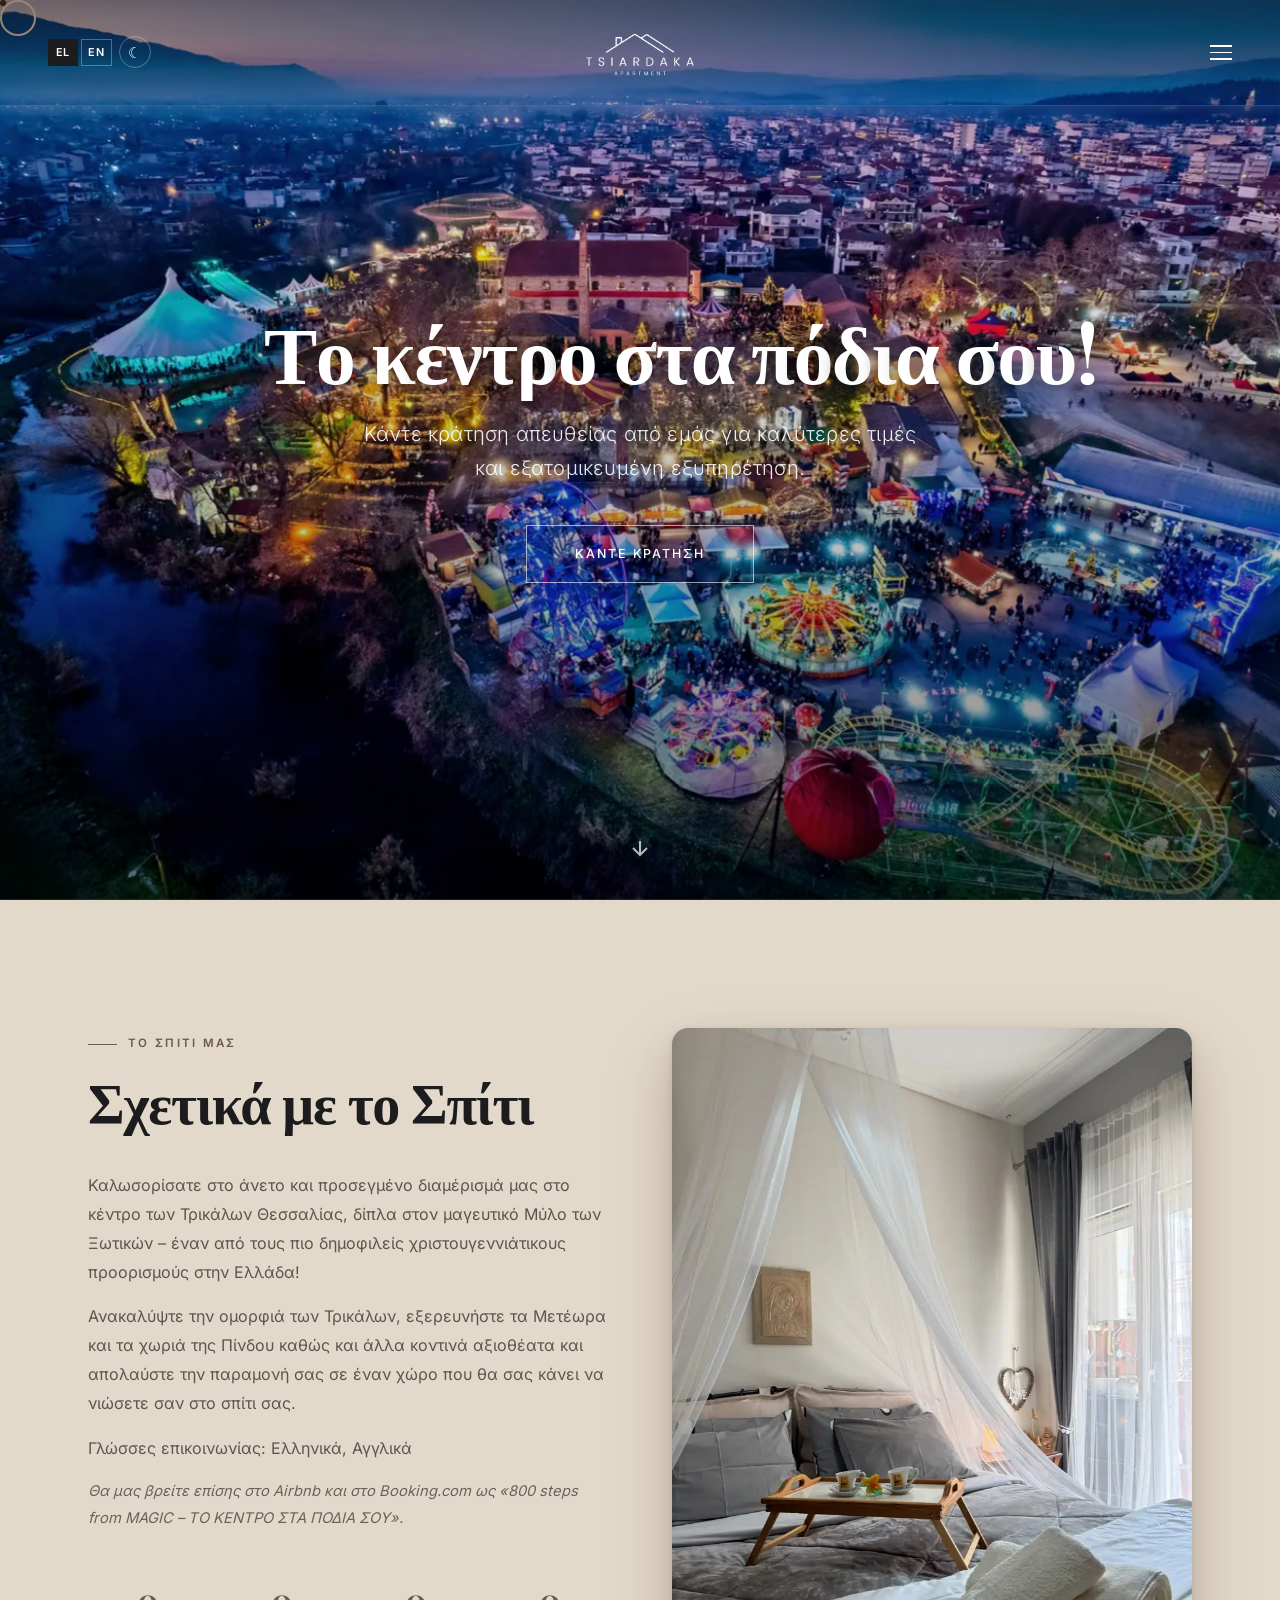
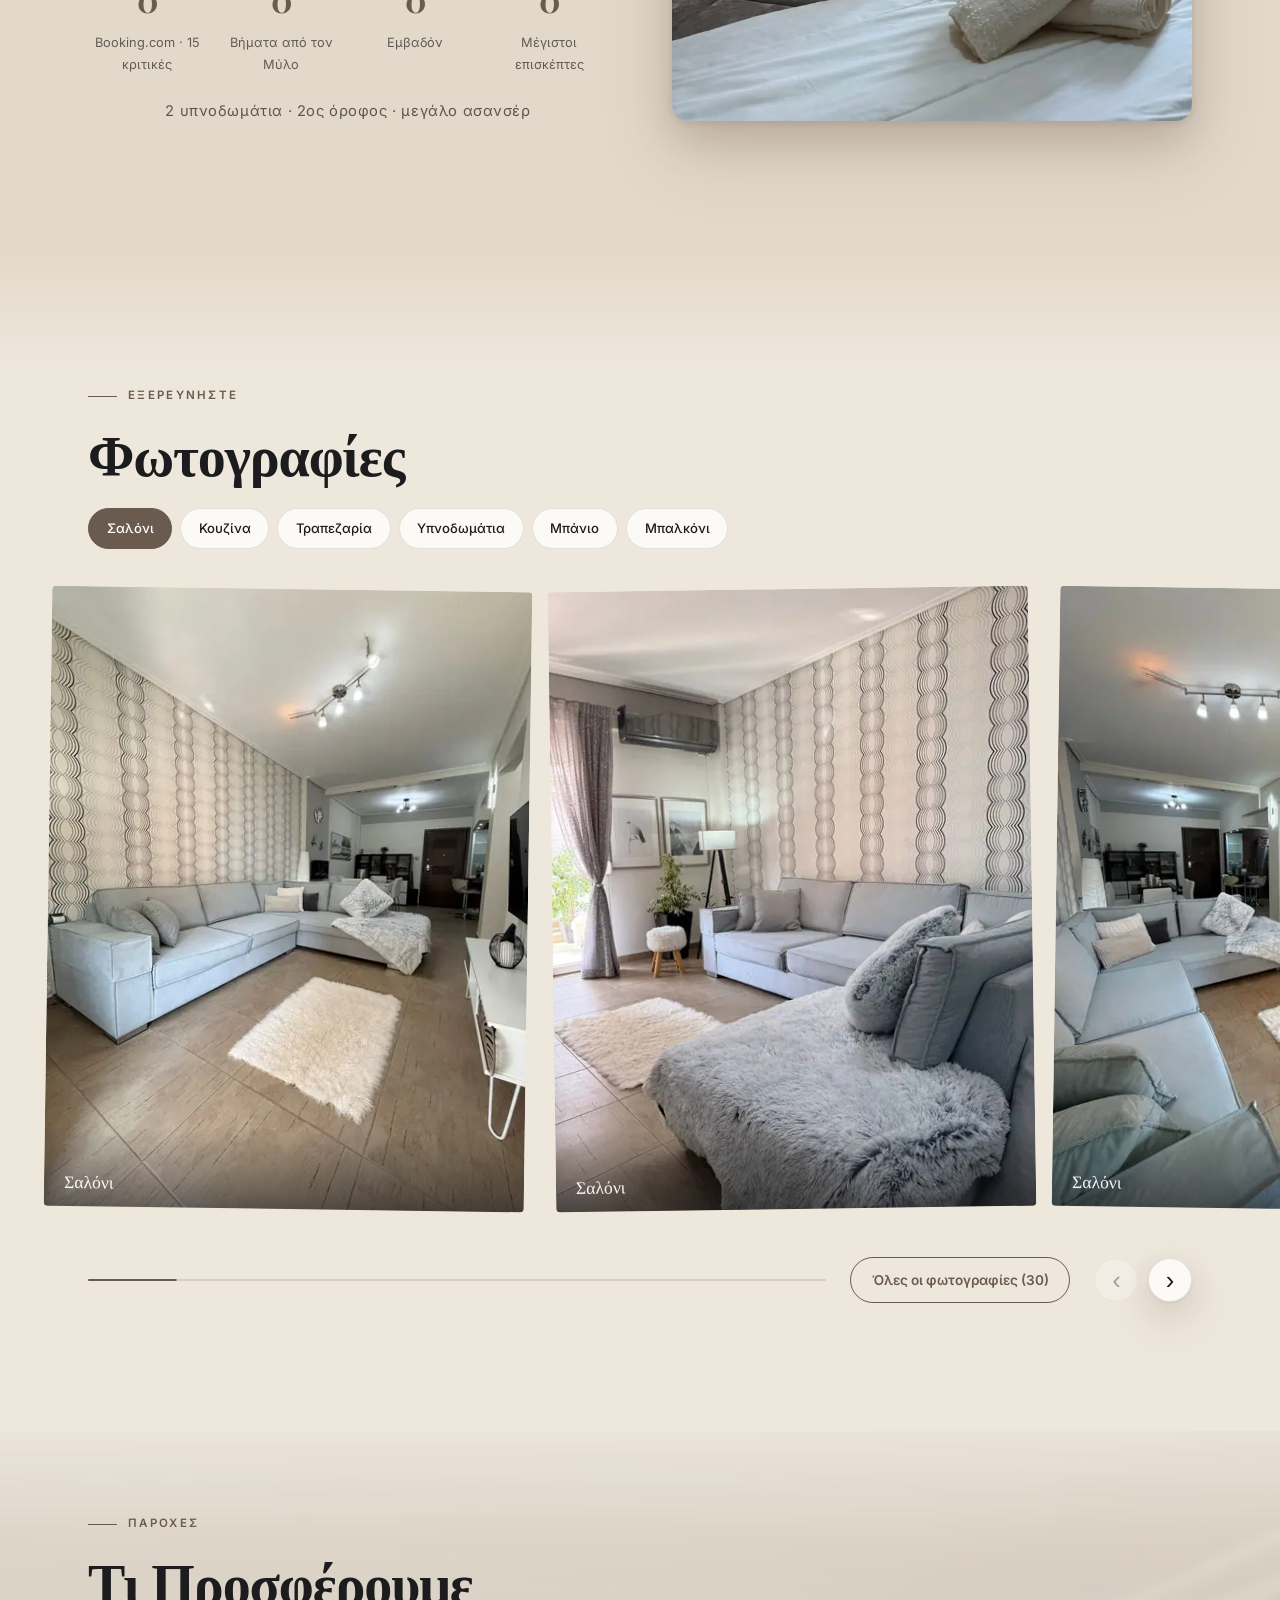
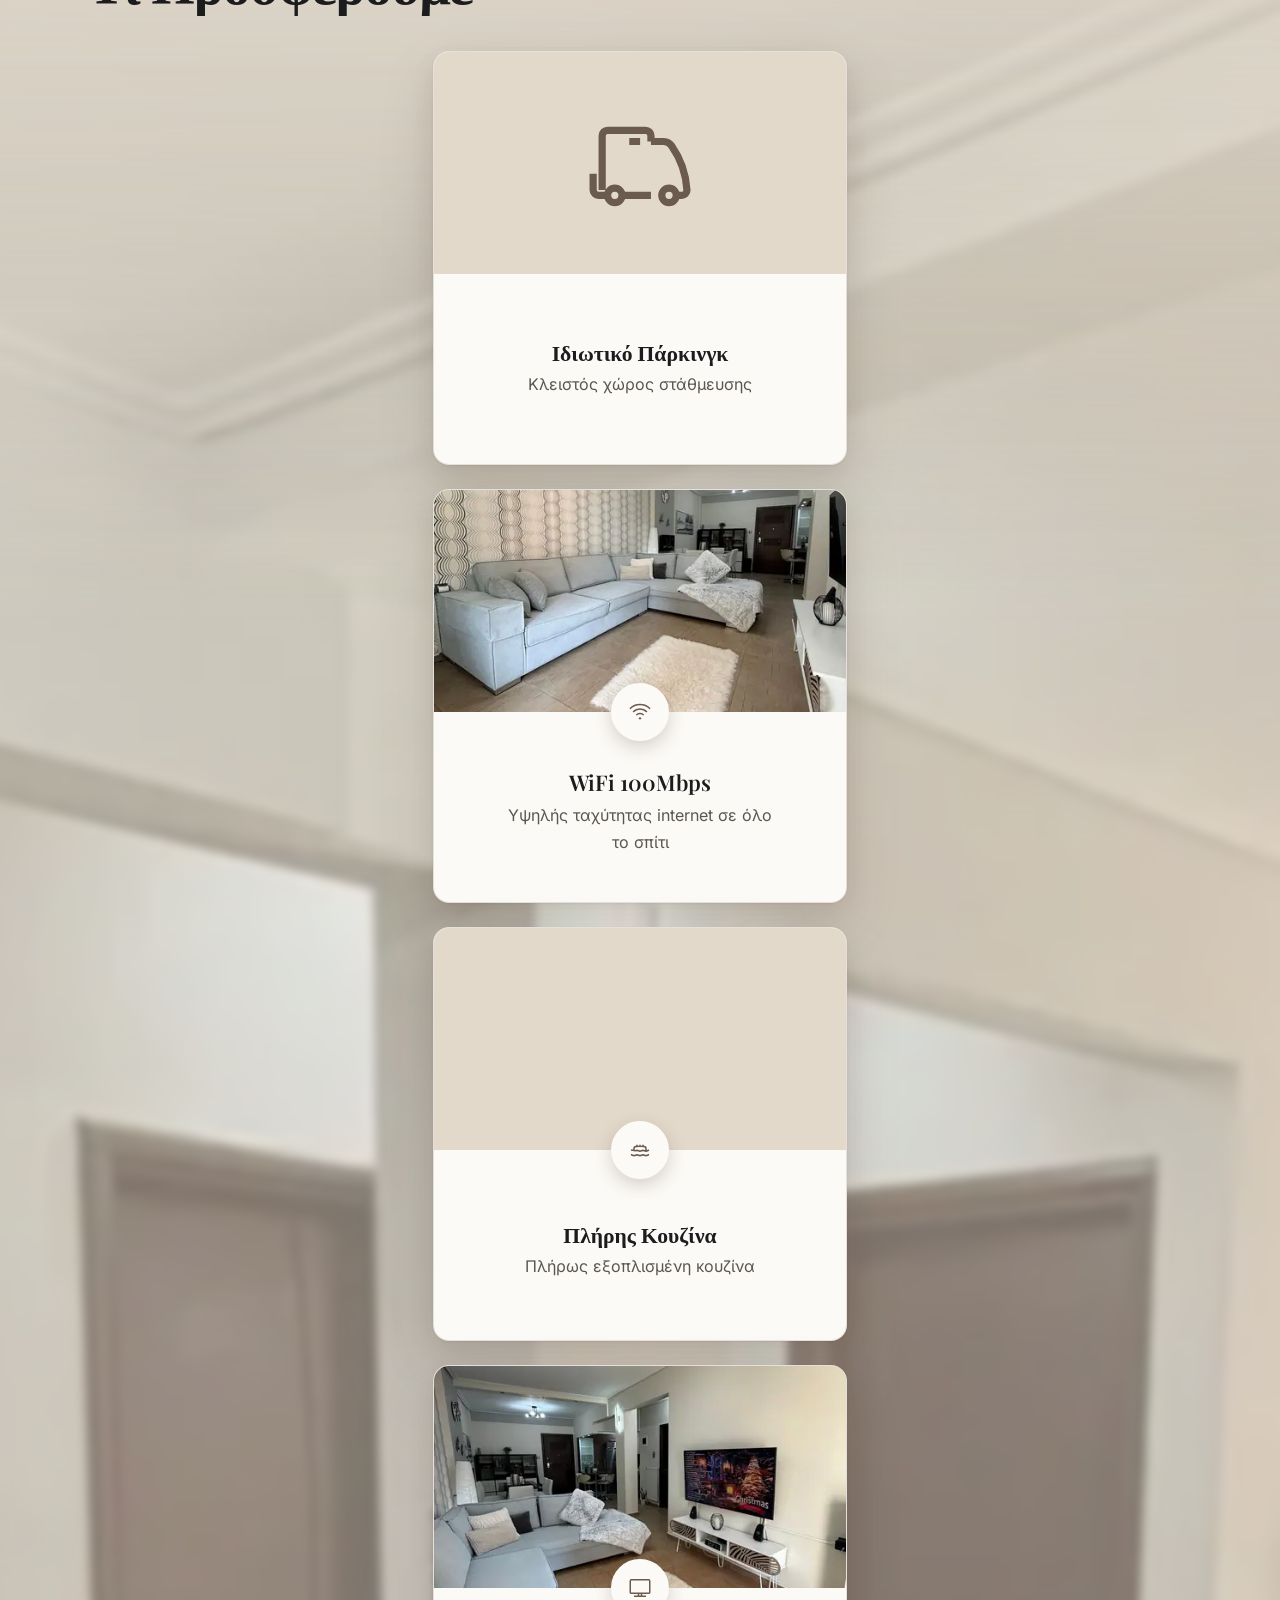
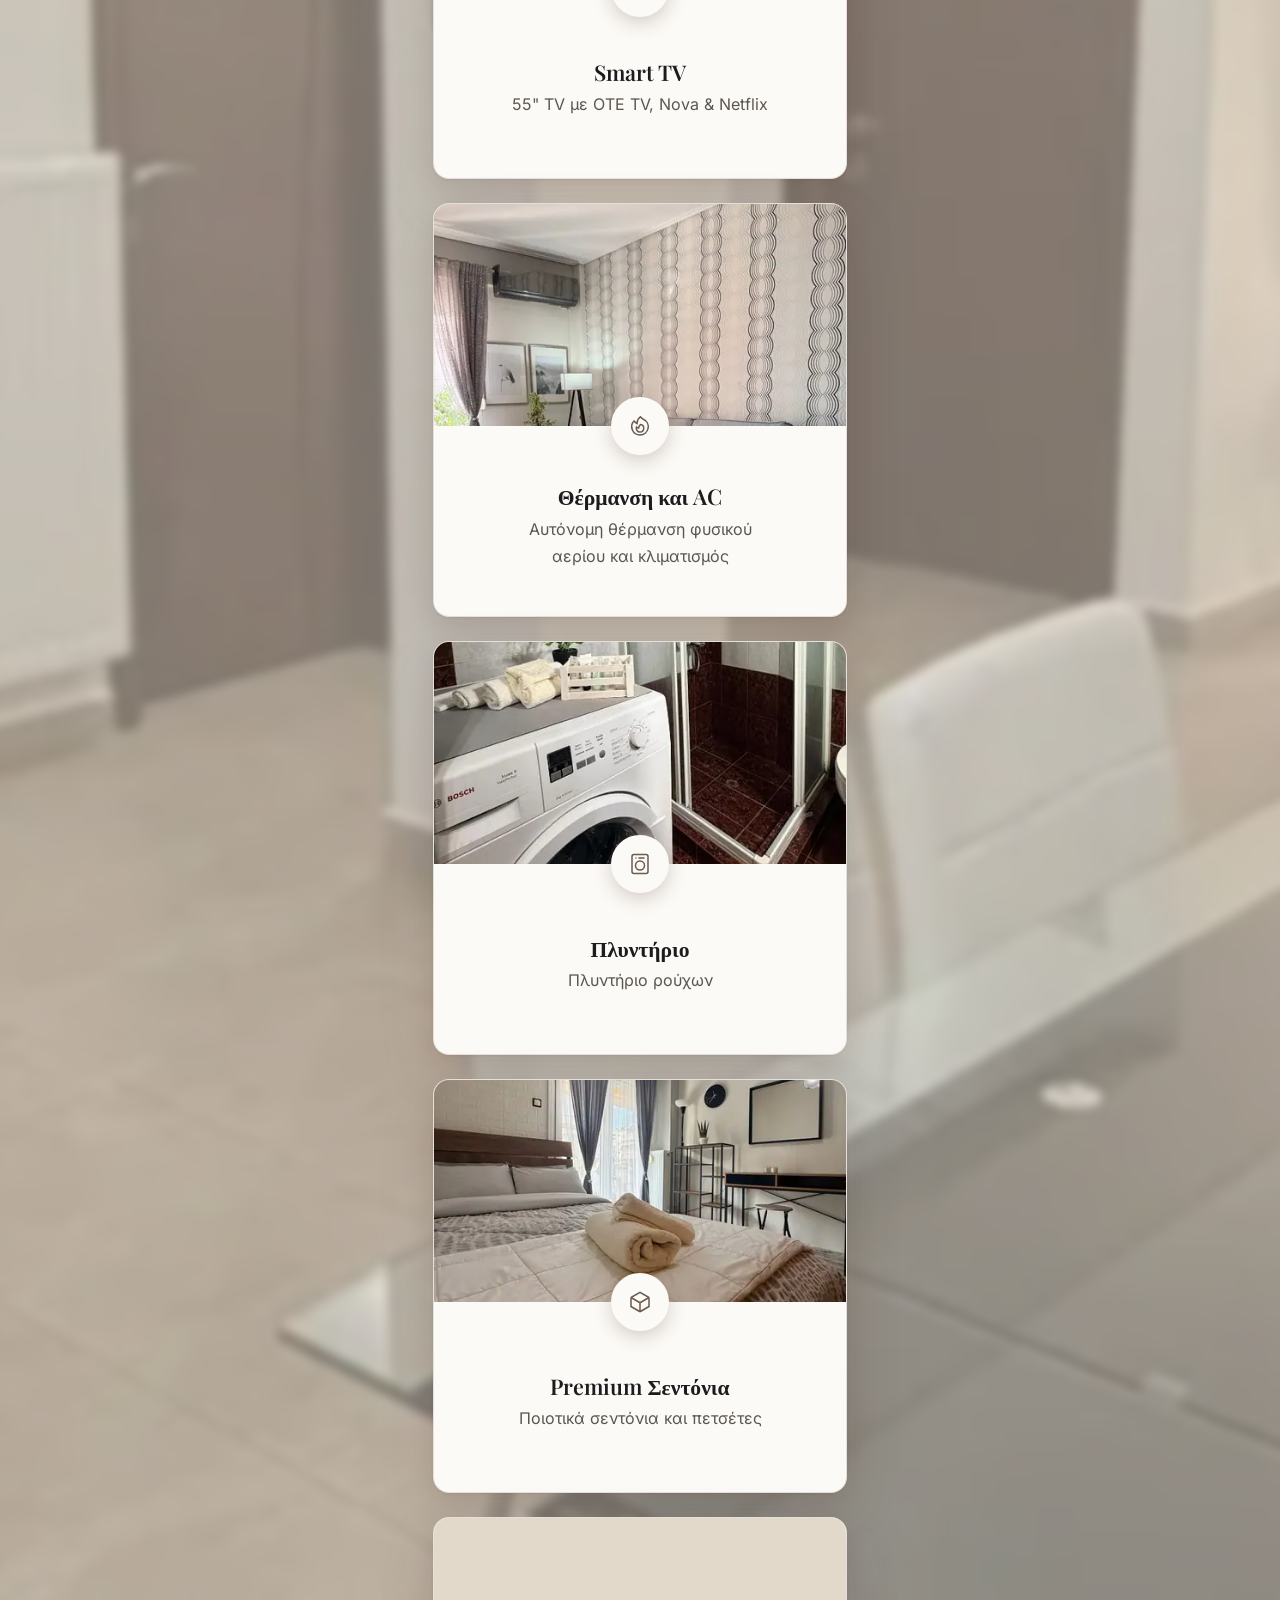
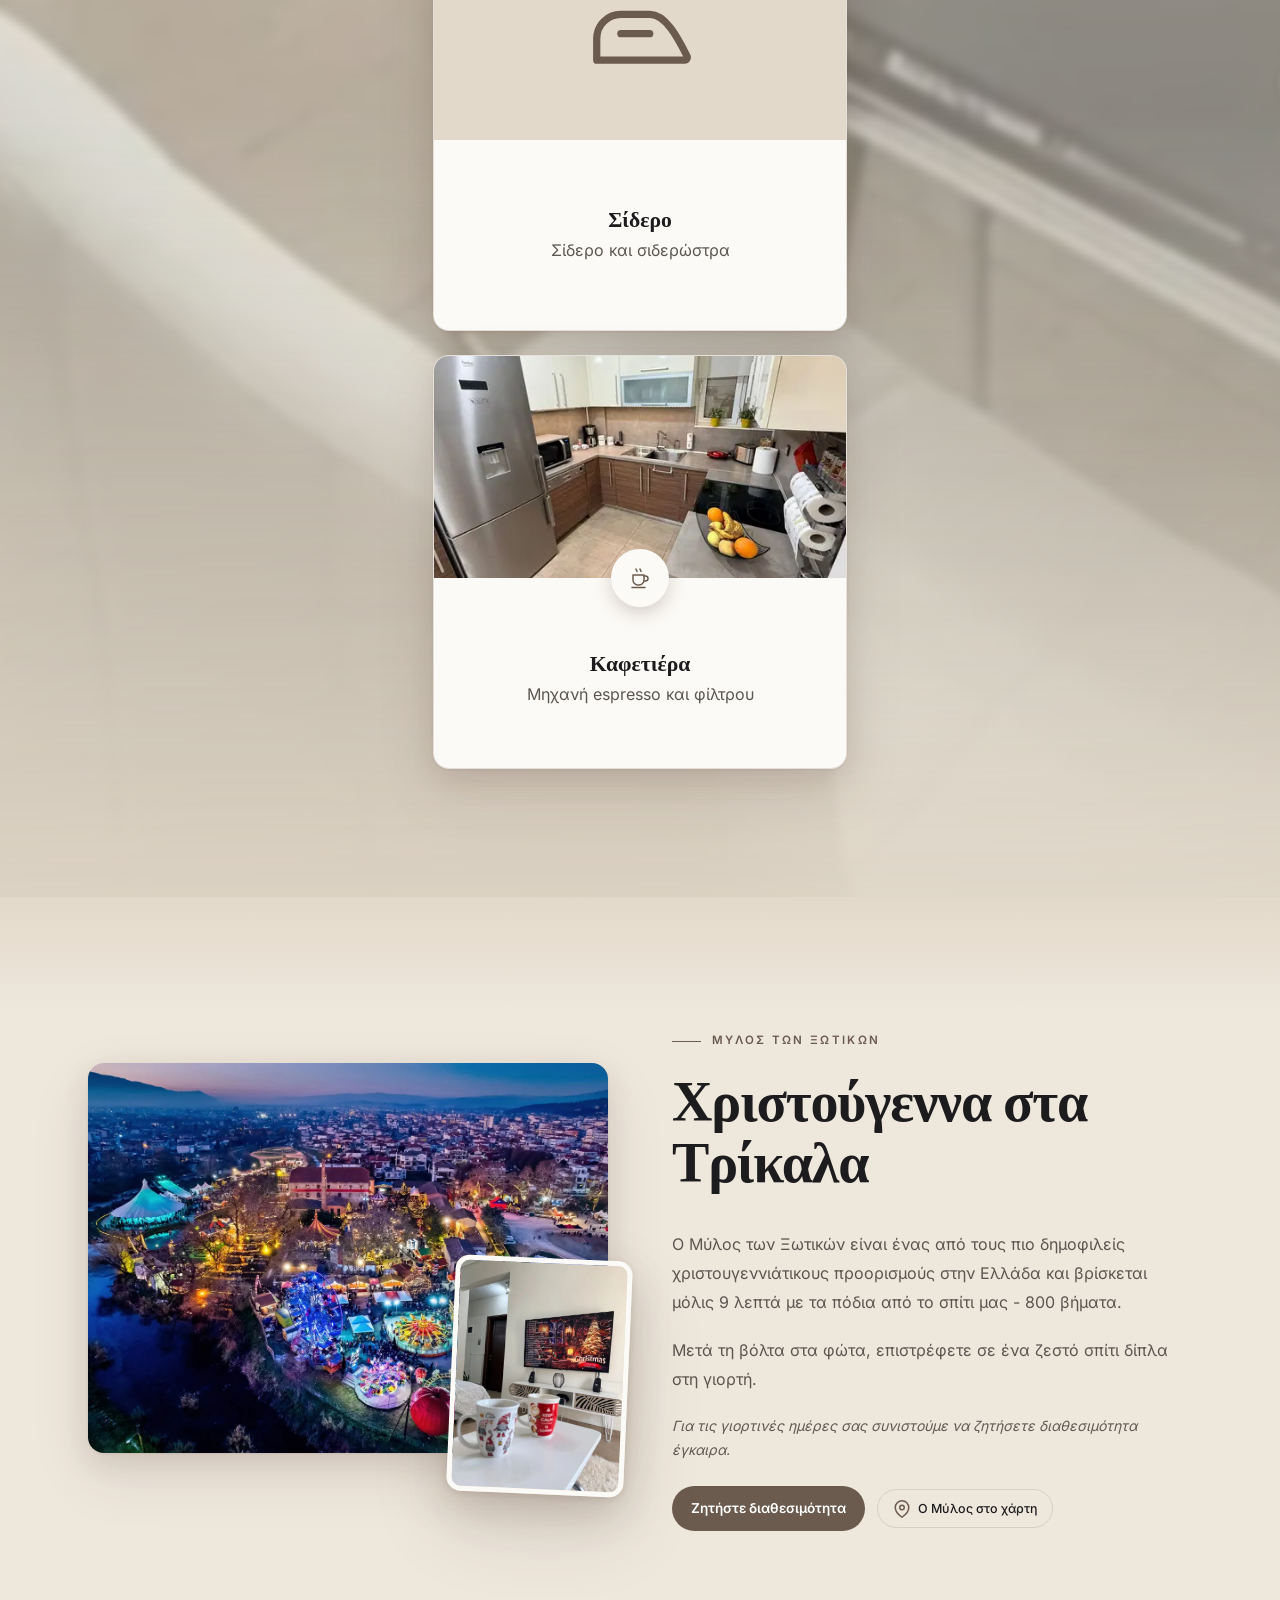
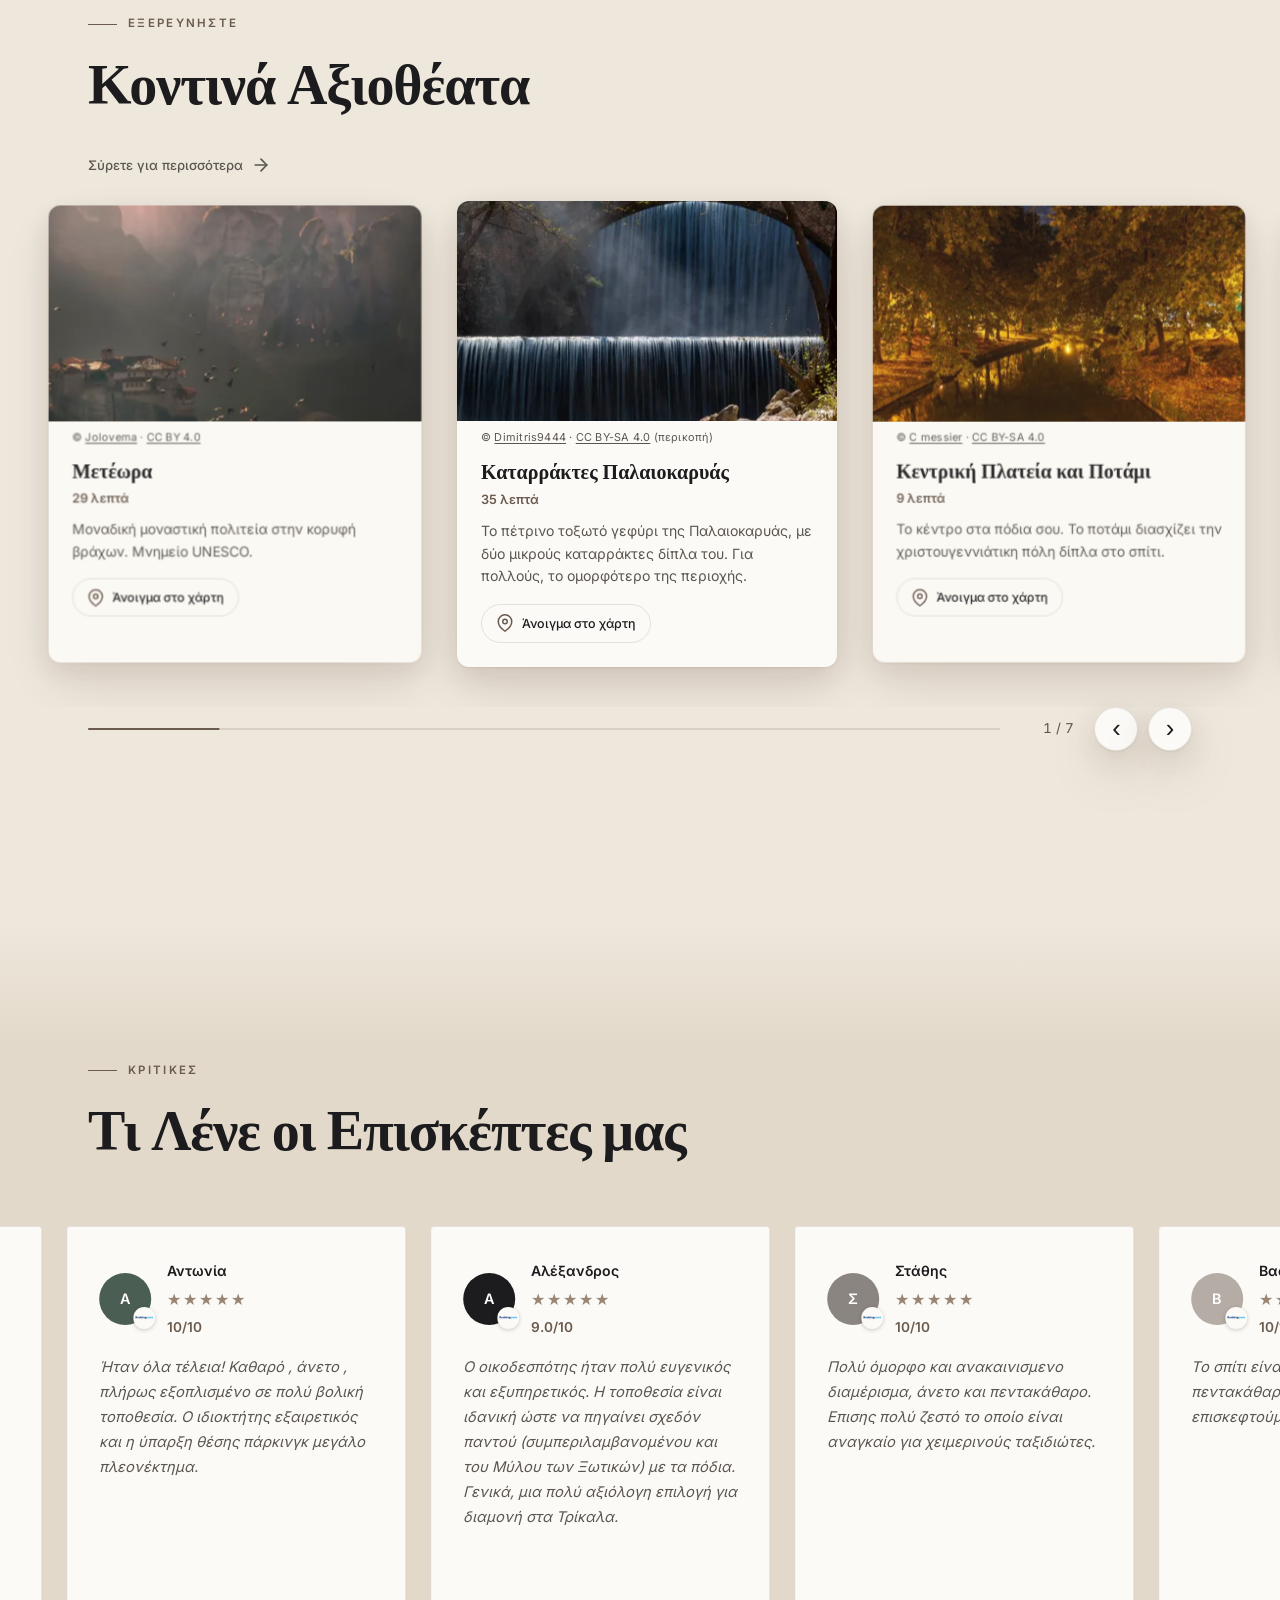
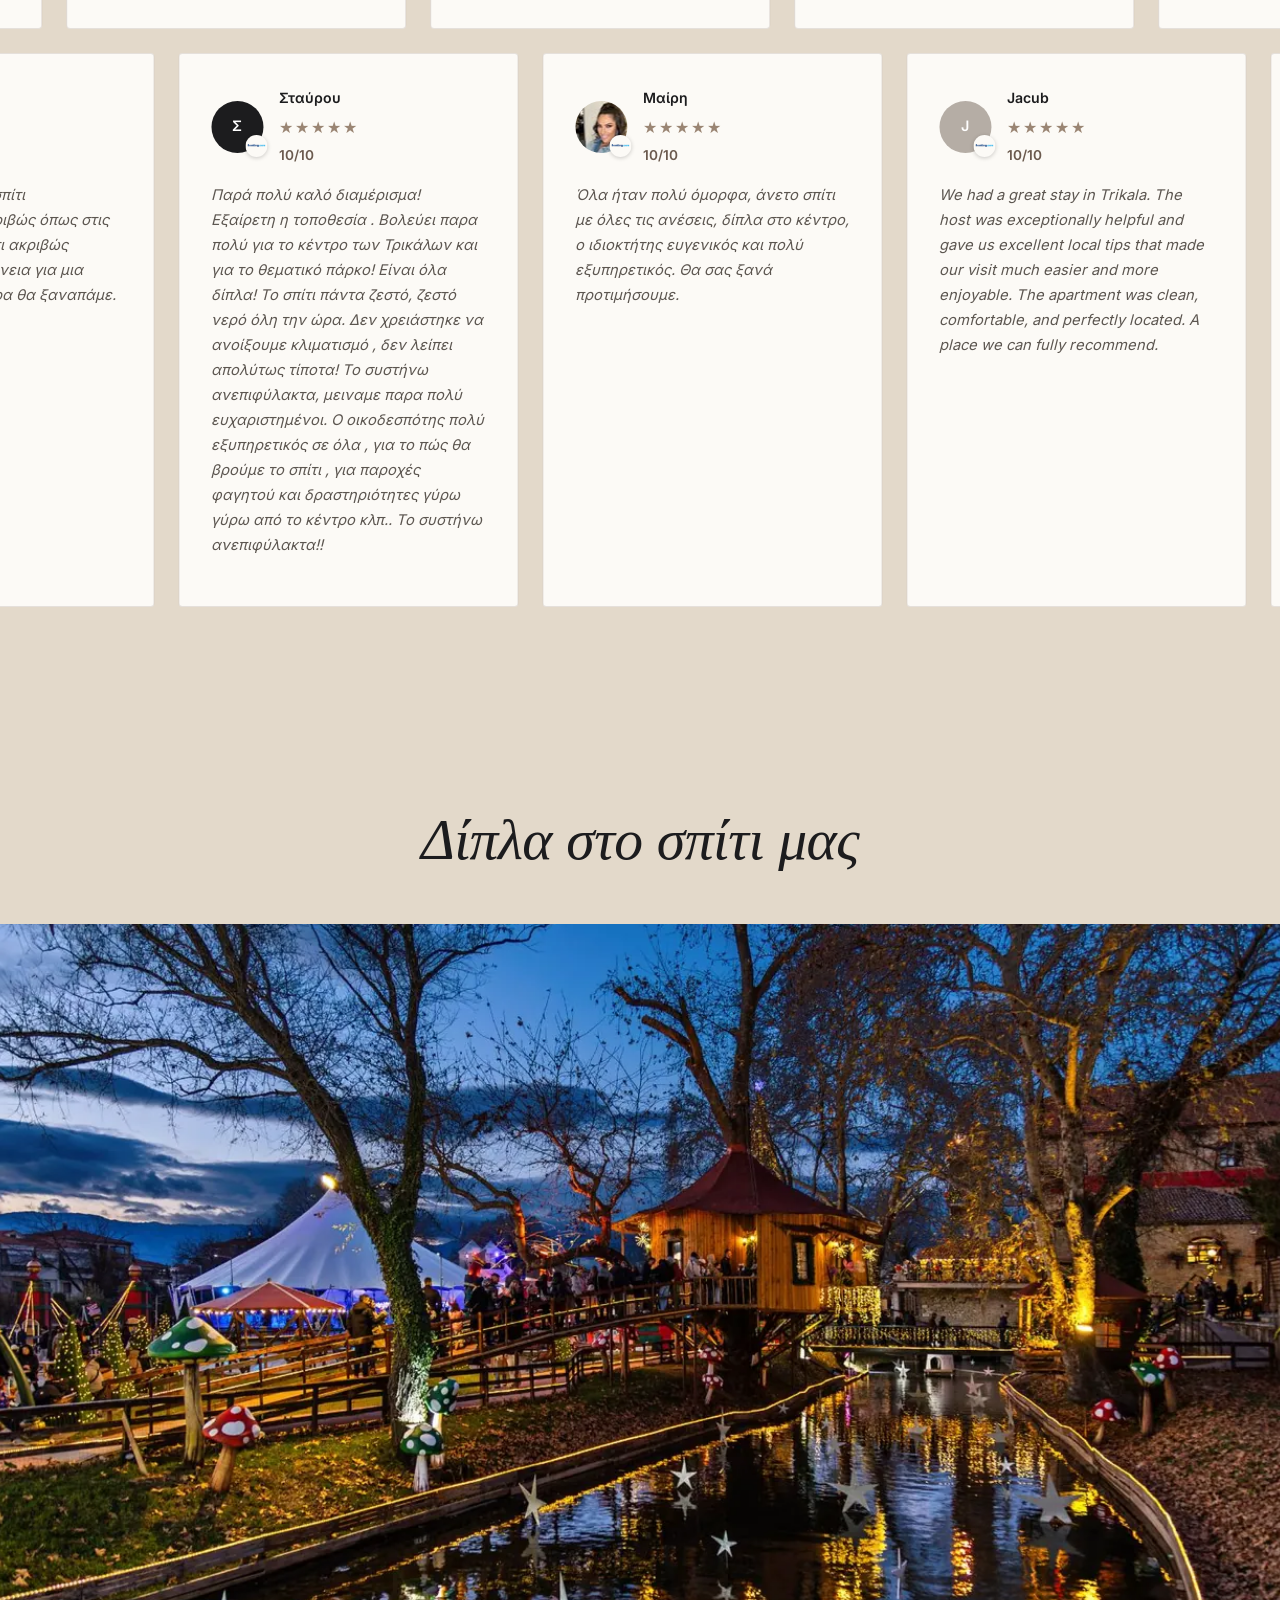
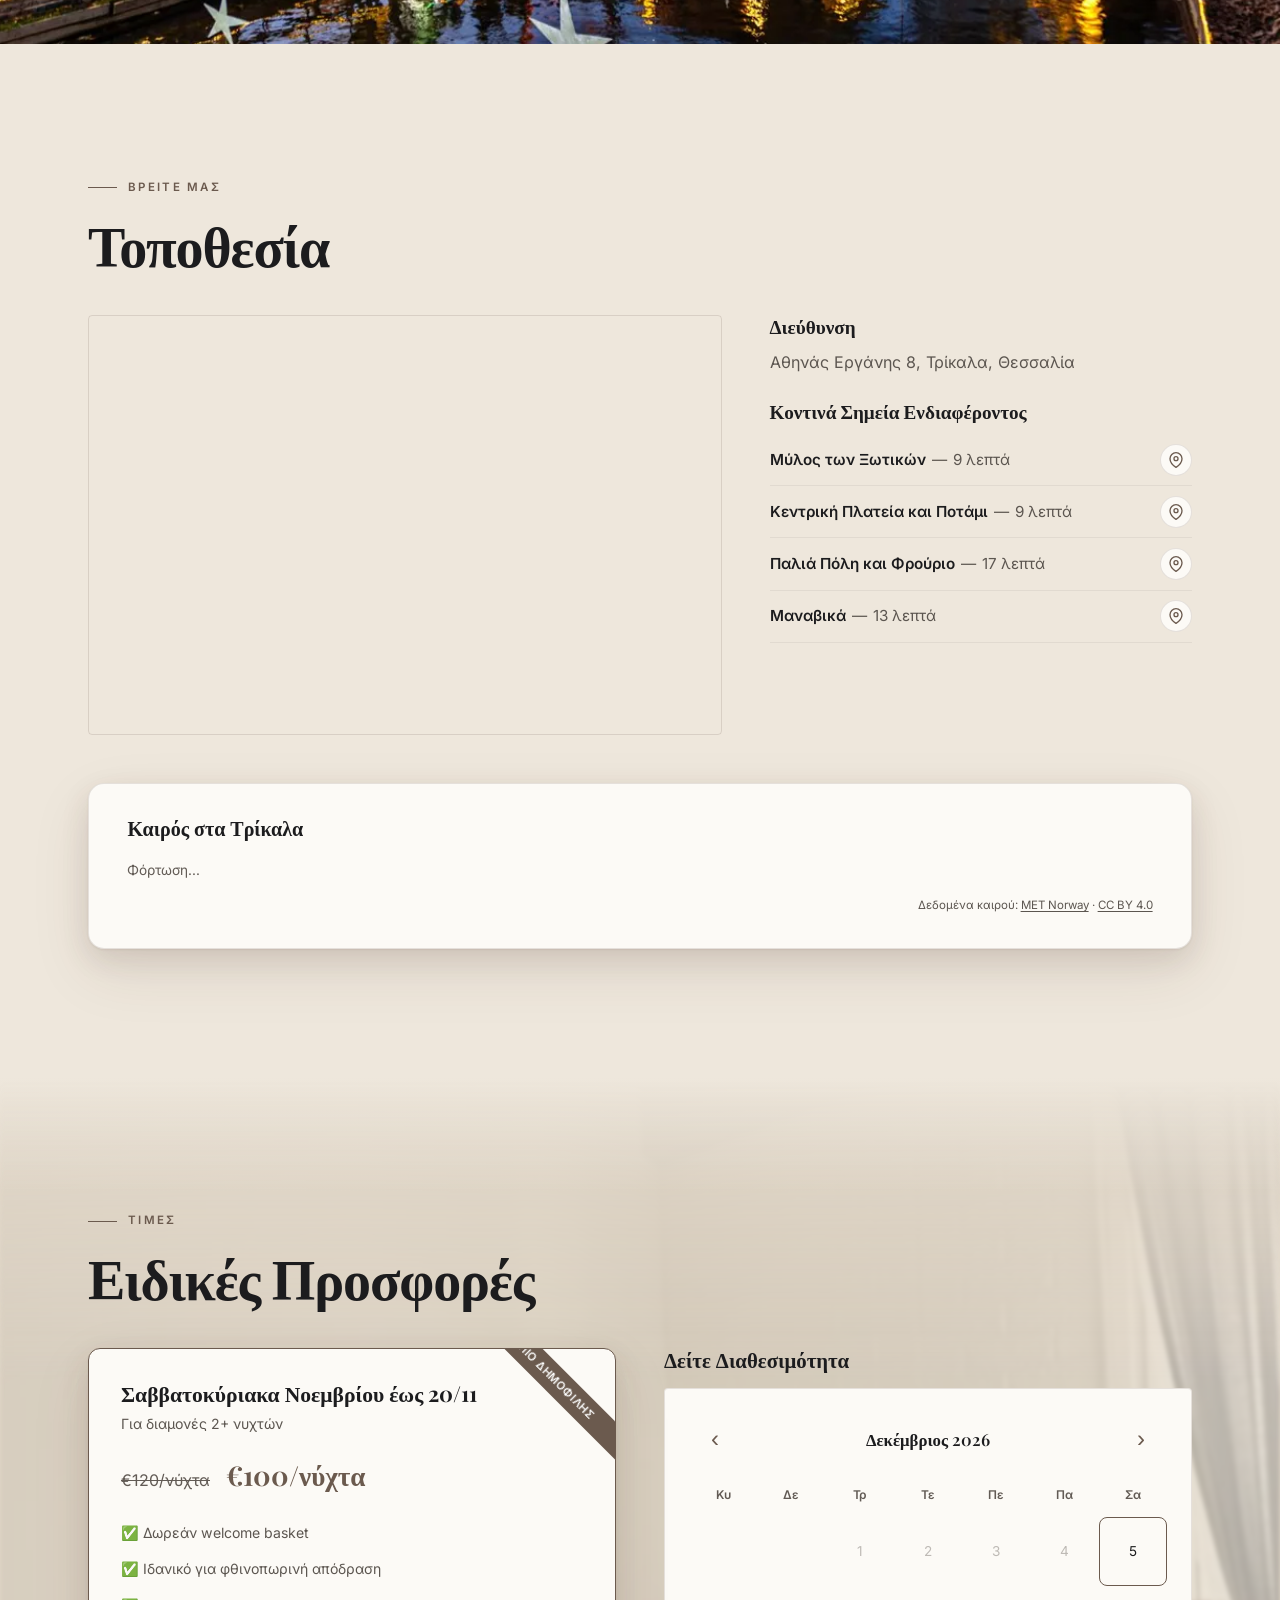
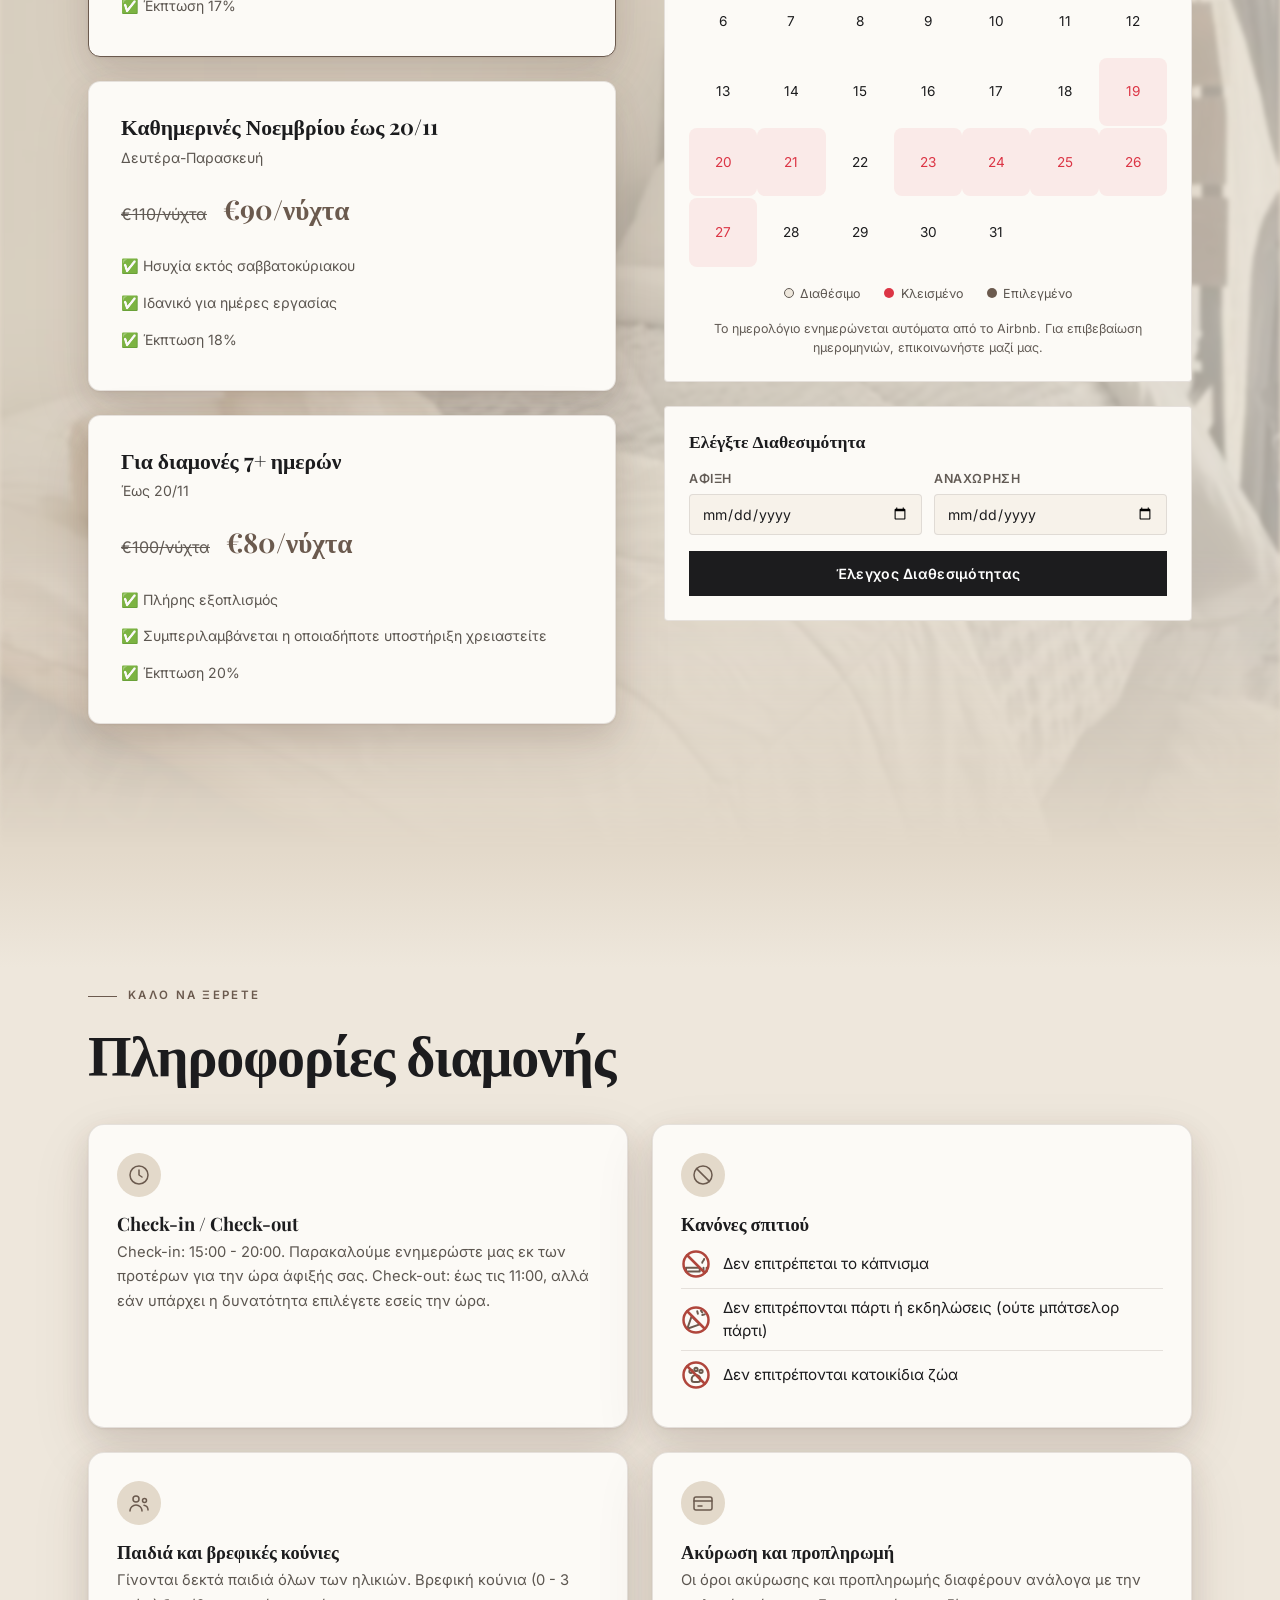
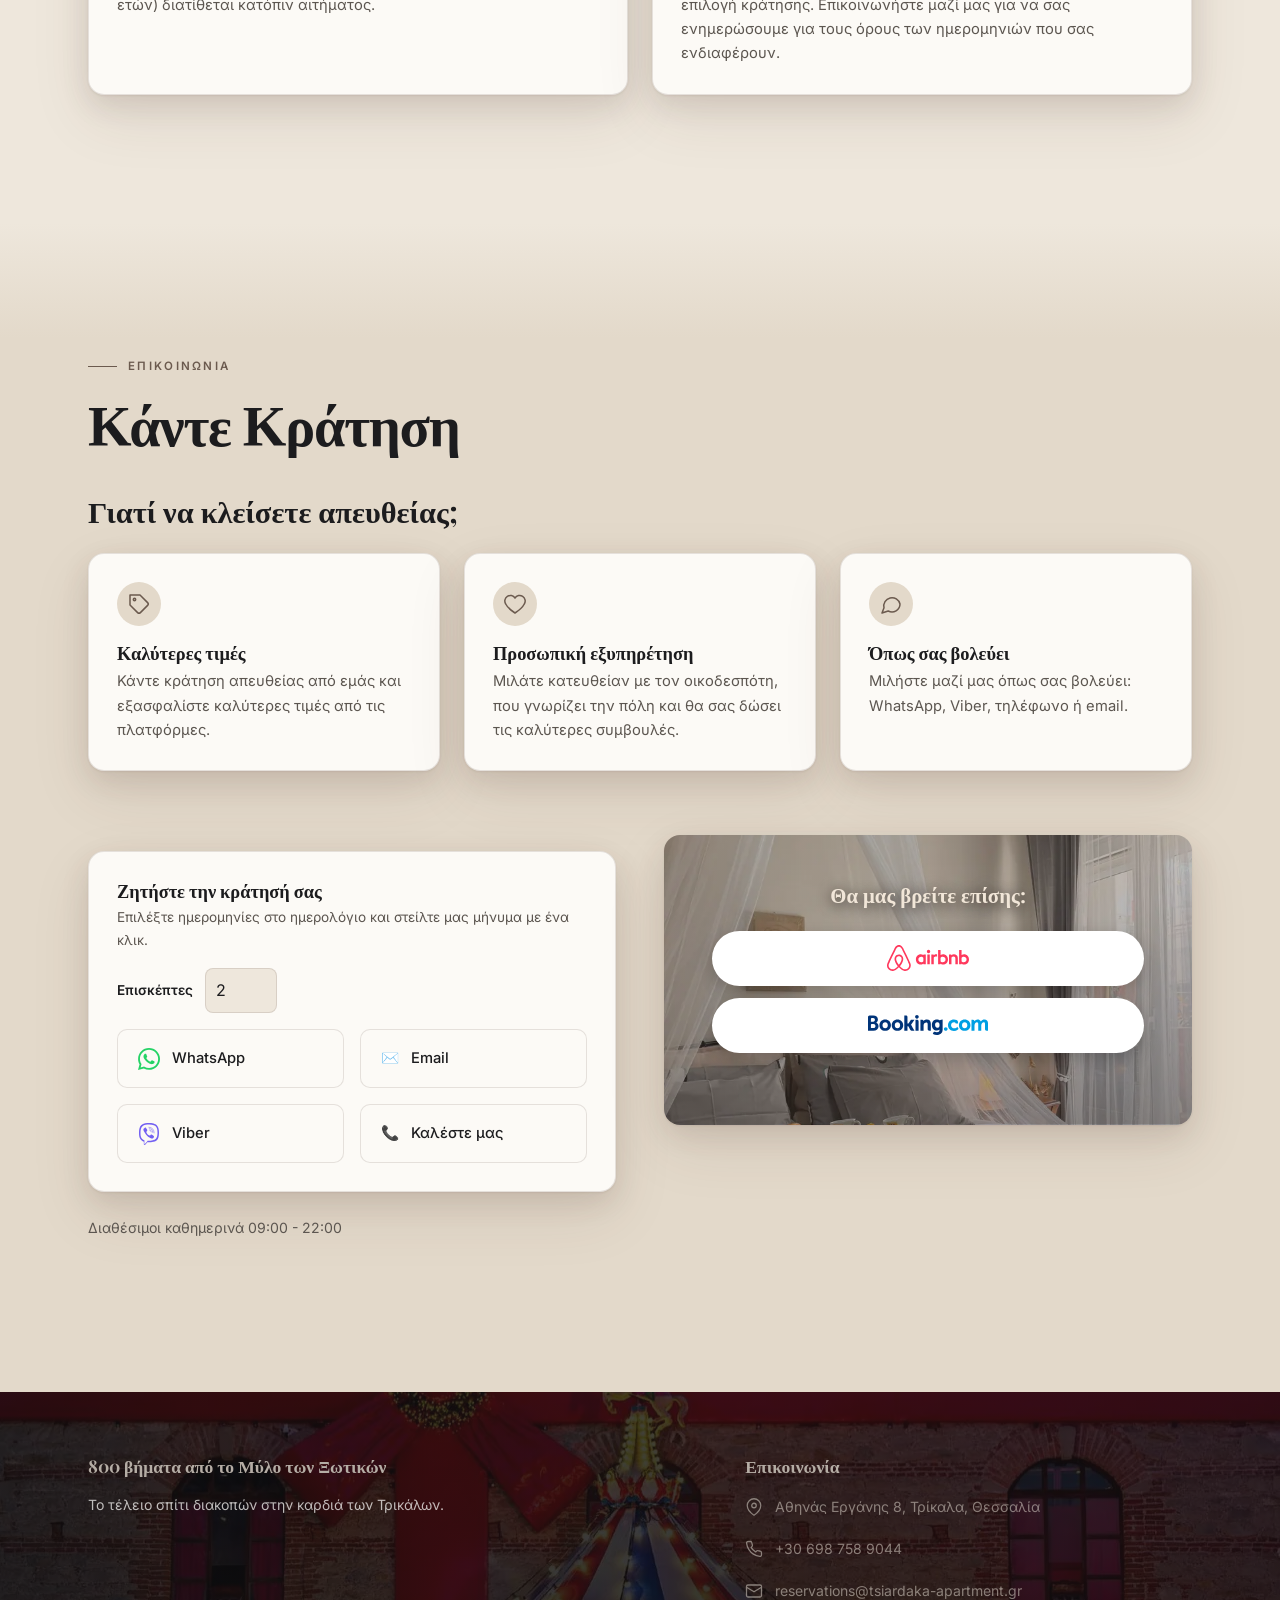
==== index.html @ 7f84bf45 "feat: Page title and site name are exactly '800 steps from MAGIC - ΤΟ ΚΕΝΤΡΟ ΣΤΑ ΠΟΔΙΑ ΣΟΥ' (title, " ====
<!DOCTYPE html>
<html lang="el">
<head>
    <meta charset="UTF-8">
    <meta name="viewport" content="width=device-width, initial-scale=1.0">
    <script>try{if(sessionStorage.getItem('preloader-seen'))document.documentElement.classList.add('no-preloader')}catch(e){}</script>
    <title>800 steps from MAGIC - ΤΟ ΚΕΝΤΡΟ ΣΤΑ ΠΟΔΙΑ ΣΟΥ</title>
    <meta name="description" content="Άνετο διαμέρισμα στο κέντρο των Τρικάλων, 800 βήματα από τον Μύλο των Ξωτικών. Ιδανικό για οικογένειες και ζευγάρια. Κράτηση απευθείας για καλύτερες τιμές!">
    <meta name="author" content="Tsiardaka Apartment">
    <meta name="robots" content="index, follow, max-image-preview:large">
    <link rel="canonical" href="https://tsiardaka-apartment.gr/">
    <link rel="alternate" hreflang="el" href="https://tsiardaka-apartment.gr/">
    <link rel="alternate" hreflang="en" href="https://tsiardaka-apartment.gr/en/">
    <link rel="alternate" hreflang="x-default" href="https://tsiardaka-apartment.gr/">

    <!-- Preconnect -->
    <link rel="preconnect" href="https://cdnjs.cloudflare.com">

    <!-- Preload critical assets -->
    <link rel="preload" as="image" type="image/webp" imagesrcset="images/attractions/mylos/panoramic-480.webp 480w, images/attractions/mylos/panoramic-800.webp 800w, images/attractions/mylos/panoramic-1280.webp 1280w, images/attractions/mylos/panoramic-1920.webp 1920w" imagesizes="100vw" fetchpriority="high">

    <!-- Fonts: self-hosted (see css/style.css) -->
    <link rel="preload" href="fonts/inter-latin-400-normal.woff2" as="font" type="font/woff2" crossorigin>
    <link rel="preload" href="fonts/inter-greek-400-normal.woff2" as="font" type="font/woff2" crossorigin>

    <!-- Favicon -->
    <link rel="apple-touch-icon" sizes="180x180" href="images/favicon/apple-touch-icon.png">
    <link rel="icon" href="images/favicon/favicon.ico" sizes="any">
    <link rel="icon" type="image/svg+xml" href="images/favicon/favicon.svg">
    <link rel="icon" type="image/png" sizes="192x192" href="images/favicon/android-chrome-192x192.png">
    <link rel="icon" type="image/png" sizes="32x32" href="images/favicon/favicon-32x32.png">
    <link rel="icon" type="image/png" sizes="16x16" href="images/favicon/favicon-16x16.png">
    <link rel="manifest" href="images/favicon/site.webmanifest">

    <!-- Open Graph -->
    <meta property="og:title" content="800 steps from MAGIC - ΤΟ ΚΕΝΤΡΟ ΣΤΑ ΠΟΔΙΑ ΣΟΥ">
    <meta property="og:description" content="800 βήματα από τον Μύλο των Ξωτικών. Άνετο διαμέρισμα στο κέντρο των Τρικάλων.">
    <meta property="og:image" content="https://tsiardaka-apartment.gr/images/social-share-v2.jpg">
    <meta property="og:image:width" content="1200">
    <meta property="og:image:height" content="630">
    <meta property="og:image:type" content="image/jpeg">
    <meta property="og:image:alt" content="Tsiardaka Apartment - Trikala / Τρίκαλα: bedroom with breakfast tray">
    <meta property="og:url" content="https://tsiardaka-apartment.gr/">
    <meta property="og:site_name" content="Tsiardaka Apartment">
    <meta property="og:type" content="website">
    <meta property="og:locale" content="el_GR">
    <meta property="og:locale:alternate" content="en_US">

    <!-- Twitter Card -->
    <meta name="twitter:card" content="summary_large_image">
    <meta name="twitter:title" content="800 steps from MAGIC - ΤΟ ΚΕΝΤΡΟ ΣΤΑ ΠΟΔΙΑ ΣΟΥ">
    <meta name="twitter:description" content="800 βήματα από τον Μύλο των Ξωτικών.">
    <meta name="twitter:image" content="https://tsiardaka-apartment.gr/images/social-share-v2.jpg">

    <!-- PWA -->
    <meta name="mobile-web-app-capable" content="yes">
    <meta name="apple-mobile-web-app-capable" content="yes">
    <meta name="apple-mobile-web-app-status-bar-style" content="black-translucent">
    <meta name="theme-color" content="#1C1C1E">

    <!-- Geo -->
    <meta property="place:location:latitude" content="39.551337">
    <meta property="place:location:longitude" content="21.764678">

    <!-- CSS -->
    <link rel="stylesheet" href="css/style.css?v=b0ef88ae">
    <link href="https://unpkg.com/maplibre-gl@3.6.2/dist/maplibre-gl.css" rel="stylesheet">
    <link rel="stylesheet" href="https://cdn.jsdelivr.net/npm/vanilla-cookieconsent@3/dist/cookieconsent.css">

    <!-- JSON-LD Structured Data -->
    <script type="application/ld+json">
    {
        "@context": "https://schema.org",
        "@type": "WebSite",
        "name": "800 steps from MAGIC - ΤΟ ΚΕΝΤΡΟ ΣΤΑ ΠΟΔΙΑ ΣΟΥ",
        "alternateName": ["Tsiardaka Apartment", "tsiardaka-apartment.gr"],
        "url": "https://tsiardaka-apartment.gr/"
    }
    </script>
    <script type="application/ld+json">
    {
        "@context": "https://schema.org",
        "@type": "VacationRental",
        "name": "800 steps from MAGIC - ΤΟ ΚΕΝΤΡΟ ΣΤΑ ΠΟΔΙΑ ΣΟΥ",
        "alternateName": "Tsiardaka Apartment",
        "sameAs": [
            "https://airbnb.gr/h/800steps",
            "https://www.booking.com/Share-zXnN2DO"
        ],
        "description": "Άνετο διαμέρισμα στο κέντρο των Τρικάλων, 800 βήματα από τον Μύλο των Ξωτικών.",
        "url": "https://tsiardaka-apartment.gr/",
        "identifier": "00003570750",
        "image": [
            "https://tsiardaka-apartment.gr/images/gallery/living-sofa.jpg",
            "https://tsiardaka-apartment.gr/images/gallery/living-corner.jpg",
            "https://tsiardaka-apartment.gr/images/gallery/kitchen-overview.jpg",
            "https://tsiardaka-apartment.gr/images/gallery/dining-wide.jpg",
            "https://tsiardaka-apartment.gr/images/about/bedroom.jpg",
            "https://tsiardaka-apartment.gr/images/gallery/bedroom2-bed.jpg",
            "https://tsiardaka-apartment.gr/images/gallery/bathroom-shower.jpg",
            "https://tsiardaka-apartment.gr/images/gallery/balcony-terrace.jpg",
            "https://tsiardaka-apartment.gr/images/attractions/mylos/panoramic.jpg"
        ],
        "latitude": 39.551337,
        "longitude": 21.764678,
        "address": {
            "@type": "PostalAddress",
            "streetAddress": "Αθηνάς Εργάνης 8",
            "addressLocality": "Τρίκαλα",
            "postalCode": "42131",
            "addressCountry": "GR"
        },
        "checkinTime": "15:00",
        "checkoutTime": "11:00",
        "petsAllowed": false,
        "containsPlace": {
            "@type": "Accommodation",
            "additionalType": "EntirePlace",
            "numberOfBedrooms": 2,
            "occupancy": {
                "@type": "QuantitativeValue",
                "value": 5
            },
            "floorSize": {
                "@type": "QuantitativeValue",
                "value": 78,
                "unitCode": "MTK"
            },
            "floorLevel": "2",
            "amenityFeature": [
                {
                    "@type": "LocationFeatureSpecification",
                    "name": "WiFi",
                    "value": true
                },
                {
                    "@type": "LocationFeatureSpecification",
                    "name": "Parking",
                    "value": true
                },
                {
                    "@type": "LocationFeatureSpecification",
                    "name": "Kitchen",
                    "value": true
                },
                {
                    "@type": "LocationFeatureSpecification",
                    "name": "Air Conditioning",
                    "value": true
                },
                {
                    "@type": "LocationFeatureSpecification",
                    "name": "Heating",
                    "value": true
                },
                {
                    "@type": "LocationFeatureSpecification",
                    "name": "Washer",
                    "value": true
                },
                {
                    "@type": "LocationFeatureSpecification",
                    "name": "Netflix",
                    "value": true
                },
                {
                    "@type": "LocationFeatureSpecification",
                    "name": "Elevator",
                    "value": true
                }
            ]
        },
        "aggregateRating": {
            "@type": "AggregateRating",
            "ratingValue": "9.4",
            "bestRating": "10",
            "worstRating": "1",
            "reviewCount": "15"
        }
    }
    </script>
</head>
<body>
    <!-- Preloader -->
    <div id="preloader" class="preloader">
        <div class="preloader-content">
            <div class="preloader-logo-wrap">
                <svg class="preloader-roof" viewBox="0 0 120 50" fill="none" xmlns="http://www.w3.org/2000/svg">
                    <path d="M10 45 L60 8 L110 45" stroke="currentColor" stroke-width="2.5" stroke-linecap="round" stroke-linejoin="round"/>
                    <path d="M25 45 L60 18 L95 45" stroke="currentColor" stroke-width="1.8" stroke-linecap="round" stroke-linejoin="round"/>
                </svg>
                <img src="images/logo-removebg-480.webp" alt="Tsiardaka Apartment" class="preloader-logo" width="249" height="100" decoding="async">
            </div>
            <div class="preloader-tagline">Trikala, Greece</div>
            <div class="preloader-progress"><div class="preloader-bar"></div></div>
        </div>
    </div>

    <!-- Custom Cursor -->
    <div class="cursor-dot"></div>
    <div class="cursor-ring"></div>

    <!-- Scroll Progress -->
    <div id="scroll-progress"></div>

    <!-- Skip Link -->
    <a href="#main-content" class="skip-link">Skip to content</a>

    <!-- Navigation -->
    <nav class="navbar" role="navigation" aria-label="Main navigation">
        <div class="nav-row">
            <div class="nav-left">
                <ul class="nav-links">
                    <li><a href="#hero" data-i18n="nav.home">Αρχική</a></li>
                    <li><a href="#about" data-i18n="nav.about">Σχετικά</a></li>
                    <li><a href="#gallery" data-i18n="nav.gallery">Φωτογραφίες</a></li>
                    <li><a href="#attractions" data-i18n="nav.attractions">Αξιοθέατα</a></li>
                    <li><a href="#reviews" data-i18n="nav.reviews">Κριτικές</a></li>
                    <li><a href="#pricing" data-i18n="nav.offers">Προσφορές</a></li>
                    <li><a href="#contact" data-i18n="nav.contact">Επικοινωνία</a></li>
                </ul>
                <div class="nav-tools">
                    <div class="lang-toggle">
                        <button class="lang-btn active" data-lang="el">EL</button>
                        <button class="lang-btn" data-lang="en">EN</button>
                    </div>
                    <button class="theme-toggle" aria-label="Toggle dark mode">
                        <span class="icon-moon">&#9790;</span>
                        <span class="icon-sun">&#9788;</span>
                    </button>
                </div>
            </div>
            <a href="#hero" class="nav-logo">
                <img src="images/logo-removebg-480.webp" alt="Tsiardaka Apartment" width="187" height="75" decoding="async">
            </a>
            <div class="nav-right">
                <div class="lang-toggle">
                    <button class="lang-btn active" data-lang="el">EL</button>
                    <button class="lang-btn" data-lang="en">EN</button>
                </div>
                <button class="theme-toggle" aria-label="Toggle dark mode">
                    <span class="icon-moon">&#9790;</span>
                    <span class="icon-sun">&#9788;</span>
                </button>
                <a href="#contact" class="nav-book-btn" data-i18n="hero.button">Κάντε Κράτηση</a>
                <button class="hamburger" aria-label="Toggle menu" aria-expanded="false">
                    <span></span><span></span><span></span>
                </button>
            </div>
        </div>
    </nav>

    <!-- Mobile Menu -->
    <div class="mobile-menu" aria-hidden="true">
        <a href="#hero" data-i18n="nav.home">Αρχική</a>
        <a href="#about" data-i18n="nav.about">Σχετικά</a>
        <a href="#gallery" data-i18n="nav.gallery">Φωτογραφίες</a>
        <a href="#attractions" data-i18n="nav.attractions">Αξιοθέατα</a>
        <a href="#reviews" data-i18n="nav.reviews">Κριτικές</a>
        <a href="#pricing" data-i18n="nav.offers">Προσφορές</a>
        <a href="#contact" data-i18n="nav.contact">Επικοινωνία</a>
        <a href="#contact" class="mobile-book-btn" data-i18n="hero.button">Κάντε Κράτηση</a>
        <div class="mobile-lang-toggle">
            <button class="lang-btn active" data-lang="el">EL</button>
            <button class="lang-btn" data-lang="en">EN</button>
            <button class="theme-toggle" aria-label="Toggle dark mode">
                <span class="icon-moon">&#9790;</span>
                <span class="icon-sun">&#9788;</span>
            </button>
        </div>
    </div>

    <main id="main-content">
        <!-- HERO -->
        <section id="hero" class="hero">
            <div class="hero-bg">
                <picture>
                    <source type="image/webp" srcset="images/attractions/mylos/panoramic-480.webp 480w, images/attractions/mylos/panoramic-800.webp 800w, images/attractions/mylos/panoramic-1280.webp 1280w, images/attractions/mylos/panoramic-1920.webp 1920w" sizes="100vw">
                    <img src="images/attractions/mylos/panoramic.jpg" alt="Μύλος των Ξωτικών, Τρίκαλα - Elf Mill, Trikala" width="2370" height="1620" fetchpriority="high" decoding="async">
                </picture>
            </div>
            <div class="hero-overlay"></div>
            <div class="hero-content">
                <h1 class="hero-title" data-i18n="hero.title">Το κέντρο στα πόδια σου!</h1>
                <p class="hero-subtitle" data-i18n="hero.subtitle">Κάντε κράτηση απευθείας από εμάς για καλύτερες τιμές και εξατομικευμένη εξυπηρέτηση.</p>
                <a href="#contact" class="hero-cta"><span data-i18n="hero.button">Κάντε Κράτηση</span></a>
            </div>
            <div class="scroll-indicator" aria-hidden="true">
                <svg width="24" height="24" viewBox="0 0 24 24" fill="none" stroke="currentColor" stroke-width="2"><path d="M12 5v14M5 12l7 7 7-7"/></svg>
            </div>
        </section>

        <!-- ABOUT -->
        <section id="about" class="section-padding">
            <div class="container">
                <div class="about-grid">
                    <div class="about-content">
                        <span class="section-label" data-i18n="about.label">Το Σπίτι Μας</span>
                        <h2 class="section-title" data-i18n="about.title">Σχετικά με το Σπίτι</h2>
                        <div class="about-text">
                            <p data-i18n="about.text1">Καλωσορίσατε στο άνετο και προσεγμένο διαμέρισμά μας στο κέντρο των Τρικάλων Θεσσαλίας, δίπλα στον μαγευτικό Μύλο των Ξωτικών – έναν από τους πιο δημοφιλείς χριστουγεννιάτικους προορισμούς στην Ελλάδα!</p>
                            <p data-i18n="about.text2">Ανακαλύψτε την ομορφιά των Τρικάλων, εξερευνήστε τα Μετέωρα και τα χωριά της Πίνδου καθώς και άλλα κοντινά αξιοθέατα και απολαύστε την παραμονή σας σε έναν χώρο που θα σας κάνει να νιώσετε σαν στο σπίτι σας.</p>
                            <p data-i18n="about.text3">Γλώσσες επικοινωνίας: Ελληνικά, Αγγλικά</p>
                            <p class="about-alias" data-i18n="about.alias">Θα μας βρείτε επίσης στο Airbnb και στο Booking.com ως «800 steps from MAGIC – ΤΟ ΚΕΝΤΡΟ ΣΤΑ ΠΟΔΙΑ ΣΟΥ».</p>
                        </div>
                        <div class="stats-grid">
                            <div class="stat-item">
                                <div class="stat-number" data-target="9.4" data-decimals="1">0</div>
                                <div class="stat-label" data-i18n="about.stat2">Booking.com · 15 κριτικές</div>
                            </div>
                            <div class="stat-item">
                                <div class="stat-number" data-target="800">0</div>
                                <div class="stat-label" data-i18n="about.stat1">Βήματα από τον Μύλο</div>
                            </div>
                            <div class="stat-item">
                                <div class="stat-number" data-target="78" data-suffix=" m²">0</div>
                                <div class="stat-label" data-i18n="about.stat3">Εμβαδόν</div>
                            </div>
                            <div class="stat-item">
                                <div class="stat-number" data-target="5">0</div>
                                <div class="stat-label" data-i18n="about.stat4">Μέγιστοι επισκέπτες</div>
                            </div>
                        </div>
                        <p class="about-facts" data-i18n="about.facts">2 υπνοδωμάτια · 2ος όροφος · μεγάλο ασανσέρ</p>
                    </div>
                    <div class="about-photo">
                        <picture>
                            <source type="image/webp" srcset="images/about/bedroom-480.webp 480w, images/about/bedroom-800.webp 800w, images/about/bedroom-1200.webp 1200w" sizes="(max-width: 768px) 100vw, 540px">
                            <img src="images/about/bedroom.jpg" alt="Υπνοδωμάτιο με κουνουπιέρα - Bedroom with canopy" width="1600" height="2133" loading="lazy" decoding="async">
                        </picture>
                    </div>
                </div>
            </div>
        </section>
        <!-- GALLERY -->
        <section id="gallery" class="section-padding">
            <div class="container">
                <span class="section-label" data-i18n="gallery.label">Εξερευνήστε</span>
                <h2 class="section-title" data-i18n="gallery.title">Φωτογραφίες</h2>
            </div>
            <div class="container">
                <div class="gallery-rooms" role="group" aria-label="Rooms">
                    <button type="button" class="gallery-room" data-room="living" data-i18n="about.room.living">Σαλόνι</button>
                    <button type="button" class="gallery-room" data-room="kitchen" data-i18n="about.room.kitchen">Κουζίνα</button>
                    <button type="button" class="gallery-room" data-room="dining" data-i18n="about.room.dining">Τραπεζαρία</button>
                    <button type="button" class="gallery-room" data-room="bedroom" data-i18n="gallery.bedrooms">Υπνοδωμάτια</button>
                    <button type="button" class="gallery-room" data-room="bathroom" data-i18n="about.room.bathroom">Μπάνιο</button>
                    <button type="button" class="gallery-room" data-room="balcony" data-i18n="about.room.balcony">Μπαλκόνι</button>
                </div>
            </div>
            <div class="gallery-strip" data-cursor="drag">
                <div class="gallery-strip-item" data-index="0" data-room="living" role="button" tabindex="0">
                    <picture><source type="image/webp" srcset="images/gallery/living-sofa-480.webp 480w, images/gallery/living-sofa-800.webp 800w, images/gallery/living-sofa-1200.webp 1200w" sizes="(max-width: 768px) 280px, 480px"><img src="images/gallery/living-sofa.jpg" data-full="images/gallery/living-sofa-1200.webp" alt="Σαλόνι - Living Room" width="1200" height="1600" loading="lazy"></picture>
                    <span class="gallery-caption" data-i18n="about.room.living">Σαλόνι</span>
                </div>
                <div class="gallery-strip-item" data-index="1" data-room="living" role="button" tabindex="0">
                    <picture><source type="image/webp" srcset="images/gallery/living-corner-480.webp 480w, images/gallery/living-corner-800.webp 800w, images/gallery/living-corner-1200.webp 1200w" sizes="(max-width: 768px) 280px, 480px"><img src="images/gallery/living-corner.jpg" data-full="images/gallery/living-corner-1200.webp" alt="Σαλόνι - Living Room" width="1200" height="1600" loading="lazy"></picture>
                    <span class="gallery-caption" data-i18n="about.room.living">Σαλόνι</span>
                </div>
                <div class="gallery-strip-item" data-index="2" data-room="living" role="button" tabindex="0">
                    <picture><source type="image/webp" srcset="images/gallery/living-tv-480.webp 480w, images/gallery/living-tv-800.webp 800w, images/gallery/living-tv-1200.webp 1200w" sizes="(max-width: 768px) 280px, 480px"><img src="images/gallery/living-tv.jpg" data-full="images/gallery/living-tv-1200.webp" alt="Σαλόνι - Living Room" width="1200" height="1600" loading="lazy"></picture>
                    <span class="gallery-caption" data-i18n="about.room.living">Σαλόνι</span>
                </div>
                <div class="gallery-strip-item" data-index="3" data-room="living" role="button" tabindex="0">
                    <picture><source type="image/webp" srcset="images/gallery/living-christmas-480.webp 480w, images/gallery/living-christmas-800.webp 800w, images/gallery/living-christmas-1200.webp 1200w" sizes="(max-width: 768px) 280px, 480px"><img src="images/gallery/living-christmas.jpg" data-full="images/gallery/living-christmas-1200.webp" alt="Σαλόνι - Living Room" width="1200" height="1600" loading="lazy"></picture>
                    <span class="gallery-caption" data-i18n="about.room.living">Σαλόνι</span>
                </div>
                <div class="gallery-strip-item" data-index="4" data-room="living" role="button" tabindex="0">
                    <picture><source type="image/webp" srcset="images/gallery/living-room-480.webp 480w, images/gallery/living-room-576.webp 576w" sizes="(max-width: 768px) 280px, 480px"><img src="images/gallery/living-room.jpg" data-full="images/gallery/living-room-576.webp" alt="Σαλόνι - Living Room" width="500" height="600" loading="lazy"></picture>
                    <span class="gallery-caption" data-i18n="about.room.living">Σαλόνι</span>
                </div>
                <div class="gallery-strip-item" data-index="5" data-room="kitchen" role="button" tabindex="0">
                    <picture><source type="image/webp" srcset="images/gallery/kitchen-table-480.webp 480w, images/gallery/kitchen-table-800.webp 800w, images/gallery/kitchen-table-1200.webp 1200w" sizes="(max-width: 768px) 280px, 480px"><img src="images/gallery/kitchen-table.jpg" data-full="images/gallery/kitchen-table-1200.webp" alt="Κουζίνα - Kitchen" width="1200" height="1600" loading="lazy"></picture>
                    <span class="gallery-caption" data-i18n="about.room.kitchen">Κουζίνα</span>
                </div>
                <div class="gallery-strip-item" data-index="6" data-room="kitchen" role="button" tabindex="0">
                    <picture><source type="image/webp" srcset="images/gallery/kitchen-view-480.webp 480w, images/gallery/kitchen-view-800.webp 800w, images/gallery/kitchen-view-1200.webp 1200w" sizes="(max-width: 768px) 280px, 480px"><img src="images/gallery/kitchen-view.jpg" data-full="images/gallery/kitchen-view-1200.webp" alt="Κουζίνα - Kitchen" width="1200" height="1600" loading="lazy"></picture>
                    <span class="gallery-caption" data-i18n="about.room.kitchen">Κουζίνα</span>
                </div>
                <div class="gallery-strip-item" data-index="7" data-room="kitchen" role="button" tabindex="0">
                    <picture><source type="image/webp" srcset="images/gallery/kitchen-cabinets-480.webp 480w, images/gallery/kitchen-cabinets-800.webp 800w, images/gallery/kitchen-cabinets-1200.webp 1200w" sizes="(max-width: 768px) 280px, 480px"><img src="images/gallery/kitchen-cabinets.jpg" data-full="images/gallery/kitchen-cabinets-1200.webp" alt="Κουζίνα - Kitchen" width="1200" height="1600" loading="lazy"></picture>
                    <span class="gallery-caption" data-i18n="about.room.kitchen">Κουζίνα</span>
                </div>
                <div class="gallery-strip-item" data-index="8" data-room="kitchen" role="button" tabindex="0">
                    <picture><source type="image/webp" srcset="images/gallery/kitchen-appliances-480.webp 480w, images/gallery/kitchen-appliances-800.webp 800w, images/gallery/kitchen-appliances-1200.webp 1200w" sizes="(max-width: 768px) 280px, 480px"><img src="images/gallery/kitchen-appliances.jpg" data-full="images/gallery/kitchen-appliances-1200.webp" alt="Κουζίνα - Kitchen" width="1200" height="900" loading="lazy"></picture>
                    <span class="gallery-caption" data-i18n="about.room.kitchen">Κουζίνα</span>
                </div>
                <div class="gallery-strip-item" data-index="9" data-room="kitchen" role="button" tabindex="0">
                    <picture><source type="image/webp" srcset="images/gallery/kitchen-480.webp 480w, images/gallery/kitchen-576.webp 576w" sizes="(max-width: 768px) 280px, 480px"><img src="images/gallery/kitchen.jpg" data-full="images/gallery/kitchen-576.webp" alt="Κουζίνα - Kitchen" width="500" height="600" loading="lazy"></picture>
                    <span class="gallery-caption" data-i18n="about.room.kitchen">Κουζίνα</span>
                </div>
                <div class="gallery-strip-item" data-index="10" data-room="dining" role="button" tabindex="0">
                    <picture><source type="image/webp" srcset="images/gallery/kitchen-overview-480.webp 480w, images/gallery/kitchen-overview-800.webp 800w, images/gallery/kitchen-overview-1200.webp 1200w" sizes="(max-width: 768px) 280px, 480px"><img src="images/gallery/kitchen-overview.jpg" data-full="images/gallery/kitchen-overview-1200.webp" alt="Τραπεζαρία - Dining area" width="1200" height="900" loading="lazy"></picture>
                    <span class="gallery-caption" data-i18n="about.room.dining">Τραπεζαρία</span>
                </div>
                <div class="gallery-strip-item" data-index="11" data-room="dining" role="button" tabindex="0">
                    <picture><source type="image/webp" srcset="images/gallery/dining-entrance-480.webp 480w, images/gallery/dining-entrance-800.webp 800w, images/gallery/dining-entrance-1200.webp 1200w" sizes="(max-width: 768px) 280px, 480px"><img src="images/gallery/dining-entrance.jpg" data-full="images/gallery/dining-entrance-1200.webp" alt="Τραπεζαρία - Dining Area" width="1200" height="1600" loading="lazy"></picture>
                    <span class="gallery-caption" data-i18n="about.room.dining">Τραπεζαρία</span>
                </div>
                <div class="gallery-strip-item" data-index="12" data-room="dining" role="button" tabindex="0">
                    <picture><source type="image/webp" srcset="images/gallery/dining-wide-480.webp 480w, images/gallery/dining-wide-800.webp 800w, images/gallery/dining-wide-1200.webp 1200w" sizes="(max-width: 768px) 280px, 480px"><img src="images/gallery/dining-wide.jpg" data-full="images/gallery/dining-wide-1200.webp" alt="Τραπεζαρία - Dining Area" width="1200" height="1600" loading="lazy"></picture>
                    <span class="gallery-caption" data-i18n="about.room.dining">Τραπεζαρία</span>
                </div>
                <div class="gallery-strip-item" data-index="13" data-room="dining" role="button" tabindex="0">
                    <picture><source type="image/webp" srcset="images/gallery/dining-painting-480.webp 480w, images/gallery/dining-painting-800.webp 800w, images/gallery/dining-painting-1200.webp 1200w" sizes="(max-width: 768px) 280px, 480px"><img src="images/gallery/dining-painting.jpg" data-full="images/gallery/dining-painting-1200.webp" alt="Τραπεζαρία - Dining Area" width="1200" height="1600" loading="lazy"></picture>
                    <span class="gallery-caption" data-i18n="about.room.dining">Τραπεζαρία</span>
                </div>
                <div class="gallery-strip-item" data-index="14" data-room="dining" role="button" tabindex="0">
                    <picture><source type="image/webp" srcset="images/gallery/dining-fireplace-480.webp 480w, images/gallery/dining-fireplace-800.webp 800w, images/gallery/dining-fireplace-1200.webp 1200w" sizes="(max-width: 768px) 280px, 480px"><img src="images/gallery/dining-fireplace.jpg" data-full="images/gallery/dining-fireplace-1200.webp" alt="Τραπεζαρία - Dining Area" width="1200" height="1600" loading="lazy"></picture>
                    <span class="gallery-caption" data-i18n="about.room.dining">Τραπεζαρία</span>
                </div>
                <div class="gallery-strip-item" data-index="15" data-room="dining" role="button" tabindex="0">
                    <picture><source type="image/webp" srcset="images/gallery/dining-decor-480.webp 480w, images/gallery/dining-decor-800.webp 800w, images/gallery/dining-decor-1200.webp 1200w" sizes="(max-width: 768px) 280px, 480px"><img src="images/gallery/dining-decor.jpg" data-full="images/gallery/dining-decor-1200.webp" alt="Τραπεζαρία - Dining Area" width="1200" height="1600" loading="lazy"></picture>
                    <span class="gallery-caption" data-i18n="about.room.dining">Τραπεζαρία</span>
                </div>
                <div class="gallery-strip-item" data-index="16" data-room="dining" role="button" tabindex="0">
                    <picture><source type="image/webp" srcset="images/gallery/dining-480.webp 480w, images/gallery/dining-800.webp 800w, images/gallery/dining-1024.webp 1024w" sizes="(max-width: 768px) 280px, 480px"><img src="images/gallery/dining.jpg" data-full="images/gallery/dining-1024.webp" alt="Τραπεζαρία - Dining Area" width="500" height="600" loading="lazy"></picture>
                    <span class="gallery-caption" data-i18n="about.room.dining">Τραπεζαρία</span>
                </div>
                <div class="gallery-strip-item" data-index="17" data-room="bedroom" role="button" tabindex="0">
                    <picture><source type="image/webp" srcset="images/gallery/bedroom-480.webp 480w, images/gallery/bedroom-576.webp 576w" sizes="(max-width: 768px) 280px, 480px"><img src="images/gallery/bedroom.jpg" data-full="images/gallery/bedroom-576.webp" alt="Υπνοδωμάτιο - Bedroom" width="500" height="600" loading="lazy"></picture>
                    <span class="gallery-caption" data-i18n="about.room.bedroom1">Κύριο Υπνοδωμάτιο</span>
                </div>
                <div class="gallery-strip-item" data-index="18" data-room="bedroom" role="button" tabindex="0">
                    <picture><source type="image/webp" srcset="images/gallery/bedroom-painting-480.webp 480w, images/gallery/bedroom-painting-800.webp 800w, images/gallery/bedroom-painting-1200.webp 1200w" sizes="(max-width: 768px) 280px, 480px"><img src="images/gallery/bedroom-painting.jpg" data-full="images/gallery/bedroom-painting-1200.webp" alt="Κύριο Υπνοδωμάτιο - Master Bedroom" width="1200" height="1600" loading="lazy"></picture>
                    <span class="gallery-caption" data-i18n="about.room.bedroom1">Κύριο Υπνοδωμάτιο</span>
                </div>
                <div class="gallery-strip-item" data-index="19" data-room="bedroom" role="button" tabindex="0">
                    <picture><source type="image/webp" srcset="images/gallery/bedroom2-entrance-480.webp 480w, images/gallery/bedroom2-entrance-800.webp 800w, images/gallery/bedroom2-entrance-1200.webp 1200w" sizes="(max-width: 768px) 280px, 480px"><img src="images/gallery/bedroom2-entrance.jpg" data-full="images/gallery/bedroom2-entrance-1200.webp" alt="Δεύτερο Υπνοδωμάτιο - Second Bedroom" width="1200" height="1600" loading="lazy"></picture>
                    <span class="gallery-caption" data-i18n="about.room.bedroom2">Δεύτερο Υπνοδωμάτιο</span>
                </div>
                <div class="gallery-strip-item" data-index="20" data-room="bedroom" role="button" tabindex="0">
                    <picture><source type="image/webp" srcset="images/gallery/bedroom2-desk-480.webp 480w, images/gallery/bedroom2-desk-800.webp 800w, images/gallery/bedroom2-desk-1200.webp 1200w" sizes="(max-width: 768px) 280px, 480px"><img src="images/gallery/bedroom2-desk.jpg" data-full="images/gallery/bedroom2-desk-1200.webp" alt="Δεύτερο Υπνοδωμάτιο - Second Bedroom" width="1200" height="1600" loading="lazy"></picture>
                    <span class="gallery-caption" data-i18n="about.room.bedroom2">Δεύτερο Υπνοδωμάτιο</span>
                </div>
                <div class="gallery-strip-item" data-index="21" data-room="bedroom" role="button" tabindex="0">
                    <picture><source type="image/webp" srcset="images/gallery/bedroom2-bed-480.webp 480w, images/gallery/bedroom2-bed-800.webp 800w, images/gallery/bedroom2-bed-1200.webp 1200w" sizes="(max-width: 768px) 280px, 480px"><img src="images/gallery/bedroom2-bed.jpg" data-full="images/gallery/bedroom2-bed-1200.webp" alt="Δεύτερο Υπνοδωμάτιο - Second Bedroom" width="1200" height="1600" loading="lazy"></picture>
                    <span class="gallery-caption" data-i18n="about.room.bedroom2">Δεύτερο Υπνοδωμάτιο</span>
                </div>
                <div class="gallery-strip-item" data-index="22" data-room="bedroom" role="button" tabindex="0">
                    <picture><source type="image/webp" srcset="images/gallery/bedroom2-corner-480.webp 480w, images/gallery/bedroom2-corner-800.webp 800w, images/gallery/bedroom2-corner-1200.webp 1200w" sizes="(max-width: 768px) 280px, 480px"><img src="images/gallery/bedroom2-corner.jpg" data-full="images/gallery/bedroom2-corner-1200.webp" alt="Δεύτερο Υπνοδωμάτιο - Second Bedroom" width="1200" height="1600" loading="lazy"></picture>
                    <span class="gallery-caption" data-i18n="about.room.bedroom2">Δεύτερο Υπνοδωμάτιο</span>
                </div>
                <div class="gallery-strip-item" data-index="23" data-room="bedroom" role="button" tabindex="0">
                    <picture><source type="image/webp" srcset="images/gallery/bedroom2-480.webp 480w, images/gallery/bedroom2-576.webp 576w" sizes="(max-width: 768px) 280px, 480px"><img src="images/gallery/bedroom2.jpg" data-full="images/gallery/bedroom2-576.webp" alt="Δεύτερο Υπνοδωμάτιο - Second Bedroom" width="500" height="600" loading="lazy"></picture>
                    <span class="gallery-caption" data-i18n="about.room.bedroom2">Δεύτερο Υπνοδωμάτιο</span>
                </div>
                <div class="gallery-strip-item" data-index="24" data-room="bathroom" role="button" tabindex="0">
                    <picture><source type="image/webp" srcset="images/gallery/bathroom-480.webp 480w, images/gallery/bathroom-576.webp 576w" sizes="(max-width: 768px) 280px, 480px"><img src="images/gallery/bathroom.jpg" data-full="images/gallery/bathroom-576.webp" alt="Μπάνιο - Bathroom" width="500" height="600" loading="lazy"></picture>
                    <span class="gallery-caption" data-i18n="about.room.bathroom">Μπάνιο</span>
                </div>
                <div class="gallery-strip-item" data-index="25" data-room="bathroom" role="button" tabindex="0">
                    <picture><source type="image/webp" srcset="images/gallery/bathroom-shower-480.webp 480w, images/gallery/bathroom-shower-576.webp 576w" sizes="(max-width: 768px) 280px, 480px"><img src="images/gallery/bathroom-shower.jpg" data-full="images/gallery/bathroom-shower-576.webp" alt="Μπάνιο - Bathroom" width="576" height="768" loading="lazy"></picture>
                    <span class="gallery-caption" data-i18n="about.room.bathroom">Μπάνιο</span>
                </div>
                <div class="gallery-strip-item" data-index="26" data-room="bathroom" role="button" tabindex="0">
                    <picture><source type="image/webp" srcset="images/gallery/bathroom-sink-480.webp 480w, images/gallery/bathroom-sink-576.webp 576w" sizes="(max-width: 768px) 280px, 480px"><img src="images/gallery/bathroom-sink.jpg" data-full="images/gallery/bathroom-sink-576.webp" alt="Μπάνιο - Bathroom" width="576" height="768" loading="lazy"></picture>
                    <span class="gallery-caption" data-i18n="about.room.bathroom">Μπάνιο</span>
                </div>
                <div class="gallery-strip-item" data-index="27" data-room="balcony" role="button" tabindex="0">
                    <picture><source type="image/webp" srcset="images/gallery/balcony-480.webp 480w, images/gallery/balcony-800.webp 800w, images/gallery/balcony-1152.webp 1152w" sizes="(max-width: 768px) 280px, 480px"><img src="images/gallery/balcony.jpeg" data-full="images/gallery/balcony-1152.webp" alt="Μπαλκόνι - Balcony" width="500" height="600" loading="lazy"></picture>
                    <span class="gallery-caption" data-i18n="about.room.balcony">Μπαλκόνι</span>
                </div>
                <div class="gallery-strip-item" data-index="28" data-room="balcony" role="button" tabindex="0">
                    <picture><source type="image/webp" srcset="images/gallery/balcony-terrace-480.webp 480w, images/gallery/balcony-terrace-576.webp 576w" sizes="(max-width: 768px) 280px, 480px"><img src="images/gallery/balcony-terrace.jpg" data-full="images/gallery/balcony-terrace-576.webp" alt="Μπαλκόνι - Balcony" width="576" height="768" loading="lazy"></picture>
                    <span class="gallery-caption" data-i18n="about.room.balcony">Μπαλκόνι</span>
                </div>
                <div class="gallery-strip-item" data-index="29" data-room="balcony" role="button" tabindex="0">
                    <picture><source type="image/webp" srcset="images/gallery/balcony-table-480.webp 480w, images/gallery/balcony-table-576.webp 576w" sizes="(max-width: 768px) 280px, 480px"><img src="images/gallery/balcony-table.jpg" data-full="images/gallery/balcony-table-576.webp" alt="Μπαλκόνι - Balcony" width="576" height="768" loading="lazy"></picture>
                    <span class="gallery-caption" data-i18n="about.room.balcony">Μπαλκόνι</span>
                </div>
            </div>
            <div class="container gallery-controls">
                <div class="gallery-progress" aria-hidden="true"><span class="gallery-progress-bar"></span></div>
                <span class="gallery-count" aria-live="polite"></span>
                <button type="button" class="gallery-viewall"><span data-i18n="gallery.viewAll">Όλες οι φωτογραφίες</span> <span class="gallery-viewall-count"></span></button>
                <div class="gallery-arrows">
                    <button class="gallery-arrow gallery-arrow-prev" aria-label="Previous photos" type="button">&#8249;</button>
                    <button class="gallery-arrow gallery-arrow-next" aria-label="Next photos" type="button">&#8250;</button>
                </div>
            </div>
        </section>
        <!-- EXPERIENCE — hidden until the promotional video is ready. Uncomment to re-enable. -->
        <!--
        <section id="experience">
            <div class="experience-bg" style="background-image:url('images/attractions/mylos/panoramic.jpg')"></div>
            <div class="experience-overlay"></div>
            <div class="experience-content">
                <div class="container">
                    <span class="section-label" style="color:var(--accent)" data-i18n="experience.label">Εμπειρία</span>
                    <h2 class="section-title" style="color:#fff" data-i18n="experience.title">Ζήστε τη Μαγεία των Τρικάλων</h2>
                    <p style="color:rgba(255,255,255,0.8);max-width:600px;margin:0 auto" data-i18n="experience.text">Βίντεο παρουσίαση σύντομα διαθέσιμη</p>
                </div>
            </div>
        </section>
        -->

        <!-- AMENITIES -->
        <section id="amenities" class="section-padding">
            <div class="container">
                <span class="section-label" data-i18n="amenities.label">Παροχές</span>
                <h2 class="section-title" data-i18n="amenities.title">Τι Προσφέρουμε</h2>
                <div class="amenities-grid">
                    <div class="amenity-card">
                        <div class="amenity-media is-icon"><svg viewBox="0 0 24 24" fill="none" stroke="currentColor" stroke-width="1.5"><path d="M8.25 18.75a1.5 1.5 0 01-3 0m3 0a1.5 1.5 0 00-3 0m3 0h6m-9 0H3.375a1.125 1.125 0 01-1.125-1.125V14.25m17.25 4.5a1.5 1.5 0 01-3 0m3 0a1.5 1.5 0 00-3 0m3 0h1.125c.621 0 1.129-.504 1.09-1.124a17.902 17.902 0 00-3.213-9.193 2.056 2.056 0 00-1.58-.86H14.25m-2.25 0h-2.25m4.5 0V6.375c0-.621-.504-1.125-1.125-1.125H5.25c-.621 0-1.125.504-1.125 1.125v11.25"/></svg></div>
                        <div class="amenity-text"><h3 class="amenity-title" data-i18n="amenities.parking.title">Ιδιωτικό Πάρκινγκ</h3>
                        <p class="amenity-desc" data-i18n="amenities.parking.desc">Κλειστός χώρος στάθμευσης</p></div>
                    </div>
                    <div class="amenity-card">
                        <div class="amenity-media"><picture><source type="image/webp" srcset="images/gallery/living-sofa-480.webp 480w, images/gallery/living-sofa-800.webp 800w, images/gallery/living-sofa-1200.webp 1200w" sizes="(max-width: 768px) 76px, 430px"><img src="images/gallery/living-sofa.jpg" alt="" style="object-position:50% 60%" loading="lazy" decoding="async"></picture></div>
                        <div class="amenity-icon"><svg viewBox="0 0 24 24" fill="none" stroke="currentColor" stroke-width="1.5"><path d="M8.288 15.038a5.25 5.25 0 017.424 0M5.106 11.856c3.807-3.808 9.98-3.808 13.788 0M1.924 8.674c5.565-5.565 14.587-5.565 20.152 0M12.53 18.22l-.53.53-.53-.53a.75.75 0 011.06 0z"/></svg></div>
                        <div class="amenity-text"><h3 class="amenity-title" data-i18n="amenities.wifi.title">WiFi 100Mbps</h3>
                        <p class="amenity-desc" data-i18n="amenities.wifi.desc">Υψηλής ταχύτητας internet σε όλο το σπίτι</p></div>
                    </div>
                    <div class="amenity-card">
                        <div class="amenity-media"><picture><source type="image/webp" srcset="images/gallery/kitchen-overview-480.webp 480w, images/gallery/kitchen-overview-800.webp 800w, images/gallery/kitchen-overview-1200.webp 1200w" sizes="(max-width: 768px) 76px, 430px"><img src="images/gallery/kitchen-overview.jpg" alt="" style="object-position:50% 50%" loading="lazy" decoding="async"></picture></div>
                        <div class="amenity-icon"><svg viewBox="0 0 24 24" fill="none" stroke="currentColor" stroke-width="1.5"><path d="M12 8.25v-1.5m0 1.5c-1.355 0-2.697.056-4.024.166C6.845 8.51 6 9.473 6 10.608v2.513m6-4.871c1.355 0 2.697.056 4.024.166C17.155 8.51 18 9.473 18 10.608v2.513M15 8.25v-1.5m-6 1.5v-1.5m12 9.75l-1.5.75a3.354 3.354 0 01-3 0 3.354 3.354 0 00-3 0 3.354 3.354 0 01-3 0 3.354 3.354 0 00-3 0 3.354 3.354 0 01-3 0L3 16.5m18-4.5l-1.5.75a3.354 3.354 0 01-3 0 3.354 3.354 0 00-3 0 3.354 3.354 0 01-3 0 3.354 3.354 0 00-3 0L3 12"/></svg></div>
                        <div class="amenity-text"><h3 class="amenity-title" data-i18n="amenities.kitchen.title">Πλήρης Κουζίνα</h3>
                        <p class="amenity-desc" data-i18n="amenities.kitchen.desc">Πλήρως εξοπλισμένη κουζίνα</p></div>
                    </div>
                    <div class="amenity-card">
                        <div class="amenity-media"><picture><source type="image/webp" srcset="images/gallery/living-tv-480.webp 480w, images/gallery/living-tv-800.webp 800w, images/gallery/living-tv-1200.webp 1200w" sizes="(max-width: 768px) 76px, 430px"><img src="images/gallery/living-tv.jpg" alt="" style="object-position:78% 45%" loading="lazy" decoding="async"></picture></div>
                        <div class="amenity-icon"><svg viewBox="0 0 24 24" fill="none" stroke="currentColor" stroke-width="1.5"><path d="M6 20.25h12m-7.5-3v3m3-3v3m-10.125-3h17.25c.621 0 1.125-.504 1.125-1.125V4.875c0-.621-.504-1.125-1.125-1.125H3.375c-.621 0-1.125.504-1.125 1.125v11.25c0 .621.504 1.125 1.125 1.125z"/></svg></div>
                        <div class="amenity-text"><h3 class="amenity-title" data-i18n="amenities.tv.title">Smart TV</h3>
                        <p class="amenity-desc" data-i18n="amenities.tv.desc">55" TV με OTE TV, Nova &amp; Netflix</p></div>
                    </div>
                    <div class="amenity-card">
                        <div class="amenity-media"><picture><source type="image/webp" srcset="images/gallery/living-corner-480.webp 480w, images/gallery/living-corner-800.webp 800w, images/gallery/living-corner-1200.webp 1200w" sizes="(max-width: 768px) 76px, 430px"><img src="images/gallery/living-corner.jpg" alt="" style="object-position:30% 14%" loading="lazy" decoding="async"></picture></div>
                        <div class="amenity-icon"><svg viewBox="0 0 24 24" fill="none" stroke="currentColor" stroke-width="1.5"><path d="M15.362 5.214A8.252 8.252 0 0112 21 8.25 8.25 0 016.038 7.048 8.287 8.287 0 009 9.6a8.983 8.983 0 013.361-6.867 8.21 8.21 0 003 2.48z"/><path d="M12 18a3.75 3.75 0 00.495-7.467 5.99 5.99 0 00-1.925 3.546 5.974 5.974 0 01-2.133-1.001A3.75 3.75 0 0012 18z"/></svg></div>
                        <div class="amenity-text"><h3 class="amenity-title" data-i18n="amenities.heating.title">Θέρμανση και AC</h3>
                        <p class="amenity-desc" data-i18n="amenities.heating.desc">Αυτόνομη θέρμανση φυσικού αερίου και κλιματισμός</p></div>
                    </div>
                    <div class="amenity-card">
                        <div class="amenity-media"><picture><source type="image/webp" srcset="images/gallery/bathroom-shower-480.webp 480w, images/gallery/bathroom-shower-576.webp 576w" sizes="(max-width: 768px) 76px, 430px"><img src="images/gallery/bathroom-shower.jpg" alt="" style="object-position:40% 88%" loading="lazy" decoding="async"></picture></div>
                        <div class="amenity-icon"><svg viewBox="0 0 24 24" fill="none" stroke="currentColor" stroke-width="1.5" stroke-linecap="round" stroke-linejoin="round"><rect x="4" y="2.5" width="16" height="19" rx="2"/><circle cx="12" cy="13.5" r="4.5"/><path d="M8 6h.01M11 6h5"/></svg></div>
                        <div class="amenity-text"><h3 class="amenity-title" data-i18n="amenities.washer.title">Πλυντήριο</h3>
                        <p class="amenity-desc" data-i18n="amenities.washer.desc">Πλυντήριο ρούχων</p></div>
                    </div>
                    <div class="amenity-card">
                        <div class="amenity-media"><picture><source type="image/webp" srcset="images/gallery/bedroom2-bed-480.webp 480w, images/gallery/bedroom2-bed-800.webp 800w, images/gallery/bedroom2-bed-1200.webp 1200w" sizes="(max-width: 768px) 76px, 430px"><img src="images/gallery/bedroom2-bed.jpg" alt="" style="object-position:50% 55%" loading="lazy" decoding="async"></picture></div>
                        <div class="amenity-icon"><svg viewBox="0 0 24 24" fill="none" stroke="currentColor" stroke-width="1.5"><path d="M21 7.5l-9-5.25L3 7.5m18 0l-9 5.25m9-5.25v9l-9 5.25M3 7.5l9 5.25M3 7.5v9l9 5.25m0-9v9"/></svg></div>
                        <div class="amenity-text"><h3 class="amenity-title" data-i18n="amenities.linens.title">Premium Σεντόνια</h3>
                        <p class="amenity-desc" data-i18n="amenities.linens.desc">Ποιοτικά σεντόνια και πετσέτες</p></div>
                    </div>
                    <div class="amenity-card">
                        <div class="amenity-media is-icon"><svg viewBox="0 0 24 24" fill="none" stroke="currentColor" stroke-width="1.5" stroke-linecap="round" stroke-linejoin="round"><path d="M3 18.5h18.2a.6.6 0 0 0 .5-.9C19.8 13.8 17.3 9 14 9H8a5 5 0 0 0-5 5v4.5z"/><path d="M8 13h6"/></svg></div>
                        <div class="amenity-text"><h3 class="amenity-title" data-i18n="amenities.iron.title">Σίδερο</h3>
                        <p class="amenity-desc" data-i18n="amenities.iron.desc">Σίδερο και σιδερώστρα</p></div>
                    </div>
                    <div class="amenity-card">
                        <div class="amenity-media"><picture><source type="image/webp" srcset="images/gallery/kitchen-appliances-480.webp 480w, images/gallery/kitchen-appliances-800.webp 800w, images/gallery/kitchen-appliances-1200.webp 1200w" sizes="(max-width: 768px) 76px, 430px"><img src="images/gallery/kitchen-appliances.jpg" alt="" style="object-position:35% 55%" loading="lazy" decoding="async"></picture></div>
                        <div class="amenity-icon"><svg viewBox="0 0 24 24" fill="none" stroke="currentColor" stroke-width="1.5" stroke-linecap="round" stroke-linejoin="round"><path d="M5 9h11v5a5 5 0 0 1-5 5h-1a5 5 0 0 1-5-5V9z"/><path d="M16 10h1.5a2.5 2.5 0 0 1 0 5H16"/><path d="M8 3c0 1 1 1.5 1 2.5M12 3c0 1 1 1.5 1 2.5"/><path d="M4 21.5h13"/></svg></div>
                        <div class="amenity-text"><h3 class="amenity-title" data-i18n="amenities.coffee.title">Καφετιέρα</h3>
                        <p class="amenity-desc" data-i18n="amenities.coffee.desc">Μηχανή espresso και φίλτρου</p></div>
                    </div>
                </div>
            </div>
        </section>
        <!-- ATTRACTIONS -->
        <!-- CHRISTMAS + ATTRACTIONS (one section: featured Elf Mill block, then the scrolling sights) -->
        <section id="attractions" class="section-padding">
            <div class="container">
                <div class="xmas-grid">
                    <div class="xmas-media">
                        <div class="xmas-main">
                            <picture>
                            <source type="image/webp" srcset="images/attractions/mylos/panoramic-480.webp 480w, images/attractions/mylos/panoramic-800.webp 800w, images/attractions/mylos/panoramic-1280.webp 1280w, images/attractions/mylos/panoramic-1920.webp 1920w" sizes="(max-width: 900px) 100vw, 560px">
                            <img src="images/attractions/mylos/panoramic.jpg" alt="Μύλος των Ξωτικών, Τρίκαλα - Elf Mill, Trikala" width="2370" height="1620" loading="lazy">
                        </picture>
                        </div>
                        <div class="xmas-inset">
                            <picture>
                                <source type="image/webp" srcset="images/gallery/living-christmas-480.webp 480w, images/gallery/living-christmas-800.webp 800w, images/gallery/living-christmas-1200.webp 1200w" sizes="(max-width: 900px) 40vw, 230px">
                                <img src="images/gallery/living-christmas.jpg" alt="Χριστουγεννιάτικη διάθεση στο σαλόνι - Christmas mood in the living room" width="1200" height="1600" loading="lazy" decoding="async">
                            </picture>
                        </div>
                    </div>
                    <div class="xmas-content">
                        <span class="section-label" data-i18n="xmas.label">Μύλος των Ξωτικών</span>
                        <h2 class="section-title" data-i18n="xmas.title">Χριστούγεννα στα Τρίκαλα</h2>
                        <p class="xmas-text" data-i18n="xmas.text">Ο Μύλος των Ξωτικών είναι ένας από τους πιο δημοφιλείς χριστουγεννιάτικους προορισμούς στην Ελλάδα και βρίσκεται μόλις 9 λεπτά με τα πόδια από το σπίτι μας - 800 βήματα.</p>
                        <p class="xmas-text" data-i18n="xmas.text2">Μετά τη βόλτα στα φώτα, επιστρέφετε σε ένα ζεστό σπίτι δίπλα στη γιορτή.</p>
                        <p class="xmas-tip" data-i18n="xmas.tip">Για τις γιορτινές ημέρες σας συνιστούμε να ζητήσετε διαθεσιμότητα έγκαιρα.</p>
                        <div class="xmas-actions">
                            <a href="#pricing" class="request-btn" data-track="xmas_cta" data-location="christmas"><span data-i18n="xmas.cta">Ζητήστε διαθεσιμότητα</span></a>
                            <a href="https://www.google.com/maps/search/?api=1&query=39.54642843380996,21.75882452615013" target="_blank" rel="noopener" class="attraction-map-pin"><svg width="18" height="18" viewBox="0 0 24 24" fill="none" stroke="currentColor" stroke-width="2" stroke-linecap="round" stroke-linejoin="round"><path d="M21 10c0 7-9 13-9 13s-9-6-9-13a9 9 0 0 1 18 0z"/><circle cx="12" cy="10" r="3"/></svg> <span data-i18n="xmas.map">Ο Μύλος στο χάρτη</span></a>
                        </div>
                    </div>
                </div>
            </div>
            <div class="attractions-stage">
                <div class="container">
                    <span class="section-label" data-i18n="attractions.label">Εξερευνήστε</span>
                    <h2 class="section-title" data-i18n="attractions.title">Κοντινά Αξιοθέατα</h2>
                    <div class="attractions-scroll-hint" aria-hidden="true">
                        <span data-i18n="attractions.scrollHint">Σύρετε για περισσότερα</span>
                        <svg width="20" height="20" viewBox="0 0 24 24" fill="none" stroke="currentColor" stroke-width="2" stroke-linecap="round" stroke-linejoin="round"><path d="M5 12h14"/><path d="m12 5 7 7-7 7"/></svg>
                    </div>
                </div>
                <div class="attractions-wrapper">
                    <div class="attractions-track" role="region" aria-label="Nearby attractions" tabindex="-1">
                        <div class="attraction-card">
                            <div class="attraction-img"><picture><source type="image/webp" srcset="images/attractions/meteora/meteora-commons-480.webp 480w, images/attractions/meteora/meteora-commons-800.webp 800w, images/attractions/meteora/meteora-commons-1280.webp 1280w, images/attractions/meteora/meteora-commons-1920.webp 1920w" sizes="(max-width: 768px) 100vw, 380px"><img style="object-position: 12% 50%" src="images/attractions/meteora/meteora-commons.jpg" alt="Μοναστήρι στα Μετέωρα με πουλιά - Monastery at Meteora with birds" width="2000" height="1333" loading="lazy"></picture></div>
                            <p class="photo-credit">&copy; <a href="https://commons.wikimedia.org/" target="_blank" rel="noopener">Jolovema</a> &middot; <a href="https://creativecommons.org/licenses/by/4.0/" target="_blank" rel="noopener">CC BY 4.0</a></p>
                            <div class="attraction-info">
                                <h3 class="attraction-title" data-i18n="attractions.meteora.title">Μετέωρα</h3>
                                <span class="attraction-distance" data-i18n="attractions.meteora.distance">29 λεπτά</span>
                                <p class="attraction-desc" data-i18n="attractions.meteora.desc">Μοναδική μοναστική πολιτεία στην κορυφή βράχων. Μνημείο UNESCO.</p>
                                <a href="https://www.google.com/maps/search/?api=1&query=Meteora%2C+Greece" target="_blank" rel="noopener" class="attraction-map-pin" aria-label="Άνοιγμα στο Google Maps">
                                    <svg width="18" height="18" viewBox="0 0 24 24" fill="none" stroke="currentColor" stroke-width="2" stroke-linecap="round" stroke-linejoin="round"><path d="M21 10c0 7-9 13-9 13s-9-6-9-13a9 9 0 0 1 18 0z"/><circle cx="12" cy="10" r="3"/></svg>
                                    <span data-i18n="attractions.openMap">Άνοιγμα στο χάρτη</span>
                                </a>
                            </div>
                        </div>
                        <div class="attraction-card">
                            <div class="attraction-img"><picture><source type="image/webp" srcset="images/attractions/palaiokarya/palaiokarya-commons-480.webp 480w, images/attractions/palaiokarya/palaiokarya-commons-800.webp 800w, images/attractions/palaiokarya/palaiokarya-commons-1280.webp 1280w" sizes="(max-width: 768px) 100vw, 380px"><img src="images/attractions/palaiokarya/palaiokarya-commons.jpg" alt="Το πέτρινο γεφύρι και οι καταρράκτες της Παλαιοκαρυάς - The stone bridge and waterfalls of Palaiokarya" width="1333" height="1000" loading="lazy"></picture></div>
                            <p class="photo-credit">&copy; <a href="https://commons.wikimedia.org/wiki/File:Waterfall_in_Palaiokarya_-_Trikala,_Greece.jpg" target="_blank" rel="noopener">Dimitris9444</a> &middot; <a href="https://creativecommons.org/licenses/by-sa/4.0/" target="_blank" rel="noopener">CC BY-SA 4.0</a> <span data-i18n="credit.cropped">(περικοπή)</span></p>
                            <div class="attraction-info">
                                <h3 class="attraction-title" data-i18n="attractions.palaiokarya.title">Καταρράκτες Παλαιοκαρυάς</h3>
                                <span class="attraction-distance" data-i18n="attractions.palaiokarya.distance">35 λεπτά</span>
                                <p class="attraction-desc" data-i18n="attractions.palaiokarya.desc">Το πέτρινο τοξωτό γεφύρι της Παλαιοκαρυάς, με δύο μικρούς καταρράκτες δίπλα του. Για πολλούς, το ομορφότερο της περιοχής.</p>
                                <a href="https://maps.app.goo.gl/FXDYN2ND2Z6tZdi6A" target="_blank" rel="noopener" class="attraction-map-pin" aria-label="Άνοιγμα στο Google Maps">
                                    <svg width="18" height="18" viewBox="0 0 24 24" fill="none" stroke="currentColor" stroke-width="2" stroke-linecap="round" stroke-linejoin="round"><path d="M21 10c0 7-9 13-9 13s-9-6-9-13a9 9 0 0 1 18 0z"/><circle cx="12" cy="10" r="3"/></svg>
                                    <span data-i18n="attractions.openMap">Άνοιγμα στο χάρτη</span>
                                </a>
                            </div>
                        </div>
                        <div class="attraction-card">
                            <div class="attraction-img"><picture><source type="image/webp" srcset="images/attractions/square-river/lithaios-commons-480.webp 480w, images/attractions/square-river/lithaios-commons-800.webp 800w, images/attractions/square-river/lithaios-commons-1280.webp 1280w" sizes="(max-width: 768px) 100vw, 380px"><img src="images/attractions/square-river/lithaios-commons.jpg" alt="Το ποτάμι Ληθαίος τη νύχτα, Τρίκαλα - The Litheos river at night, Trikala" width="2000" height="1500" loading="lazy"></picture></div>
                            <p class="photo-credit">&copy; <a href="https://commons.wikimedia.org/" target="_blank" rel="noopener">C messier</a> &middot; <a href="https://creativecommons.org/licenses/by-sa/4.0/" target="_blank" rel="noopener">CC BY-SA 4.0</a></p>
                            <div class="attraction-info">
                                <h3 class="attraction-title" data-i18n="attractions.square.title">Κεντρική Πλατεία και Ποτάμι</h3>
                                <span class="attraction-distance" data-i18n="attractions.square.distance">9 λεπτά</span>
                                <p class="attraction-desc" data-i18n="attractions.square.desc">Το κέντρο στα πόδια σου. Το ποτάμι διασχίζει την χριστουγεννιάτικη πόλη δίπλα στο σπίτι.</p>
                                <a href="https://www.google.com/maps/search/?api=1&query=39.55615671060874,21.767885668478698" target="_blank" rel="noopener" class="attraction-map-pin" aria-label="Άνοιγμα στο Google Maps">
                                    <svg width="18" height="18" viewBox="0 0 24 24" fill="none" stroke="currentColor" stroke-width="2" stroke-linecap="round" stroke-linejoin="round"><path d="M21 10c0 7-9 13-9 13s-9-6-9-13a9 9 0 0 1 18 0z"/><circle cx="12" cy="10" r="3"/></svg>
                                    <span data-i18n="attractions.openMap">Άνοιγμα στο χάρτη</span>
                                </a>
                            </div>
                        </div>
                        <div class="attraction-card">
                            <div class="attraction-img"><picture><source type="image/webp" srcset="images/attractions/old-town/froureio-commons-480.webp 480w, images/attractions/old-town/froureio-commons-800.webp 800w, images/attractions/old-town/froureio-commons-1280.webp 1280w" sizes="(max-width: 768px) 100vw, 380px"><img style="object-position: 50% 42%" src="images/attractions/old-town/froureio-commons.jpg" alt="Ο πύργος του ρολογιού στο Φρούριο των Τρικάλων - The clock tower of Trikala Fortress" width="1500" height="1125" loading="lazy"></picture></div>
                            <p class="photo-credit">&copy; <a href="https://commons.wikimedia.org/" target="_blank" rel="noopener">Τόμμυ (el.wikipedia)</a> &middot; <a href="https://creativecommons.org/licenses/by-sa/2.5/" target="_blank" rel="noopener">CC BY-SA 2.5</a></p>
                            <div class="attraction-info">
                                <h3 class="attraction-title" data-i18n="attractions.oldtown.title">Παλιά Πόλη και Φρούριο</h3>
                                <span class="attraction-distance" data-i18n="attractions.oldtown.distance">17 λεπτά</span>
                                <p class="attraction-desc" data-i18n="attractions.oldtown.desc">Παραδοσιακά αρχοντικά και γραφικά σοκάκια. Ιδανική για βόλτες και φωτογραφίες.</p>
                                <a href="https://www.google.com/maps/search/?api=1&query=39.55792216516003,21.76285322429936" target="_blank" rel="noopener" class="attraction-map-pin" aria-label="Άνοιγμα στο Google Maps">
                                    <svg width="18" height="18" viewBox="0 0 24 24" fill="none" stroke="currentColor" stroke-width="2" stroke-linecap="round" stroke-linejoin="round"><path d="M21 10c0 7-9 13-9 13s-9-6-9-13a9 9 0 0 1 18 0z"/><circle cx="12" cy="10" r="3"/></svg>
                                    <span data-i18n="attractions.openMap">Άνοιγμα στο χάρτη</span>
                                </a>
                            </div>
                        </div>
                        <div class="attraction-card">
                            <div class="attraction-img"><picture><source type="image/webp" srcset="images/attractions/manavika/tavernes-480.webp 480w, images/attractions/manavika/tavernes-800.webp 800w, images/attractions/manavika/tavernes-960.webp 960w" sizes="(max-width: 768px) 100vw, 380px"><img src="images/attractions/manavika/tavernes.jpg" alt="Μαναβικά" width="400" height="250" loading="lazy"></picture></div>
                            <div class="attraction-info">
                                <h3 class="attraction-title" data-i18n="attractions.manavika.title">Μαναβικά</h3>
                                <span class="attraction-distance" data-i18n="attractions.manavika.distance">13 λεπτά</span>
                                <p class="attraction-desc" data-i18n="attractions.manavika.desc">Ταβέρνες κοντά στην παλιά πόλη με απίστευτες γεύσεις.</p>
                                <a href="https://www.google.com/maps/search/?api=1&query=39.55758069595936,21.766265246459696" target="_blank" rel="noopener" class="attraction-map-pin" aria-label="Άνοιγμα στο Google Maps">
                                    <svg width="18" height="18" viewBox="0 0 24 24" fill="none" stroke="currentColor" stroke-width="2" stroke-linecap="round" stroke-linejoin="round"><path d="M21 10c0 7-9 13-9 13s-9-6-9-13a9 9 0 0 1 18 0z"/><circle cx="12" cy="10" r="3"/></svg>
                                    <span data-i18n="attractions.openMap">Άνοιγμα στο χάρτη</span>
                                </a>
                            </div>
                        </div>
                        <div class="attraction-card">
                            <div class="attraction-img"><picture><source type="image/webp" srcset="images/attractions/pertouli/xionodromiko-480.webp 480w, images/attractions/pertouli/xionodromiko-800.webp 800w, images/attractions/pertouli/xionodromiko-1024.webp 1024w" sizes="(max-width: 768px) 100vw, 380px"><img src="images/attractions/pertouli/xionodromiko.jpg" alt="Πετρούλι" width="400" height="250" loading="lazy"></picture></div>
                            <div class="attraction-info">
                                <h3 class="attraction-title" data-i18n="attractions.pertouli.title">Πετρούλι</h3>
                                <span class="attraction-distance" data-i18n="attractions.pertouli.distance">50 λεπτά</span>
                                <p class="attraction-desc" data-i18n="attractions.pertouli.desc">Ορεινό θέρετρο με πυκνά δάση και χιονοδρομικό κέντρο.</p>
                                <a href="https://www.google.com/maps/search/?api=1&query=Pertouli%2C+Greece" target="_blank" rel="noopener" class="attraction-map-pin" aria-label="Άνοιγμα στο Google Maps">
                                    <svg width="18" height="18" viewBox="0 0 24 24" fill="none" stroke="currentColor" stroke-width="2" stroke-linecap="round" stroke-linejoin="round"><path d="M21 10c0 7-9 13-9 13s-9-6-9-13a9 9 0 0 1 18 0z"/><circle cx="12" cy="10" r="3"/></svg>
                                    <span data-i18n="attractions.openMap">Άνοιγμα στο χάρτη</span>
                                </a>
                            </div>
                        </div>
                        <div class="attraction-card">
                            <div class="attraction-img"><picture><source type="image/webp" srcset="images/attractions/limni-plastira/limni_plastira-480.webp 480w, images/attractions/limni-plastira/limni_plastira-800.webp 800w, images/attractions/limni-plastira/limni_plastira-860.webp 860w" sizes="(max-width: 768px) 100vw, 380px"><img src="images/attractions/limni-plastira/limni_plastira.jpg" alt="Λίμνη Πλαστήρα" width="400" height="250" loading="lazy"></picture></div>
                            <div class="attraction-info">
                                <h3 class="attraction-title" data-i18n="attractions.plastira.title">Λίμνη Πλαστήρα</h3>
                                <span class="attraction-distance" data-i18n="attractions.plastira.distance">1 ώρα</span>
                                <p class="attraction-desc" data-i18n="attractions.plastira.desc">Πανέμορφη τεχνητή λίμνη με κρυστάλλινα νερά.</p>
                                <a href="https://www.google.com/maps/search/?api=1&query=Lake+Plastiras%2C+Greece" target="_blank" rel="noopener" class="attraction-map-pin" aria-label="Άνοιγμα στο Google Maps">
                                    <svg width="18" height="18" viewBox="0 0 24 24" fill="none" stroke="currentColor" stroke-width="2" stroke-linecap="round" stroke-linejoin="round"><path d="M21 10c0 7-9 13-9 13s-9-6-9-13a9 9 0 0 1 18 0z"/><circle cx="12" cy="10" r="3"/></svg>
                                    <span data-i18n="attractions.openMap">Άνοιγμα στο χάρτη</span>
                                </a>
                            </div>
                        </div>
                    </div>
                </div>
                <div class="container attractions-controls">
                    <div class="attractions-progress" aria-hidden="true"><span class="attractions-progress-bar"></span></div>
                    <span class="attractions-count" aria-live="polite"></span>
                    <div class="gallery-arrows">
                        <button class="gallery-arrow attractions-arrow-prev" aria-label="Previous sight" type="button">&#8249;</button>
                        <button class="gallery-arrow attractions-arrow-next" aria-label="Next sight" type="button">&#8250;</button>
                    </div>
                </div>
            </div>
        </section>
        <!-- REVIEWS -->
        <section id="reviews" class="section-padding">
            <div class="container">
                <span class="section-label" data-i18n="reviews.label">Κριτικές</span>
                <h2 class="section-title" data-i18n="reviews.title">Τι Λένε οι Επισκέπτες μας</h2>
            </div>
            <div class="reviews-marquee">
                <div class="reviews-row" data-direction="left">
                    <div class="review-card">
                        <div class="review-header">
                            <div class="review-avatar-wrap">
                                <div class="review-avatar" style="--av-color:#6B5A4E">Χ</div>
                                <img class="review-platform-badge" src="images/icons/booking/Booking.com_Logo_1.png" alt="Booking.com" width="22" height="22" loading="lazy" decoding="async">
                            </div>
                            <div class="review-meta"><div class="review-author">Χαράλαμπος</div><div class="review-stars">★★★★★</div><span class="review-rating">10/10</span></div>
                        </div>
                        <p class="review-text">Εξαιρετική τοποθεσία. Υπέροχο κατάλυμα. Φιλόξενος οικοδεσπότης.</p>
                    </div>
                    <div class="review-card">
                        <div class="review-header">
                            <div class="review-avatar-wrap">
                                <div class="review-avatar" style="--av-color:#4A5E54">Α</div>
                                <img class="review-platform-badge" src="images/icons/booking/Booking.com_Logo_1.png" alt="Booking.com" width="22" height="22" loading="lazy" decoding="async">
                            </div>
                            <div class="review-meta"><div class="review-author">Αντωνία</div><div class="review-stars">★★★★★</div><span class="review-rating">10/10</span></div>
                        </div>
                        <p class="review-text">Ήταν όλα τέλεια! Καθαρό , άνετο , πλήρως εξοπλισμένο σε πολύ βολική τοποθεσία. Ο ιδιοκτήτης εξαιρετικός και η ύπαρξη θέσης πάρκινγκ μεγάλο πλεονέκτημα.</p>
                    </div>
                    <div class="review-card">
                        <div class="review-header">
                            <div class="review-avatar-wrap">
                                <div class="review-avatar" style="--av-color:#1C1C1E">Α</div>
                                <img class="review-platform-badge" src="images/icons/booking/Booking.com_Logo_1.png" alt="Booking.com" width="22" height="22" loading="lazy" decoding="async">
                            </div>
                            <div class="review-meta"><div class="review-author">Αλέξανδρος</div><div class="review-stars">★★★★★</div><span class="review-rating">9.0/10</span></div>
                        </div>
                        <p class="review-text">Ο οικοδεσπότης ήταν πολύ ευγενικός και εξυπηρετικός. Η τοποθεσία είναι ιδανική ώστε να πηγαίνει σχεδόν παντού (συμπεριλαμβανομένου και του Μύλου των Ξωτικών) με τα πόδια. Γενικά, μια πολύ αξιόλογη επιλογή για διαμονή στα Τρίκαλα.</p>
                    </div>
                    <div class="review-card">
                        <div class="review-header">
                            <div class="review-avatar-wrap">
                                <div class="review-avatar" style="--av-color:#8A8580">Σ</div>
                                <img class="review-platform-badge" src="images/icons/booking/Booking.com_Logo_1.png" alt="Booking.com" width="22" height="22" loading="lazy" decoding="async">
                            </div>
                            <div class="review-meta"><div class="review-author">Στάθης</div><div class="review-stars">★★★★★</div><span class="review-rating">10/10</span></div>
                        </div>
                        <p class="review-text">Πολύ όμορφο και ανακαινισμενο διαμέρισμα, άνετο και πεντακάθαρο. Επισης πολύ ζεστό το οποίο είναι αναγκαίο για χειμερινούς ταξιδιώτες.</p>
                    </div>
                    <div class="review-card">
                        <div class="review-header">
                            <div class="review-avatar-wrap">
                                <div class="review-avatar" style="--av-color:#B5ADA5">Β</div>
                                <img class="review-platform-badge" src="images/icons/booking/Booking.com_Logo_1.png" alt="Booking.com" width="22" height="22" loading="lazy" decoding="async">
                            </div>
                            <div class="review-meta"><div class="review-author">Βασίλης</div><div class="review-stars">★★★★★</div><span class="review-rating">10/10</span></div>
                        </div>
                        <p class="review-text">Το σπίτι είναι εξαιρετικό άνετο και πεντακάθαρο!!Σίγουρα θα το ξανά επισκεφτούμε.</p>
                    </div>
                    <div class="review-card">
                        <div class="review-header">
                            <div class="review-avatar-wrap">
                                <div class="review-avatar" style="--av-color:#9A8573">Χ</div>
                                <img class="review-platform-badge" src="images/icons/booking/Booking.com_Logo_1.png" alt="Booking.com" width="22" height="22" loading="lazy" decoding="async">
                            </div>
                            <div class="review-meta"><div class="review-author">Χρυσάνθη</div><div class="review-stars">★★★★★</div><span class="review-rating">10/10</span></div>
                        </div>
                        <p class="review-text">Όλα ήταν υπέροχα!Μας υποδέχτηκαν με ευγένεια κ χαμόγελο!Ο χώρος ήταν μεγάλος,όμορφα διακοσμημένος,με όλα απαραίτητα για μια οικογένεια κ μεγαλύτερο χωράνε άνετα 6 άτομα! Πεντακάθαρο κ πολύ ζεστό!Θα το επισκεφτούμε σίγουρα όταν θα έρθουμε πάλι Τρίκαλα!</p>
                    </div>
                    <!--
                    <div class="review-card">
                        <div class="review-header">
                            <div class="review-avatar-wrap">
                                <div class="review-avatar" style="--av-color:#6B5A4E">ΝΜ</div>
                                <img class="review-platform-badge" src="images/icons/booking/Booking.com_Logo_1.png" alt="Booking.com" width="22" height="22" loading="lazy" decoding="async">
                            </div>
                            <div class="review-meta"><div class="review-author">Νίκος Μ.</div><div class="review-stars">★★★★★</div><span class="review-rating">9.6/10</span></div>
                        </div>
                        <p class="review-text">Η τοποθεσία είναι ιδανική, κοντά σε τα πάντα!</p>
                    </div>
                    <div class="review-card">
                        <div class="review-header">
                            <div class="review-avatar-wrap">
                                <div class="review-avatar" style="--av-color:#4A5E54">MR</div>
                                <img class="review-platform-badge" src="images/icons/airbnb/Airbnb_Logo_1.png" alt="Airbnb" width="22" height="22" loading="lazy" decoding="async">
                            </div>
                            <div class="review-meta"><div class="review-author">Michael R.</div><div class="review-stars">★★★★★</div><span class="review-rating">5/5</span></div>
                        </div>
                        <p class="review-text">Beautiful apartment, very responsive host!</p>
                    </div>
                    -->
                </div>
                <div class="reviews-row" data-direction="right">
                    <div class="review-card">
                        <div class="review-header">
                            <div class="review-avatar-wrap">
                                <div class="review-avatar" style="--av-color:#1C1C1E">Σ</div>
                                <img class="review-platform-badge" src="images/icons/booking/Booking.com_Logo_1.png" alt="Booking.com" width="22" height="22" loading="lazy" decoding="async">
                            </div>
                            <div class="review-meta"><div class="review-author">Σταύρου</div><div class="review-stars">★★★★★</div><span class="review-rating">10/10</span></div>
                        </div>
                        <p class="review-text">Παρά πολύ καλό διαμέρισμα! Εξαίρετη η τοποθεσία . Βολεύει παρα πολύ για το κέντρο των Τρικάλων και για το θεματικό πάρκο! Είναι όλα δίπλα!
Το σπίτι πάντα ζεστό, ζεστό νερό όλη την ώρα. Δεν χρειάστηκε να ανοίξουμε κλιματισμό , δεν λείπει απολύτως τίποτα!
Το συστήνω ανεπιφύλακτα, μειναμε παρα πολύ ευχαριστημένοι.
Ο οικοδεσπότης πολύ εξυπηρετικός σε όλα , για το πώς θα βρούμε το σπίτι , για παροχές φαγητού και δραστηριότητες γύρω γύρω από το κέντρο κλπ..
Το συστήνω ανεπιφύλακτα!!</p>
                    </div>
                    <div class="review-card">
                        <div class="review-header">
                            <div class="review-avatar-wrap">
                                <div class="review-avatar" style="background-image: url(images/reviews/Mairh.jpg);"></div>
                                <img class="review-platform-badge" src="images/icons/booking/Booking.com_Logo_1.png" alt="Booking.com" width="22" height="22" loading="lazy" decoding="async">
                            </div>
                            <div class="review-meta"><div class="review-author">Μαίρη</div><div class="review-stars">★★★★★</div><span class="review-rating">10/10</span></div>
                        </div>
                        <p class="review-text">Όλα ήταν πολύ όμορφα, άνετο σπίτι με όλες τις ανέσεις, δίπλα στο κέντρο, ο ιδιοκτήτης ευγενικός και πολύ εξυπηρετικός. Θα σας ξανά προτιμήσουμε.</p>
                    </div>
                    <div class="review-card">
                        <div class="review-header">
                            <div class="review-avatar-wrap">
                                <div class="review-avatar" style="--av-color:#B5ADA5">J</div>
                                <img class="review-platform-badge" src="images/icons/booking/Booking.com_Logo_1.png" alt="Booking.com" width="22" height="22" loading="lazy" decoding="async">
                            </div>
                            <div class="review-meta"><div class="review-author">Jacub</div><div class="review-stars">★★★★★</div><span class="review-rating">10/10</span></div>
                        </div>
                        <p class="review-text">We had a great stay in Trikala. The host was exceptionally helpful and gave us excellent local tips that made our visit much easier and more enjoyable. The apartment was clean, comfortable, and perfectly located. A place we can fully recommend.</p>
                    </div>
                    <div class="review-card">
                        <div class="review-header">
                            <div class="review-avatar-wrap">
                                <div class="review-avatar" style="background-image: url(images/reviews/Aarwn.avif);"></div>
                                <img class="review-platform-badge" src="images/icons/airbnb/Airbnb_Logo_1.png" alt="Airbnb" width="22" height="22" loading="lazy" decoding="async">
                            </div>
                            <div class="review-meta"><div class="review-author">Ααρών</div><div class="review-stars">★★★★★</div><span class="review-rating">5/5</span></div>
                        </div>
                        <p class="review-text">Όλα ήταν τέλεια το σπίτι πεντακάθαρο και ακριβώς όπως στις φωτογραφίες, είχε ότι ακριβώς χρειάζεται μια οικογένεια για μια καλή διαμονή, σίγουρα θα ξαναπάμε.</p>
                    </div>
                    <!--
                    <div class="review-card">
                        <div class="review-header">
                            <div class="review-avatar-wrap">
                                <div class="review-avatar" style="--av-color:#6B5A4E">ΑΒ</div>
                                <img class="review-platform-badge" src="images/icons/booking/Booking.com_Logo_1.png" alt="Booking.com" width="22" height="22" loading="lazy" decoding="async">
                            </div>
                            <div class="review-meta"><div class="review-author">Αλέξανδρος Β.</div><div class="review-stars">★★★★★</div><span class="review-rating">9.4/10</span></div>
                        </div>
                        <p class="review-text">Πολύ καλή επικοινωνία με τον οικοδεσπότη!</p>
                    </div>
                    <div class="review-card">
                        <div class="review-header">
                            <div class="review-avatar-wrap">
                                <div class="review-avatar" style="--av-color:#4A5E54">LT</div>
                                <img class="review-platform-badge" src="images/icons/airbnb/Airbnb_Logo_1.png" alt="Airbnb" width="22" height="22" loading="lazy" decoding="async">
                            </div>
                            <div class="review-meta"><div class="review-author">Lisa T.</div><div class="review-stars">★★★★★</div><span class="review-rating">4.8/5</span></div>
                        </div>
                        <p class="review-text">Kids loved the Christmas decorations nearby!</p>
                    </div>
                    <div class="review-card">
                        <div class="review-header">
                            <div class="review-avatar-wrap">
                                <div class="review-avatar" style="--av-color:#1C1C1E">ΣΡ</div>
                                <img class="review-platform-badge" src="images/icons/booking/Booking.com_Logo_1.png" alt="Booking.com" width="22" height="22" loading="lazy" decoding="async">
                            </div>
                            <div class="review-meta"><div class="review-author">Σοφία Ρ.</div><div class="review-stars">★★★★★</div><span class="review-rating">10/10</span></div>
                        </div>
                        <p class="review-text">Εξαιρετική καθαριότητα και υπέροχη θέα!</p>
                    </div>
                    <div class="review-card">
                        <div class="review-header">
                            <div class="review-avatar-wrap">
                                <div class="review-avatar" style="--av-color:#8A8580">RC</div>
                                <img class="review-platform-badge" src="images/icons/airbnb/Airbnb_Logo_1.png" alt="Airbnb" width="22" height="22" loading="lazy" decoding="async">
                            </div>
                            <div class="review-meta"><div class="review-author">Robert C.</div><div class="review-stars">★★★★★</div><span class="review-rating">5/5</span></div>
                        </div>
                        <p class="review-text">Spacious rooms and excellent amenities.</p>
                    </div>
                    -->
                </div>
            </div>
        </section>
        <!-- PHOTO BAND -->
        <section class="photo-band" aria-label="The Elf Village at dusk">
            <div class="photo-band-head">
                <p class="photo-band-text" data-i18n="band.text">Δίπλα στο σπίτι μας</p>
            </div>
            <div class="photo-band-frame">
                <div class="photo-band-media">
                <picture><source type="image/webp" srcset="images/band/elf-village-800.webp 800w, images/band/elf-village-1280.webp 1280w, images/band/elf-village-1500.webp 1500w" sizes="100vw"><img src="images/band/elf-village.jpg" alt="Το Χωριό των Ξωτικών στα Τρίκαλα το σούρουπο, με το δεντρόσπιτο και τους φωτισμένους μύκητες - The Elf Village in Trikala at dusk, with the treehouse and glowing mushrooms" width="1500" height="1000" loading="lazy" decoding="async"></picture>
                </div>
            </div>
        </section>
        <!-- LOCATION -->
        <section id="location" class="section-padding">
            <div class="container">
                <span class="section-label" data-i18n="location.label">Βρείτε μας</span>
                <h2 class="section-title" data-i18n="location.title">Τοποθεσία</h2>
                <div class="location-grid">
                    <div class="map-container">
                        <div id="map"></div>
                    </div>
                    <div class="location-info">
                        <h3 data-i18n="location.address">Διεύθυνση</h3>
                        <p><span data-i18n="contact.address">Αθηνάς Εργάνης 8, Τρίκαλα, Θεσσαλία</span></p>
                        <h3 data-i18n="location.nearby">Κοντινά Σημεία Ενδιαφέροντος</h3>
                        <ul class="location-points">
                            <li><strong data-i18n="attractions.mylos.title">Μύλος των Ξωτικών</strong> — <span data-i18n="attractions.mylos.distance">9 λεπτά</span><a href="https://www.google.com/maps/search/?api=1&query=39.54642843380996,21.75882452615013" target="_blank" rel="noopener" class="poi-pin" aria-label="Google Maps"><svg width="16" height="16" viewBox="0 0 24 24" fill="none" stroke="currentColor" stroke-width="2" stroke-linecap="round" stroke-linejoin="round"><path d="M21 10c0 7-9 13-9 13s-9-6-9-13a9 9 0 0 1 18 0z"/><circle cx="12" cy="10" r="3"/></svg></a></li>
                            <li><strong data-i18n="attractions.square.title">Κεντρική Πλατεία και Ποτάμι</strong> — <span data-i18n="attractions.square.distance">9 λεπτά</span><a href="https://www.google.com/maps/search/?api=1&query=39.55615671060874,21.767885668478698" target="_blank" rel="noopener" class="poi-pin" aria-label="Google Maps"><svg width="16" height="16" viewBox="0 0 24 24" fill="none" stroke="currentColor" stroke-width="2" stroke-linecap="round" stroke-linejoin="round"><path d="M21 10c0 7-9 13-9 13s-9-6-9-13a9 9 0 0 1 18 0z"/><circle cx="12" cy="10" r="3"/></svg></a></li>
                            <li><strong data-i18n="attractions.oldtown.title">Παλιά Πόλη και Φρούριο</strong> — <span data-i18n="attractions.oldtown.distance">17 λεπτά</span><a href="https://www.google.com/maps/search/?api=1&query=39.55792216516003,21.76285322429936" target="_blank" rel="noopener" class="poi-pin" aria-label="Google Maps"><svg width="16" height="16" viewBox="0 0 24 24" fill="none" stroke="currentColor" stroke-width="2" stroke-linecap="round" stroke-linejoin="round"><path d="M21 10c0 7-9 13-9 13s-9-6-9-13a9 9 0 0 1 18 0z"/><circle cx="12" cy="10" r="3"/></svg></a></li>
                            <li><strong data-i18n="attractions.manavika.title">Μαναβικά</strong> — <span data-i18n="attractions.manavika.distance">13 λεπτά</span><a href="https://www.google.com/maps/search/?api=1&query=39.55758069595936,21.766265246459696" target="_blank" rel="noopener" class="poi-pin" aria-label="Google Maps"><svg width="16" height="16" viewBox="0 0 24 24" fill="none" stroke="currentColor" stroke-width="2" stroke-linecap="round" stroke-linejoin="round"><path d="M21 10c0 7-9 13-9 13s-9-6-9-13a9 9 0 0 1 18 0z"/><circle cx="12" cy="10" r="3"/></svg></a></li>
                        </ul>
                    </div>
                </div>
                <!-- Weather Widget -->
                <div class="weather-widget" id="weather-widget">
                    <h3 data-i18n="weather.title">Καιρός στα Τρίκαλα</h3>
                    <div class="weather-loading" data-i18n="weather.loading">Φόρτωση...</div>
                    <div class="weather-forecast" id="weather-forecast" style="display:none"></div>
                    <p class="weather-credit"><span data-i18n="weather.credit">Δεδομένα καιρού:</span> <a href="https://www.met.no/en" target="_blank" rel="noopener">MET Norway</a> · <a href="https://api.met.no/doc/License" target="_blank" rel="noopener">CC BY 4.0</a></p>
                </div>
            </div>
        </section>
        <!-- PRICING -->
        <section id="pricing" class="section-padding">
            <div class="container">
                <span class="section-label" data-i18n="pricing.label">Τιμές</span>
                <h2 class="section-title" data-i18n="offers.title">Ειδικές Προσφορές</h2>
                <div class="pricing-grid">
                    <div class="offers-column">
                        <div class="offer-card popular">
                            <div class="offer-badge" data-i18n="offers.offer1.badge">Πιο Δημοφιλής</div>
                            <h3 class="offer-title" data-i18n="offers.offer1.title">Σαββατοκύριακα Νοεμβρίου έως 20/11</h3>
                            <p class="offer-subtitle" data-i18n="offers.offer1.subtitle">Για διαμονές 2+ νυχτών</p>
                            <div class="offer-prices">
                                <span class="price-old" data-i18n="offers.offer1.old_price">€120/νύχτα</span>
                                <span class="price-new" data-i18n="offers.offer1.new_price">€100/νύχτα</span>
                            </div>
                            <ul class="offer-features">
                                <li data-i18n="offers.offer1.feature1">✅ Δωρεάν welcome basket</li>
                                <li data-i18n="offers.offer1.feature2">✅ Ιδανικό για φθινοπωρινή απόδραση</li>
                                <li data-i18n="offers.offer1.feature3">✅ Έκπτωση 27%</li>
                            </ul>
                        </div>
                        <div class="offer-card">
                            <h3 class="offer-title" data-i18n="offers.offer2.title">Καθημερινές Νοεμβρίου έως 20/11</h3>
                            <p class="offer-subtitle" data-i18n="offers.offer2.subtitle">Δευτέρα-Παρασκευή</p>
                            <div class="offer-prices">
                                <span class="price-old" data-i18n="offers.offer2.old_price">€110/νύχτα</span>
                                <span class="price-new" data-i18n="offers.offer2.new_price">€90/νύχτα</span>
                            </div>
                            <ul class="offer-features">
                                <li data-i18n="offers.offer2.feature1">✅ Ησυχία εκτός σαββατοκύριακου</li>
                                <li data-i18n="offers.offer2.feature2">✅ Ιδανικό για ημέρες εργασίας</li>
                                <li data-i18n="offers.offer2.feature3">✅ Έκπτωση 50%</li>
                            </ul>
                        </div>
                        <div class="offer-card">
                            <h3 class="offer-title" data-i18n="offers.offer3.title">Για διαμονές 7+ ημερών</h3>
                            <p class="offer-subtitle" data-i18n="offers.offer3.subtitle">Έως 20/11</p>
                            <div class="offer-prices">
                                <span class="price-old" data-i18n="offers.offer3.old_price">€100/νύχτα</span>
                                <span class="price-new" data-i18n="offers.offer3.new_price">€80/νύχτα</span>
                            </div>
                            <ul class="offer-features">
                                <li data-i18n="offers.offer3.feature1">✅ Πλήρης εξοπλισμός</li>
                                <li data-i18n="offers.offer3.feature2">✅ Συμπεριλαμβάνεται η οποιαδήποτε υποστήριξη χρειαστείτε</li>
                                <li data-i18n="offers.offer3.feature3">✅ Έκπτωση 55%</li>
                            </ul>
                        </div>
                    </div>
                    <div class="calendar-column">
                        <h3 class="calendar-title" data-i18n="offers.button">Δείτε Διαθεσιμότητα</h3>
                        <div class="calendar-container">
                            <div class="calendar-header">
                                <button id="prevMonth" aria-label="Previous month">&#8249;</button>
                                <span id="currentMonth"></span>
                                <button id="nextMonth" aria-label="Next month">&#8250;</button>
                            </div>
                            <div class="calendar-days" id="calendarDays"></div>
                            <div class="calendar-grid" id="calendarGrid"></div>
                            <div class="calendar-legend">
                                <span class="legend-item"><span class="legend-dot available"></span> <span data-i18n="calendar.available">Διαθέσιμο</span></span>
                                <span class="legend-item"><span class="legend-dot booked"></span> <span data-i18n="calendar.booked">Κλεισμένο</span></span>
                                <span class="legend-item"><span class="legend-dot selected"></span> <span data-i18n="calendar.selected">Επιλεγμένο</span></span>
                            </div>
                            <p class="calendar-note" data-i18n="calendar.note">Το ημερολόγιο ενημερώνεται αυτόματα από το Airbnb. Για επιβεβαίωση ημερομηνιών, επικοινωνήστε μαζί μας.</p>
                        </div>
                        <div id="availability-form" class="availability-form">
                            <h4 data-i18n="calendar.checkTitle">Ελέγξτε Διαθεσιμότητα</h4>
                            <div class="availability-dates">
                                <div class="availability-field">
                                    <label for="checkin-date" data-i18n="calendar.checkin">Άφιξη</label>
                                    <input type="date" id="checkin-date">
                                </div>
                                <div class="availability-field">
                                    <label for="checkout-date" data-i18n="calendar.checkout">Αναχώρηση</label>
                                    <input type="date" id="checkout-date">
                                </div>
                            </div>
                            <button class="availability-btn" data-i18n="calendar.checkBtn">Έλεγχος Διαθεσιμότητας</button>
                            <div id="availability-result" class="availability-result" style="display:none;"></div>
                        </div>
                    </div>
                </div>
            </div>
        </section>
        <!-- STAY INFO -->
        <section id="info" class="section-padding">
            <div class="container">
                <span class="section-label" data-i18n="info.label">Καλό να ξέρετε</span>
                <h2 class="section-title" data-i18n="info.title">Πληροφορίες διαμονής</h2>
                <div class="info-grid" id="info-grid">
                    <div class="direct-card">
                        <div class="direct-icon"><svg viewBox="0 0 24 24" fill="none" stroke="currentColor" stroke-width="1.5" stroke-linecap="round" stroke-linejoin="round"><circle cx="12" cy="12" r="9"/><path d="M12 7v5l3 2"/></svg></div>
                        <h3 data-i18n="info.c1.title">Check-in / Check-out</h3>
                        <p data-i18n="info.c1.text">Check-in: 15:00 - 20:00. Παρακαλούμε ενημερώστε μας εκ των προτέρων για την ώρα άφιξής σας. Check-out: έως τις 11:00, αλλά εάν υπάρχει η δυνατότητα επιλέγετε εσείς την ώρα.</p>                    </div>
                    <div class="direct-card">
                        <div class="direct-icon"><svg viewBox="0 0 24 24" fill="none" stroke="currentColor" stroke-width="1.5" stroke-linecap="round" stroke-linejoin="round"><circle cx="12" cy="12" r="9"/><path d="M5.600 5.600l12.800 12.800"/></svg></div>
                        <h3 data-i18n="info.c3.title">Κανόνες σπιτιού</h3>
                        <ul class="rule-list"><li><span class="rule-icon"><svg viewBox="0 0 24 24" fill="none" stroke="currentColor" stroke-width="1.6" stroke-linecap="round" stroke-linejoin="round" aria-hidden="true"><path d="M4 15h11v3H4z"/><path d="M18 15v3M20.500 15v3"/><path d="M17 11c0-1.500 1.500-1.500 1.500-3"/><circle cx="12" cy="12" r="10" class="rule-ring"/><path d="M5 5l14 14" class="rule-slash"/></svg></span><span data-i18n="info.c3.i1">Δεν επιτρέπεται το κάπνισμα</span></li><li><span class="rule-icon"><svg viewBox="0 0 24 24" fill="none" stroke="currentColor" stroke-width="1.6" stroke-linecap="round" stroke-linejoin="round" aria-hidden="true"><path d="M5 19l3.500-10 6.500 6.500z"/><path d="M13 5l.5 2M17 8l2-.500M16 4.500l1 1.500"/><circle cx="12" cy="12" r="10" class="rule-ring"/><path d="M5 5l14 14" class="rule-slash"/></svg></span><span data-i18n="info.c3.i2">Δεν επιτρέπονται πάρτι ή εκδηλώσεις (ούτε μπάτσελορ πάρτι)</span></li><li><span class="rule-icon"><svg viewBox="0 0 24 24" fill="none" stroke="currentColor" stroke-width="1.6" stroke-linecap="round" stroke-linejoin="round" aria-hidden="true"><circle cx="8" cy="9" r="1.300"/><circle cx="12" cy="7.500" r="1.300"/><circle cx="16" cy="9" r="1.300"/><path d="M8.500 15.500c0-2 1.500-3.500 3.500-3.500s3.500 1.500 3.500 3.500c0 1.300-1 2-2 2h-3c-1 0-2-.7-2-2z"/><circle cx="12" cy="12" r="10" class="rule-ring"/><path d="M5 5l14 14" class="rule-slash"/></svg></span><span data-i18n="info.c3.i3">Δεν επιτρέπονται κατοικίδια ζώα</span></li></ul>
                    </div>
                    <div class="direct-card">
                        <div class="direct-icon"><svg viewBox="0 0 24 24" fill="none" stroke="currentColor" stroke-width="1.5" stroke-linecap="round" stroke-linejoin="round"><circle cx="9" cy="8" r="3"/><path d="M3 20c0-3.300 2.700-6 6-6s6 2.700 6 6"/><circle cx="17.500" cy="9.500" r="2"/><path d="M17 14.200c2.200.4 4 2.400 4 4.800"/></svg></div>
                        <h3 data-i18n="info.c2.title">Παιδιά και βρεφικές κούνιες</h3>
                        <p data-i18n="info.c2.text">Γίνονται δεκτά παιδιά όλων των ηλικιών. Βρεφική κούνια (0 - 3 ετών) διατίθεται κατόπιν αιτήματος.</p>
                    </div>
                    <div class="direct-card">
                        <div class="direct-icon"><svg viewBox="0 0 24 24" fill="none" stroke="currentColor" stroke-width="1.5" stroke-linecap="round" stroke-linejoin="round"><rect x="3" y="6" width="18" height="13" rx="2"/><path d="M3 10h18M7 15h4"/></svg></div>
                        <h3 data-i18n="info.c4.title">Ακύρωση και προπληρωμή</h3>
                        <p data-i18n="info.c4.text">Οι όροι ακύρωσης και προπληρωμής διαφέρουν ανάλογα με την επιλογή κράτησης. Επικοινωνήστε μαζί μας για να σας ενημερώσουμε για τους όρους των ημερομηνιών που σας ενδιαφέρουν.</p>
                    </div>
                </div>
                <div class="info-dots" id="info-dots" aria-hidden="true"></div>
            </div>
        </section>
        <!-- CONTACT -->
        <section id="contact" class="section-padding">
            <div class="container">
                <span class="section-label" data-i18n="booking.label">Επικοινωνία</span>
                <h2 class="section-title" data-i18n="booking.title">Κάντε Κράτηση</h2>
                <div class="direct-head">
                    <h3 class="direct-title" data-i18n="direct.title">Γιατί να κλείσετε απευθείας;</h3>
                </div>
                <div class="direct-grid">
                    <div class="direct-card">
                        <div class="direct-icon"><svg viewBox="0 0 24 24" fill="none" stroke="currentColor" stroke-width="1.5" stroke-linecap="round" stroke-linejoin="round"><path d="M20.6 13.4l-7.2 7.2a2 2 0 0 1-2.8 0L3 13V3h10l7.600 7.600a2 2 0 0 1 0 2.800z"/><circle cx="7.500" cy="7.500" r="1.200"/></svg></div>
                        <h3 data-i18n="direct.b1.title">Καλύτερες τιμές</h3>
                        <p data-i18n="direct.b1.desc">Κάντε κράτηση απευθείας από εμάς και εξασφαλίστε καλύτερες τιμές από τις πλατφόρμες.</p>
                    </div>
                    <div class="direct-card">
                        <div class="direct-icon"><svg viewBox="0 0 24 24" fill="none" stroke="currentColor" stroke-width="1.5" stroke-linecap="round" stroke-linejoin="round"><path d="M12 21s-7-4.500-9.300-9A5.500 5.500 0 0 1 12 6a5.500 5.500 0 0 1 9.300 6c-2.300 4.500-9.300 9-9.300 9z"/></svg></div>
                        <h3 data-i18n="direct.b2.title">Προσωπική εξυπηρέτηση</h3>
                        <p data-i18n="direct.b2.desc">Μιλάτε κατευθείαν με τον οικοδεσπότη, που γνωρίζει την πόλη και θα σας δώσει τις καλύτερες συμβουλές.</p>
                    </div>
                    <div class="direct-card">
                        <div class="direct-icon"><svg viewBox="0 0 24 24" fill="none" stroke="currentColor" stroke-width="1.5" stroke-linecap="round" stroke-linejoin="round"><path d="M21 12a8 8 0 0 1-11.800 7L3 21l2-5.200A8 8 0 1 1 21 12z"/></svg></div>
                        <h3 data-i18n="direct.b3.title">Όπως σας βολεύει</h3>
                        <p data-i18n="direct.b3.desc">Μιλήστε μαζί μας όπως σας βολεύει: WhatsApp, Viber, τηλέφωνο ή email.</p>
                    </div>
                </div>
                <div class="contact-grid">
                    <div class="contact-info">
                        <div class="request-box" id="request-box">
                            <h4 data-i18n="request.title">Ζητήστε την κράτησή σας</h4>
                            <p class="request-hint" data-i18n="request.hint">Επιλέξτε ημερομηνίες στο ημερολόγιο και στείλτε μας μήνυμα με ένα κλικ.</p>
                            <div class="request-guests">
                                <label for="request-guests" data-i18n="request.guests">Επισκέπτες</label>
                                <input type="number" id="request-guests" min="1" max="5" value="2" inputmode="numeric">
                            </div>
                            <div class="contact-methods">
                                <a href="https://wa.me/306987589044" target="_blank" rel="noopener" class="contact-btn whatsapp" id="request-whatsapp" data-track="whatsapp" data-location="contact">
                                    <img src="images/icons/whatsapp/01_Glyph/01_Digital/02_SVG/Green/Digital_Glyph_Green.svg" alt="WhatsApp" class="contact-icon"> <span data-i18n="booking.whatsapp">WhatsApp</span>
                                </a>
                                <a href="mailto:reservations@tsiardaka-apartment.gr" class="contact-btn" id="request-email" data-track="email" data-location="contact">
                                    <span>✉️</span> <span data-i18n="booking.email">Email</span>
                                </a>
                                <a href="viber://chat?number=+306987589044" class="contact-btn viber" data-track="viber" data-location="contact">
                                    <img src="images/icons/viber/icon_new-purple.svg" alt="Viber" class="contact-icon"> <span data-i18n="booking.viber">Viber</span>
                                </a>
                                <a href="tel:+306987589044" class="contact-btn" id="request-call" data-track="phone" data-location="contact">
                                    <span>📞</span> <span data-i18n="booking.call">Καλέστε μας</span>
                                </a>
                            </div>
                        </div>
                        <p class="contact-availability" data-i18n="booking.availability">Διαθέσιμοι καθημερινά 09:00 - 22:00</p>
                    </div>
                    <div class="contact-cta">
                        <h3 data-i18n="booking.find_us">Θα μας βρείτε επίσης:</h3>
                        <div class="platform-buttons">
                            <a href="https://airbnb.gr/h/800steps" target="_blank" rel="noopener" class="platform-btn airbnb" data-track="airbnb" data-location="contact">
                                <img src="images/icons/airbnb/Airbnb_Logo_0.svg" alt="Airbnb" class="platform-logo">
                            </a>
                            <a href="https://www.booking.com/Share-zXnN2DO" target="_blank" rel="noopener" class="platform-btn booking-com" data-track="booking" data-location="contact">
                                <img src="images/icons/booking/Booking.com_Logo_0.svg" alt="Booking.com" class="platform-logo">
                            </a>
                        </div>
                    </div>
                </div>
            </div>
        </section>
    </main>

    <!-- Footer -->
    <footer>
        <div class="container">
            <div class="footer-grid">
                <div class="footer-col">
                    <h3 class="footer-title" data-i18n="footer.title">800 βήματα από το Μύλο των Ξωτικών</h3>
                    <p class="footer-text" data-i18n="footer.description">Το τέλειο σπίτι διακοπών στην καρδιά των Τρικάλων.</p>
                </div>
                <div class="footer-col">
                    <h4 class="footer-title" data-i18n="footer.contact_title">Επικοινωνία</h4>
                    <ul class="footer-links">
                        <li><a href="https://www.google.com/maps/search/?api=1&query=39.551336994639726,21.764677512658004" target="_blank" rel="noopener"><svg class="footer-icon" viewBox="0 0 24 24" fill="none" stroke="currentColor" stroke-width="1.7" stroke-linecap="round" stroke-linejoin="round" aria-hidden="true"><path d="M21 10c0 7-9 13-9 13s-9-6-9-13a9 9 0 0 1 18 0z"/><circle cx="12" cy="10" r="3"/></svg><span data-i18n="contact.address">Αθηνάς Εργάνης 8, Τρίκαλα, Θεσσαλία</span></a></li>
                        <li><a href="tel:+306987589044"><svg class="footer-icon" viewBox="0 0 24 24" fill="none" stroke="currentColor" stroke-width="1.7" stroke-linecap="round" stroke-linejoin="round" aria-hidden="true"><path d="M22 16.9v3a2 2 0 0 1-2.2 2 19.8 19.8 0 0 1-8.6-3.1 19.5 19.5 0 0 1-6-6A19.8 19.8 0 0 1 2.100 4.200 2 2 0 0 1 4.100 2h3a2 2 0 0 1 2 1.700c.1 1 .4 1.900.7 2.800a2 2 0 0 1-.5 2.100L8.100 9.900a16 16 0 0 0 6 6l1.300-1.300a2 2 0 0 1 2.100-.4c.9.3 1.800.6 2.800.7a2 2 0 0 1 1.700 2z"/></svg><span>+30 698 758 9044</span></a></li>
                        <li><a href="mailto:reservations@tsiardaka-apartment.gr"><svg class="footer-icon" viewBox="0 0 24 24" fill="none" stroke="currentColor" stroke-width="1.7" stroke-linecap="round" stroke-linejoin="round" aria-hidden="true"><rect x="2" y="4" width="20" height="16" rx="2"/><path d="m22 7-10 6L2 7"/></svg><span>reservations@tsiardaka-apartment.gr</span></a></li>
                    </ul>
                </div>
            </div>
            <div class="footer-bottom">
                <nav class="footer-legal" aria-label="Legal">
                    <a href="privacy.html" data-i18n="footer.privacy">Πολιτική Απορρήτου</a>
                    <a href="#" data-cookie-settings data-i18n="footer.cookies">Ρυθμίσεις cookies</a>
                </nav>
                <p class="footer-host"><span data-i18n="footer.host">Οικοδεσπότης: Τσιαρδάκα Ζωή</span><span class="footer-sep" aria-hidden="true"></span><span data-i18n="footer.ama">ΑΜΑ: 00003570750</span></p>
                <p class="footer-copy" data-i18n="footer.copyright">© 2026 Tsiardaka Apartment. Με επιφύλαξη παντός δικαιώματος.</p>
                <p class="footer-credit" data-i18n="footer.credit">Designed and developed by Ilias Pontikas</p>
            </div>
        </div>
    </footer>

    <!-- Floating action buttons (independent): Book Now (rounded) + Back to top (circle) -->
    <div id="floating-book-btn" class="floating-book-btn">
        <button class="floating-book-toggle" aria-expanded="false" aria-label="Booking options">
            <span data-i18n="floatingBtn.text">Κράτηση</span>
        </button>
        <div class="floating-book-options">
            <a href="tel:+306987589044" data-track="phone" data-location="floating">📞 <span data-i18n="booking.call">Καλέστε μας</span></a>
            <a href="viber://chat?number=%2B306987589044" data-track="viber" data-location="floating"><img src="images/icons/viber/icon_new-purple.svg" alt="Viber" class="floating-icon"> Viber</a>
            <a href="https://wa.me/306987589044" target="_blank" rel="noopener" data-track="whatsapp" data-location="floating"><img src="images/icons/whatsapp/01_Glyph/01_Digital/02_SVG/Green/Digital_Glyph_Green.svg" alt="WhatsApp" class="floating-icon"> WhatsApp</a>
            <a href="https://airbnb.gr/h/800steps" target="_blank" rel="noopener" data-track="airbnb" data-location="floating"><img src="images/icons/airbnb/Airbnb_Logo_0.svg" alt="Airbnb" class="floating-icon"> Airbnb</a>
            <a href="https://www.booking.com/Share-zXnN2DO" target="_blank" rel="noopener" data-track="booking" data-location="floating"><img src="images/icons/booking/Booking.com_Logo_0.svg" alt="Booking.com" class="floating-icon"> Booking</a>
        </div>
    </div>

    <button class="back-to-top" aria-label="Back to top">
        <svg width="20" height="20" viewBox="0 0 24 24" fill="none" stroke="currentColor" stroke-width="2"><path d="M12 19V5M5 12l7-7 7 7"/></svg>
    </button>

    <!-- Gallery: all-photos grid -->
    <div id="gallery-grid" class="gallery-grid-overlay" role="dialog" aria-modal="true" aria-label="All photos">
        <button class="gallery-grid-close" aria-label="Close" type="button">&times;</button>
        <div class="gallery-grid-inner">
            <h3 class="gallery-grid-title"></h3>
            <div class="gallery-grid-list"></div>
        </div>
    </div>

    <!-- Gallery Overlay -->
    <div id="gallery-overlay" class="gallery-overlay" role="dialog" aria-modal="true" aria-label="Image viewer">
        <button class="gallery-close" aria-label="Close gallery">&times;</button>
        <button class="gallery-prev" aria-label="Previous image">&#8249;</button>
        <button class="gallery-next" aria-label="Next image">&#8250;</button>
        <div class="gallery-expanded-container">
            <img id="gallery-expanded-img" src="" alt="">
        </div>
        <div class="gallery-caption-lightbox" id="gallery-caption" aria-live="polite"></div>
        <div class="gallery-thumbs" id="gallery-thumbs"></div>
        <div class="gallery-counter">1/30</div>
    </div>


    <!-- Scripts -->
    <script src="https://cdnjs.cloudflare.com/ajax/libs/gsap/3.12.5/gsap.min.js" defer></script>
    <script src="https://cdnjs.cloudflare.com/ajax/libs/gsap/3.12.5/ScrollTrigger.min.js" defer></script>
    <script src="https://cdnjs.cloudflare.com/ajax/libs/gsap/3.12.5/Flip.min.js" defer></script>
    <script src="https://cdnjs.cloudflare.com/ajax/libs/gsap/3.12.5/Draggable.min.js" defer></script>
    <script src="https://cdnjs.cloudflare.com/ajax/libs/gsap/3.12.5/TextPlugin.min.js" defer></script>
<script src="https://unpkg.com/maplibre-gl@3.6.2/dist/maplibre-gl.js" defer></script>
    <script src="https://cdn.jsdelivr.net/npm/vanilla-cookieconsent@3/dist/cookieconsent.umd.js" defer></script>
    <script src="js/language-switcher.js?v=b0ef88ae" defer></script>
    <!-- Modular entry point -->
    <script type="module" src="js/main.js?v=b0ef88ae"></script>
</body>
</html>
---- css/style.css ----
@import url('fonts.css'); /* self-hosted fonts (no Google Fonts) */

/* ================================================================
   TSIARDAKA APARTMENT - MODERN ELEGANT DESIGN SYSTEM
   Grey · White · Black · Walnut
   ================================================================ */

/* 1. VARIABLES */
:root {
    --primary: #1C1C1E;
    --secondary: #6B5A4E;
    --accent: #B5ADA5;
    --cream: #EEE7DC;
    --warm-white: #F7F2EA;
    --warm-gray: #625B55;
    --gold: #9A8573;
    --deep-green: #4A5E54;
    --text-dark: #1C1C1E;
    --text-light: #5C5650;
    --shadow-warm: 0 8px 32px rgba(28, 28, 30, 0.08);
    --glass-bg: rgba(238, 231, 220, 0.9);
    --glass-border: rgba(28, 28, 30, 0.08);
    --card-bg: #FCFAF6;
    --card-border: rgba(74, 51, 40, 0.13);
    --section-alt: #E3D9CA;
    /* Premium layered shadows (light mode) */
    --card-shadow: 0 1px 2px rgba(74, 51, 40, 0.08), 0 10px 28px rgba(74, 51, 40, 0.12), 0 22px 60px rgba(74, 51, 40, 0.10);
    --card-shadow-hover: 0 2px 6px rgba(74, 51, 40, 0.12), 0 18px 40px rgba(74, 51, 40, 0.18), 0 32px 80px rgba(74, 51, 40, 0.14);
}

/* DARK THEME */
[data-theme="dark"] {
    --primary: #F5F4F2;
    --secondary: #C4A882;
    --accent: #8A8580;
    --cream: #141416;
    --warm-white: #1C1C1E;
    --warm-gray: #7A756F;
    --gold: #C4A882;
    --text-dark: #F5F4F2;
    --text-light: #A09A94;
    --shadow-warm: 0 8px 32px rgba(0, 0, 0, 0.3);
    --glass-bg: rgba(20, 20, 22, 0.92);
    --glass-border: rgba(245, 244, 242, 0.08);
    --card-bg: #1E1E20;
    --card-border: rgba(245, 244, 242, 0.06);
    --section-alt: #1C1C1E;
    --card-shadow: 0 1px 2px rgba(0, 0, 0, 0.3), 0 10px 28px rgba(0, 0, 0, 0.4), 0 22px 60px rgba(0, 0, 0, 0.35);
    --card-shadow-hover: 0 2px 6px rgba(0, 0, 0, 0.4), 0 18px 40px rgba(0, 0, 0, 0.5), 0 32px 80px rgba(0, 0, 0, 0.45);
}
/* Dark mode button overrides — keep dark bg with light text */
[data-theme="dark"] .lang-btn.active { background: #F5F4F2; color: #1C1C1E; border-color: #F5F4F2; }
[data-theme="dark"] .nav-book-btn { color: #F5F4F2; border-color: #F5F4F2; }
[data-theme="dark"] .nav-book-btn:hover { background: #F5F4F2; color: #1C1C1E; }
[data-theme="dark"] .calendar-cell.selected { background: #C4A882; color: #1C1C1E; box-shadow: 0 4px 12px rgba(0,0,0,0.5); }
[data-theme="dark"] .calendar-cell.in-range { background: rgba(196, 168, 130, 0.3); color: #F5F4F2; }
[data-theme="dark"] .availability-btn { background: #F5F4F2; color: #1C1C1E; }
[data-theme="dark"] .availability-btn:hover { background: var(--secondary); color: #fff; }
[data-theme="dark"] .floating-book-toggle { background: #F5F4F2; color: #1C1C1E; }
[data-theme="dark"] .floating-book-toggle:hover { background: var(--secondary); color: #fff; }
[data-theme="dark"] .back-to-top { background: #F5F4F2; color: #1C1C1E; }
[data-theme="dark"] .back-to-top:hover { background: var(--secondary); color: #fff; }
[data-theme="dark"] .nav-logo img { filter: brightness(0) invert(1); }
.navbar.nav-transparent .nav-logo img { filter: brightness(0) invert(1); }
[data-theme="dark"] .footer-links a, [data-theme="dark"] .footer-links span { color: #F5F4F2; }
[data-theme="dark"] .legend-dot.selected { background: #C4A882; }

/* 2. RESET & BASE */
*, *::before, *::after { margin: 0; padding: 0; box-sizing: border-box; }
html { scroll-behavior: auto; -webkit-font-smoothing: antialiased; -moz-osx-font-smoothing: grayscale; }
body {
    font-family: 'Inter', sans-serif;
    color: var(--text-dark);
    background: var(--cream);
    overflow-x: hidden;
    line-height: 1.7;
    text-rendering: optimizeLegibility;
    transition: background 0.4s, color 0.4s;
}
img { max-width: 100%; height: auto; display: block; }
a { text-decoration: none; color: inherit; transition: color 0.3s; }
ul { list-style: none; }
h1, h2, h3, h4, h5, h6 { font-family: 'Playfair Display', serif; line-height: 1.15; }
::selection { background: var(--secondary); color: #fff; }
.container { max-width: 1200px; margin: 0 auto; padding: 0 clamp(1.25rem, 4vw, 3rem); }
.section-padding { padding: clamp(5rem, 10vw, 10rem) 0; }
.section-label {
    display: inline-block;
    text-transform: uppercase;
    letter-spacing: 0.2em;
    color: var(--secondary);
    font-size: 0.72rem;
    font-weight: 600;
    margin-bottom: 1rem;
    position: relative;
    padding-left: 2.5rem;
}
.section-label::before {
    content: '';
    position: absolute;
    left: 0;
    top: 50%;
    width: 1.8rem;
    height: 1px;
    background: var(--secondary);
}
.section-title {
    font-family: 'Playfair Display', serif;
    font-size: clamp(2.2rem, 4.5vw, 3.5rem);
    color: var(--primary);
    margin-bottom: 2.5rem;
    line-height: 1.1;
    letter-spacing: -0.02em;
}

/* 3. PRELOADER */
.preloader {
    position: fixed;
    inset: 0;
    z-index: 9999;
    background: #1C1C1E;
    display: flex;
    align-items: center;
    justify-content: center;
    transition: opacity 0.8s cubic-bezier(0.4, 0, 0.2, 1), visibility 0.8s;
}
.no-preloader .preloader { display: none; }
.preloader.hidden { opacity: 0; visibility: hidden; pointer-events: none; }
/* Last-resort fail-safe, needs no JavaScript: if the scripts never run (a missing file, a blocked script), the loading screen still goes away */
.preloader { animation: preloaderFailsafe 0.6s ease 9s forwards; }
@keyframes preloaderFailsafe { to { opacity: 0; visibility: hidden; pointer-events: none; } }
.preloader-content { text-align: center; }
.preloader-logo-wrap {
    position: relative;
    display: flex;
    flex-direction: column;
    align-items: center;
    margin-bottom: 1.5rem;
}
.preloader-roof {
    width: clamp(100px, 18vw, 160px);
    height: auto;
    color: var(--accent);
    margin-bottom: 1.5rem;
}
.preloader-roof path {
    stroke-dasharray: 200;
    stroke-dashoffset: 200;
    animation: roofDraw 1.6s cubic-bezier(0.65, 0, 0.35, 1) forwards;
}
.preloader-roof path:nth-child(2) {
    animation-delay: 0.3s;
}
@keyframes roofDraw {
    to { stroke-dashoffset: 0; }
}
.preloader-logo {
    height: clamp(100px, 7vw, 72px);
    width: auto;
    filter: brightness(0) invert(1);
    opacity: 0;
    animation: logoFadeIn 0.8s 0.6s cubic-bezier(0.4, 0, 0.2, 1) forwards;
}
@keyframes logoFadeIn {
    from { opacity: 0; transform: translateY(8px); }
    to { opacity: 1; transform: translateY(0); }
}
.preloader-tagline {
    font-family: 'Inter', sans-serif;
    font-size: clamp(0.75rem, 1.2vw, 0.95rem);
    letter-spacing: 0.25em;
    text-transform: uppercase;
    color: var(--warm-gray);
    margin-bottom: 2.5rem;
    opacity: 0;
    animation: logoFadeIn 0.6s 1s ease forwards;
}
.preloader-progress {
    width: 160px;
    height: 1px;
    background: rgba(255, 255, 255, 0.1);
    margin: 0 auto;
    border-radius: 1px;
    overflow: hidden;
}
.preloader-bar {
    width: 0%;
    height: 100%;
    background: linear-gradient(90deg, var(--accent), var(--warm-gray));
    transition: width 0.3s;
}

/* 4. CUSTOM CURSOR */
.cursor-dot {
    width: 6px;
    height: 6px;
    background: var(--gold);
    border-radius: 50%;
    position: fixed;
    top: 0; left: 0;
    z-index: 9998;
    pointer-events: none;
    mix-blend-mode: difference;
}
.cursor-ring {
    width: 36px;
    height: 36px;
    border: 2px solid var(--gold);
    border-radius: 50%;
    position: fixed;
    top: 0; left: 0;
    z-index: 9997;
    pointer-events: none;
    transition: transform 0.15s, border-color 0.3s;
}
.cursor-ring.hover { transform: scale(1.8); border-color: rgba(154, 133, 115, 0.5); }
.cursor-ring.drag::after,
.cursor-ring.view::after {
    content: 'Drag';
    position: absolute;
    top: 50%; left: 50%;
    transform: translate(-50%, -50%);
    font-size: 0.55rem;
    font-weight: 600;
    color: var(--gold);
    text-transform: uppercase;
    letter-spacing: 0.05em;
    white-space: nowrap;
}
.cursor-ring.view::after { content: 'View'; }
@media (hover: none) { .cursor-dot, .cursor-ring { display: none !important; } }

/* 5. SCROLL PROGRESS */
#scroll-progress {
    position: fixed;
    top: 0; left: 0;
    height: 3px;
    background: var(--secondary);
    z-index: 9996;
    width: 0%;
    transform-origin: left;
    transition: width 0.1s linear;
}

/* 6. SKIP LINK */
.skip-link {
    position: absolute;
    top: -100%;
    left: 1rem;
    background: var(--gold);
    color: #fff;
    padding: 0.75rem 1.5rem;
    border-radius: 0 0 8px 8px;
    z-index: 10000;
    font-weight: 600;
    font-size: 0.85rem;
}
.skip-link:focus { top: 0; }

/* 7. NAVIGATION — Single row: logo + links on the left, toggles + book on the right */
.navbar {
    position: fixed;
    top: 0;
    width: 100%;
    z-index: 1000;
    backdrop-filter: blur(20px);
    -webkit-backdrop-filter: blur(20px);
    background: var(--glass-bg);
    border-bottom: 1px solid var(--glass-border);
    transition: background 0.4s, border-color 0.4s, backdrop-filter 0.4s, transform 0.45s cubic-bezier(0.16, 1, 0.3, 1);
    will-change: transform;
}
/* Transparent while hero is in view: soft dark scrim for legibility + a frosted hairline with a blurred glow underneath */
.navbar.nav-transparent {
    background: linear-gradient(to bottom, rgba(14, 14, 16, 0.5), rgba(14, 14, 16, 0));
    border-color: rgba(255, 255, 255, 0.22);
    backdrop-filter: none;
    -webkit-backdrop-filter: none;
}
.navbar::after {
    content: '';
    position: absolute;
    left: 0; right: 0; bottom: -16px;
    height: 16px;
    pointer-events: none;
    opacity: 0;
    background: linear-gradient(to bottom, rgba(255, 255, 255, 0.07), rgba(255, 255, 255, 0));
    -webkit-backdrop-filter: blur(4px);
    backdrop-filter: blur(4px);
    -webkit-mask-image: linear-gradient(to bottom, #000, transparent);
    mask-image: linear-gradient(to bottom, #000, transparent);
    transition: opacity 0.4s;
}
.navbar.nav-transparent::after { opacity: 1; }
.navbar.menu-open::after { opacity: 0; }
.navbar.menu-open, .navbar.menu-open.nav-transparent { background: transparent; border-color: rgba(255, 255, 255, 0.15); backdrop-filter: none; -webkit-backdrop-filter: none; }
/* Auto-hide while scrolling down, show on scroll up */
.navbar.nav-hidden { transform: translateY(calc(-100% - 24px)); }

.nav-row {
    display: grid;
    grid-template-columns: minmax(0, 1fr) auto minmax(0, 1fr); /* equal side columns = logo exactly centred */
    align-items: center;
    gap: 1.5rem;
    padding: clamp(0.9rem, 1.6vw, 1.3rem) clamp(1rem, 4vw, 3rem);
    transition: padding 0.4s cubic-bezier(0.16, 1, 0.3, 1);
}
.nav-left, .nav-right {
    display: flex;
    align-items: center;
    gap: clamp(1rem, 2.5vw, 2.5rem);
}
.nav-left { justify-content: flex-start; }
.nav-right { justify-content: flex-end; }
.nav-logo { flex: 0 0 auto; }
.nav-logo img { height: clamp(60px, 5.4vw, 78px); width: auto; transition: height 0.4s cubic-bezier(0.16, 1, 0.3, 1); }
.nav-tools { display: none; align-items: center; gap: 0.6rem; }

.nav-links {
    display: flex;
    gap: clamp(0.7rem, 1vw, 1.3rem);
    padding: 0;
    list-style: none;
}
.nav-links a {
    color: var(--text-dark);
    font-weight: 500;
    text-transform: uppercase;
    letter-spacing: 0.05em;
    font-size: 0.7rem;
    position: relative;
    padding: 0.25rem 0;
}
.nav-transparent .nav-links a { color: #fff; }
.nav-transparent .hamburger span { background: #fff; }
/* menu open: the overlay is light, so the X and the logo must be dark even over the hero */
.navbar.menu-open .hamburger span { background: #fff; }
.navbar.menu-open .nav-logo img { filter: brightness(0) invert(1); }
.navbar.menu-open .lang-btn, .navbar.menu-open .theme-toggle { color: #fff; border-color: rgba(255, 255, 255, 0.4); }
.navbar.menu-open .lang-btn.active { background: #fff; color: #1C1C1E; border-color: #fff; }

.nav-book-btn {
    font-size: 0.72rem;
    font-weight: 600;
    text-transform: uppercase;
    letter-spacing: 0.1em;
    color: var(--text-dark);
    border: 1px solid var(--text-dark);
    padding: 0.5rem 1.5rem;
    border-radius: 999px;
    transition: all 0.3s;
    white-space: nowrap;
}
.nav-book-btn:hover {
    background: var(--primary);
    color: #fff;
}
.nav-transparent .nav-book-btn {
    color: #fff;
    border-color: #fff;
}
.nav-transparent .nav-book-btn:hover {
    background: var(--card-bg);
    color: var(--primary);
}
.nav-links a::after {
    content: '';
    position: absolute;
    bottom: 0; left: 0;
    width: 100%;
    height: 1px;
    background: var(--secondary);
    transform: scaleX(0);
    transform-origin: right;
    transition: transform 0.3s ease;
}
.nav-links a:hover::after { transform: scaleX(1); transform-origin: left; }
/* Language toggle */
.lang-toggle { display: flex; gap: 0.25rem; }
.lang-btn {
    padding: 0.2rem 0.45rem;
    border-radius: 0;
    border: 1px solid var(--glass-border);
    font-size: 0.65rem;
    font-weight: 600;
    background: transparent;
    color: var(--text-dark);
    cursor: pointer;
    transition: all 0.3s;
    font-family: 'Inter', sans-serif;
    letter-spacing: 0.05em;
}
.nav-transparent .lang-btn { color: #fff; border-color: rgba(255,255,255,0.3); }
.lang-btn.active { background: var(--primary); color: #fff; border-color: var(--primary); }
/* Theme toggle */
.theme-toggle {
    background: none;
    border: 1px solid var(--card-border);
    color: var(--text-dark);
    cursor: pointer;
    width: 32px;
    height: 32px;
    border-radius: 50%;
    display: flex;
    align-items: center;
    justify-content: center;
    font-size: 1rem;
    transition: all 0.3s;
    padding: 0;
    line-height: 1;
}
.theme-toggle:hover { border-color: var(--secondary); }
.nav-transparent .theme-toggle { color: #fff; border-color: rgba(255,255,255,0.3); }
.theme-toggle .icon-sun { display: none; }
.theme-toggle .icon-moon { display: block; }
[data-theme="dark"] .theme-toggle .icon-sun { display: block; }
[data-theme="dark"] .theme-toggle .icon-moon { display: none; }

/* Hamburger */
.hamburger {
    display: none;
    flex-direction: column;
    gap: 5px;
    background: none;
    border: none;
    cursor: pointer;
    padding: 4px;
}
.hamburger span {
    display: block;
    width: 22px;
    height: 1.5px;
    background: var(--text-dark);
    transition: transform 0.3s, opacity 0.3s;
}
.hamburger.active span:nth-child(1) { transform: translateY(6.5px) rotate(45deg); }
.hamburger.active span:nth-child(2) { opacity: 0; }
.hamburger.active span:nth-child(3) { transform: translateY(-6.5px) rotate(-45deg); }

/* TOUCH TARGETS: visible size unchanged, hit area grows to >= 44px */
.nav-links a::before,
.lang-btn::before,
.poi-pin::before,
.footer-links a::before {
    content: '';
    position: absolute;
    inset: -12px -8px;
}
.lang-btn, .poi-pin, .footer-links a { position: relative; }
.lang-btn::before { inset: -13px -6px; }
.theme-toggle { width: 40px; height: 40px; }
.hamburger { padding: 12px; margin-right: -12px; }
.footer-links li { padding: 0.15rem 0; }

/* 8. MOBILE MENU */
.mobile-menu {
    position: fixed;
    inset: 0;
    background-color: #0E0E10;
    z-index: 999;
    display: flex;
    flex-direction: column;
    justify-content: center;
    align-items: center;
    gap: 1.5rem;
    padding: 6rem 1.5rem 3rem;
    overflow-y: auto;
    transform: translateX(100%);
    visibility: hidden;
    transition: transform 0.4s cubic-bezier(0.16, 1, 0.3, 1), visibility 0s 0.4s;
}
/* Photo background (the hero's Elf Mill photo, so it is already cached) is fetched the first time the menu opens */
.mobile-menu.active {
    transform: translateX(0);
    visibility: visible;
    transition: transform 0.4s cubic-bezier(0.16, 1, 0.3, 1), visibility 0s;
    background-image: linear-gradient(to bottom, rgba(14, 14, 16, 0.78), rgba(14, 14, 16, 0.9)), url('../images/attractions/mylos/panoramic-1280.webp');
    background-size: cover;
    background-position: center;
}
.mobile-menu a {
    font-family: 'Playfair Display', serif;
    font-size: 2rem;
    color: #fff;
    transition: color 0.3s;
}
.mobile-menu a:hover { color: var(--accent); }
.mobile-book-btn {
    margin-top: 1rem;
    font-family: 'Inter', sans-serif !important;
    font-size: 0.85rem !important;
    text-transform: uppercase;
    letter-spacing: 0.12em;
    border: 1px solid rgba(255, 255, 255, 0.7);
    border-radius: 999px;
    padding: 0.8rem 2.2rem;
}
.mobile-book-btn:hover { background: #fff; color: #1C1C1E !important; }
/* Language and theme buttons already live in the header: the menu only repeats the theme button on tiny phones where the header has no room for it */
.mobile-lang-toggle { display: none; margin-top: 0.5rem; }
@media (max-width: 380px) {
    .mobile-lang-toggle { display: flex; }
    .mobile-lang-toggle .lang-btn { display: none; }
    .mobile-lang-toggle .theme-toggle { color: #fff; border-color: rgba(255, 255, 255, 0.4); }
}

/* 9. HERO */
.hero {
    min-height: 100vh;
    position: relative;
    display: flex;
    align-items: center;
    justify-content: center;
    overflow: hidden;
}
.hero-bg {
    position: absolute;
    inset: 0;
    background-size: cover;
    background-position: center;
    will-change: transform;
}
.hero-bg img { width: 100%; height: 100%; object-fit: cover; object-position: center; }
.hero-overlay {
    position: absolute;
    inset: 0;
    /* one overlay for both themes: clear photo, a little shade behind the text and at the bottom */
    background: linear-gradient(to top, rgba(0,0,0,0.55) 0%, rgba(0,0,0,0.28) 35%, rgba(0,0,0,0.12) 65%, rgba(0,0,0,0) 100%);
}
.hero-content {
    position: relative;
    z-index: 2;
    text-align: center;
    color: #fff;
    max-width: 800px;
    padding: 0 1.5rem;
}
.hero-title {
    font-size: clamp(1.8rem, 7vw, 5rem);
    font-weight: 700;
    line-height: 1.05;
    margin-bottom: 1.5rem;
    letter-spacing: -0.02em;
    white-space: nowrap;
    max-width: 100%;
}
.hero-title .char { display: inline-block; opacity: 0; }
.hero-title, .hero-subtitle { text-shadow: 0 2px 18px rgba(0,0,0,0.45); }
@media (max-width: 480px) {
    .hero-title { font-size: clamp(1.4rem, 8vw, 2.2rem); }
}
.hero-subtitle {
    font-size: clamp(1rem, 2vw, 1.25rem);
    font-weight: 300;
    opacity: 0.85;
    margin-bottom: 2.5rem;
    font-family: 'Inter', sans-serif;
    letter-spacing: 0.01em;
    max-width: 560px;
    margin-left: auto;
    margin-right: auto;
}
.hero-cta {
    display: inline-block;
    padding: 1.1rem 3rem;
    background: transparent;
    color: #fff;
    border: 1px solid rgba(255,255,255,0.6);
    border-radius: 0;
    font-weight: 500;
    letter-spacing: 0.15em;
    text-transform: uppercase;
    font-size: 0.78rem;
    transition: all 0.4s cubic-bezier(0.16, 1, 0.3, 1);
    font-family: 'Inter', sans-serif;
    position: relative;
    overflow: hidden;
}
.hero-cta::before {
    content: '';
    position: absolute;
    inset: 0;
    background: var(--card-bg);
    transform: translateY(100%);
    transition: transform 0.4s cubic-bezier(0.16, 1, 0.3, 1);
}
.hero-cta span, .hero-cta { position: relative; z-index: 1; }
.hero-cta:hover {
    color: var(--primary);
    border-color: #fff;
}
.hero-cta:hover::before { transform: translateY(0); }
.hero-cta:active { transform: scale(0.98); }
.scroll-indicator {
    position: absolute;
    bottom: 2rem;
    left: 50%;
    transform: translateX(-50%);
    color: #fff;
    animation: bounce 2s infinite;
    opacity: 0.7;
}
@keyframes bounce {
    0%, 100% { transform: translateX(-50%) translateY(0); }
    50% { transform: translateX(-50%) translateY(10px); }
}

/* 10. ABOUT */
#about { background: var(--section-alt); }
.about-grid {
    display: grid;
    grid-template-columns: 1fr 1fr;
    gap: 4rem;
    align-items: start;
}
.about-text p {
    color: var(--text-light);
    line-height: 1.8;
    margin-bottom: 1rem;
    font-size: 1rem;
}
.about-text p.about-alias { font-size: 0.92rem; font-style: italic; opacity: 0.9; }
.stats-grid {
    display: grid;
    grid-template-columns: repeat(4, minmax(0, 1fr));
    gap: 1rem;
    margin-top: 2.5rem;
}
.stat-item { text-align: center; }
.about-facts { margin-top: 1.5rem; font-size: 0.92rem; color: var(--text-light); letter-spacing: 0.04em; text-align: center; }
.stat-number {
    font-size: clamp(1.9rem, 2.6vw, 2.5rem);
    font-weight: 700;
    color: var(--secondary);
    font-family: 'Playfair Display', serif;
}
.stat-label {
    font-size: 0.8rem;
    color: var(--warm-gray);
    margin-top: 0.25rem;
}

/* 11. ABOUT PHOTO */
.about-photo {
    position: sticky;
    top: 7rem;
    border-radius: 16px;
    overflow: hidden;
    box-shadow: var(--card-shadow-hover);
    aspect-ratio: 3 / 4;
    max-height: 80vh;
    justify-self: end;
    width: 100%;
    max-width: 540px;
}
.about-photo img { width: 100%; height: 100%; object-fit: cover; will-change: transform; }


/* 12. GALLERY */
#gallery { background: var(--cream); overflow: hidden; }
.gallery-strip {
    display: flex;
    gap: 1.5rem;
    padding: 2rem 3rem;
    cursor: grab;
    user-select: none;
}
.gallery-strip:active { cursor: grabbing; }
.gallery-strip-item {
    flex-shrink: 0;
    width: clamp(300px, 38vw, 480px);
    height: clamp(380px, 52vw, 620px);
    border-radius: 4px;
    overflow: hidden;
    position: relative;
}
.gallery-strip-item:nth-child(odd) { transform: rotate(0.8deg); }
.gallery-strip-item:nth-child(even) { transform: rotate(-0.8deg); }
.gallery-strip-item img {
    width: 100%;
    height: 100%;
    object-fit: cover;
    transition: transform 0.8s cubic-bezier(0.16, 1, 0.3, 1);
}
.gallery-strip-item:hover img { transform: scale(1.06); }
.gallery-strip-item { cursor: pointer; }
.gallery-strip-item:focus-visible { outline: 3px solid var(--secondary); outline-offset: 4px; }
.gallery-caption {
    position: absolute;
    left: 0; right: 0; bottom: 0;
    padding: 2.5rem 1.25rem 1rem;
    color: #fff;
    font-family: 'Playfair Display', serif;
    font-size: 1.1rem;
    background: linear-gradient(to top, rgba(28,28,30,0.7), transparent);
    pointer-events: none;
    transform: translateY(6px);
    opacity: 0.92;
    transition: transform 0.4s cubic-bezier(0.16, 1, 0.3, 1), opacity 0.4s;
}
.gallery-strip-item:hover .gallery-caption, .gallery-strip-item:focus-visible .gallery-caption { transform: none; opacity: 1; }
.gallery-strip.gallery-native { overflow-x: auto; cursor: auto; scrollbar-width: none; overscroll-behavior-x: contain; }
.gallery-strip.gallery-native::-webkit-scrollbar { display: none; }
.gallery-count { display: none; font-size: 0.85rem; color: var(--text-light); font-variant-numeric: tabular-nums; }
.gallery-rooms { display: flex; flex-wrap: wrap; gap: 0.5rem; margin: -1rem 0 0.5rem; }
.gallery-room {
    padding: 0.55rem 1.1rem; border-radius: 999px; border: 1px solid var(--card-border);
    background: var(--card-bg); color: var(--text-dark); font: inherit; font-size: 0.82rem; font-weight: 500; cursor: pointer;
    transition: background 0.3s, color 0.3s, border-color 0.3s, transform 0.3s;
}
.gallery-room:hover { transform: translateY(-1px); border-color: var(--secondary); }
.gallery-room.active { background: var(--secondary); color: #fff; border-color: var(--secondary); }
@media (max-width: 768px) { .gallery-rooms { flex-wrap: nowrap; overflow-x: auto; scrollbar-width: none; padding-bottom: 0.25rem; } .gallery-rooms::-webkit-scrollbar { display: none; } .gallery-room { flex: 0 0 auto; } }
.gallery-viewall {
    padding: 0.65rem 1.3rem; border-radius: 999px; border: 1px solid var(--secondary);
    background: transparent; color: var(--secondary); font: inherit; font-size: 0.85rem; font-weight: 600; cursor: pointer; white-space: nowrap;
    transition: background 0.3s, color 0.3s;
}
.gallery-viewall:hover { background: var(--secondary); color: #fff; }
.gallery-grid-overlay {
    position: fixed; inset: 0; z-index: 1900; background: var(--cream); overflow-y: auto;
    opacity: 0; pointer-events: none; transition: opacity 0.35s;
}
.gallery-grid-overlay.active { opacity: 1; pointer-events: all; }
.gallery-grid-inner { max-width: 1280px; margin: 0 auto; padding: 5rem clamp(1rem, 4vw, 3rem) 4rem; }
.gallery-grid-title { font-size: clamp(1.8rem, 4vw, 2.6rem); color: var(--primary); margin-bottom: 1rem; }
.gallery-grid-list { columns: 4 220px; column-gap: 1rem; }
.gallery-grid-room {
    column-span: all; margin: 2rem 0 1rem; font-family: 'Playfair Display', serif; font-size: 1.15rem; color: var(--secondary);
    padding-bottom: 0.4rem; border-bottom: 1px solid var(--card-border);
}
.gallery-grid-item {
    display: block; width: 100%; padding: 0; margin: 0 0 1rem; border: 0; border-radius: 10px; overflow: hidden;
    background: var(--section-alt); cursor: pointer; break-inside: avoid; box-shadow: var(--card-shadow);
    transition: transform 0.4s cubic-bezier(0.16, 1, 0.3, 1), box-shadow 0.4s;
}
.gallery-grid-item:hover { transform: translateY(-3px); box-shadow: var(--card-shadow-hover); }
.gallery-grid-item:focus-visible { outline: 3px solid var(--secondary); outline-offset: 3px; }
.gallery-grid-item img { display: block; width: 100%; height: auto; }
.gallery-grid-close {
    position: fixed; top: 1rem; right: 1.25rem; z-index: 1901; width: 46px; height: 46px; border-radius: 50%;
    border: 1px solid var(--card-border); background: var(--card-bg); color: var(--primary); font-size: 1.8rem; line-height: 1; cursor: pointer; box-shadow: var(--card-shadow);
}
@media (max-width: 600px) { .gallery-grid-list { columns: 2 140px; column-gap: 0.6rem; } .gallery-grid-item { margin-bottom: 0.6rem; } }
.gallery-controls { display: flex; align-items: center; gap: 1.5rem; margin-top: 1rem; flex-wrap: wrap; }
@media (max-width: 600px) { .gallery-progress { flex: 1 1 100%; order: -1; } .gallery-viewall { flex: 1; } }
.gallery-progress { flex: 1; height: 2px; background: var(--card-border); border-radius: 2px; overflow: hidden; }
.gallery-progress-bar { display: block; height: 100%; background: var(--secondary); transform-origin: left; transform: scaleX(0.12); transition: transform 0.2s linear; }
.gallery-arrows { display: flex; gap: 0.6rem; }
.gallery-arrow {
    width: 44px; height: 44px; border-radius: 50%;
    border: 1px solid var(--card-border); background: var(--card-bg); color: var(--primary);
    font-size: 1.6rem; line-height: 1; cursor: pointer; box-shadow: var(--card-shadow);
    transition: transform 0.3s, background 0.3s, color 0.3s, opacity 0.3s;
}
.gallery-arrow:hover:not(:disabled) { background: var(--secondary); color: #fff; transform: translateY(-2px); }
.gallery-arrow:disabled { opacity: 0.35; cursor: default; box-shadow: none; }

/* 13. GALLERY OVERLAY */
.gallery-overlay {
    position: fixed;
    inset: 0;
    background: rgba(14,14,16,0.97);
    -webkit-backdrop-filter: blur(8px);
    backdrop-filter: blur(8px);
    z-index: 2000;
    display: flex;
    align-items: center;
    justify-content: center;
    opacity: 0;
    pointer-events: none;
    transition: opacity 0.4s;
}
.gallery-overlay.active { opacity: 1; pointer-events: all; }
.gallery-close {
    position: absolute;
    top: 1.5rem; right: 1.5rem;
    color: #fff;
    font-size: 2.5rem;
    background: none;
    border: none;
    cursor: pointer;
    z-index: 2001;
    width: 44px; height: 44px;
    display: flex; align-items: center; justify-content: center;
}
.gallery-prev, .gallery-next {
    position: absolute;
    top: 50%;
    transform: translateY(-50%);
    color: #fff;
    font-size: 3rem;
    background: none;
    border: none;
    cursor: pointer;
    z-index: 2001;
    width: 44px; height: 44px;
    display: flex; align-items: center; justify-content: center;
}
.gallery-prev { left: 1.5rem; }
.gallery-next { right: 1.5rem; }
.gallery-expanded-container { max-width: 80vw; max-height: 80vh; }
.gallery-expanded-container img { max-width: 100%; max-height: 72vh; object-fit: contain; border-radius: 2px; transition: opacity 0.25s; }
.gallery-expanded-container img.is-loading { opacity: 0; }
.gallery-caption-lightbox {
    position: absolute; left: 50%; bottom: 6.2rem; transform: translateX(-50%);
    color: #fff; font-family: 'Playfair Display', serif; font-size: 1.15rem; text-align: center; white-space: nowrap;
}
.gallery-thumbs {
    position: absolute; left: 50%; bottom: 3rem; transform: translateX(-50%);
    display: flex; gap: 0.5rem; max-width: 92vw; overflow-x: auto; padding: 0.25rem;
    scrollbar-width: none;
}
.gallery-thumbs::-webkit-scrollbar { display: none; }
.gallery-thumb {
    flex: 0 0 auto; width: 56px; height: 40px; padding: 0; border: 2px solid transparent; border-radius: 4px;
    overflow: hidden; background: none; cursor: pointer; opacity: 0.5; transition: opacity 0.3s, border-color 0.3s;
}
.gallery-thumb img { width: 100%; height: 100%; object-fit: cover; }
.gallery-thumb:hover { opacity: 0.85; }
.gallery-thumb.active { opacity: 1; border-color: #fff; }
.gallery-thumb:focus-visible, .gallery-close:focus-visible, .gallery-prev:focus-visible, .gallery-next:focus-visible { outline: 2px solid #fff; outline-offset: 2px; }
.gallery-counter {
    position: absolute;
    bottom: 1.5rem;
    left: 50%;
    transform: translateX(-50%);
    color: #fff;
    font-size: 0.9rem;
    font-weight: 500;
}

/* 14. EXPERIENCE */
#experience {
    min-height: 50vh;
    position: relative;
    overflow: hidden;
    display: flex;
    align-items: center;
    justify-content: center;
}
.experience-bg {
    position: absolute;
    inset: 0;
    background-size: cover;
    background-position: center;
    background-attachment: fixed;
}
.experience-overlay { position: absolute; inset: 0; background: rgba(28,28,30,0.65); }
.experience-content {
    position: relative;
    z-index: 2;
    text-align: center;
    padding: 4rem 0;
}

/* 15. AMENITIES */
#amenities { background: var(--section-alt); }
/* Soft blurred living-room photo behind the amenities (the cards stay on top) */
#amenities::after {
    content: ''; position: absolute; inset: 0; z-index: -1; pointer-events: none;
    background: url('../images/gallery/kitchen-overview-1200.webp') center / cover no-repeat;
    opacity: 0.46; filter: blur(4px); transform: scale(1.05);
    -webkit-mask-image: linear-gradient(to bottom, transparent, #000 20%, #000 80%, transparent);
    mask-image: linear-gradient(to bottom, transparent, #000 20%, #000 80%, transparent);
}
[data-theme="dark"] #amenities::after { opacity: 0.26; }
#amenities { overflow: hidden; }
.amenities-grid {
    display: flex;
    flex-direction: column;
    gap: 1.5rem;
    position: relative;
}
.amenity-card {
    background: var(--card-bg);
    border-radius: 16px;
    padding: 3.5rem 3.5rem;
    min-height: 180px;
    display: grid;
    grid-template-columns: 64px 1fr;
    gap: 2rem;
    align-items: center;
    text-align: left;
    box-shadow: var(--card-shadow);
    border: 1px solid var(--card-border);
    will-change: transform;
    transform-origin: center center;
    transition: box-shadow 0.4s;
}
.amenity-card:hover { box-shadow: var(--card-shadow-hover); }
.amenity-card { overflow: hidden; }
.amenity-media { border-radius: 14px; overflow: hidden; background: var(--section-alt); display: flex; align-items: center; justify-content: center; color: var(--secondary); }
.amenity-media picture, .amenity-media img { display: block; width: 100%; height: 100%; }
.amenity-media img { object-fit: cover; }
.amenity-media.is-icon svg { width: 52%; height: 52%; }
.amenity-icon {
    width: 64px;
    height: 64px;
    color: var(--secondary);
    background: var(--section-alt);
    border-radius: 50%;
    padding: 16px;
}
/* Desktop: square cards - photo on top, icon badge overlapping it, text below (phones keep compact rows) */
@media (min-width: 769px) {
    #amenities.section-padding { padding-top: clamp(3.5rem, 6vw, 5.5rem); }
    .amenity-card {
        position: relative;
        grid-template-columns: 1fr;
        grid-template-rows: 54% 1fr;
        justify-items: center;
        align-items: start;
        text-align: center;
        gap: 0;
        width: min(430px, 46vh);
        min-width: 300px;
        aspect-ratio: 1 / 1;
        min-height: 0;
        margin: 0 auto;
        padding: 0;
    }
    .amenity-media { width: 100%; height: 100%; border-radius: 0; }
    .amenity-icon {
        position: absolute; left: 50%; top: 54%; transform: translate(-50%, -50%);
        width: 58px; height: 58px; padding: 14px; z-index: 2;
        background: var(--card-bg); border: 3px solid var(--card-bg); box-shadow: 0 6px 18px rgba(74, 51, 40, 0.22);
    }
    .amenity-text { padding: 2rem 1.75rem 1.25rem; align-self: center; }
    .amenity-title { font-size: 1.45rem; margin-bottom: 0.35rem; }
    .amenity-desc { font-size: 0.98rem; line-height: 1.55; max-width: 28ch; margin: 0 auto; }
    .amenity-media.is-icon + .amenity-text { padding-top: 1.25rem; }
}
.amenity-icon svg { width: 100%; height: 100%; }
.amenity-text {}
.amenity-title {
    font-family: 'Playfair Display', serif;
    font-weight: 600;
    font-size: 1.35rem;
    margin-bottom: 0.4rem;
    color: var(--primary);
}
.amenity-desc { font-size: 1rem; color: var(--text-light); line-height: 1.7; }

/* 16. ATTRACTIONS */
#attractions { background: var(--cream); }
.attractions-scroll-hint {
    display: inline-flex;
    align-items: center;
    gap: 0.5rem;
    color: var(--text-light);
    font-size: 0.82rem;
    font-weight: 500;
    margin-top: -0.5rem;
    margin-bottom: 0.5rem;
    animation: hintPulse 2s ease-in-out infinite;
    transition: opacity 0.5s;
}
.attractions-scroll-hint.is-hidden { opacity: 0; }
.attractions-scroll-hint svg { animation: hintNudge 2s ease-in-out infinite; }
@keyframes hintPulse { 0%, 100% { opacity: 0.6; } 50% { opacity: 1; } }
@keyframes hintNudge { 0%, 100% { transform: translateX(0); } 50% { transform: translateX(5px); } }
.attractions-stage { background: var(--cream); padding: clamp(3.5rem, 6vw, 5rem) 0 clamp(2rem, 4vw, 3rem); }
#attractions .xmas-grid { position: relative; z-index: 2; }

/* Swipeable carousel (native scroll + snap; JS adds depth, arrows, progress, mouse drag) */
.attractions-wrapper { overflow: hidden; }
.attractions-track {
    display: flex;
    gap: 2rem;
    padding: 1rem 3rem 2.5rem;
    overflow-x: auto;
    scroll-snap-type: x mandatory;
    scroll-padding: 0 3rem;
    overscroll-behavior-x: contain;
    scrollbar-width: none;
    cursor: grab;
}
.attractions-track::-webkit-scrollbar { display: none; }
.attractions-track.is-dragging { cursor: grabbing; scroll-snap-type: none; user-select: none; }
.attractions-track.is-dragging a { pointer-events: none; }
.attractions-track:focus { outline: none; }
.attractions-track img { -webkit-user-drag: none; user-select: none; }
.attraction-card {
    flex: 0 0 clamp(300px, 35vw, 380px);
    scroll-snap-align: start;
    background: var(--card-bg);
    border-radius: 12px;
    overflow: hidden;
    box-shadow: var(--card-shadow);
    transition: translate 0.5s cubic-bezier(0.16, 1, 0.3, 1), box-shadow 0.5s;
    will-change: transform;
}
.attraction-card:hover { translate: 0 -6px; box-shadow: var(--card-shadow-hover); }
.attraction-img { height: 220px; overflow: hidden; }
/* photo credit (licence requirement): a small line under the picture, inside the card */
.photo-credit { margin: 0; padding: 0.55rem 1.5rem 0; font-size: 0.68rem; line-height: 1.4; letter-spacing: 0.02em; color: var(--text-light); }
.photo-credit a { color: inherit; text-decoration: underline; text-underline-offset: 2px; }
.photo-credit a:hover { color: var(--secondary); }
.photo-credit + .attraction-info { padding-top: 0.9rem; }
.attraction-img img { width: 100%; height: 100%; object-fit: cover; transform: scale(1.12); will-change: transform; }
.attractions-controls { display: flex; align-items: center; gap: 1.25rem; }
.attractions-progress { flex: 1; height: 2px; background: var(--card-border); border-radius: 2px; overflow: hidden; }
.attractions-progress-bar { display: block; height: 100%; background: var(--secondary); transform-origin: left; transform: scaleX(0.17); transition: transform 0.2s linear; }
.attractions-count { font-size: 0.85rem; color: var(--text-light); font-variant-numeric: tabular-nums; min-width: 3.4rem; text-align: right; }
@media (prefers-reduced-motion: reduce) { .attraction-img img { transform: none; } }
.attraction-info { padding: 1.5rem; }
.attraction-title {
    font-family: 'Playfair Display', serif;
    font-size: 1.25rem;
    margin-bottom: 0.4rem;
    color: var(--primary);
}
.attraction-distance {
    font-size: 0.8rem;
    color: var(--secondary);
    font-weight: 600;
    margin-bottom: 0.6rem;
    display: block;
}
.attraction-desc { font-size: 0.88rem; color: var(--text-light); line-height: 1.6; }
.attraction-map-pin {
    display: inline-flex;
    align-items: center;
    gap: 0.45rem;
    margin-top: 1rem;
    padding: 0.5rem 0.9rem;
    border: 1px solid var(--card-border);
    border-radius: 999px;
    font-size: 0.78rem;
    font-weight: 500;
    color: var(--primary);
    background: transparent;
    transition: all 0.3s;
}
.attraction-map-pin:hover {
    background: var(--primary);
    color: var(--cream);
    border-color: var(--primary);
    transform: translateY(-1px);
}
.attraction-map-pin svg { flex-shrink: 0; color: var(--secondary); transition: color 0.3s; }
.attraction-map-pin:hover svg { color: currentColor; }


/* 16B. CHRISTMAS / ELF MILL */
picture { display: contents; }
.xmas-grid { display: grid; grid-template-columns: 1fr 1fr; gap: clamp(2rem, 5vw, 4.5rem); align-items: center; }
.xmas-media { position: relative; margin-bottom: 2.5rem; }
.xmas-main { border-radius: 16px; overflow: hidden; box-shadow: var(--card-shadow); aspect-ratio: 4 / 3; }
.xmas-inset {
    position: absolute; right: -1.25rem; bottom: -2.5rem; width: 34%; aspect-ratio: 3 / 4;
    border-radius: 14px; overflow: hidden; border: 5px solid var(--card-bg); box-shadow: var(--card-shadow-hover);
    transform: rotate(2.5deg); transition: transform 0.6s cubic-bezier(0.16, 1, 0.3, 1);
}
.xmas-inset:hover { transform: rotate(0deg) scale(1.03); }
.xmas-inset img { width: 100%; height: 100%; object-fit: cover; }
@media (max-width: 900px) { .xmas-inset { right: 0.5rem; width: 38%; } }
.xmas-main img { width: 100%; height: 100%; object-fit: cover; transition: transform 0.8s cubic-bezier(0.16, 1, 0.3, 1); }
.xmas-media:hover .xmas-main img { transform: scale(1.04); }
.xmas-text { color: var(--text-light); line-height: 1.8; margin-bottom: 1.25rem; }
.xmas-list { margin-bottom: 1.25rem; }
.xmas-list li { position: relative; padding: 0.45rem 0 0.45rem 1.6rem; color: var(--text-dark); font-size: 0.95rem; }
.xmas-list li::before { content: ''; position: absolute; left: 0; top: 0.95rem; width: 0.55rem; height: 0.55rem; border-radius: 50%; background: var(--secondary); }
.xmas-tip { font-size: 0.88rem; color: var(--warm-gray); font-style: italic; margin-bottom: 1.5rem; }
.xmas-actions { display: flex; flex-wrap: wrap; gap: 0.75rem; align-items: center; }
.xmas-actions .attraction-map-pin { margin-top: 0; }
.contact-host { margin-top: 1.25rem; font-size: 0.92rem; color: var(--text-light); font-weight: 500; }
@media (max-width: 900px) { .xmas-grid { grid-template-columns: 1fr; } }

/* 17. LOCATION */
#location { background: var(--cream); }
.location-grid {
    display: grid;
    grid-template-columns: 1.2fr 0.8fr;
    gap: 3rem;
    align-items: start;
}
.map-container {
    height: 420px;
    border-radius: 4px;
    overflow: hidden;
    border: 1px solid var(--card-border);
}
#map { width: 100%; height: 100%; }
.location-info h3 {
    font-family: 'Playfair Display', serif;
    font-size: 1.2rem;
    color: var(--primary);
    margin-bottom: 0.75rem;
    margin-top: 1.5rem;
}
.location-info h3:first-child { margin-top: 0; }
.location-info p { color: var(--text-light); line-height: 1.7; }
.location-points { padding: 0; }
.location-points li {
    padding: 0.6rem 0;
    border-bottom: 1px solid rgba(28,28,30,0.06);
    color: var(--text-light);
    font-size: 0.95rem;
}
.location-points strong { color: var(--primary); }

.location-points li { display: flex; align-items: center; gap: 0.4rem; }
.location-points li .poi-pin { margin-left: auto; }
.poi-pin {
    flex-shrink: 0;
    display: inline-flex;
    align-items: center;
    justify-content: center;
    width: 32px;
    height: 32px;
    border-radius: 50%;
    border: 1px solid var(--card-border);
    background: var(--card-bg);
    color: var(--secondary);
    transition: all 0.3s;
}
.poi-pin:hover { background: var(--secondary); color: #fff; border-color: var(--secondary); transform: translateY(-2px); box-shadow: var(--card-shadow); }

/* WEATHER WIDGET */
.weather-widget {
    margin-top: 3rem;
    background: var(--card-bg);
    border: 1px solid var(--card-border);
    border-radius: 16px;
    box-shadow: var(--card-shadow);
    padding: 2rem clamp(1rem, 3vw, 2.5rem);
}
.weather-widget h3 {
    font-family: 'Playfair Display', serif;
    font-size: 1.25rem;
    color: var(--primary);
    margin: 0 0 1.25rem;
}
.weather-loading { font-size: 0.85rem; color: var(--warm-gray); }
.weather-credit { margin: 0.9rem 0 0; font-size: 0.72rem; color: var(--text-light); text-align: right; }
.weather-credit a { color: inherit; text-decoration: underline; text-underline-offset: 2px; }
.weather-forecast { display: grid; grid-template-columns: repeat(5, 1fr); gap: 0.75rem; }
.weather-day {
    text-align: center;
    padding: 1rem 0.5rem;
    border-radius: 12px;
    background: var(--section-alt);
    transition: transform 0.3s, box-shadow 0.3s;
}
.weather-day:first-child { background: linear-gradient(160deg, rgba(244,185,66,0.28), var(--section-alt)); }
.weather-day:hover { transform: translateY(-4px); box-shadow: var(--card-shadow); }
.weather-day-name {
    display: block;
    font-size: 0.72rem;
    text-transform: uppercase;
    letter-spacing: 0.1em;
    color: var(--text-light);
    margin-bottom: 0.5rem;
    font-weight: 600;
}
.weather-day-icon { display: block; width: 52px; height: 52px; margin: 0 auto 0.6rem; }
.weather-day-icon svg { width: 100%; height: 100%; }
.weather-day-temps { display: flex; justify-content: center; align-items: baseline; gap: 0.5rem; }
.weather-day-high { font-size: 1.05rem; font-weight: 700; color: var(--primary); }
.weather-day-low { font-size: 0.85rem; color: var(--warm-gray); }
@media (max-width: 600px) {
    .weather-forecast { grid-template-columns: repeat(5, minmax(78px, 1fr)); overflow-x: auto; padding-bottom: 0.5rem; }
}
/* Map icon badges */
.map-marker { width: 46px; height: 46px; cursor: pointer; }
.map-marker.is-main { width: 58px; height: 58px; z-index: 2; }
.map-pin {
    display: flex; align-items: center; justify-content: center;
    width: 100%; height: 100%;
    border-radius: 50%;
    background: #6B5A4E;
    color: #fff;
    border: 3px solid #fff;
    box-shadow: 0 4px 14px rgba(0, 0, 0, 0.35);
    transition: transform 0.3s cubic-bezier(0.16, 1, 0.3, 1);
}
.map-marker.is-main .map-pin { background: #1C1C1E; box-shadow: 0 6px 18px rgba(0, 0, 0, 0.45); }
.map-marker:hover .map-pin { transform: scale(1.12); }
.map-pin svg { width: 58%; height: 58%; }
.map-popup-link { color: var(--secondary); font-size: 0.8rem; text-decoration: underline; text-underline-offset: 2px; }
.maplibregl-popup-content {
    border-radius: 4px !important;
    padding: 0.75rem 1rem !important;
    font-family: 'Inter', sans-serif !important;
    font-size: 0.85rem !important;
    box-shadow: var(--shadow-warm) !important;
}

/* 18. REVIEWS */
#reviews { background: var(--section-alt); overflow: hidden; }
.reviews-marquee { overflow: hidden; padding: 1rem 0; }
.reviews-row {
    display: flex;
    gap: 1.5rem;
    padding: 0.75rem 0;
    width: max-content;
}
.review-card {
    flex-shrink: 0;
    width: 340px;
    background: var(--card-bg);
    border-radius: 4px;
    padding: 2rem;
    box-shadow: none;
    border: 1px solid var(--card-border);
}
.review-header {
    display: flex;
    align-items: center;
    gap: 1rem;
    margin-bottom: 1rem;
}
.review-avatar-wrap {
    position: relative;
    flex-shrink: 0;
}
.review-avatar {
    width: 52px;
    height: 52px;
    border-radius: 50%;
    background: var(--av-color, var(--secondary));
    color: #fff;
    font-weight: 700;
    font-size: 0.9rem;
    display: flex;
    align-items: center;
    justify-content: center;
    font-family: 'Inter', sans-serif;
    letter-spacing: 0.05em;
}
.review-platform-badge {
    position: absolute;
    bottom: -4px;
    right: -4px;
    width: 22px;
    height: 22px;
    border-radius: 50%;
    background: var(--card-bg);
    padding: 2px;
    box-shadow: 0 1px 4px rgba(0,0,0,0.2);
    object-fit: contain;
}
.review-meta {
    display: flex;
    flex-direction: column;
    gap: 0.2rem;
}
.review-stars { color: var(--gold); font-size: 1rem; letter-spacing: 2px; }
.review-text {
    font-size: 0.92rem;
    color: var(--text-light);
    line-height: 1.7;
    font-style: italic;
    margin-bottom: 1rem;
}
.review-author { font-weight: 600; color: var(--primary); font-size: 0.88rem; }
.review-rating { font-weight: 700; color: var(--secondary); font-size: 0.85rem; }

/* 19. PRICING */
#pricing { background: var(--section-alt); }
.pricing-grid {
    display: grid;
    grid-template-columns: 1fr 1fr;
    gap: 3rem;
    align-items: start;
}
.offers-column { display: flex; flex-direction: column; gap: 1.5rem; }
.offer-card {
    background: var(--card-bg);
    border-radius: 12px;
    padding: 2rem;
    box-shadow: var(--card-shadow);
    position: relative;
    overflow: hidden;
    border: 1px solid var(--card-border);
    transition: transform 0.5s cubic-bezier(0.16, 1, 0.3, 1), box-shadow 0.5s;
}
.offer-card:hover { transform: translateY(-4px); box-shadow: var(--card-shadow-hover); }
.offer-card.popular { border-color: var(--secondary); }
.offer-badge {
    position: absolute;
    top: 1.2rem; right: -2.5rem;
    background: var(--secondary);
    color: #fff;
    padding: 0.25rem 3rem;
    font-size: 0.7rem;
    font-weight: 600;
    transform: rotate(45deg);
    text-transform: uppercase;
    letter-spacing: 0.05em;
}
.offer-title {
    font-family: 'Playfair Display', serif;
    font-size: 1.35rem;
    color: var(--primary);
    margin-bottom: 0.4rem;
}
.offer-subtitle { font-size: 0.88rem; color: var(--text-light); margin-bottom: 1rem; }
.offer-prices { display: flex; align-items: baseline; gap: 1rem; margin-bottom: 1rem; }
.price-old { text-decoration: line-through; color: var(--warm-gray); font-size: 1rem; }
.price-new {
    font-size: 1.7rem;
    font-weight: 700;
    color: var(--secondary);
    font-family: 'Playfair Display', serif;
}
.offer-features { padding: 0; }
.offer-features li { padding: 0.4rem 0; font-size: 0.88rem; color: var(--text-light); }

/* 20. CALENDAR */
.calendar-column {}
.calendar-title {
    font-family: 'Playfair Display', serif;
    font-size: 1.3rem;
    color: var(--primary);
    margin-bottom: 1rem;
}
.calendar-container {
    background: var(--card-bg);
    border-radius: 4px;
    padding: 1.5rem;
    border: 1px solid var(--card-border);
}
.calendar-header {
    display: flex;
    justify-content: space-between;
    align-items: center;
    margin-bottom: 1rem;
    padding: 0.25rem;
}
.calendar-header button {
    background: none;
    border: none;
    font-size: 1.5rem;
    cursor: pointer;
    color: var(--secondary);
    width: 44px; height: 44px;
    display: flex; align-items: center; justify-content: center;
    border-radius: 8px;
    transition: background 0.2s;
}
.calendar-header button:hover { background: rgba(28,28,30,0.06); }
#currentMonth {
    font-weight: 600;
    font-size: 1.05rem;
    font-family: 'Playfair Display', serif;
    color: var(--primary);
}
.calendar-days {
    display: grid;
    grid-template-columns: repeat(7, 1fr);
    text-align: center;
    font-size: 0.75rem;
    color: var(--warm-gray);
    font-weight: 600;
    margin-bottom: 0.5rem;
    padding: 0.25rem 0;
}
.calendar-grid {
    display: grid;
    grid-template-columns: repeat(7, 1fr);
    gap: 2px;
}
.calendar-cell {
    aspect-ratio: 1;
    display: flex;
    align-items: center;
    justify-content: center;
    border-radius: 4px;
    font-size: 0.85rem;
    cursor: pointer;
    transition: background 0.2s, color 0.2s;
}
.calendar-cell:hover { background: rgba(28,28,30,0.06); }
.calendar-cell.booked { background: rgba(220,53,69,0.08); color: #dc3545; cursor: not-allowed; }
.calendar-cell.booked:hover { background: rgba(220,53,69,0.12); }
.calendar-cell.selected { background: var(--secondary); color: #fff; font-weight: 700; box-shadow: 0 4px 12px rgba(107, 90, 78, 0.35); position: relative; z-index: 1; }
.calendar-cell.range-start { border-radius: 8px 0 0 8px; }
.calendar-cell.range-end { border-radius: 0 8px 8px 0; }
.calendar-cell.in-range { background: rgba(107, 90, 78, 0.24); color: var(--primary); font-weight: 600; border-radius: 0; }
.calendar-grid { gap: 2px 0; }
.calendar-cell { border-radius: 8px; }
.calendar-cell.past { color: var(--warm-gray); opacity: 0.4; cursor: not-allowed; }
.calendar-cell.past:hover { background: transparent; }
.calendar-cell.today { border: 1.5px solid var(--secondary); }
.calendar-legend {
    display: flex;
    gap: 1.5rem;
    margin-top: 1rem;
    justify-content: center;
    flex-wrap: wrap;
}
.calendar-note { margin-top: 1rem; font-size: 0.78rem; color: var(--warm-gray); text-align: center; line-height: 1.5; }
.legend-item { display: flex; align-items: center; gap: 0.4rem; font-size: 0.78rem; color: var(--text-light); }
.legend-dot { display: inline-block; width: 10px; height: 10px; border-radius: 50%; }
.legend-dot.available { background: var(--cream); border: 1px solid var(--warm-gray); }
.legend-dot.booked { background: #dc3545; }
.legend-dot.selected { background: var(--secondary); }

/* 20B. AVAILABILITY CHECKER */
.availability-form {
    margin-top: 1.5rem;
    background: var(--card-bg);
    border-radius: 4px;
    padding: 1.5rem;
    border: 1px solid var(--card-border);
}
.availability-form h4 {
    font-family: 'Playfair Display', serif;
    font-size: 1.1rem;
    color: var(--primary);
    margin-bottom: 1rem;
}
.availability-dates {
    display: grid;
    grid-template-columns: 1fr 1fr;
    gap: 0.75rem;
    margin-bottom: 1rem;
}
.availability-field label {
    display: block;
    font-size: 0.78rem;
    font-weight: 600;
    color: var(--warm-gray);
    margin-bottom: 0.3rem;
    text-transform: uppercase;
    letter-spacing: 0.05em;
}
.availability-field input[type="date"] {
    width: 100%;
    padding: 0.65rem 0.75rem;
    border: 1px solid rgba(28,28,30,0.1);
    border-radius: 4px;
    font-family: 'Inter', sans-serif;
    font-size: 0.88rem;
    color: var(--text-dark);
    background: var(--warm-white);
    transition: border-color 0.3s;
}
.availability-field input[type="date"]:focus {
    outline: none;
    border-color: var(--secondary);
}
.availability-btn {
    width: 100%;
    padding: 0.85rem;
    background: var(--primary);
    color: #fff;
    border: none;
    border-radius: 0;
    font-family: 'Inter', sans-serif;
    font-weight: 600;
    font-size: 0.88rem;
    cursor: pointer;
    transition: background 0.3s, transform 0.2s;
    letter-spacing: 0.02em;
}
.availability-btn:hover {
    background: var(--secondary);
    transform: translateY(-1px);
}
.availability-result {
    margin-top: 1rem;
    padding: 0.85rem 1rem;
    border-radius: 4px;
    font-size: 0.88rem;
    font-weight: 500;
    line-height: 1.5;
    text-align: center;
}
.availability-result.available {
    background: rgba(74, 94, 84, 0.1);
    color: var(--deep-green);
    border: 1px solid rgba(74, 94, 84, 0.2);
}
.availability-result.unavailable {
    background: rgba(220, 53, 69, 0.08);
    color: #b5323e;
    border: 1px solid rgba(220, 53, 69, 0.15);
}
.availability-result.warning {
    background: rgba(154, 133, 115, 0.1);
    color: var(--secondary);
    border: 1px solid rgba(154, 133, 115, 0.2);
}

/* 21. CONTACT */
#contact { background: var(--cream); }
.contact-grid {
    display: grid;
    grid-template-columns: minmax(0, 1fr) minmax(0, 1fr);
    gap: 3rem;
    align-items: start;
}
.contact-info h3 {
    font-family: 'Playfair Display', serif;
    font-size: 1.3rem;
    color: var(--primary);
    margin-bottom: 0.5rem;
}
.contact-info > p { color: var(--text-light); margin-bottom: 1.5rem; }
.contact-methods {
    display: grid;
    grid-template-columns: 1fr 1fr;
    gap: 1rem;
}
.contact-btn {
    display: flex;
    align-items: center;
    gap: 0.75rem;
    padding: 1rem 1.25rem;
    border-radius: 10px;
    background: var(--card-bg);
    border: 1px solid var(--card-border);
    box-shadow: var(--card-shadow);
    transition: all 0.4s cubic-bezier(0.16, 1, 0.3, 1);
    color: var(--text-dark);
    font-weight: 500;
    font-size: 0.92rem;
}
.contact-btn:hover {
    transform: translateY(-3px);
    box-shadow: var(--card-shadow-hover);
    border-color: var(--secondary);
}
.contact-btn.viber:hover { border-color: #665CAC; color: #665CAC; }
.contact-btn.whatsapp:hover { border-color: #25D366; color: #25D366; }
.contact-icon {
    width: 22px;
    height: 22px;
    object-fit: contain;
    flex-shrink: 0;
}
.contact-availability {
    margin-top: 1.5rem;
    font-size: 0.88rem;
    color: var(--warm-gray);
}
.contact-cta {
    min-width: 0;
    background: linear-gradient(145deg, #7A6657 0%, #5A4A3F 55%, #43372F 100%);
    color: #F5F4F2;
    border-radius: 16px;
    padding: 3rem;
    text-align: center;
    box-shadow: var(--card-shadow);
}
/* dark mode keeps the bedroom photo visible too (the old plain gradient was hiding it) */
[data-theme="dark"] .contact-cta { background-image: linear-gradient(160deg, rgba(40, 31, 26, 0.35) 0%, rgba(30, 23, 19, 0.3) 50%, rgba(22, 17, 14, 0.55) 100%), url('../images/about/bedroom-800.webp'); background-size: cover; background-position: center 40%; }
.contact-cta h3 {
    font-family: 'Playfair Display', serif;
    font-size: 1.3rem;
    margin-bottom: 1.5rem;
    color: #F1E6D8;
}
.platform-buttons { display: flex; flex-direction: column; gap: 0.75rem; margin-bottom: 1.5rem; }
.platform-btn {
    display: inline-flex;
    align-items: center;
    justify-content: center;
    gap: 0.9rem;
    padding: 0.9rem 1rem;
    border-radius: 999px;
    background: #fff;
    font-weight: 600;
    font-size: 0.92rem;
    transition: transform 0.4s cubic-bezier(0.16, 1, 0.3, 1), box-shadow 0.4s;
    color: #1C1C1E;
    box-shadow: 0 6px 18px rgba(0,0,0,0.2);
}
.platform-btn:hover { transform: translateY(-3px); box-shadow: 0 14px 32px rgba(0,0,0,0.3); }
.platform-logo { height: 26px; width: auto; max-width: 120px; object-fit: contain; }
.contact-direct { font-size: 0.88rem; color: #F1E6D8; opacity: 0.85; }


/* CONTACT TWEAKS */
.hero-bg picture { position: absolute; inset: 0; display: block; }
#contact { background: var(--section-alt); }
.contact-info .request-box { margin-top: 1rem; }
.contact-info .contact-btn { box-shadow: none; }

/* 21B. BOOK DIRECT + REQUEST HELPER + FAQ */
.direct-head { margin-bottom: 1.5rem; }
.direct-title { font-family: 'Playfair Display', serif; font-size: clamp(1.4rem, 2.6vw, 1.9rem); color: var(--primary); }
.direct-grid { display: grid; grid-template-columns: repeat(3, 1fr); gap: 1.5rem; margin-bottom: 4rem; }
.direct-card {
    background: var(--card-bg);
    border: 1px solid var(--card-border);
    border-radius: 16px;
    padding: 1.75rem;
    box-shadow: var(--card-shadow);
    transition: transform 0.4s cubic-bezier(0.16, 1, 0.3, 1), box-shadow 0.4s;
}
.direct-card:hover { transform: translateY(-4px); box-shadow: var(--card-shadow-hover); }
.direct-icon { width: 44px; height: 44px; padding: 10px; border-radius: 50%; background: var(--section-alt); color: var(--secondary); margin-bottom: 1rem; }
.direct-icon svg { width: 100%; height: 100%; }
.direct-card h3 { font-family: 'Playfair Display', serif; font-size: 1.15rem; color: var(--primary); margin-bottom: 0.4rem; }
.direct-card p { font-size: 0.92rem; color: var(--text-light); line-height: 1.65; }
.rule-list { padding: 0; margin-top: 0.4rem; }
.rule-list li { display: flex; align-items: center; gap: 0.75rem; padding: 0.55rem 0; color: var(--text-dark); font-size: 0.95rem; line-height: 1.45; border-bottom: 1px solid var(--card-border); }
.rule-list li:last-child { border-bottom: 0; }
.rule-icon { display: inline-flex; flex: 0 0 30px; width: 30px; height: 30px; color: var(--secondary); }
.rule-icon svg { width: 100%; height: 100%; }
.rule-ring, .rule-slash { stroke: #B0463C; stroke-width: 2; }

.request-box {
    margin-top: 1.5rem;
    background: var(--card-bg);
    border: 1px solid var(--card-border);
    border-radius: 16px;
    padding: 1.75rem;
    box-shadow: var(--card-shadow);
}
.request-box h4 { font-family: 'Playfair Display', serif; font-size: 1.15rem; color: var(--primary); margin-bottom: 0.3rem; }
.request-hint { font-size: 0.85rem; color: var(--text-light); margin-bottom: 1rem; }
.request-guests { display: flex; align-items: center; gap: 0.75rem; margin-bottom: 1rem; }
.request-guests label { font-size: 0.85rem; font-weight: 600; color: var(--text-dark); }
.request-guests input {
    width: 72px; padding: 0.5rem 0.6rem; border-radius: 8px;
    border: 1px solid var(--card-border); background: var(--cream); color: var(--text-dark); font: inherit;
}
.request-actions { display: flex; flex-wrap: wrap; gap: 0.6rem; }
.request-btn {
    display: inline-flex; align-items: center; gap: 0.5rem;
    padding: 0.7rem 1.2rem; border-radius: 999px;
    background: var(--secondary); color: #fff; font-weight: 600; font-size: 0.85rem;
    transition: transform 0.3s, box-shadow 0.3s;
}
.request-btn:hover { transform: translateY(-2px); box-shadow: var(--card-shadow); }
.request-btn.whatsapp { background: #fff; color: #1C1C1E; border: 1px solid var(--card-border); }
.request-btn .contact-icon { width: 20px; height: 20px; }

#faq { background: var(--section-alt); }
.info-grid { display: grid; grid-template-columns: repeat(2, 1fr); gap: 1.5rem; }
.info-list { padding: 0; }
.info-list li { color: var(--text-light); font-size: 0.92rem; line-height: 1.65; padding-left: 1.1rem; position: relative; margin-bottom: 0.25rem; }
.info-list li::before { content: ""; position: absolute; left: 0; top: 0.65rem; width: 0.4rem; height: 0.4rem; border-radius: 50%; background: var(--secondary); }
@media (max-width: 768px) {
    /* Phones: swipeable cards (peek of the next one), dots below */
    .info-grid {
        display: flex; gap: 1rem; grid-template-columns: none;
        overflow-x: auto; scroll-snap-type: x mandatory; overscroll-behavior-x: contain;
        margin: 0 calc(-1 * clamp(1.25rem, 4vw, 3rem)); padding: 0.5rem clamp(1.25rem, 4vw, 3rem) 1.5rem;
        scroll-padding: 0 clamp(1.25rem, 4vw, 3rem); scrollbar-width: none;
    }
    .info-grid::-webkit-scrollbar { display: none; }
    .info-grid .direct-card { flex: 0 0 84%; scroll-snap-align: start; }
    .info-dots { display: flex; justify-content: center; gap: 0.5rem; }
    .info-dot { width: 8px; height: 8px; border-radius: 50%; background: var(--card-border); border: 0; padding: 0; transition: background 0.3s, transform 0.3s; }
    .info-dot.active { background: var(--secondary); transform: scale(1.25); }
}
.info-dots { display: none; }
@media (max-width: 768px) { .info-dots { display: flex; } }
.faq-list { max-width: 820px; display: flex; flex-direction: column; gap: 0.9rem; }
.faq-item {
    background: var(--card-bg);
    border: 1px solid var(--card-border);
    border-radius: 14px;
    box-shadow: var(--card-shadow);
    overflow: hidden;
}
.faq-item summary {
    cursor: pointer;
    list-style: none;
    padding: 1.2rem 3.2rem 1.2rem 1.5rem;
    font-weight: 600;
    color: var(--primary);
    position: relative;
}
.faq-item summary::-webkit-details-marker { display: none; }
.faq-item summary::after {
    content: '+';
    position: absolute; right: 1.5rem; top: 50%; transform: translateY(-50%);
    font-size: 1.4rem; color: var(--secondary); transition: transform 0.3s;
}
.faq-item[open] summary::after { transform: translateY(-50%) rotate(45deg); }
.faq-item p { padding: 0 1.5rem 1.3rem; color: var(--text-light); line-height: 1.7; }
@media (max-width: 768px) { .direct-grid { grid-template-columns: 1fr; margin-bottom: 3rem; } }

/* 22. FOOTER */
footer { background: #1C1C1E; color: #F5F4F2; padding: 4rem 0 2rem; }
[data-theme="dark"] footer { background: #0E0E10; }
.footer-grid {
    display: grid;
    grid-template-columns: 1.4fr 1fr;
    gap: 2rem;
}
.footer-title {
    font-family: 'Playfair Display', serif;
    font-size: 1.1rem;
    margin-bottom: 1rem;
    color: var(--accent);
}
.footer-text { font-size: 0.88rem; line-height: 1.7; opacity: 0.75; }
.footer-links li { margin-bottom: 0.5rem; }
.footer-links a, .footer-links span {
    color: var(--cream);
    opacity: 0.7;
    font-size: 0.88rem;
    transition: opacity 0.3s, color 0.3s;
}
.footer-links a:hover { opacity: 1; color: var(--secondary); }
.footer-bottom {
    border-top: 1px solid rgba(245,244,242,0.14);
    margin-top: 3rem;
    padding-top: 2rem;
    display: grid;
    justify-items: center;
    gap: 1.1rem;
    text-align: center;
    color: rgba(245,244,242,0.78);
}
.footer-bottom p { margin: 0; }
/* row 1: legal links, with a small dot between them */
.footer-legal { display: flex; flex-wrap: wrap; justify-content: center; align-items: center; gap: 0.4rem 1.6rem; }
.footer-legal a {
    color: #F5F4F2; font-size: 0.82rem; font-weight: 500; letter-spacing: 0.08em; text-transform: uppercase;
    text-decoration: none; padding: 0.35rem 0; border-bottom: 1px solid rgba(245,244,242,0.35);
    transition: color 0.3s, border-color 0.3s;
}
.footer-legal a:hover { color: var(--secondary); border-color: var(--secondary); }
/* row 2: host and registration number */
.footer-host { display: flex; flex-wrap: wrap; justify-content: center; align-items: center; gap: 0.3rem 1rem; font-size: 0.85rem; letter-spacing: 0.02em; }
.footer-sep { width: 4px; height: 4px; border-radius: 50%; background: var(--secondary); opacity: 0.8; }
/* rows 3 and 4: copyright, then the small credit, set apart by a short line */
.footer-copy { font-size: 0.8rem; opacity: 0.8; margin-top: 0.6rem !important; position: relative; padding-top: 1.4rem; }
.footer-copy::before { content: ''; position: absolute; top: 0; left: 50%; width: 44px; height: 1px; background: rgba(245,244,242,0.3); transform: translateX(-50%); }
.footer-credit { font-size: 0.74rem; font-style: italic; letter-spacing: 0.04em; opacity: 0.6; }
@media (max-width: 768px) {
    .footer-bottom { gap: 1rem; padding-top: 1.6rem; }
    .footer-legal { flex-direction: column; gap: 0.2rem; }
    .footer-host { flex-direction: column; gap: 0.5rem; }
    .footer-sep { display: none; }
}

/* 23. BACK TO TOP — standalone circular button, sits below the book button */
.back-to-top {
    position: fixed;
    bottom: 2rem; right: 2rem;
    width: 48px; height: 48px;
    border-radius: 50%;
    background: var(--primary);
    color: #fff;
    border: none;
    cursor: pointer;
    z-index: 1000;
    opacity: 0;
    transform: translateY(20px);
    pointer-events: none;
    transition: opacity 0.45s cubic-bezier(0.16, 1, 0.3, 1), transform 0.45s cubic-bezier(0.16, 1, 0.3, 1), background 0.3s;
    display: flex; align-items: center; justify-content: center;
    box-shadow: 0 8px 24px rgba(28, 28, 30, 0.22), 0 2px 6px rgba(28, 28, 30, 0.12);
}
.back-to-top.visible { opacity: 1; transform: translateY(0); pointer-events: all; }
.back-to-top.hidden   { opacity: 0; transform: translateY(20px); pointer-events: none; }
.back-to-top:hover    { transform: translateY(-3px); background: var(--secondary); }

/* 24. FLOATING BOOK BUTTON — rounded pill, sits above back-to-top */
#floating-book-btn {
    position: fixed;
    bottom: 5.5rem; right: 2rem;
    z-index: 1000;
    opacity: 0;
    transform: translateY(20px);
    pointer-events: none;
    transition: opacity 0.45s cubic-bezier(0.16, 1, 0.3, 1), transform 0.45s cubic-bezier(0.16, 1, 0.3, 1);
}
#floating-book-btn.visible { opacity: 1; transform: translateY(0); pointer-events: all; }
body.menu-is-open #floating-book-btn, body.menu-is-open .back-to-top { opacity: 0; pointer-events: none; } /* the open menu already has its own Book button */
#floating-book-btn.hidden  { opacity: 0; transform: translateY(20px); pointer-events: none; }
.floating-book-toggle {
    background: var(--primary);
    color: #fff;
    border: none;
    padding: 0.95rem 1.9rem;
    border-radius: 999px;
    font-weight: 600;
    font-size: 0.78rem;
    letter-spacing: 0.12em;
    text-transform: uppercase;
    cursor: pointer;
    box-shadow: 0 8px 28px rgba(28, 28, 30, 0.25), 0 2px 8px rgba(28, 28, 30, 0.14);
    transition: all 0.4s cubic-bezier(0.16, 1, 0.3, 1);
    font-family: 'Inter', sans-serif;
}
.floating-book-toggle:hover { background: var(--secondary); transform: translateY(-2px); box-shadow: 0 14px 36px rgba(28, 28, 30, 0.3); }
.floating-book-options {
    position: absolute;
    bottom: calc(100% + 0.75rem);
    right: 0;
    display: flex;
    flex-direction: column;
    gap: 0.5rem;
    opacity: 0;
    pointer-events: none;
    transform: translateY(10px);
    transition: opacity 0.3s, transform 0.3s;
}
.floating-book-btn.expanded .floating-book-options { opacity: 1; pointer-events: all; transform: translateY(0); }
.floating-book-options a {
    display: flex;
    align-items: center;
    gap: 0.5rem;
    padding: 0.75rem 1.25rem;
    background: var(--card-bg);
    border-radius: 4px;
    color: var(--text-dark);
    font-weight: 500;
    font-size: 0.82rem;
    white-space: nowrap;
    box-shadow: 0 4px 20px rgba(28,28,30,0.12);
    transition: transform 0.3s cubic-bezier(0.16, 1, 0.3, 1);
}
.floating-book-options a:hover { transform: translateX(-4px); }
.floating-icon {
    width: 18px;
    height: 18px;
    object-fit: contain;
    flex-shrink: 0;
}



/* 26. FOCUS & ACCESSIBILITY */
*:focus-visible { outline: 2px solid var(--gold); outline-offset: 2px; }
*:focus:not(:focus-visible) { outline: none; }

/* 27. TOAST */
.toast {
    position: fixed;
    bottom: 6rem;
    left: 50%;
    transform: translateX(-50%) translateY(20px);
    background: var(--primary);
    color: var(--cream);
    padding: 0.75rem 1.5rem;
    border-radius: 4px;
    font-size: 0.88rem;
    z-index: 9999;
    opacity: 0;
    transition: opacity 0.3s, transform 0.3s;
    pointer-events: none;
}
.toast.visible { opacity: 1; transform: translateX(-50%) translateY(0); }

/* 28. ANIMATIONS */
.reveal { opacity: 0; transform: translateY(30px); }
.reveal.active { opacity: 1; transform: translateY(0); transition: opacity 0.6s, transform 0.6s; }

/* 29. RESPONSIVE */
@media (max-width: 1200px) {
    .about-grid { gap: 3rem; }
    .footer-grid { grid-template-columns: 1fr 1fr 1fr; }
    .footer-grid .footer-col:first-child { grid-column: 1 / -1; }
}
@media (max-width: 1400px) {
    /* grid stays 1fr auto 1fr: empty left cell keeps the logo centred, hamburger sits on the right */
    .nav-left { display: flex; }
    .nav-tools { display: flex; }
    .nav-row { --side: 104px; gap: 0.4rem; }
    .nav-left { gap: 0.4rem; }
    .nav-tools { gap: 0.4rem; }
    .nav-tools .lang-toggle { gap: 0.2rem; }
    .nav-tools .lang-btn { padding: 0.32rem 0.42rem; font-size: 0.68rem; }
    .nav-tools .theme-toggle { width: 32px; height: 32px; font-size: 0.95rem; }
    .hamburger { display: flex; }
    .nav-links { display: none; }
    .nav-book-btn { display: none; }
    .nav-right .lang-toggle, .nav-right .theme-toggle { display: none; }
    /* biggest logo that still leaves room for the tools on both sides (logo is ~2.49x wider than tall) */
    .nav-logo img { height: min(64px, calc((100vw - 2rem - 2 * var(--side) - 0.8rem) / 2.49)); }
}
@media (max-width: 380px) {
    .availability-dates { grid-template-columns: minmax(0, 1fr); }
    .nav-row { --side: 66px; }
    .nav-tools .theme-toggle { display: none; } /* still available inside the menu */
}
@media (max-width: 768px) {
    .about-grid { grid-template-columns: 1fr; }
    .stats-grid { grid-template-columns: repeat(2, 1fr); gap: 1.25rem; }
    .amenity-card { padding: 1.25rem 1.5rem; grid-template-columns: 76px 1fr; gap: 1.1rem; }
    .amenity-media { width: 76px; height: 76px; border-radius: 14px; }
    .amenity-icon { display: none; }
    .pricing-grid { grid-template-columns: minmax(0, 1fr); }
    .offers-column, .calendar-column { min-width: 0; }
    .availability-dates { grid-template-columns: repeat(2, minmax(0, 1fr)); }
    .availability-field input[type="date"] { min-width: 0; padding: 0.65rem 0.5rem; font-size: 0.82rem; }
    .contact-grid { grid-template-columns: minmax(0, 1fr); }
    .contact-info, .contact-cta { min-width: 0; }
    .contact-btn { min-width: 0; }
    .location-grid { grid-template-columns: 1fr; }
    .location-grid { gap: 2rem; }
    /* Phones: map goes edge to edge and taller */
    .map-container {
        height: min(92vw, 460px);
        width: 100vw;
        margin-left: calc(50% - 50vw);
        border-radius: 0;
        border-left: 0;
        border-right: 0;
    }
    .footer-grid { grid-template-columns: 1fr 1fr; }
    /* Phones: one full-width photo per swipe, edge to edge */
    .gallery-strip { padding: 1rem 0 0; gap: 0; scroll-snap-type: x mandatory; cursor: auto; }
    .gallery-strip-item, .gallery-strip-item:nth-child(odd), .gallery-strip-item:nth-child(even) {
        flex: 0 0 100%;
        width: 100%;
        height: auto;
        aspect-ratio: 3 / 4;
        max-height: 82vh;
        border-radius: 0;
        scroll-snap-align: start;
        transform: none;
    }
    .gallery-strip-item:hover img { transform: none; }
    .gallery-arrows { display: none; }
    .gallery-count { display: block; }
    .gallery-caption { transform: none; opacity: 1; font-size: 1.25rem; padding: 3rem 1.5rem 1.25rem; }
    /* Phones: one full-width card per swipe, edge-to-edge photo */
    .attractions-track { padding: 0 0 1.5rem; gap: 0; scroll-padding: 0; }
    .attraction-card { flex: 0 0 100%; border-radius: 0; box-shadow: none; }
    .attraction-card:hover { translate: none; }
    .attraction-img { height: min(78vw, 400px); }
    .attraction-info { padding: 1.5rem 1.5rem 2rem; }
    .attractions-controls .gallery-arrows { display: none; }
    .attractions-controls { padding-right: 5.5rem; } /* room for the floating booking buttons */
    .attraction-title { font-size: 1.45rem; }
    .attraction-desc { font-size: 0.95rem; }
    .review-card { width: 280px; }
    .contact-methods { grid-template-columns: 1fr; }
    /* Phones: About photo goes edge to edge */
    .about-photo {
        position: static;
        aspect-ratio: 4 / 5;
        max-height: none;
        justify-self: stretch;
        width: 100vw;
        max-width: none;
        margin-left: calc(50% - 50vw);
        border-radius: 0;
        box-shadow: none;
    }
}
@media (max-width: 480px) {
    .amenity-card { padding: 1.1rem 1.25rem; gap: 1rem; grid-template-columns: 64px 1fr; }
    .amenity-media { width: 64px; height: 64px; }
    .footer-grid { grid-template-columns: 1fr; }
    .stats-grid { grid-template-columns: repeat(2, 1fr); gap: 1.25rem 0.5rem; }
    .stat-number { font-size: 2.2rem; }
    .stat-label { font-size: 0.78rem; }
    .review-card { width: 260px; padding: 1.25rem; }
    .offer-card { padding: 1.5rem; }
    #floating-book-btn { bottom: 4.5rem; right: 1rem; }
    .back-to-top { bottom: 1rem; right: 1rem; width: 42px; height: 42px; }
}

/* 30. PRINT */
@media print {
    .navbar, .preloader, .cursor-dot, .cursor-ring, #scroll-progress,
    #floating-book-btn, .back-to-top, .mobile-menu,
    .gallery-overlay, .scroll-indicator { display: none !important; }
    body { background: #fff; }
    .hero { min-height: auto; }
    .hero-overlay { background: rgba(0,0,0,0.3); }
}


/* REDUCED MOTION: respect the visitor's system setting */
@media (prefers-reduced-motion: reduce) {
    *, *::before, *::after {
        animation-duration: 0.01ms !important;
        animation-iteration-count: 1 !important;
        transition-duration: 0.01ms !important;
        scroll-behavior: auto !important;
    }
    .scroll-indicator { animation: none; }
    .cursor-dot, .cursor-ring { display: none !important; }
}
.reviews-marquee.is-static { overflow-x: auto; }


/* SOFT SECTION BLENDS: the top ~100px of each light section fades in from the previous section's colour,
   so the alternating backgrounds melt into each other instead of ending in a hard line */
#gallery, #amenities, #attractions, #location, #reviews, #pricing, #info, #contact { position: relative; isolation: isolate; }
#gallery::before, #amenities::before, #attractions::before, #location::before,
#reviews::before, #pricing::before, #info::before, #contact::before {
    content: '';
    position: absolute;
    top: 0; left: 0; right: 0;
    height: clamp(64px, 9vw, 120px);
    background: linear-gradient(to bottom, var(--blend-from), var(--blend-to));
    z-index: -1;
    pointer-events: none;
}
#info { background: var(--cream); }
#gallery    { --blend-from: var(--section-alt); --blend-to: var(--cream); }
#amenities  { --blend-from: var(--cream);       --blend-to: var(--section-alt); }
#attractions{ --blend-from: var(--section-alt); --blend-to: var(--cream); }
#location   { --blend-from: var(--section-alt); --blend-to: var(--cream); }
#reviews    { --blend-from: var(--cream);       --blend-to: var(--section-alt); }
#pricing    { --blend-from: var(--cream);       --blend-to: var(--section-alt); }
#info       { --blend-from: var(--section-alt); --blend-to: var(--cream); }
#contact    { --blend-from: var(--cream);       --blend-to: var(--section-alt); }


/* PHOTO BAND (between Reviews and Location): headline above, photo below */
.photo-band { background: var(--section-alt); }
.photo-band-head { padding: clamp(0.5rem, 2vw, 1.5rem) 1rem clamp(1.5rem, 3vw, 2.5rem); text-align: center; }
.photo-band-text {
    margin: 0;
    color: var(--primary);
    font-family: 'Playfair Display', serif;
    font-style: italic;
    font-weight: 500;
    letter-spacing: -0.01em;
    white-space: nowrap;                                   /* the whole phrase stays on one line ... */
    font-size: clamp(1.15rem, calc((100vw - 2rem) / 11.6), 3.6rem); /* ... because the size scales with the screen width */
}
.photo-band-frame { position: relative; height: clamp(420px, 82vh, 720px); overflow: hidden; background: #1C1C1E; }
.photo-band-media { position: absolute; inset: 0; }
.photo-band-media picture { position: absolute; inset: 0; display: block; }
.photo-band-media img { position: absolute; left: 0; top: -12%; width: 100%; height: 124%; object-fit: cover; object-position: 50% 50%; will-change: transform; }
.band-word { display: inline-block; white-space: nowrap; }
.band-char { display: inline-block; white-space: pre; }
#location { --blend-from: var(--cream); } /* the band above is a photo, not a colour: no fade */

/* Offer photo on the New Year card */
.offer-photo { margin: -2rem -2rem 1.4rem; height: 150px; overflow: hidden; }
.offer-photo picture, .offer-photo img { display: block; width: 100%; height: 100%; }
.offer-photo img { object-fit: cover; }
.offer-card.popular .offer-badge { z-index: 2; }
@media (max-width: 768px) { .offer-photo { margin: -1.5rem -1.5rem 1.2rem; height: 130px; } }

/* Faint bedroom photo behind the prices section */
#pricing::after {
    content: ''; position: absolute; inset: 0; z-index: -1; pointer-events: none;
    background: url('../images/gallery/bedroom2-corner-800.webp') center / cover no-repeat;
    opacity: 0.24; filter: blur(2px);
    -webkit-mask-image: linear-gradient(to bottom, transparent, #000 22%, #000 78%, transparent);
    mask-image: linear-gradient(to bottom, transparent, #000 22%, #000 78%, transparent);
}
[data-theme="dark"] #pricing::after { opacity: 0.14; }
@media (max-width: 768px) {
    /* phones: the cards cover almost the whole width, so the photo is a band behind the title and the first card that fades out downwards */
    #pricing::after { inset: 0 0 auto 0; height: 760px; opacity: 0.75; filter: none; -webkit-mask-image: linear-gradient(to bottom, #000 55%, transparent); mask-image: linear-gradient(to bottom, #000 55%, transparent); background-position: center 45%; }
    [data-theme="dark"] #pricing::after { opacity: 0.4; }
}

/* Warm bedroom photo inside the "find us" box, under the walnut tint */
.contact-cta {
    /* light tint so the bedroom photo stays clearly visible; the heading gets its own shadow for legibility */
    background-image: linear-gradient(160deg, rgba(122, 102, 87, 0.42) 0%, rgba(90, 74, 63, 0.38) 50%, rgba(67, 55, 47, 0.62) 100%), url('../images/about/bedroom-800.webp');
    background-size: cover; background-position: center 40%;
}
.contact-cta h3, .contact-cta .contact-direct { text-shadow: 0 2px 14px rgba(20, 14, 10, 0.75); }

/* Footer ends the page the way it began: faint Elf Mill night photo */
footer, [data-theme="dark"] footer {
    background-image: linear-gradient(rgba(14, 14, 16, 0.78), rgba(14, 14, 16, 0.9)), url('../images/footer-elf-mill-1280.webp');
    background-size: cover; background-position: center 64%; /* the carousel and the red bow */
}
@media (max-width: 768px) {
    footer, [data-theme="dark"] footer { background-image: linear-gradient(rgba(14, 14, 16, 0.78), rgba(14, 14, 16, 0.9)), url('../images/footer-elf-mill-800.webp'); }
}

/* Slide-in boxes start off to the side: clip them so they can never create sideways scroll */
#contact, #info { overflow-x: clip; }

/* Footer contact icons */
.footer-links a { display: inline-flex; align-items: center; gap: 0.7rem; }
.footer-icon { flex: 0 0 18px; width: 18px; height: 18px; color: var(--accent); }
.footer-links a:hover .footer-icon { color: #fff; }

/* Phones: tall, but not so tall that the train is cropped */
@media (max-width: 768px) {
    .photo-band-frame { height: min(118vw, 520px); }
    .photo-band-media img { object-position: 56% 50%; }
}

/* keep the corner ribbon clear of the first offer's title and subtitle */
.offer-card.popular .offer-title, .offer-card.popular .offer-subtitle { padding-right: 3.2rem; }
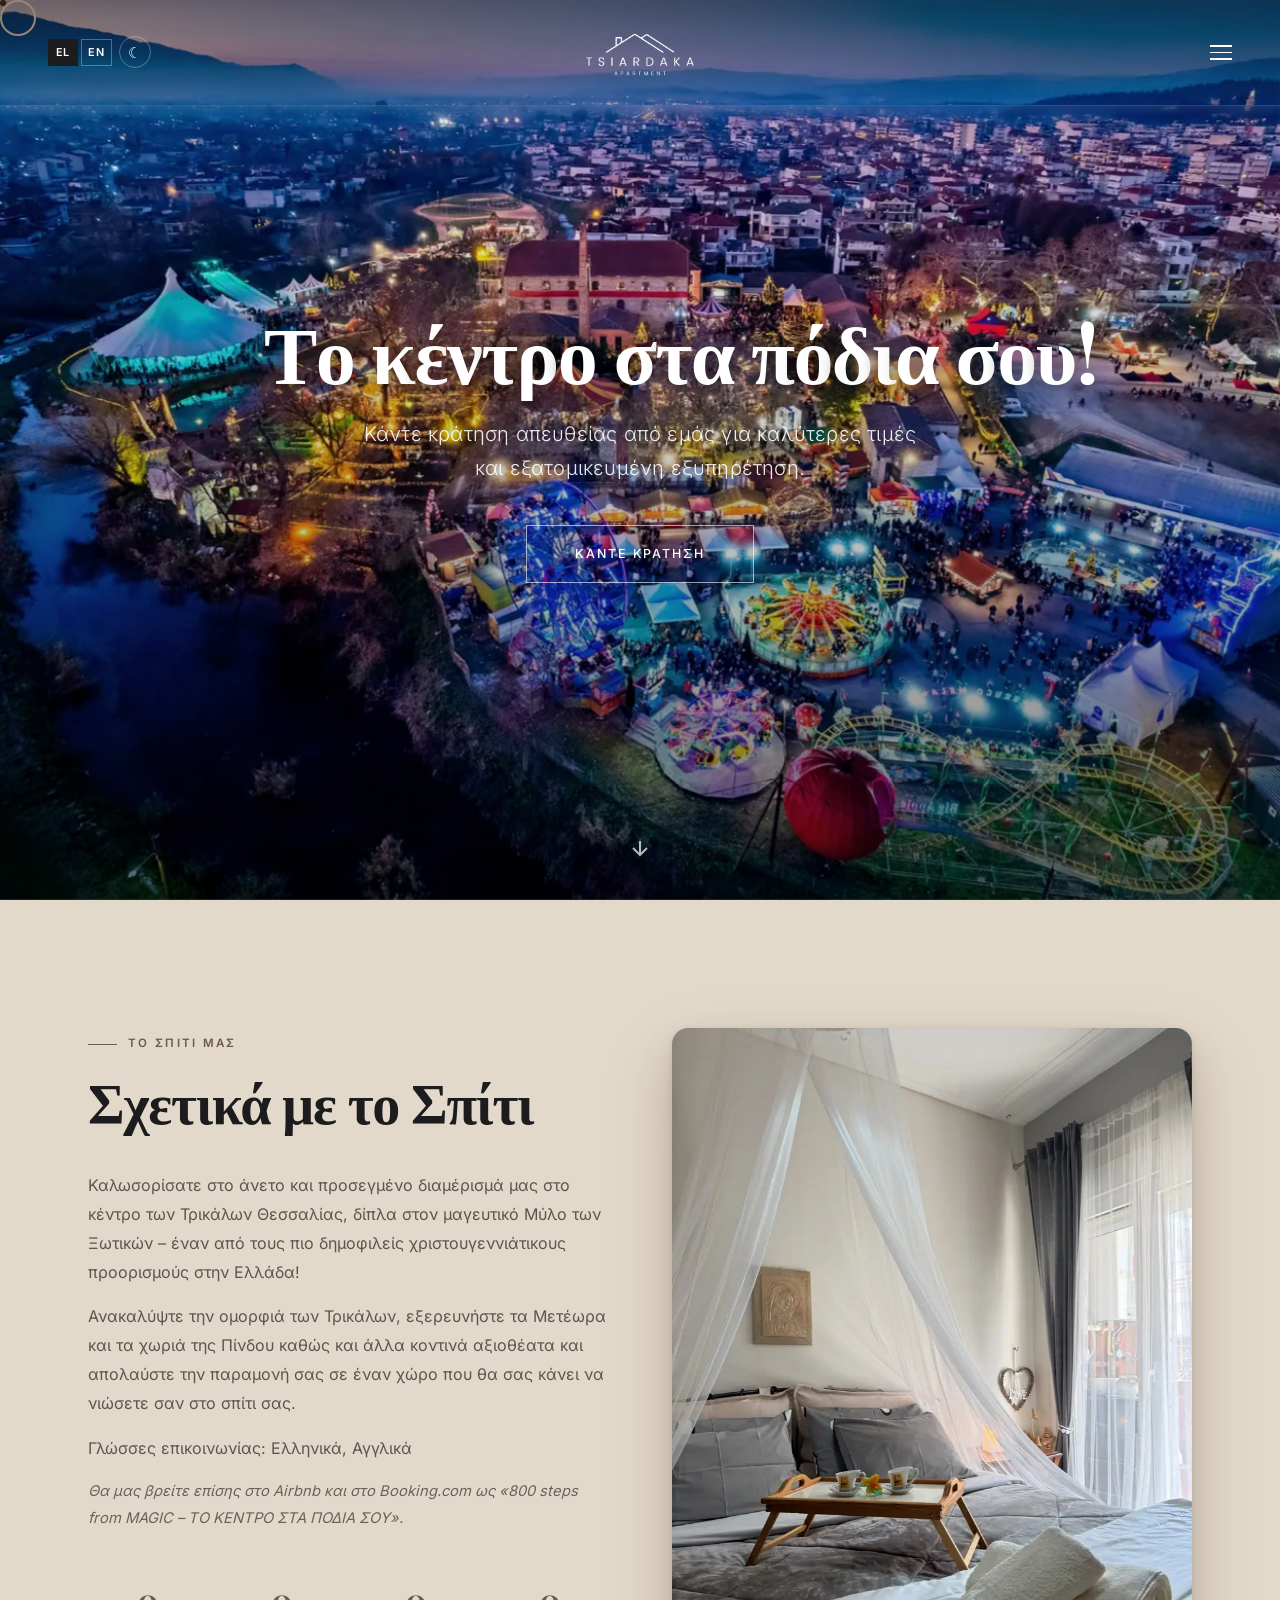
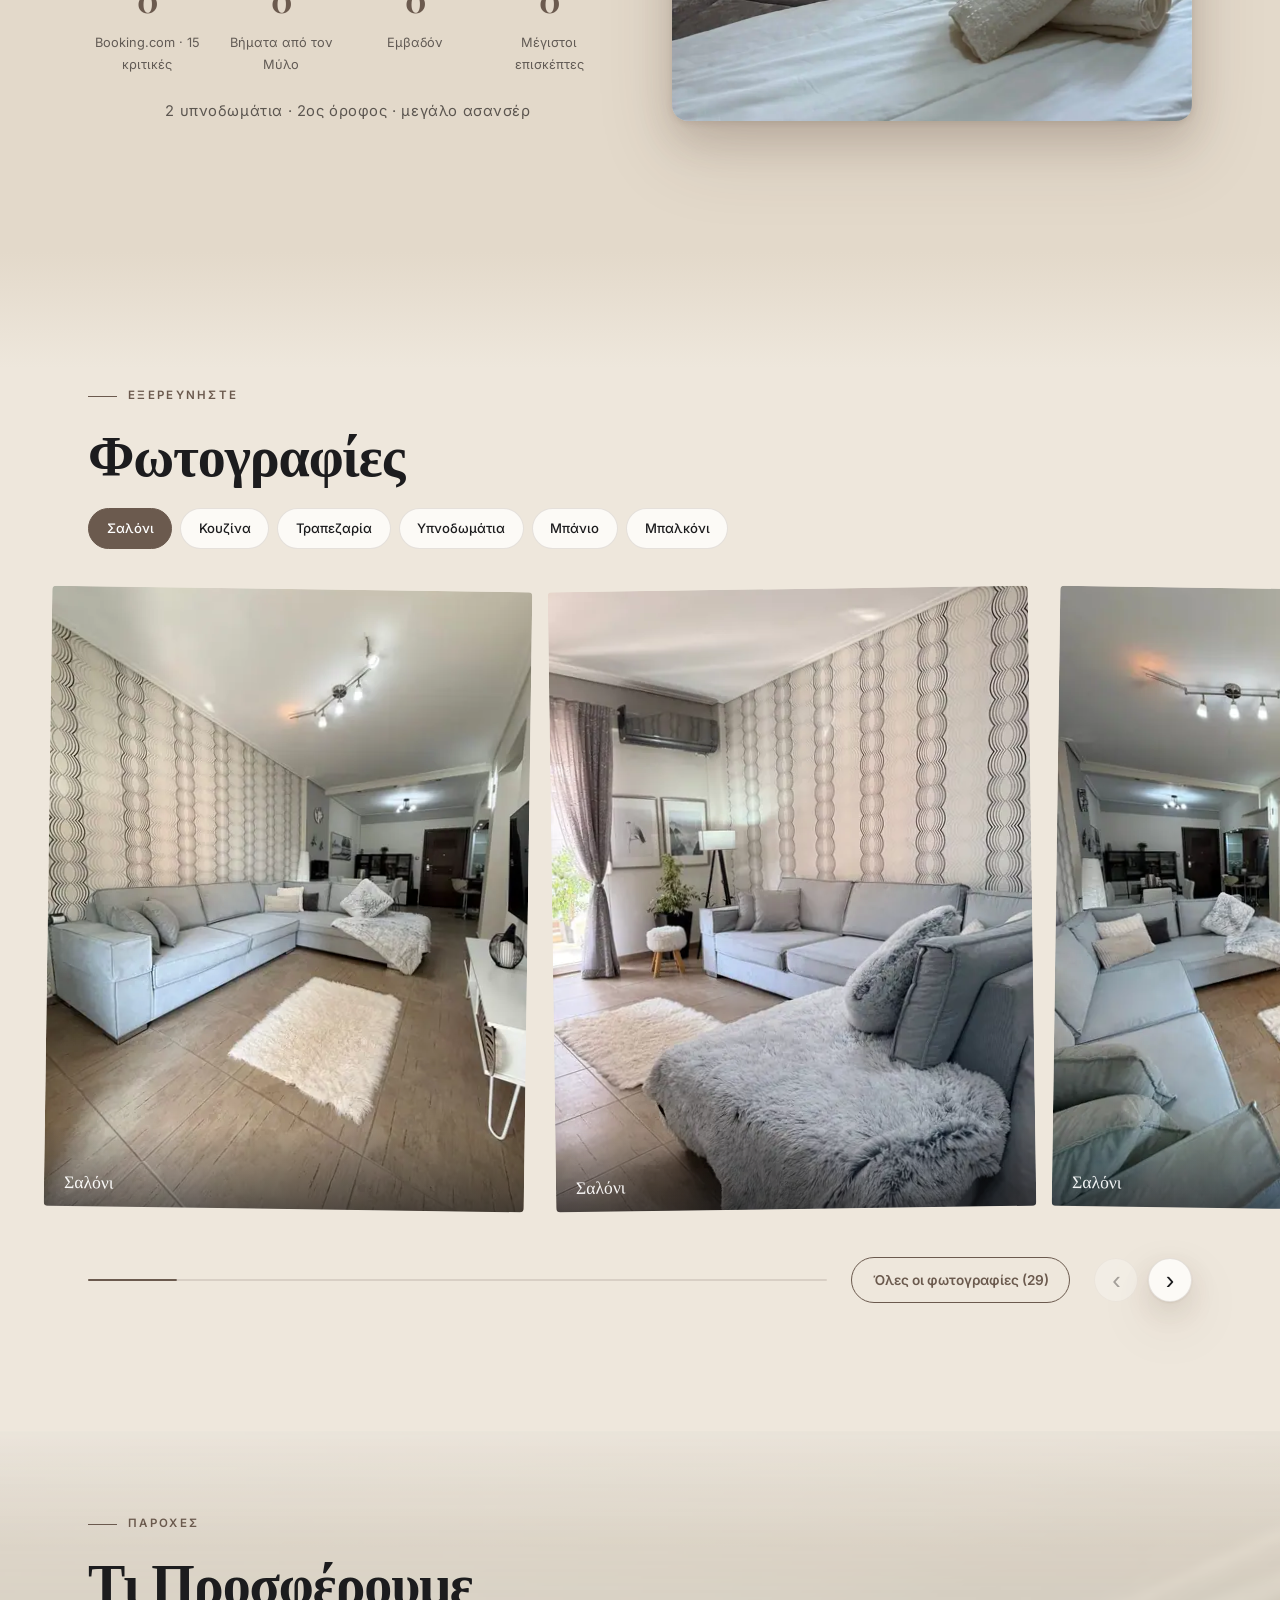
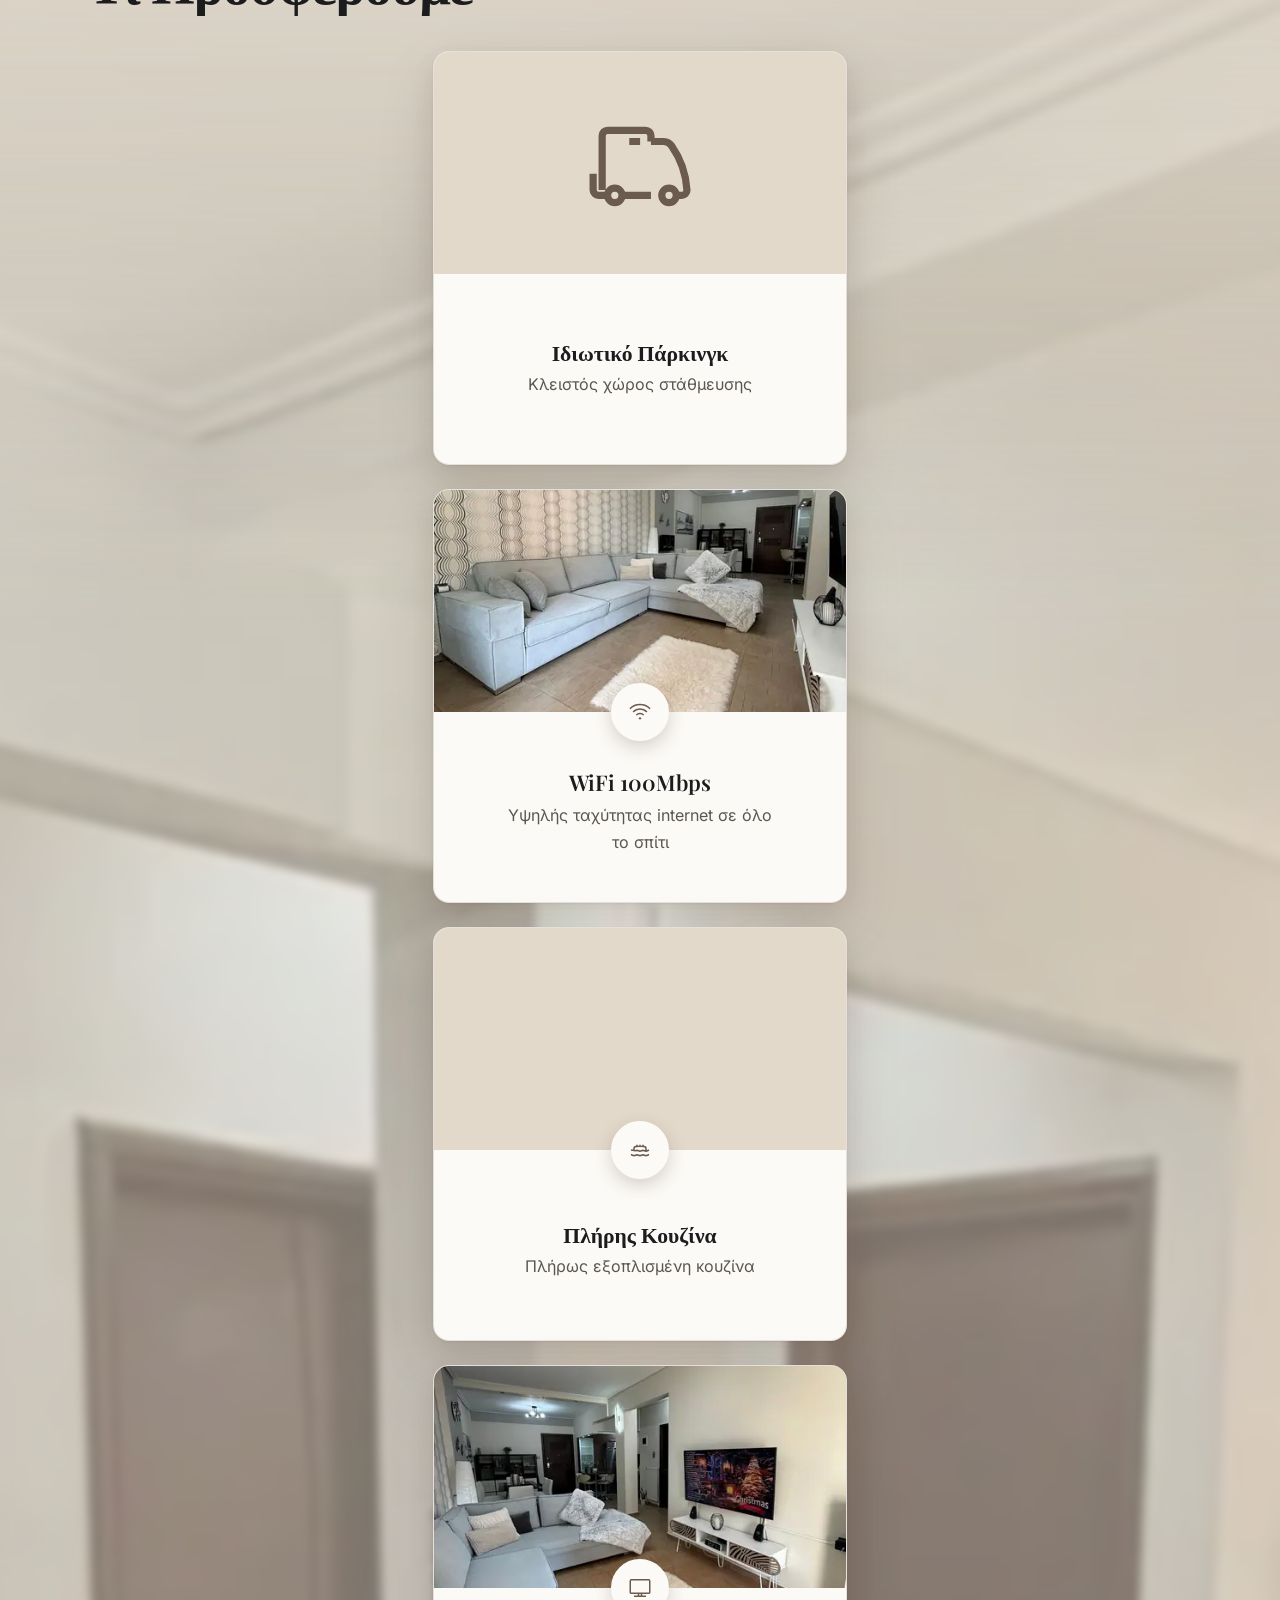
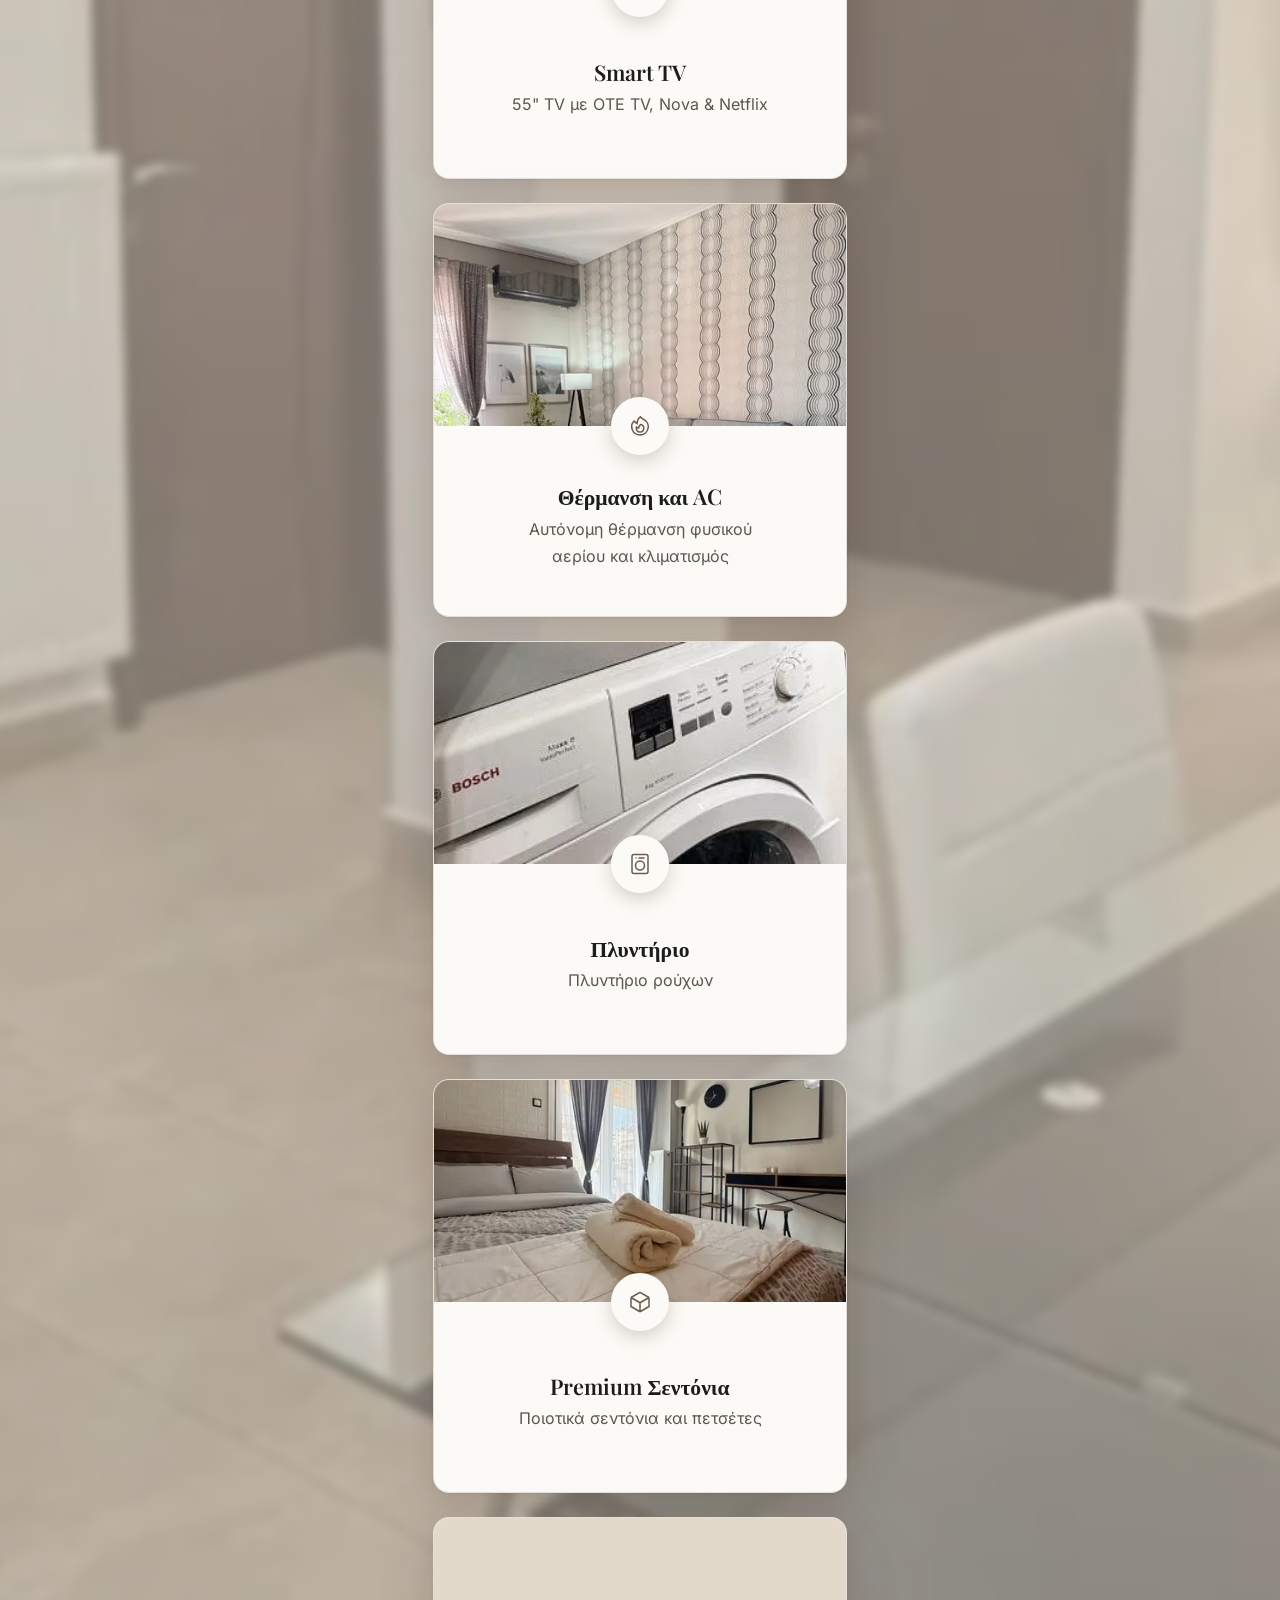
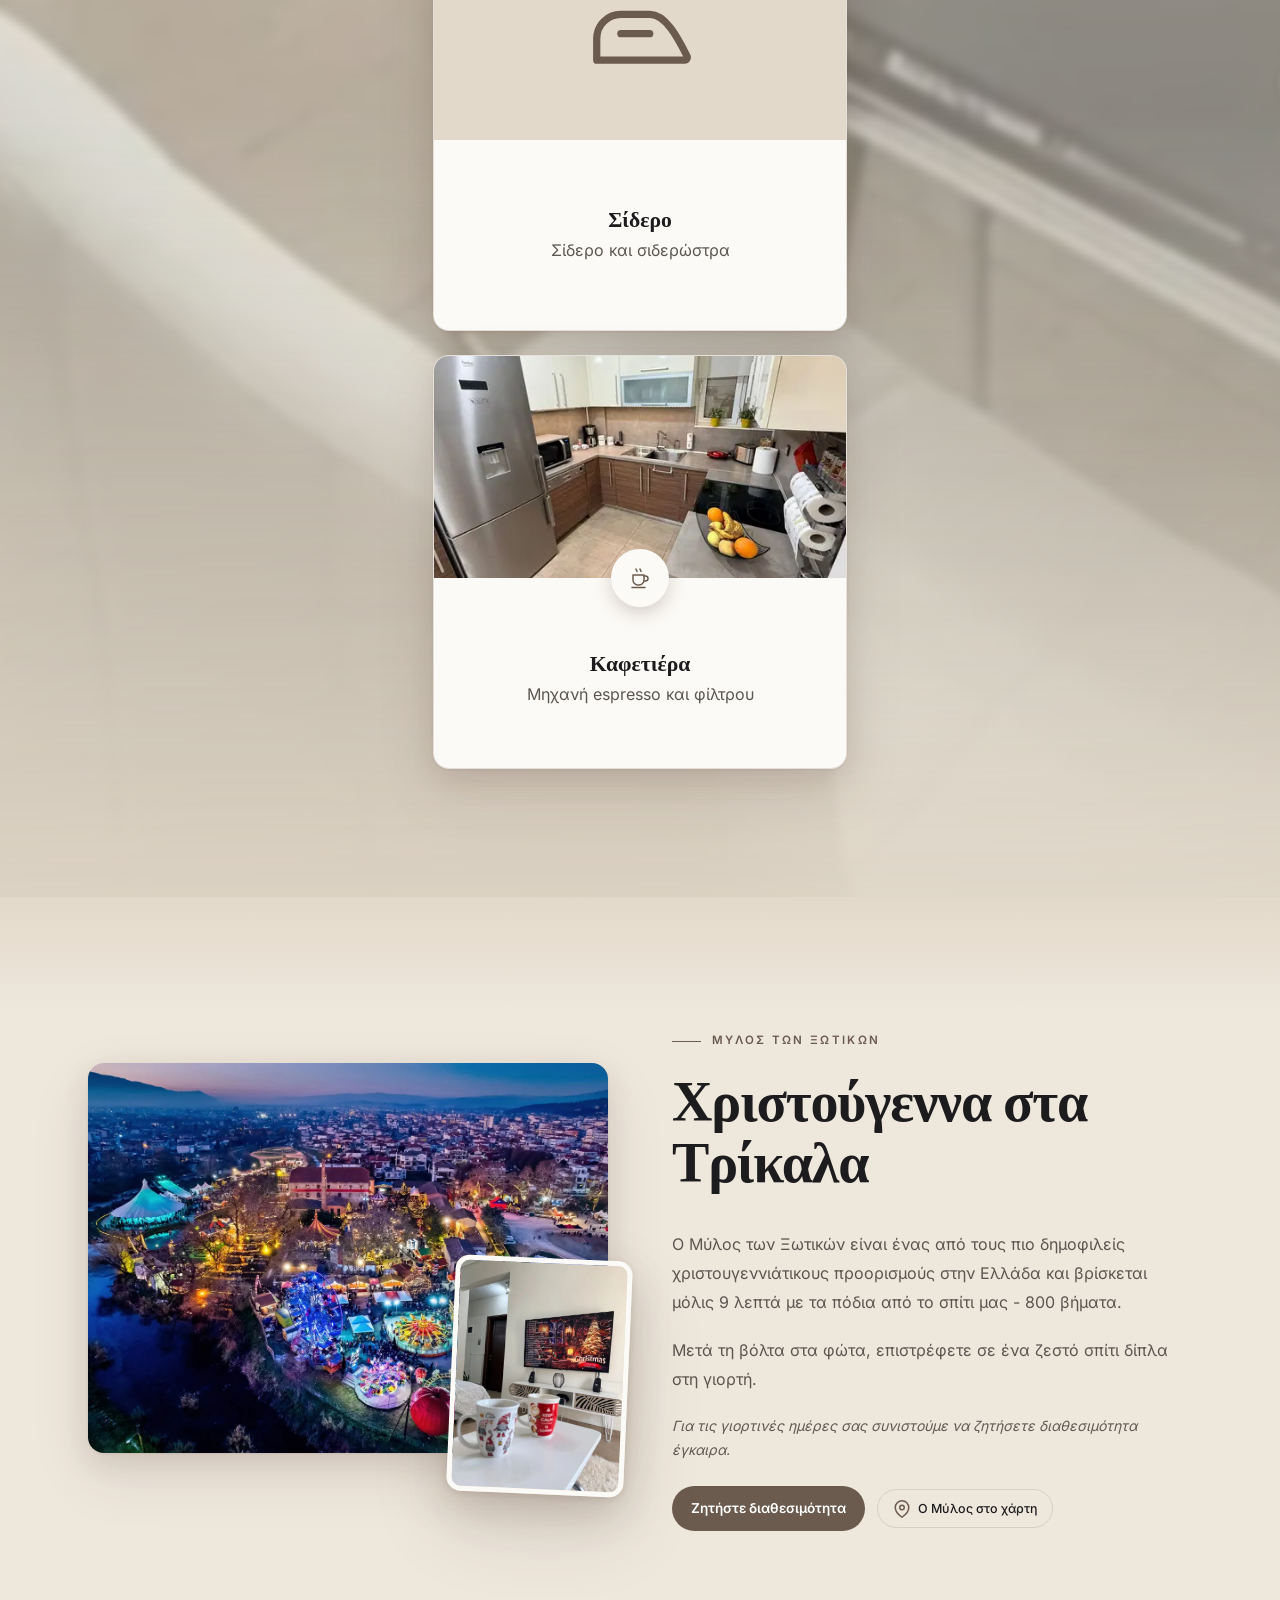
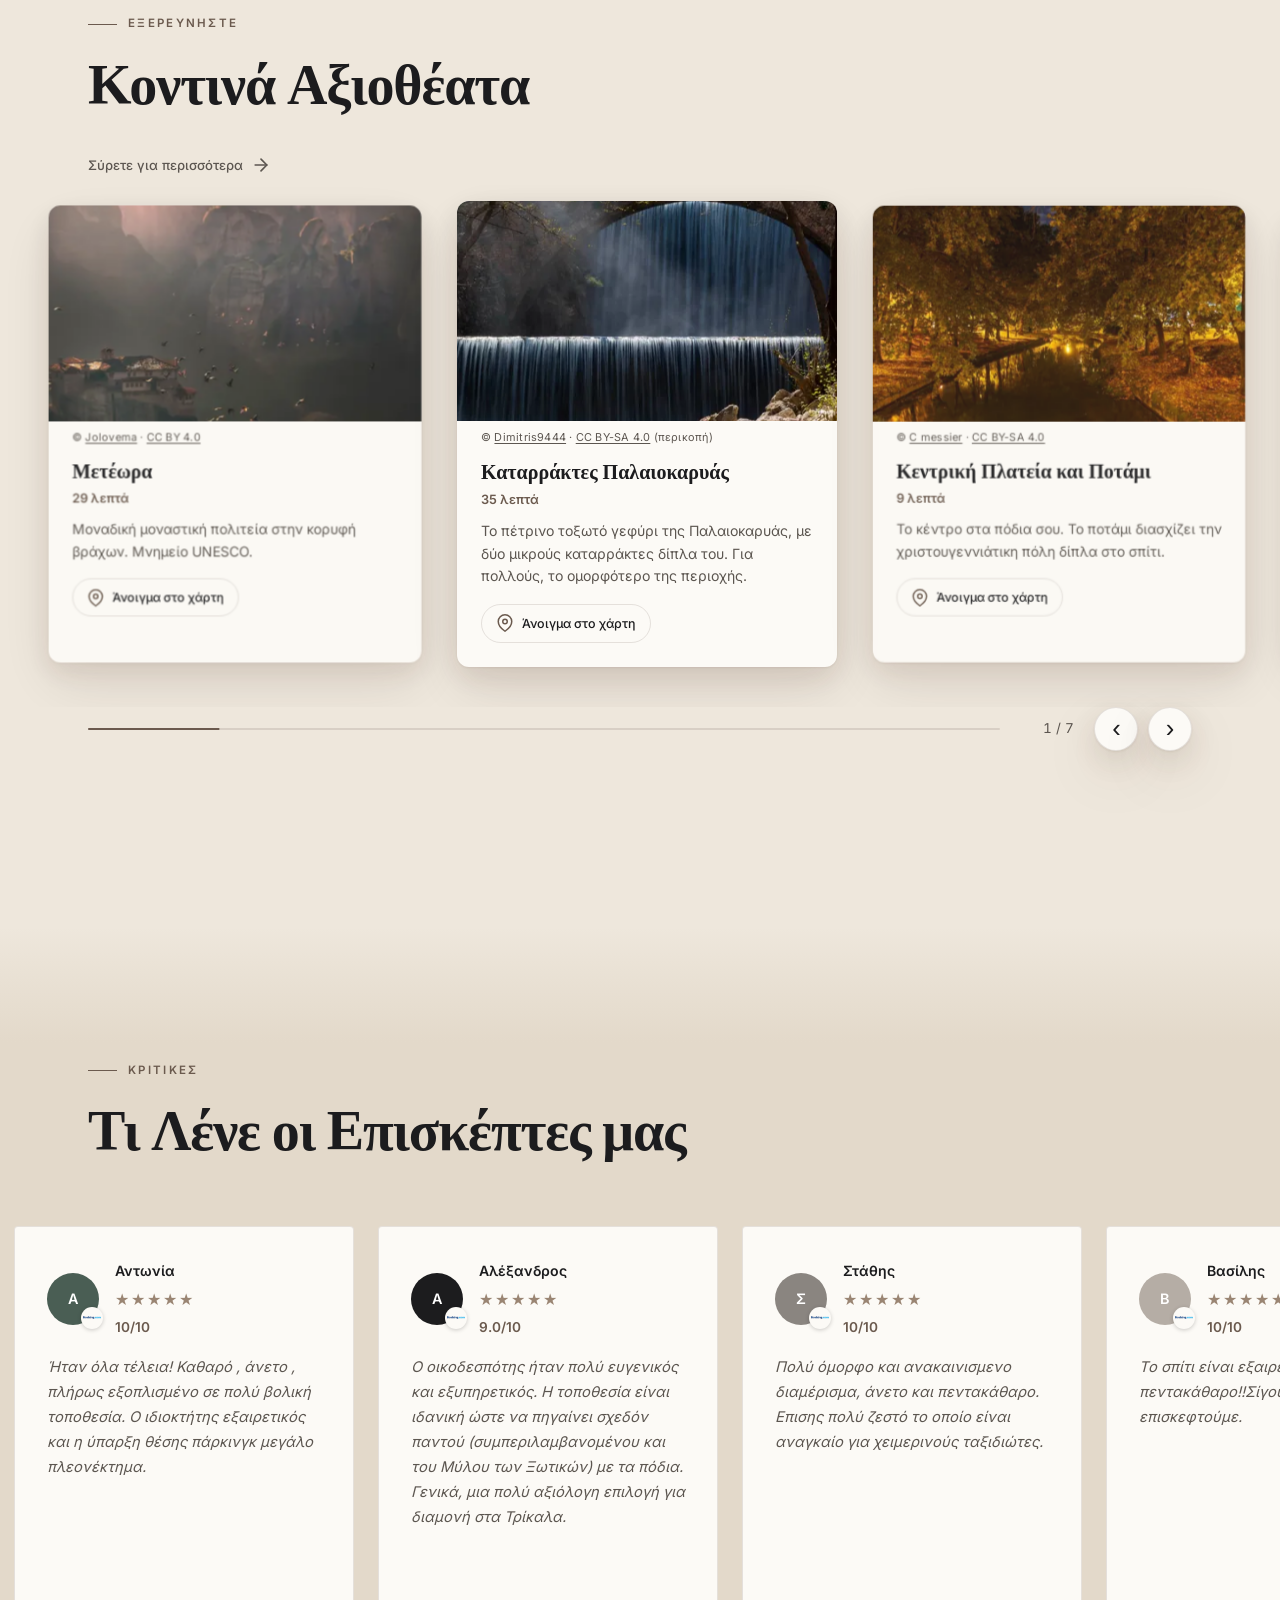
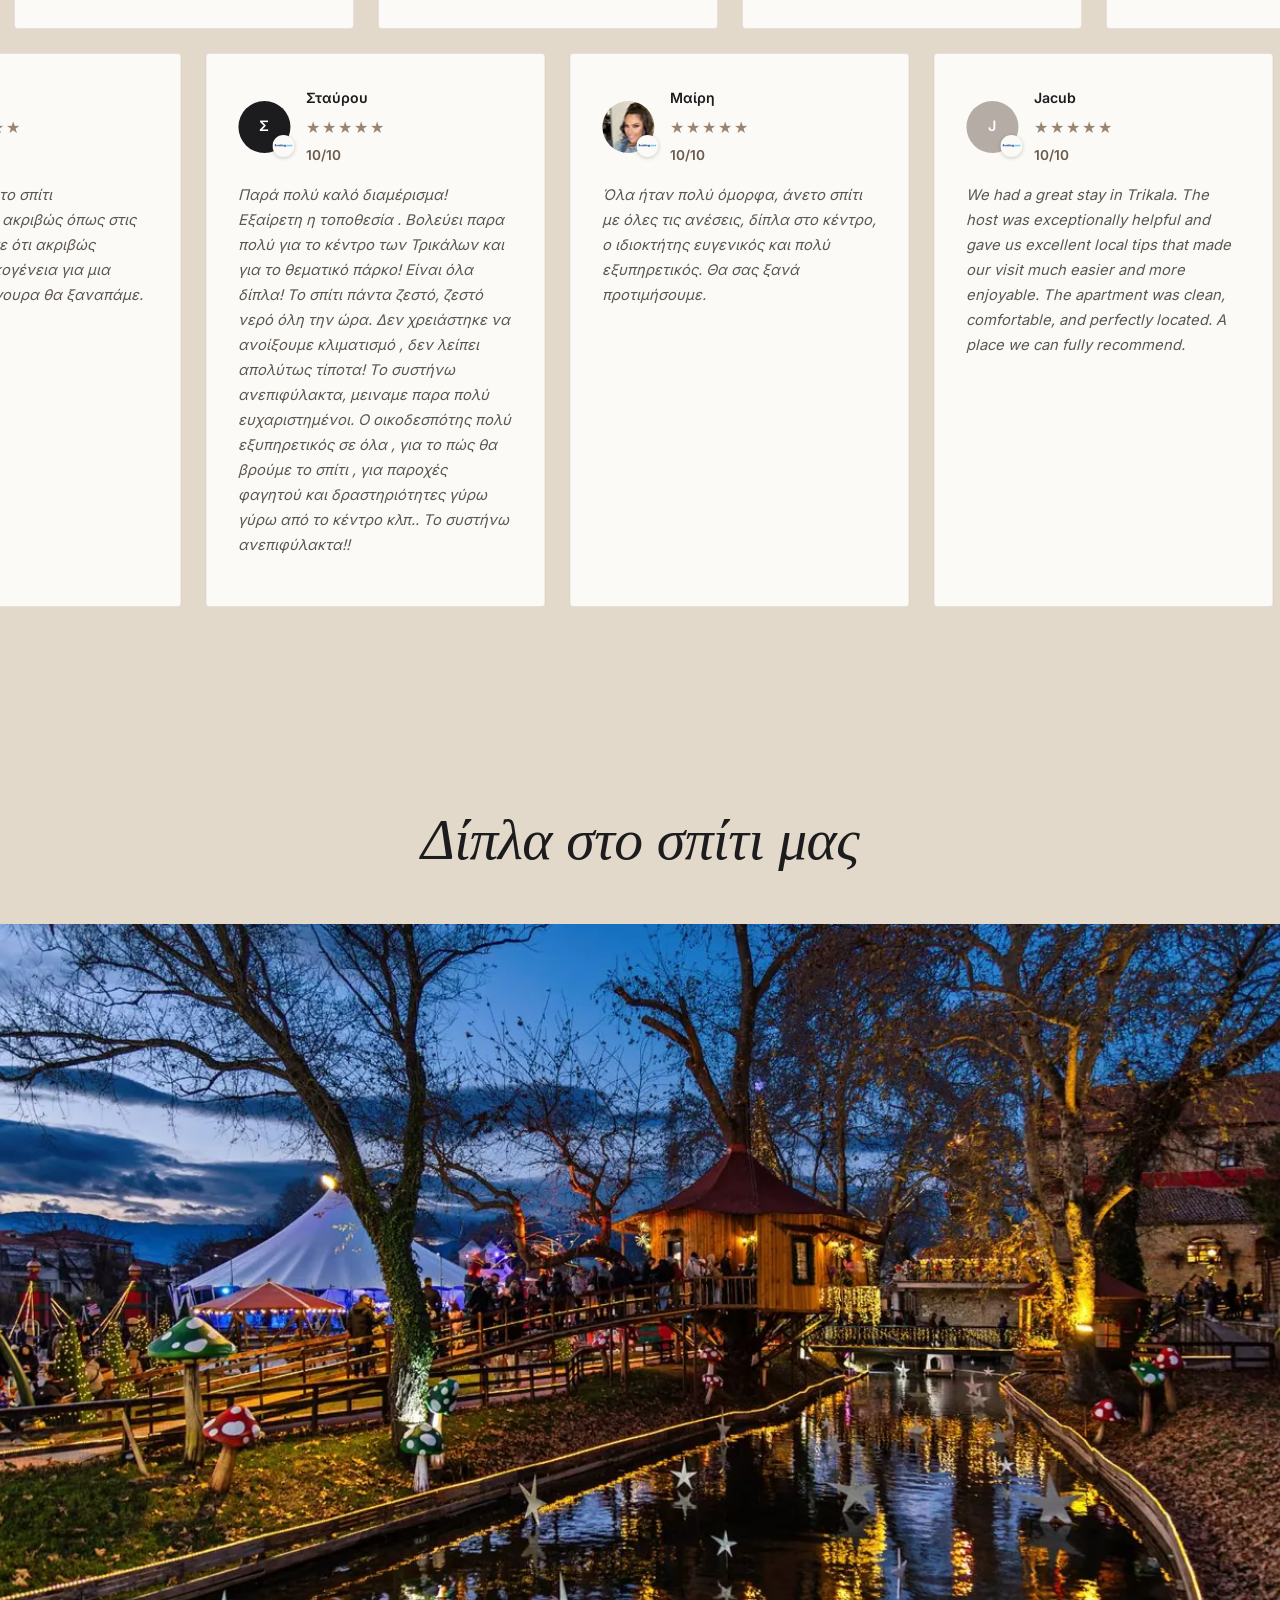
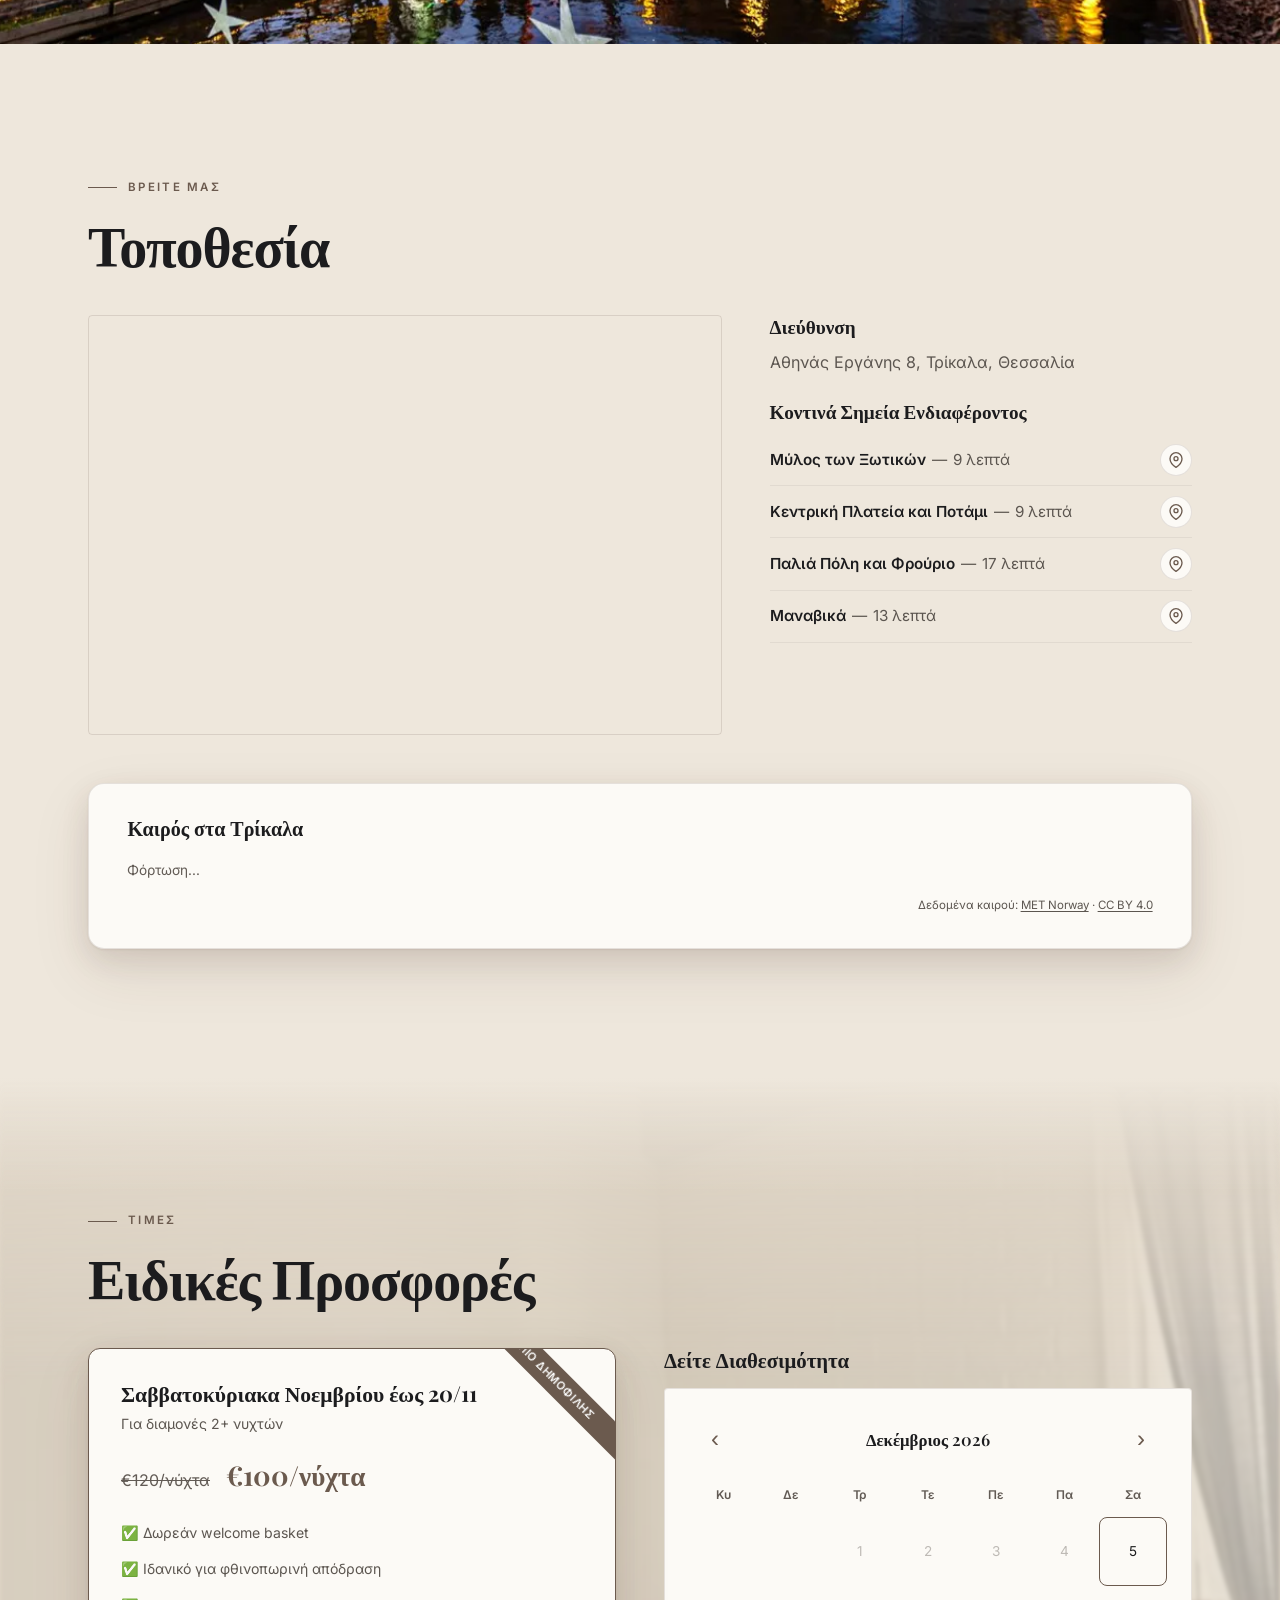
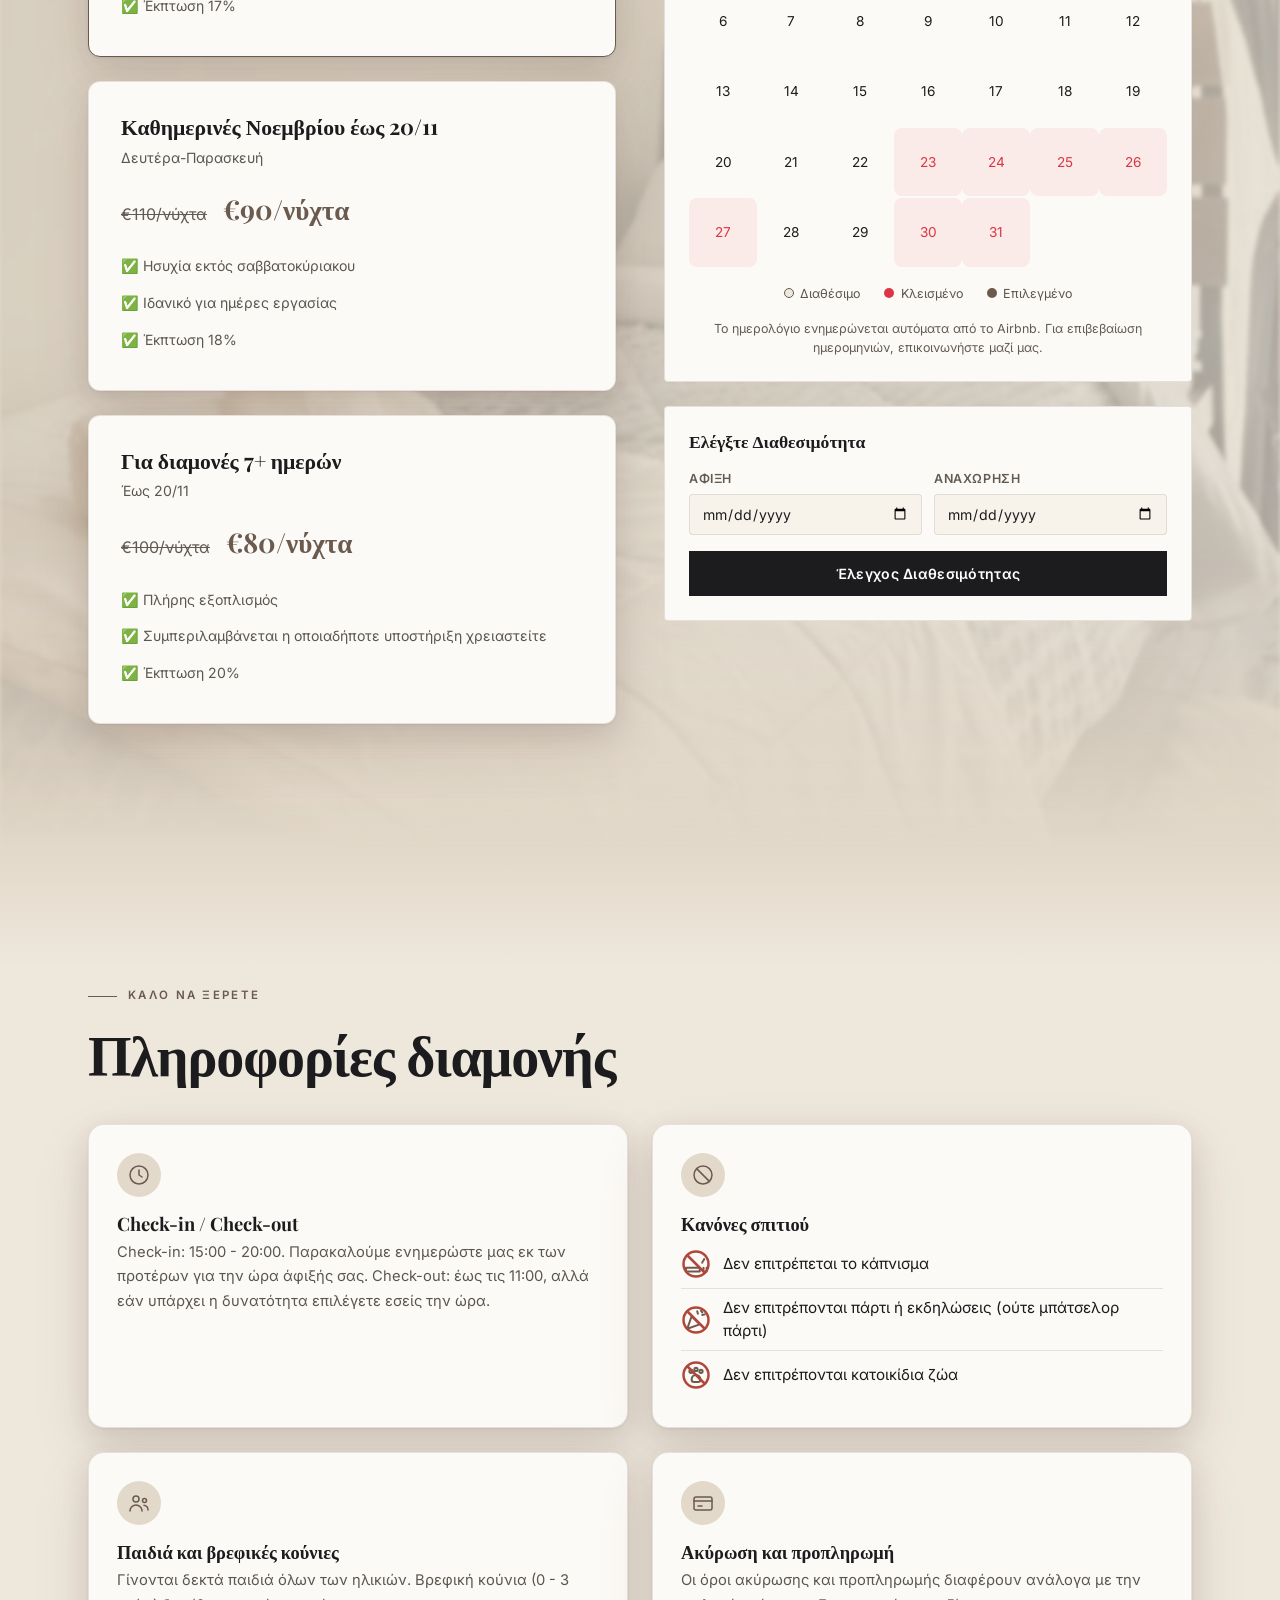
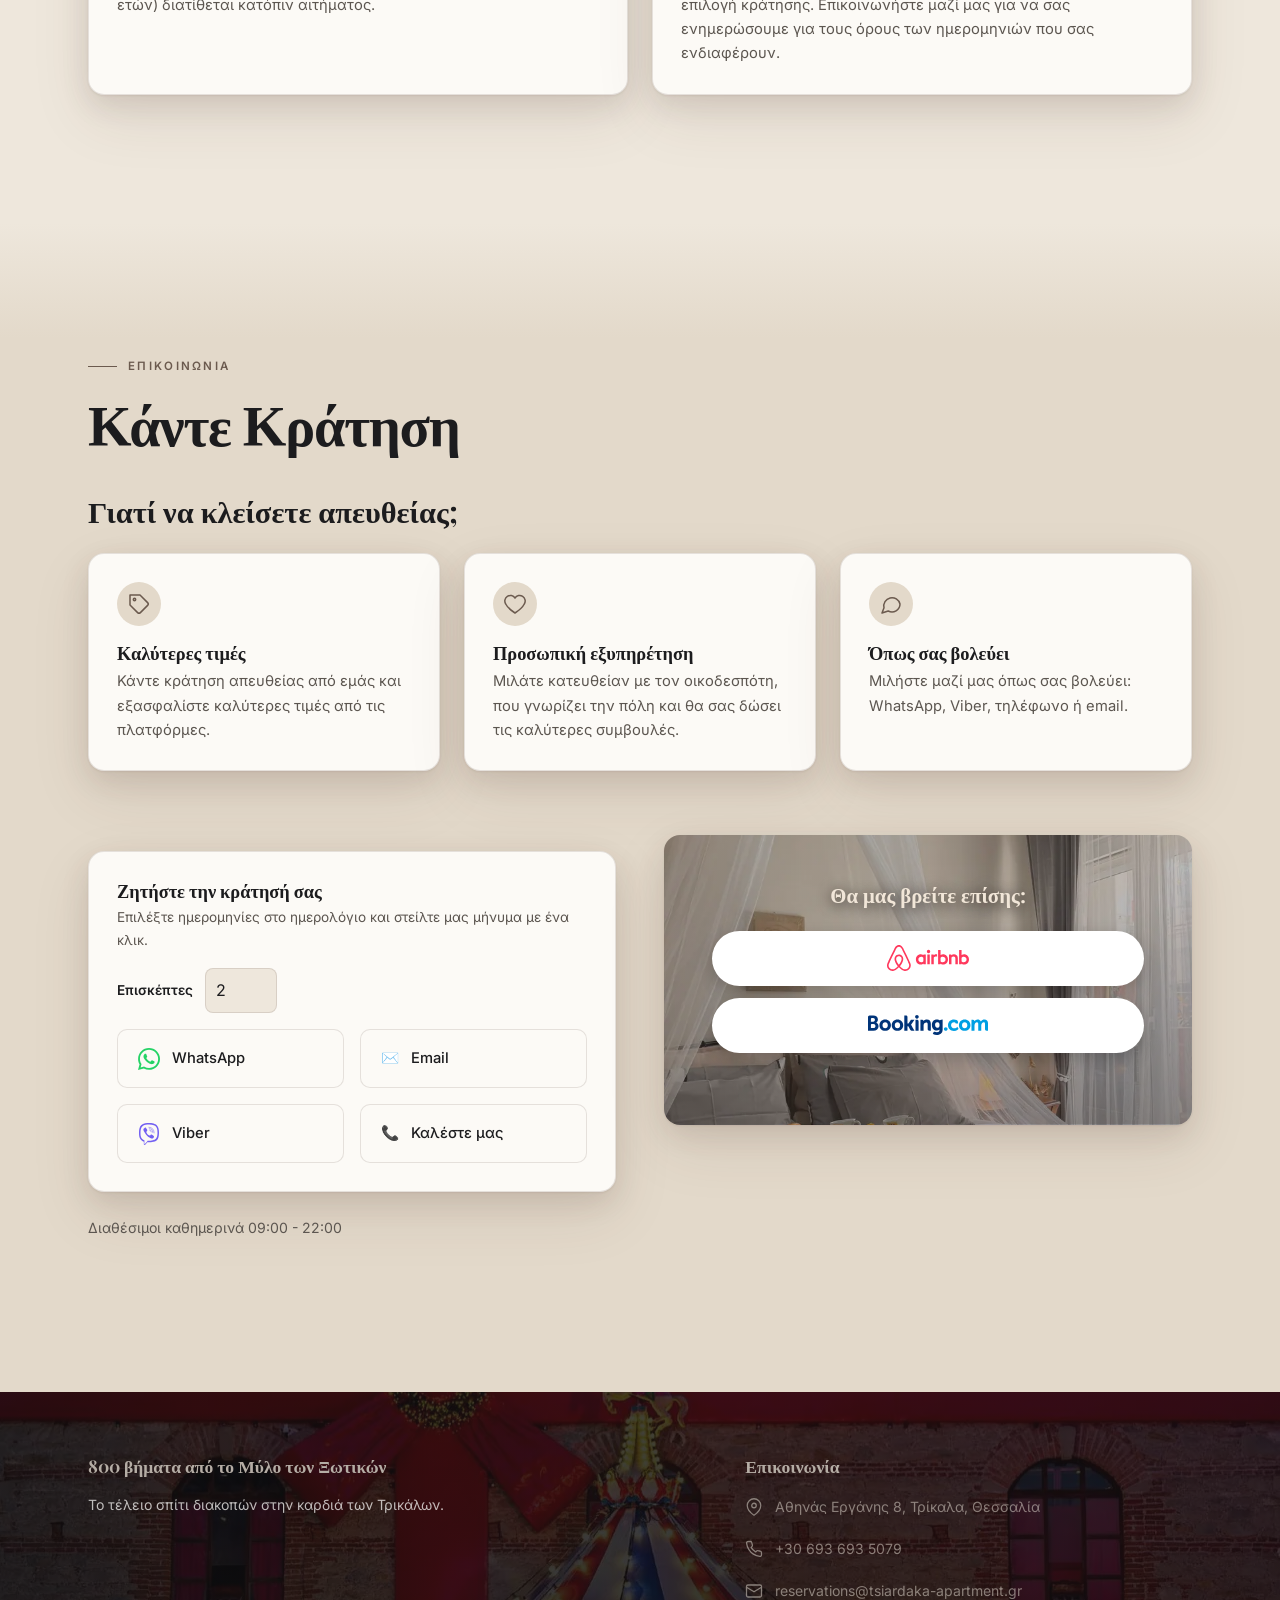
==== commit 0faf5e55: "feat: New phone 6936935079 everywhere; new bathroom photos replace the old bathroom photos; washer c" ====
--- a/index.html
+++ b/index.html
@@ -63,7 +63,7 @@
     <meta property="place:location:longitude" content="21.764678">
 
     <!-- CSS -->
-    <link rel="stylesheet" href="css/style.css?v=b0ef88ae">
+    <link rel="stylesheet" href="css/style.css?v=80906fc4">
     <link href="https://unpkg.com/maplibre-gl@3.6.2/dist/maplibre-gl.css" rel="stylesheet">
     <link rel="stylesheet" href="https://cdn.jsdelivr.net/npm/vanilla-cookieconsent@3/dist/cookieconsent.css">
 
@@ -97,7 +97,7 @@
             "https://tsiardaka-apartment.gr/images/gallery/dining-wide.jpg",
             "https://tsiardaka-apartment.gr/images/about/bedroom.jpg",
             "https://tsiardaka-apartment.gr/images/gallery/bedroom2-bed.jpg",
-            "https://tsiardaka-apartment.gr/images/gallery/bathroom-shower.jpg",
+            "https://tsiardaka-apartment.gr/images/gallery/bathroom-marble-shower.jpg",
             "https://tsiardaka-apartment.gr/images/gallery/balcony-terrace.jpg",
             "https://tsiardaka-apartment.gr/images/attractions/mylos/panoramic.jpg"
         ],
@@ -446,26 +446,22 @@
                     <span class="gallery-caption" data-i18n="about.room.bedroom2">Δεύτερο Υπνοδωμάτιο</span>
                 </div>
                 <div class="gallery-strip-item" data-index="24" data-room="bathroom" role="button" tabindex="0">
-                    <picture><source type="image/webp" srcset="images/gallery/bathroom-480.webp 480w, images/gallery/bathroom-576.webp 576w" sizes="(max-width: 768px) 280px, 480px"><img src="images/gallery/bathroom.jpg" data-full="images/gallery/bathroom-576.webp" alt="Μπάνιο - Bathroom" width="500" height="600" loading="lazy"></picture>
+                    <picture><source type="image/webp" srcset="images/gallery/bathroom-marble-vanity-480.webp 480w, images/gallery/bathroom-marble-vanity-800.webp 800w, images/gallery/bathroom-marble-vanity-1200.webp 1200w" sizes="(max-width: 768px) 280px, 480px"><img src="images/gallery/bathroom-marble-vanity.jpg" data-full="images/gallery/bathroom-marble-vanity-1200.webp" alt="Μπάνιο - Bathroom" width="1200" height="1600" loading="lazy"></picture>
                     <span class="gallery-caption" data-i18n="about.room.bathroom">Μπάνιο</span>
                 </div>
                 <div class="gallery-strip-item" data-index="25" data-room="bathroom" role="button" tabindex="0">
-                    <picture><source type="image/webp" srcset="images/gallery/bathroom-shower-480.webp 480w, images/gallery/bathroom-shower-576.webp 576w" sizes="(max-width: 768px) 280px, 480px"><img src="images/gallery/bathroom-shower.jpg" data-full="images/gallery/bathroom-shower-576.webp" alt="Μπάνιο - Bathroom" width="576" height="768" loading="lazy"></picture>
+                    <picture><source type="image/webp" srcset="images/gallery/bathroom-marble-shower-480.webp 480w, images/gallery/bathroom-marble-shower-800.webp 800w, images/gallery/bathroom-marble-shower-1200.webp 1200w" sizes="(max-width: 768px) 280px, 480px"><img src="images/gallery/bathroom-marble-shower.jpg" data-full="images/gallery/bathroom-marble-shower-1200.webp" alt="Μπάνιο - Bathroom" width="1200" height="1600" loading="lazy"></picture>
                     <span class="gallery-caption" data-i18n="about.room.bathroom">Μπάνιο</span>
                 </div>
-                <div class="gallery-strip-item" data-index="26" data-room="bathroom" role="button" tabindex="0">
-                    <picture><source type="image/webp" srcset="images/gallery/bathroom-sink-480.webp 480w, images/gallery/bathroom-sink-576.webp 576w" sizes="(max-width: 768px) 280px, 480px"><img src="images/gallery/bathroom-sink.jpg" data-full="images/gallery/bathroom-sink-576.webp" alt="Μπάνιο - Bathroom" width="576" height="768" loading="lazy"></picture>
-                    <span class="gallery-caption" data-i18n="about.room.bathroom">Μπάνιο</span>
-                </div>
-                <div class="gallery-strip-item" data-index="27" data-room="balcony" role="button" tabindex="0">
+                <div class="gallery-strip-item" data-index="26" data-room="balcony" role="button" tabindex="0">
                     <picture><source type="image/webp" srcset="images/gallery/balcony-480.webp 480w, images/gallery/balcony-800.webp 800w, images/gallery/balcony-1152.webp 1152w" sizes="(max-width: 768px) 280px, 480px"><img src="images/gallery/balcony.jpeg" data-full="images/gallery/balcony-1152.webp" alt="Μπαλκόνι - Balcony" width="500" height="600" loading="lazy"></picture>
                     <span class="gallery-caption" data-i18n="about.room.balcony">Μπαλκόνι</span>
                 </div>
-                <div class="gallery-strip-item" data-index="28" data-room="balcony" role="button" tabindex="0">
+                <div class="gallery-strip-item" data-index="27" data-room="balcony" role="button" tabindex="0">
                     <picture><source type="image/webp" srcset="images/gallery/balcony-terrace-480.webp 480w, images/gallery/balcony-terrace-576.webp 576w" sizes="(max-width: 768px) 280px, 480px"><img src="images/gallery/balcony-terrace.jpg" data-full="images/gallery/balcony-terrace-576.webp" alt="Μπαλκόνι - Balcony" width="576" height="768" loading="lazy"></picture>
                     <span class="gallery-caption" data-i18n="about.room.balcony">Μπαλκόνι</span>
                 </div>
-                <div class="gallery-strip-item" data-index="29" data-room="balcony" role="button" tabindex="0">
+                <div class="gallery-strip-item" data-index="28" data-room="balcony" role="button" tabindex="0">
                     <picture><source type="image/webp" srcset="images/gallery/balcony-table-480.webp 480w, images/gallery/balcony-table-576.webp 576w" sizes="(max-width: 768px) 280px, 480px"><img src="images/gallery/balcony-table.jpg" data-full="images/gallery/balcony-table-576.webp" alt="Μπαλκόνι - Balcony" width="576" height="768" loading="lazy"></picture>
                     <span class="gallery-caption" data-i18n="about.room.balcony">Μπαλκόνι</span>
                 </div>
@@ -531,7 +527,7 @@
                         <p class="amenity-desc" data-i18n="amenities.heating.desc">Αυτόνομη θέρμανση φυσικού αερίου και κλιματισμός</p></div>
                     </div>
                     <div class="amenity-card">
-                        <div class="amenity-media"><picture><source type="image/webp" srcset="images/gallery/bathroom-shower-480.webp 480w, images/gallery/bathroom-shower-576.webp 576w" sizes="(max-width: 768px) 76px, 430px"><img src="images/gallery/bathroom-shower.jpg" alt="" style="object-position:40% 88%" loading="lazy" decoding="async"></picture></div>
+                        <div class="amenity-media"><picture><source type="image/webp" srcset="images/gallery/washer.webp"><img src="images/gallery/washer.jpg" alt="" style="object-position:50% 50%" loading="lazy" decoding="async"></picture></div>
                         <div class="amenity-icon"><svg viewBox="0 0 24 24" fill="none" stroke="currentColor" stroke-width="1.5" stroke-linecap="round" stroke-linejoin="round"><rect x="4" y="2.5" width="16" height="19" rx="2"/><circle cx="12" cy="13.5" r="4.5"/><path d="M8 6h.01M11 6h5"/></svg></div>
                         <div class="amenity-text"><h3 class="amenity-title" data-i18n="amenities.washer.title">Πλυντήριο</h3>
                         <p class="amenity-desc" data-i18n="amenities.washer.desc">Πλυντήριο ρούχων</p></div>
@@ -1069,16 +1065,16 @@
                                 <input type="number" id="request-guests" min="1" max="5" value="2" inputmode="numeric">
                             </div>
                             <div class="contact-methods">
-                                <a href="https://wa.me/306987589044" target="_blank" rel="noopener" class="contact-btn whatsapp" id="request-whatsapp" data-track="whatsapp" data-location="contact">
+                                <a href="https://wa.me/306936935079" target="_blank" rel="noopener" class="contact-btn whatsapp" id="request-whatsapp" data-track="whatsapp" data-location="contact">
                                     <img src="images/icons/whatsapp/01_Glyph/01_Digital/02_SVG/Green/Digital_Glyph_Green.svg" alt="WhatsApp" class="contact-icon"> <span data-i18n="booking.whatsapp">WhatsApp</span>
                                 </a>
                                 <a href="mailto:reservations@tsiardaka-apartment.gr" class="contact-btn" id="request-email" data-track="email" data-location="contact">
                                     <span>✉️</span> <span data-i18n="booking.email">Email</span>
                                 </a>
-                                <a href="viber://chat?number=+306987589044" class="contact-btn viber" data-track="viber" data-location="contact">
+                                <a href="viber://chat?number=+306936935079" class="contact-btn viber" data-track="viber" data-location="contact">
                                     <img src="images/icons/viber/icon_new-purple.svg" alt="Viber" class="contact-icon"> <span data-i18n="booking.viber">Viber</span>
                                 </a>
-                                <a href="tel:+306987589044" class="contact-btn" id="request-call" data-track="phone" data-location="contact">
+                                <a href="tel:+306936935079" class="contact-btn" id="request-call" data-track="phone" data-location="contact">
                                     <span>📞</span> <span data-i18n="booking.call">Καλέστε μας</span>
                                 </a>
                             </div>
@@ -1113,7 +1109,7 @@
                     <h4 class="footer-title" data-i18n="footer.contact_title">Επικοινωνία</h4>
                     <ul class="footer-links">
                         <li><a href="https://www.google.com/maps/search/?api=1&query=39.551336994639726,21.764677512658004" target="_blank" rel="noopener"><svg class="footer-icon" viewBox="0 0 24 24" fill="none" stroke="currentColor" stroke-width="1.7" stroke-linecap="round" stroke-linejoin="round" aria-hidden="true"><path d="M21 10c0 7-9 13-9 13s-9-6-9-13a9 9 0 0 1 18 0z"/><circle cx="12" cy="10" r="3"/></svg><span data-i18n="contact.address">Αθηνάς Εργάνης 8, Τρίκαλα, Θεσσαλία</span></a></li>
-                        <li><a href="tel:+306987589044"><svg class="footer-icon" viewBox="0 0 24 24" fill="none" stroke="currentColor" stroke-width="1.7" stroke-linecap="round" stroke-linejoin="round" aria-hidden="true"><path d="M22 16.9v3a2 2 0 0 1-2.2 2 19.8 19.8 0 0 1-8.6-3.1 19.5 19.5 0 0 1-6-6A19.8 19.8 0 0 1 2.100 4.200 2 2 0 0 1 4.100 2h3a2 2 0 0 1 2 1.700c.1 1 .4 1.900.7 2.800a2 2 0 0 1-.5 2.100L8.100 9.900a16 16 0 0 0 6 6l1.300-1.300a2 2 0 0 1 2.100-.4c.9.3 1.800.6 2.800.7a2 2 0 0 1 1.700 2z"/></svg><span>+30 698 758 9044</span></a></li>
+                        <li><a href="tel:+306936935079"><svg class="footer-icon" viewBox="0 0 24 24" fill="none" stroke="currentColor" stroke-width="1.7" stroke-linecap="round" stroke-linejoin="round" aria-hidden="true"><path d="M22 16.9v3a2 2 0 0 1-2.2 2 19.8 19.8 0 0 1-8.6-3.1 19.5 19.5 0 0 1-6-6A19.8 19.8 0 0 1 2.100 4.200 2 2 0 0 1 4.100 2h3a2 2 0 0 1 2 1.700c.1 1 .4 1.900.7 2.800a2 2 0 0 1-.5 2.100L8.100 9.900a16 16 0 0 0 6 6l1.300-1.300a2 2 0 0 1 2.100-.4c.9.3 1.800.6 2.800.7a2 2 0 0 1 1.700 2z"/></svg><span>+30 693 693 5079</span></a></li>
                         <li><a href="mailto:reservations@tsiardaka-apartment.gr"><svg class="footer-icon" viewBox="0 0 24 24" fill="none" stroke="currentColor" stroke-width="1.7" stroke-linecap="round" stroke-linejoin="round" aria-hidden="true"><rect x="2" y="4" width="20" height="16" rx="2"/><path d="m22 7-10 6L2 7"/></svg><span>reservations@tsiardaka-apartment.gr</span></a></li>
                     </ul>
                 </div>
@@ -1136,9 +1132,9 @@
             <span data-i18n="floatingBtn.text">Κράτηση</span>
         </button>
         <div class="floating-book-options">
-            <a href="tel:+306987589044" data-track="phone" data-location="floating">📞 <span data-i18n="booking.call">Καλέστε μας</span></a>
-            <a href="viber://chat?number=%2B306987589044" data-track="viber" data-location="floating"><img src="images/icons/viber/icon_new-purple.svg" alt="Viber" class="floating-icon"> Viber</a>
-            <a href="https://wa.me/306987589044" target="_blank" rel="noopener" data-track="whatsapp" data-location="floating"><img src="images/icons/whatsapp/01_Glyph/01_Digital/02_SVG/Green/Digital_Glyph_Green.svg" alt="WhatsApp" class="floating-icon"> WhatsApp</a>
+            <a href="tel:+306936935079" data-track="phone" data-location="floating">📞 <span data-i18n="booking.call">Καλέστε μας</span></a>
+            <a href="viber://chat?number=%2B306936935079" data-track="viber" data-location="floating"><img src="images/icons/viber/icon_new-purple.svg" alt="Viber" class="floating-icon"> Viber</a>
+            <a href="https://wa.me/306936935079" target="_blank" rel="noopener" data-track="whatsapp" data-location="floating"><img src="images/icons/whatsapp/01_Glyph/01_Digital/02_SVG/Green/Digital_Glyph_Green.svg" alt="WhatsApp" class="floating-icon"> WhatsApp</a>
             <a href="https://airbnb.gr/h/800steps" target="_blank" rel="noopener" data-track="airbnb" data-location="floating"><img src="images/icons/airbnb/Airbnb_Logo_0.svg" alt="Airbnb" class="floating-icon"> Airbnb</a>
             <a href="https://www.booking.com/Share-zXnN2DO" target="_blank" rel="noopener" data-track="booking" data-location="floating"><img src="images/icons/booking/Booking.com_Logo_0.svg" alt="Booking.com" class="floating-icon"> Booking</a>
         </div>
@@ -1167,7 +1163,7 @@
         </div>
         <div class="gallery-caption-lightbox" id="gallery-caption" aria-live="polite"></div>
         <div class="gallery-thumbs" id="gallery-thumbs"></div>
-        <div class="gallery-counter">1/30</div>
+        <div class="gallery-counter">1/29</div>
     </div>
 
 
@@ -1179,8 +1175,8 @@
     <script src="https://cdnjs.cloudflare.com/ajax/libs/gsap/3.12.5/TextPlugin.min.js" defer></script>
 <script src="https://unpkg.com/maplibre-gl@3.6.2/dist/maplibre-gl.js" defer></script>
     <script src="https://cdn.jsdelivr.net/npm/vanilla-cookieconsent@3/dist/cookieconsent.umd.js" defer></script>
-    <script src="js/language-switcher.js?v=b0ef88ae" defer></script>
+    <script src="js/language-switcher.js?v=80906fc4" defer></script>
     <!-- Modular entry point -->
-    <script type="module" src="js/main.js?v=b0ef88ae"></script>
+    <script type="module" src="js/main.js?v=80906fc4"></script>
 </body>
 </html>
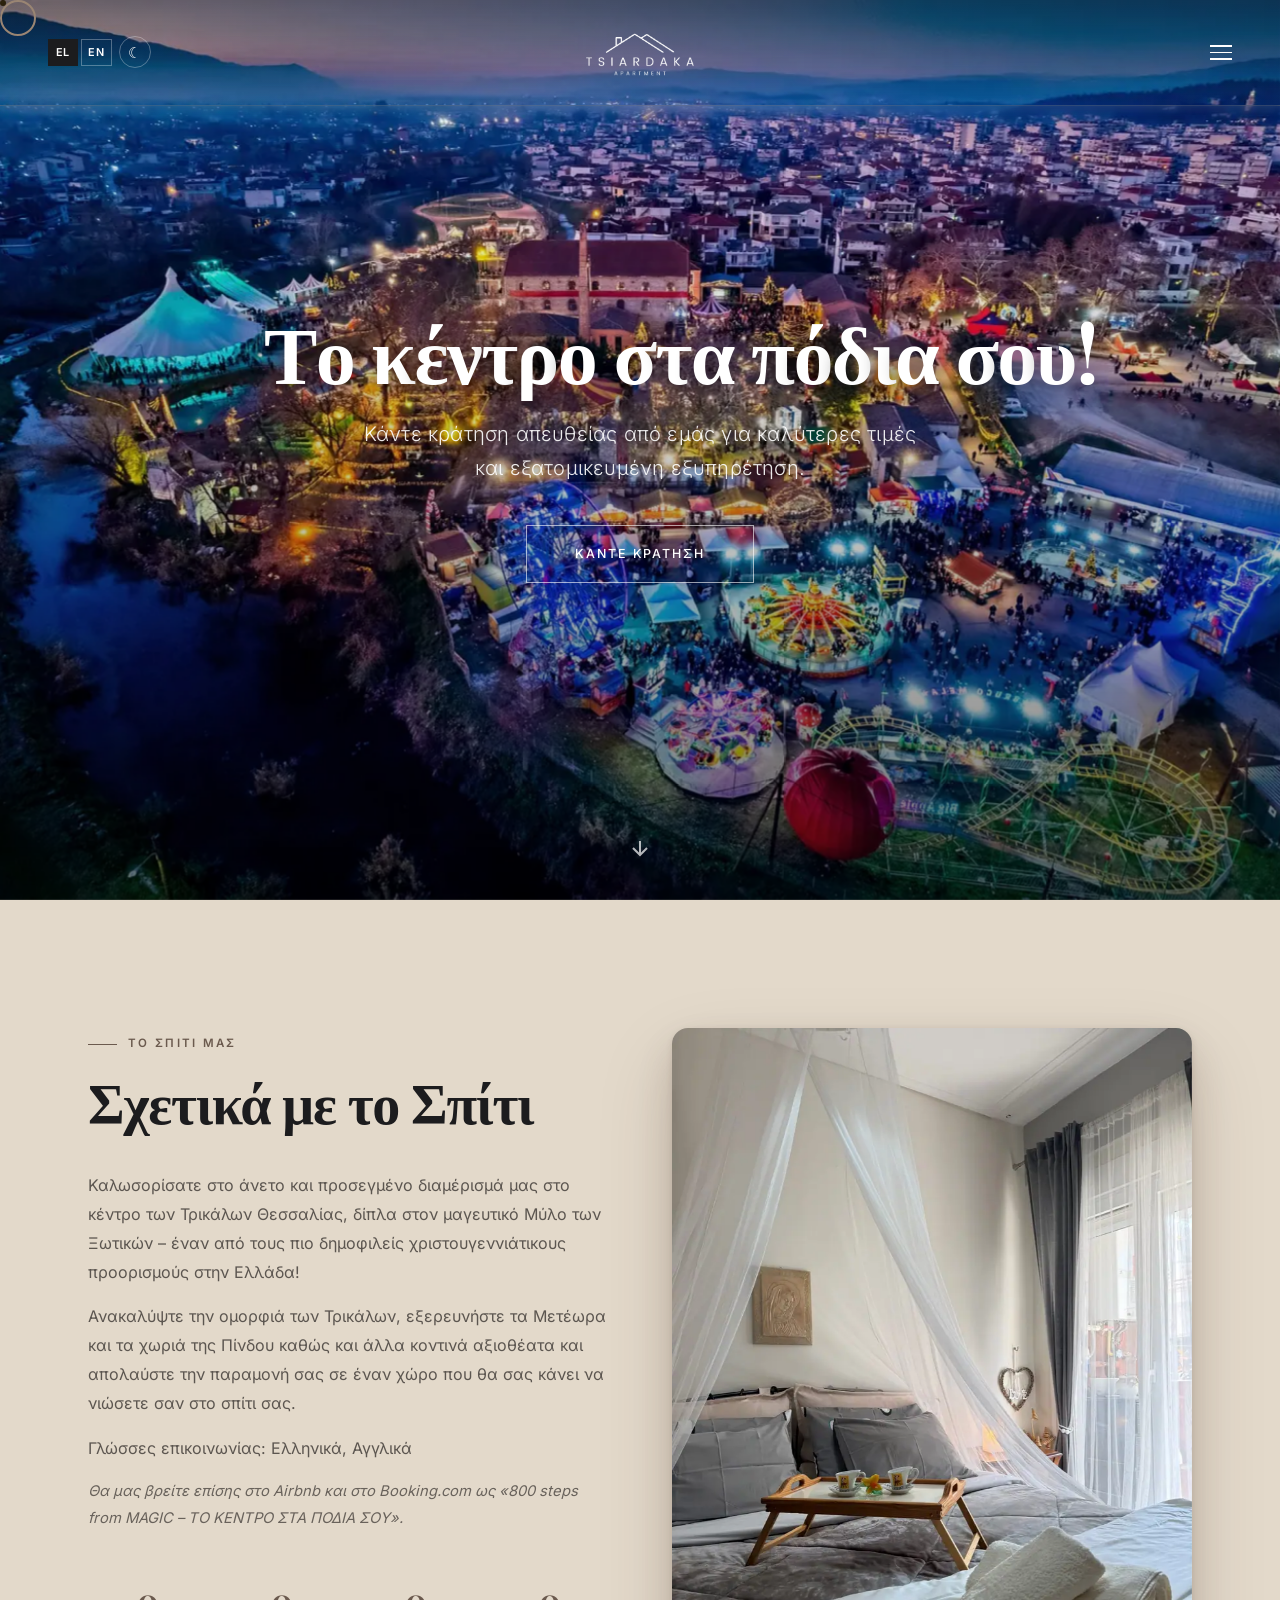
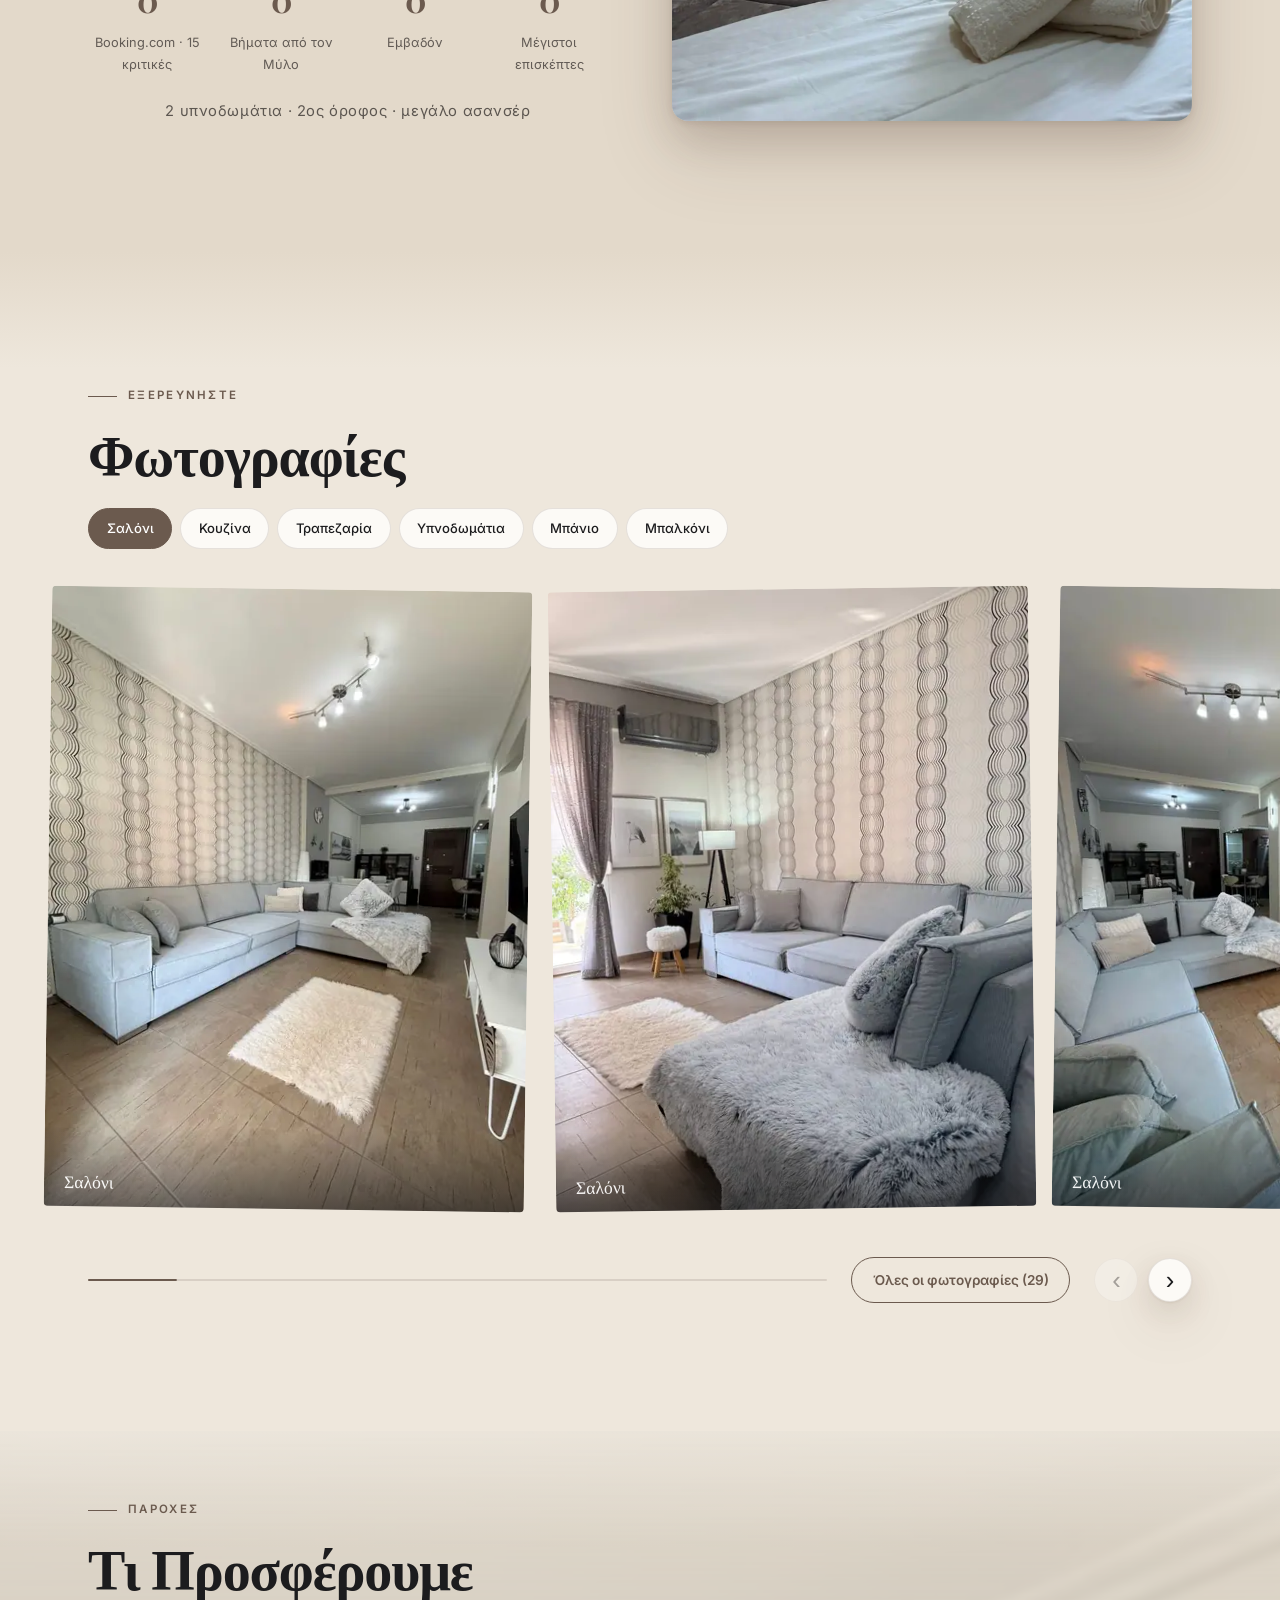
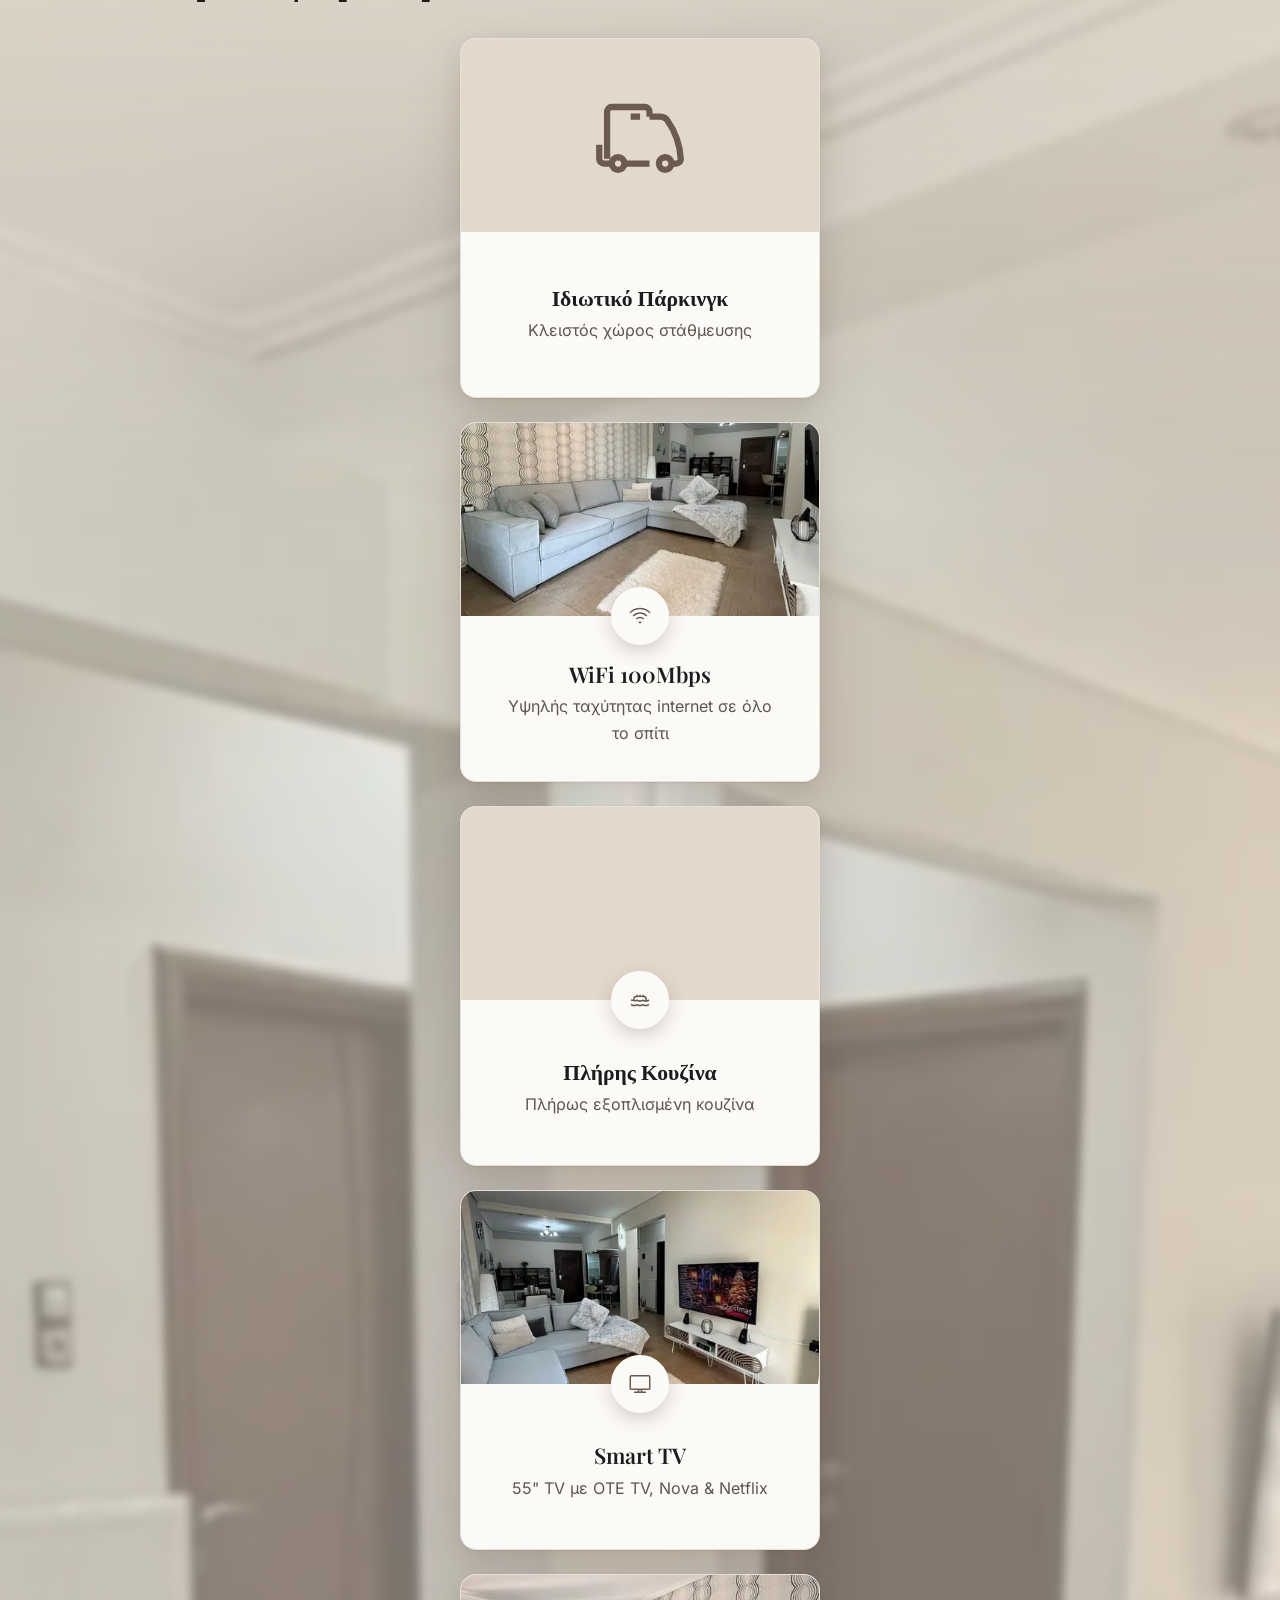
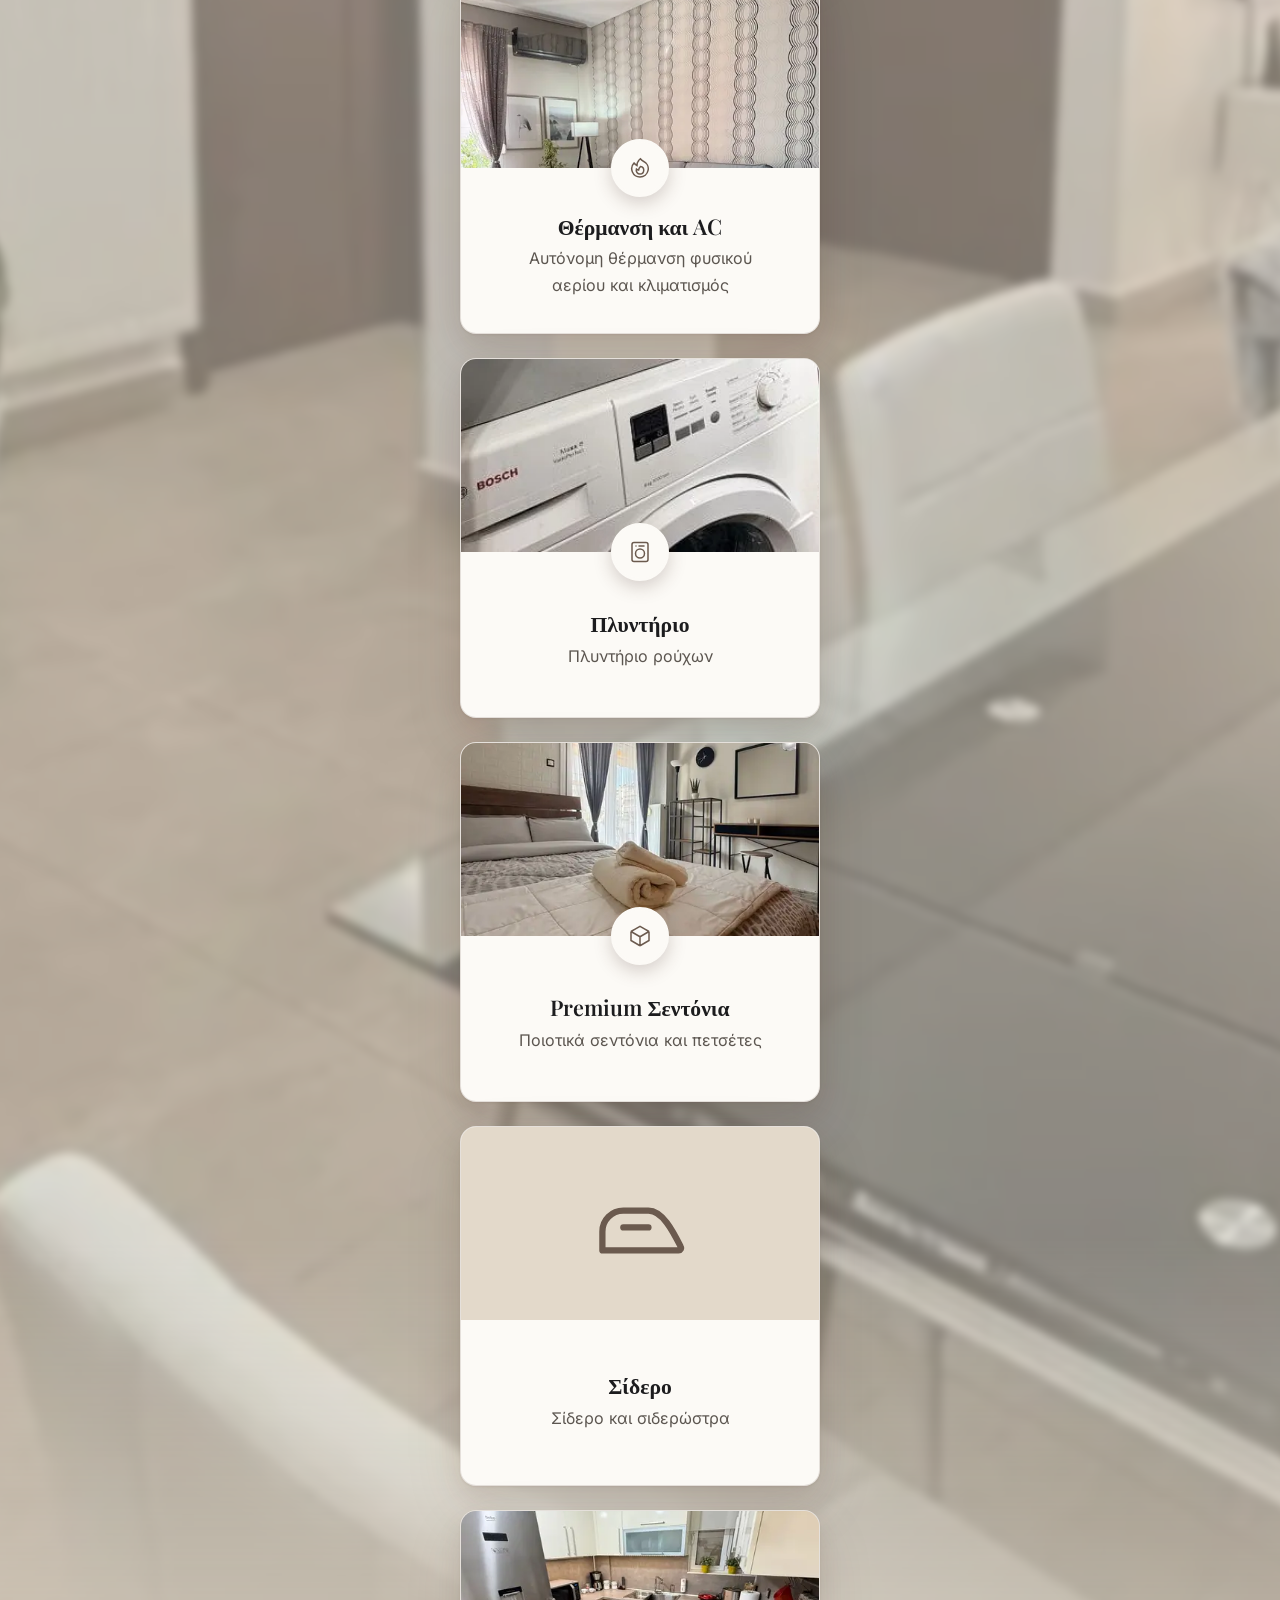
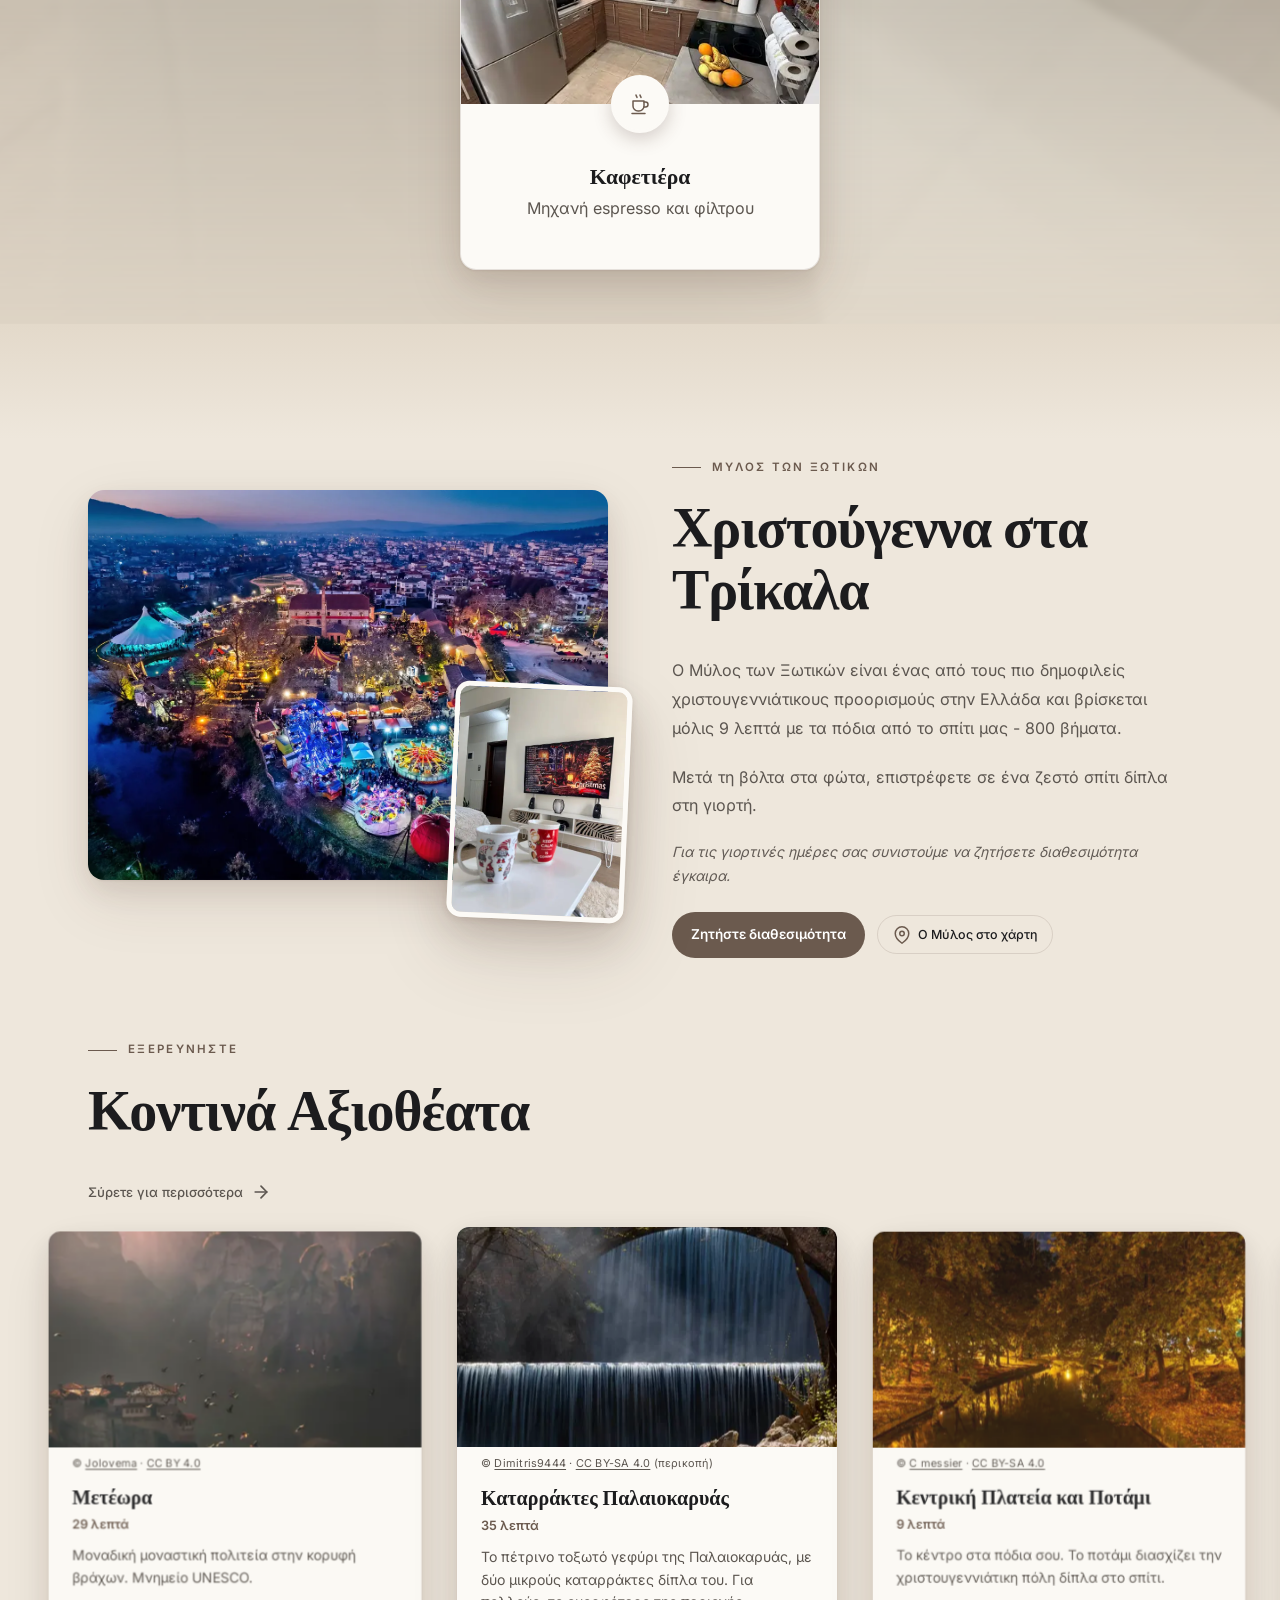
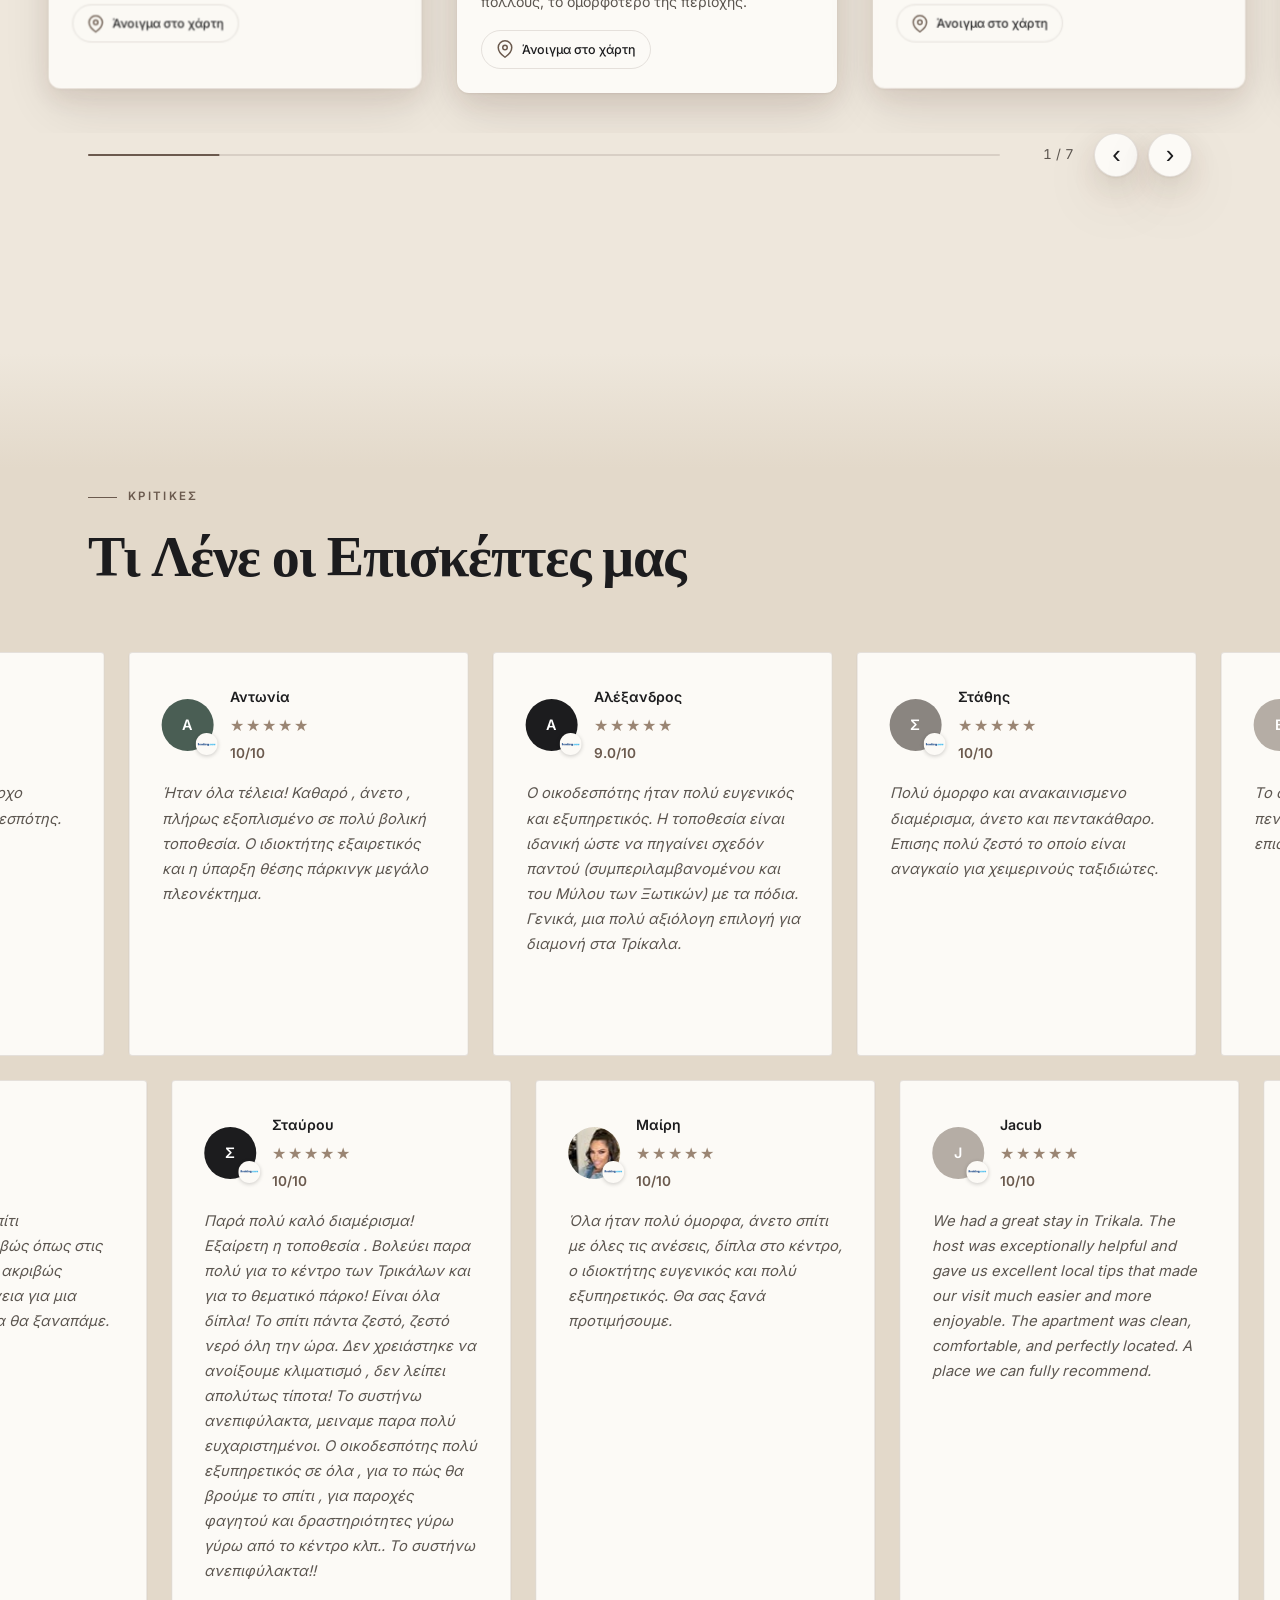
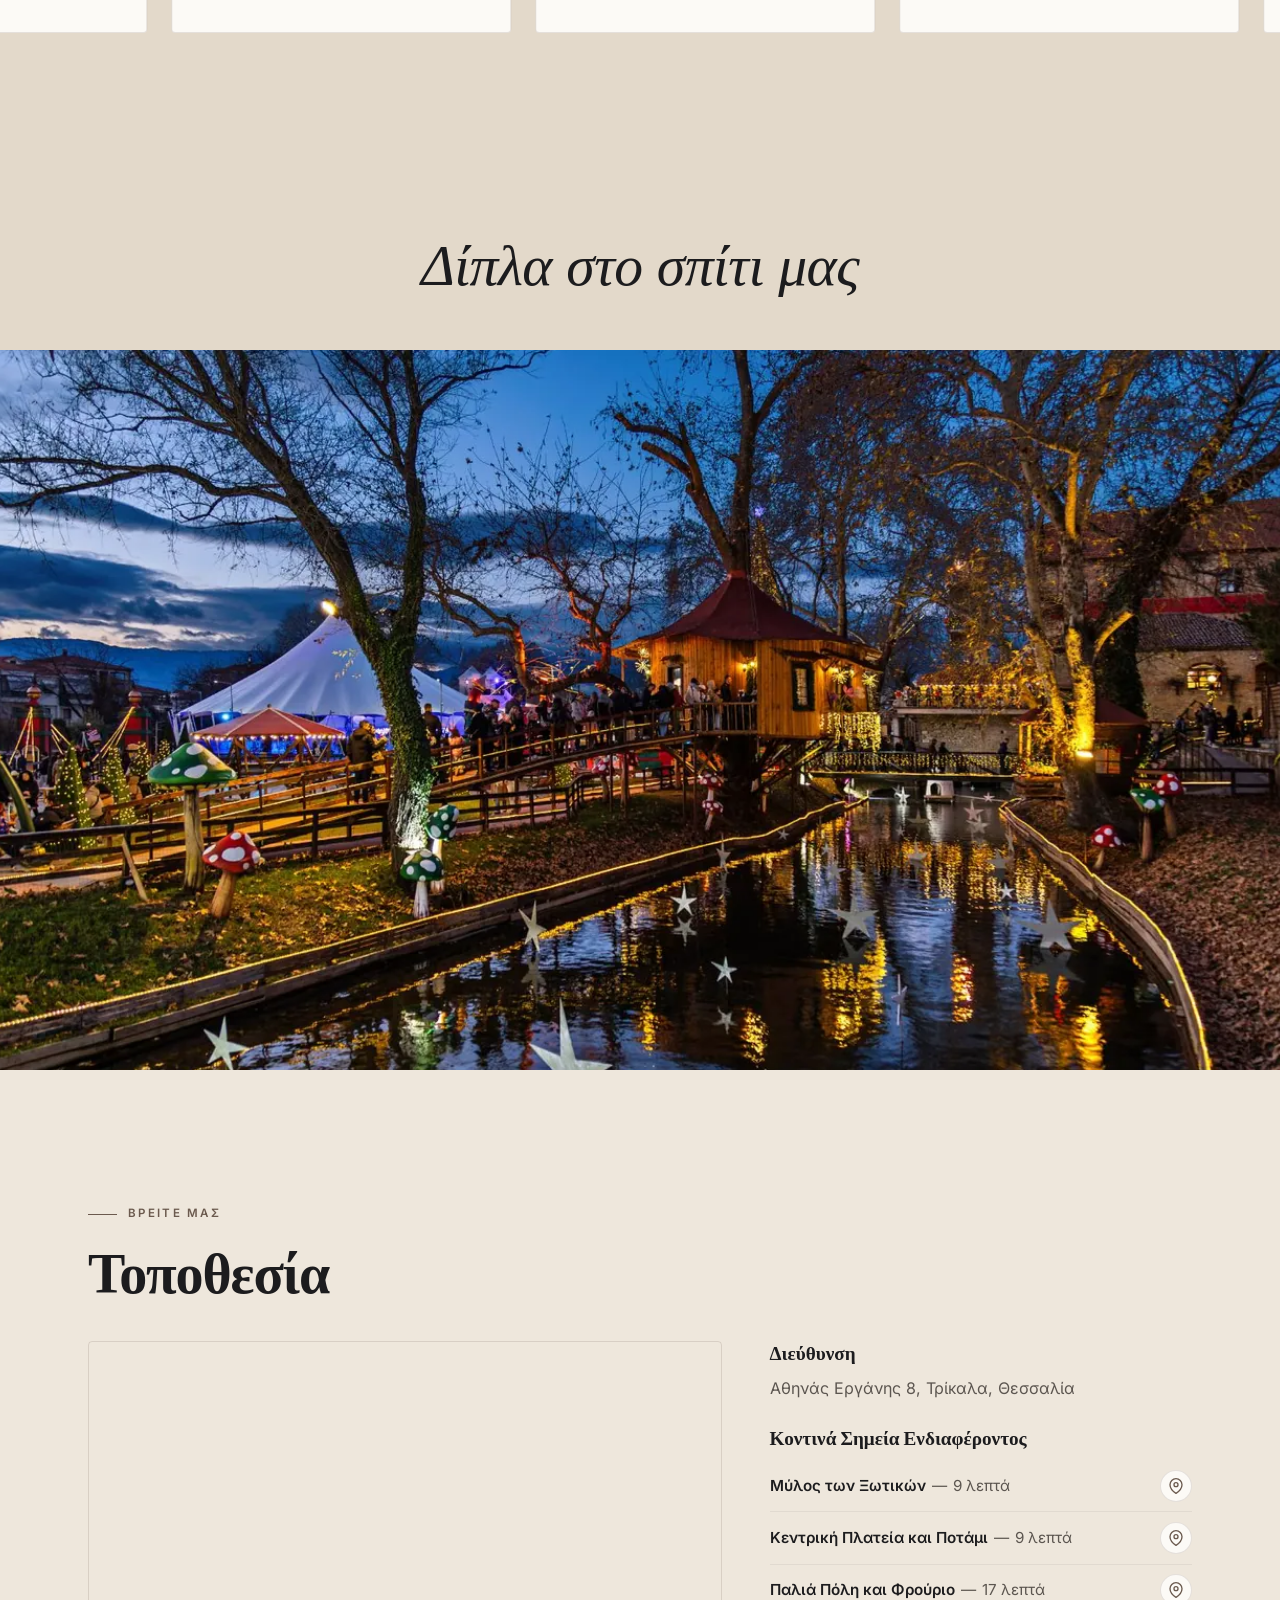
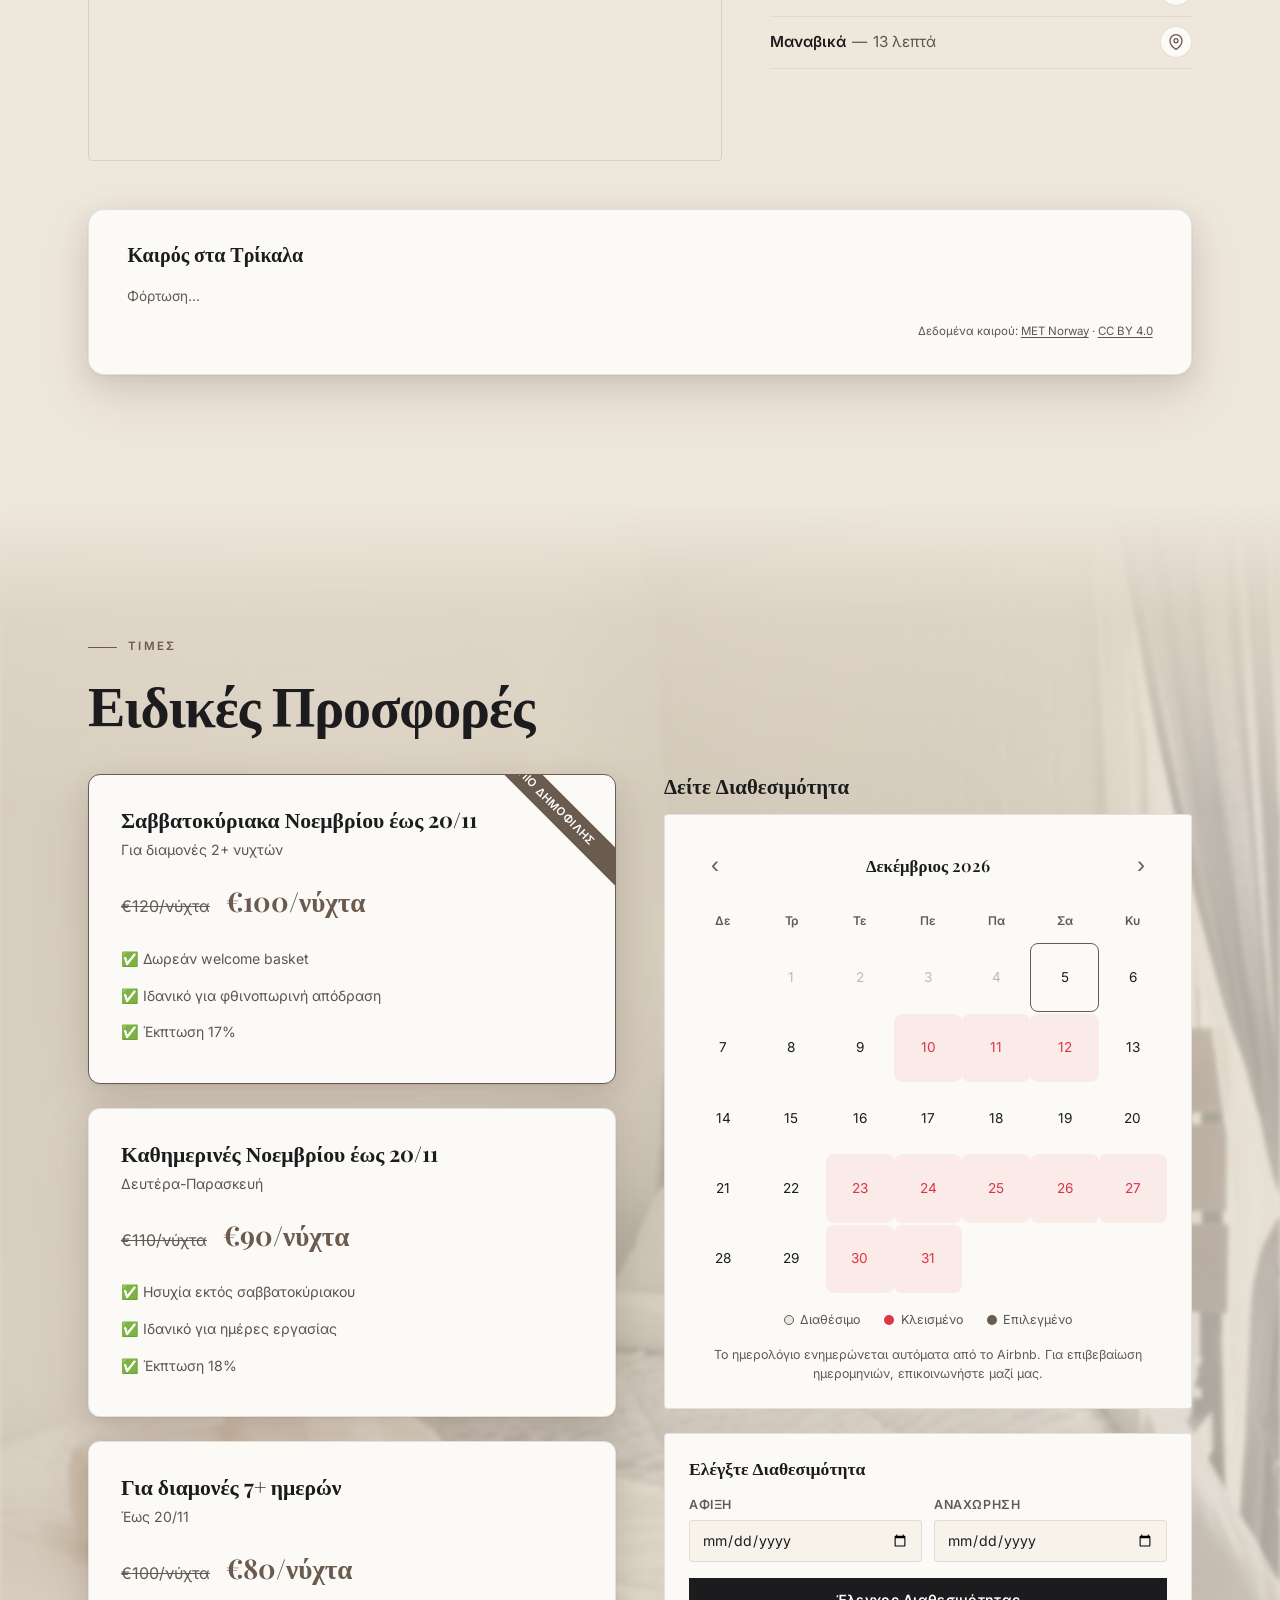
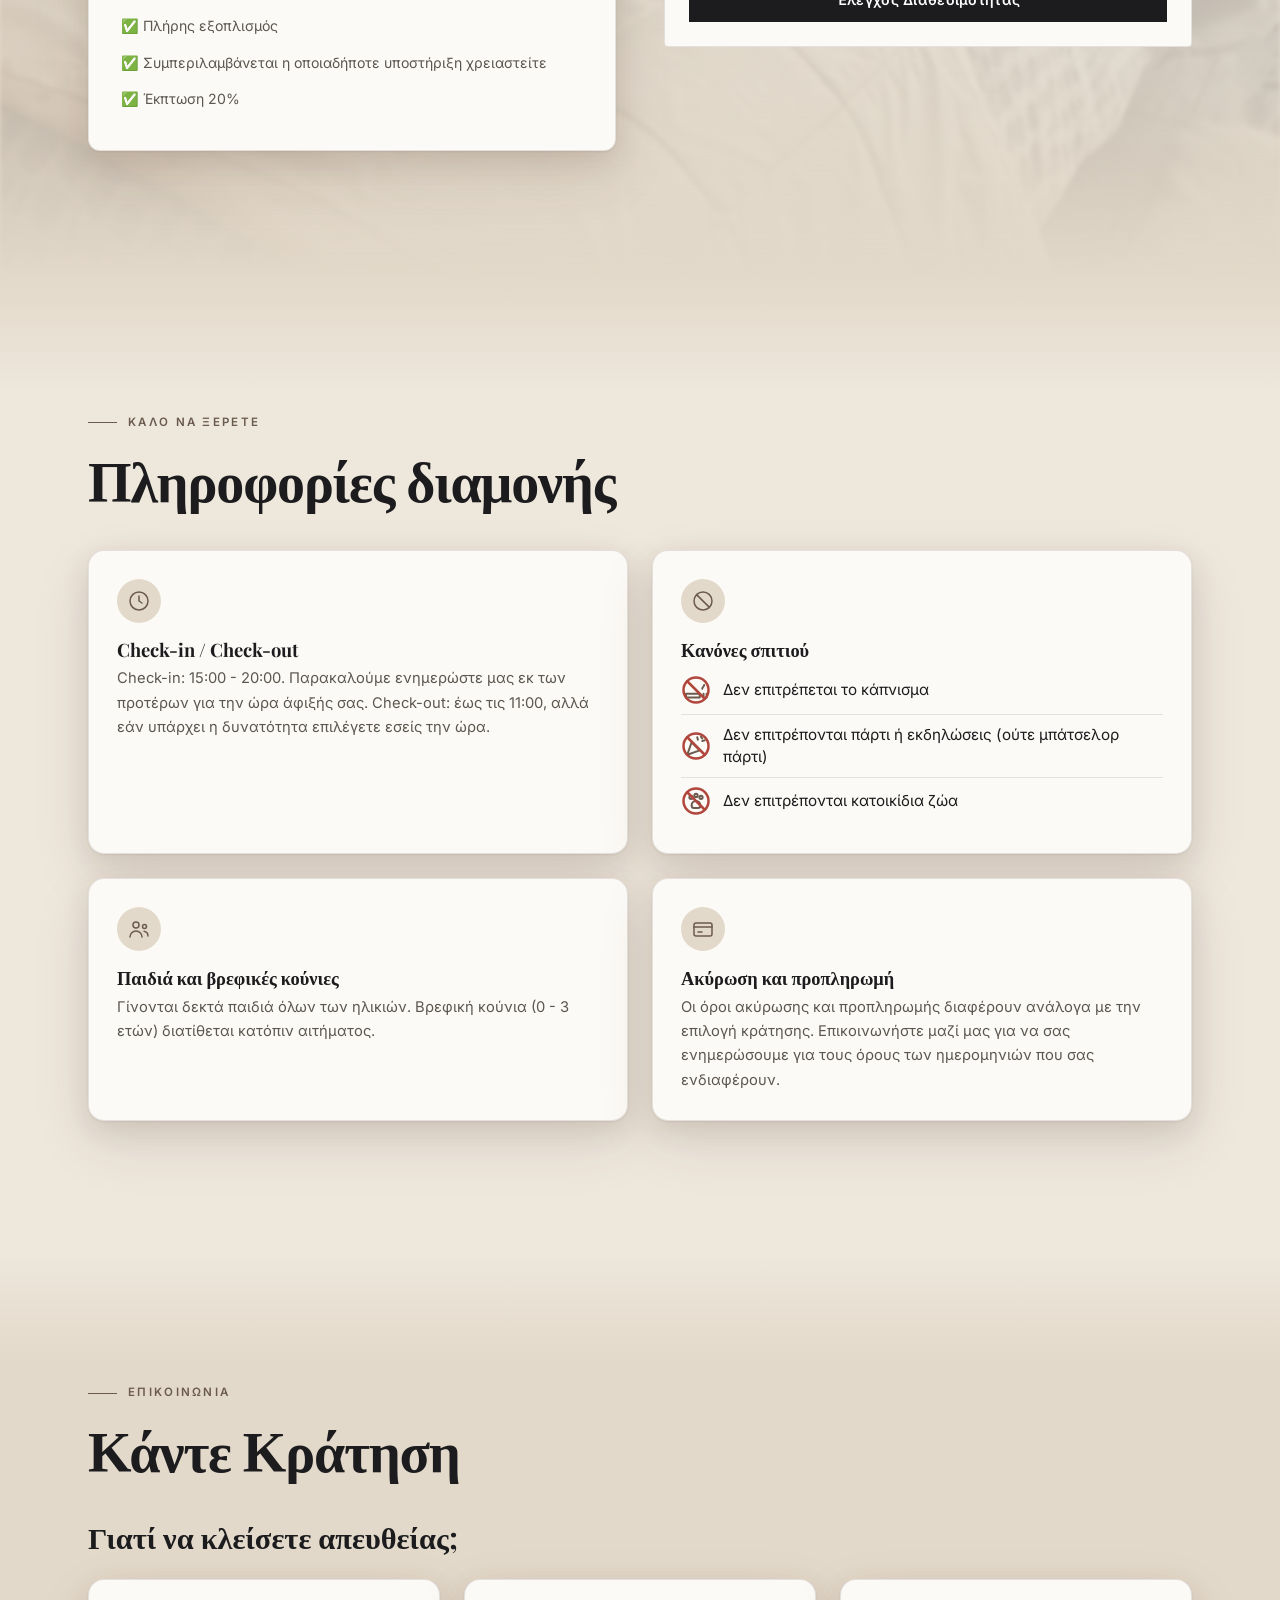
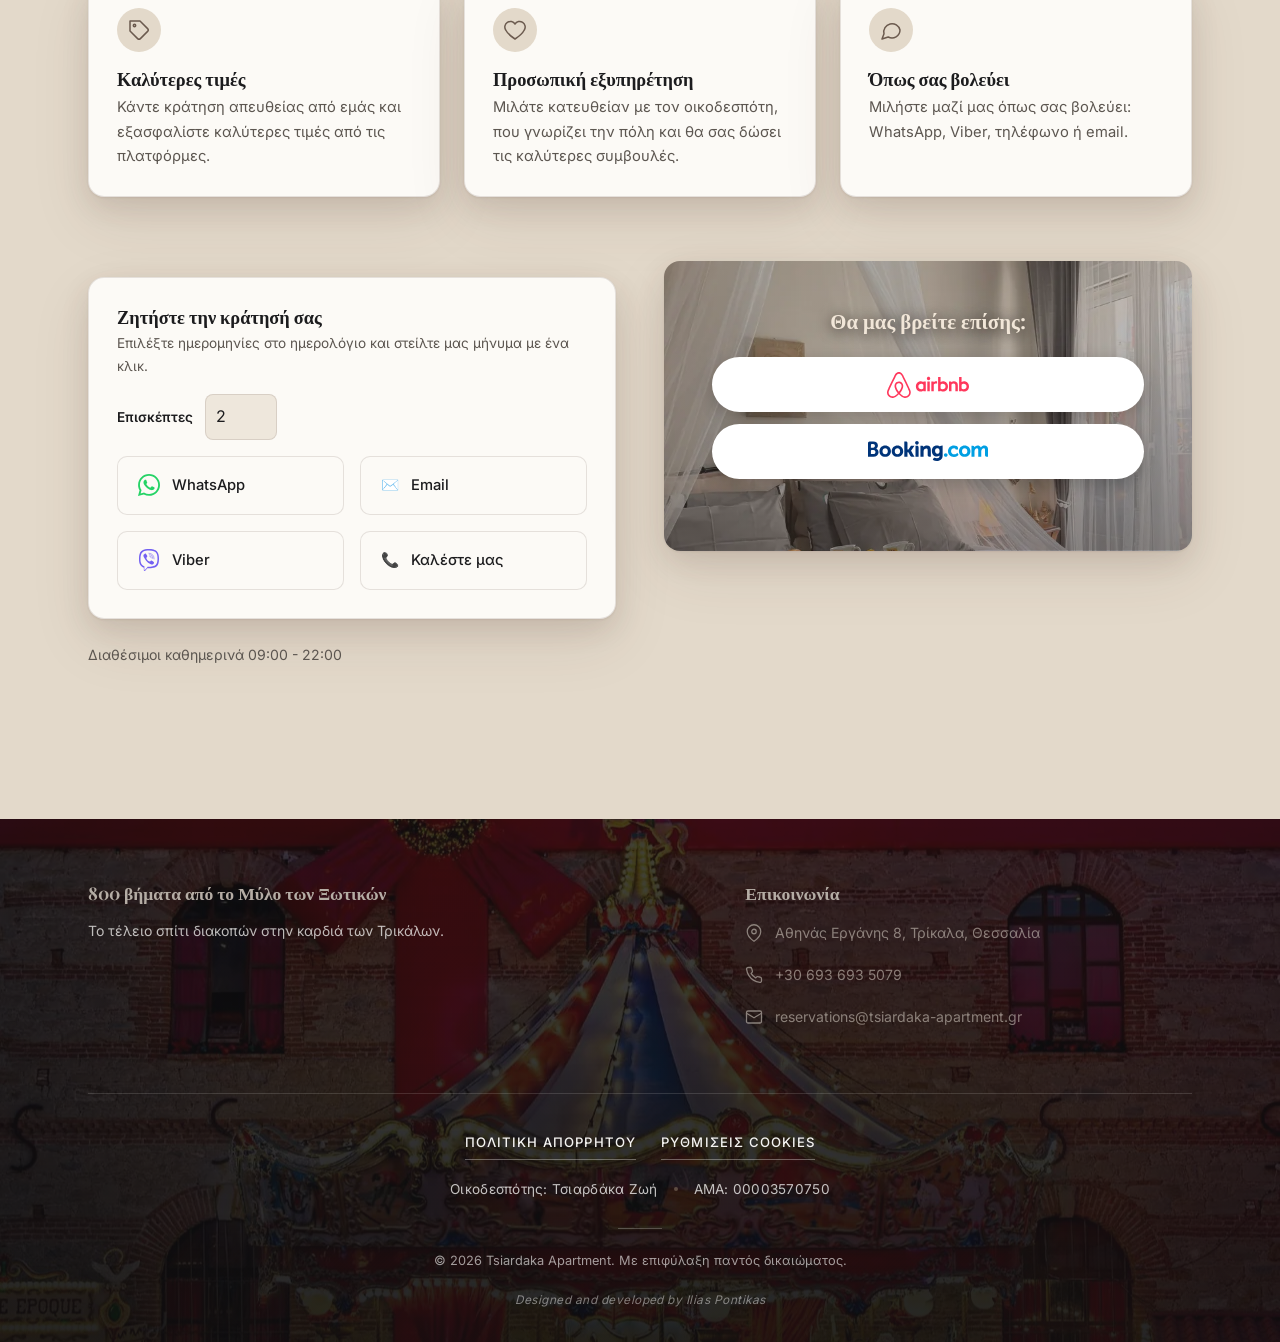
==== commit 86d933a6: "fix: Availability calendar weeks start on Monday (Sunday in the last column) Co-Authored-By: Claude " ====
--- a/index.html
+++ b/index.html
@@ -63,7 +63,7 @@
     <meta property="place:location:longitude" content="21.764678">
 
     <!-- CSS -->
-    <link rel="stylesheet" href="css/style.css?v=80906fc4">
+    <link rel="stylesheet" href="css/style.css?v=e74f0d7f">
     <link href="https://unpkg.com/maplibre-gl@3.6.2/dist/maplibre-gl.css" rel="stylesheet">
     <link rel="stylesheet" href="https://cdn.jsdelivr.net/npm/vanilla-cookieconsent@3/dist/cookieconsent.css">
 
@@ -1175,8 +1175,8 @@
     <script src="https://cdnjs.cloudflare.com/ajax/libs/gsap/3.12.5/TextPlugin.min.js" defer></script>
 <script src="https://unpkg.com/maplibre-gl@3.6.2/dist/maplibre-gl.js" defer></script>
     <script src="https://cdn.jsdelivr.net/npm/vanilla-cookieconsent@3/dist/cookieconsent.umd.js" defer></script>
-    <script src="js/language-switcher.js?v=80906fc4" defer></script>
+    <script src="js/language-switcher.js?v=e74f0d7f" defer></script>
     <!-- Modular entry point -->
-    <script type="module" src="js/main.js?v=80906fc4"></script>
+    <script type="module" src="js/main.js?v=e74f0d7f"></script>
 </body>
 </html>
--- a/css/style.css
+++ b/css/style.css
@@ -904,7 +904,8 @@
 }
 /* Desktop: square cards - photo on top, icon badge overlapping it, text below (phones keep compact rows) */
 @media (min-width: 769px) {
-    #amenities.section-padding { padding-top: clamp(3.5rem, 6vw, 5.5rem); }
+    /* the section is pinned while the cards stack, so it has to fit inside the window: padding and card size follow the window HEIGHT */
+    #amenities.section-padding { padding-top: clamp(2.5rem, 7vh, 5.5rem); padding-bottom: clamp(2rem, 6vh, 5rem); }
     .amenity-card {
         position: relative;
         grid-template-columns: 1fr;
@@ -913,8 +914,8 @@
         align-items: start;
         text-align: center;
         gap: 0;
-        width: min(430px, 46vh);
-        min-width: 300px;
+        width: min(430px, 40vh);
+        min-width: 280px;
         aspect-ratio: 1 / 1;
         min-height: 0;
         margin: 0 auto;
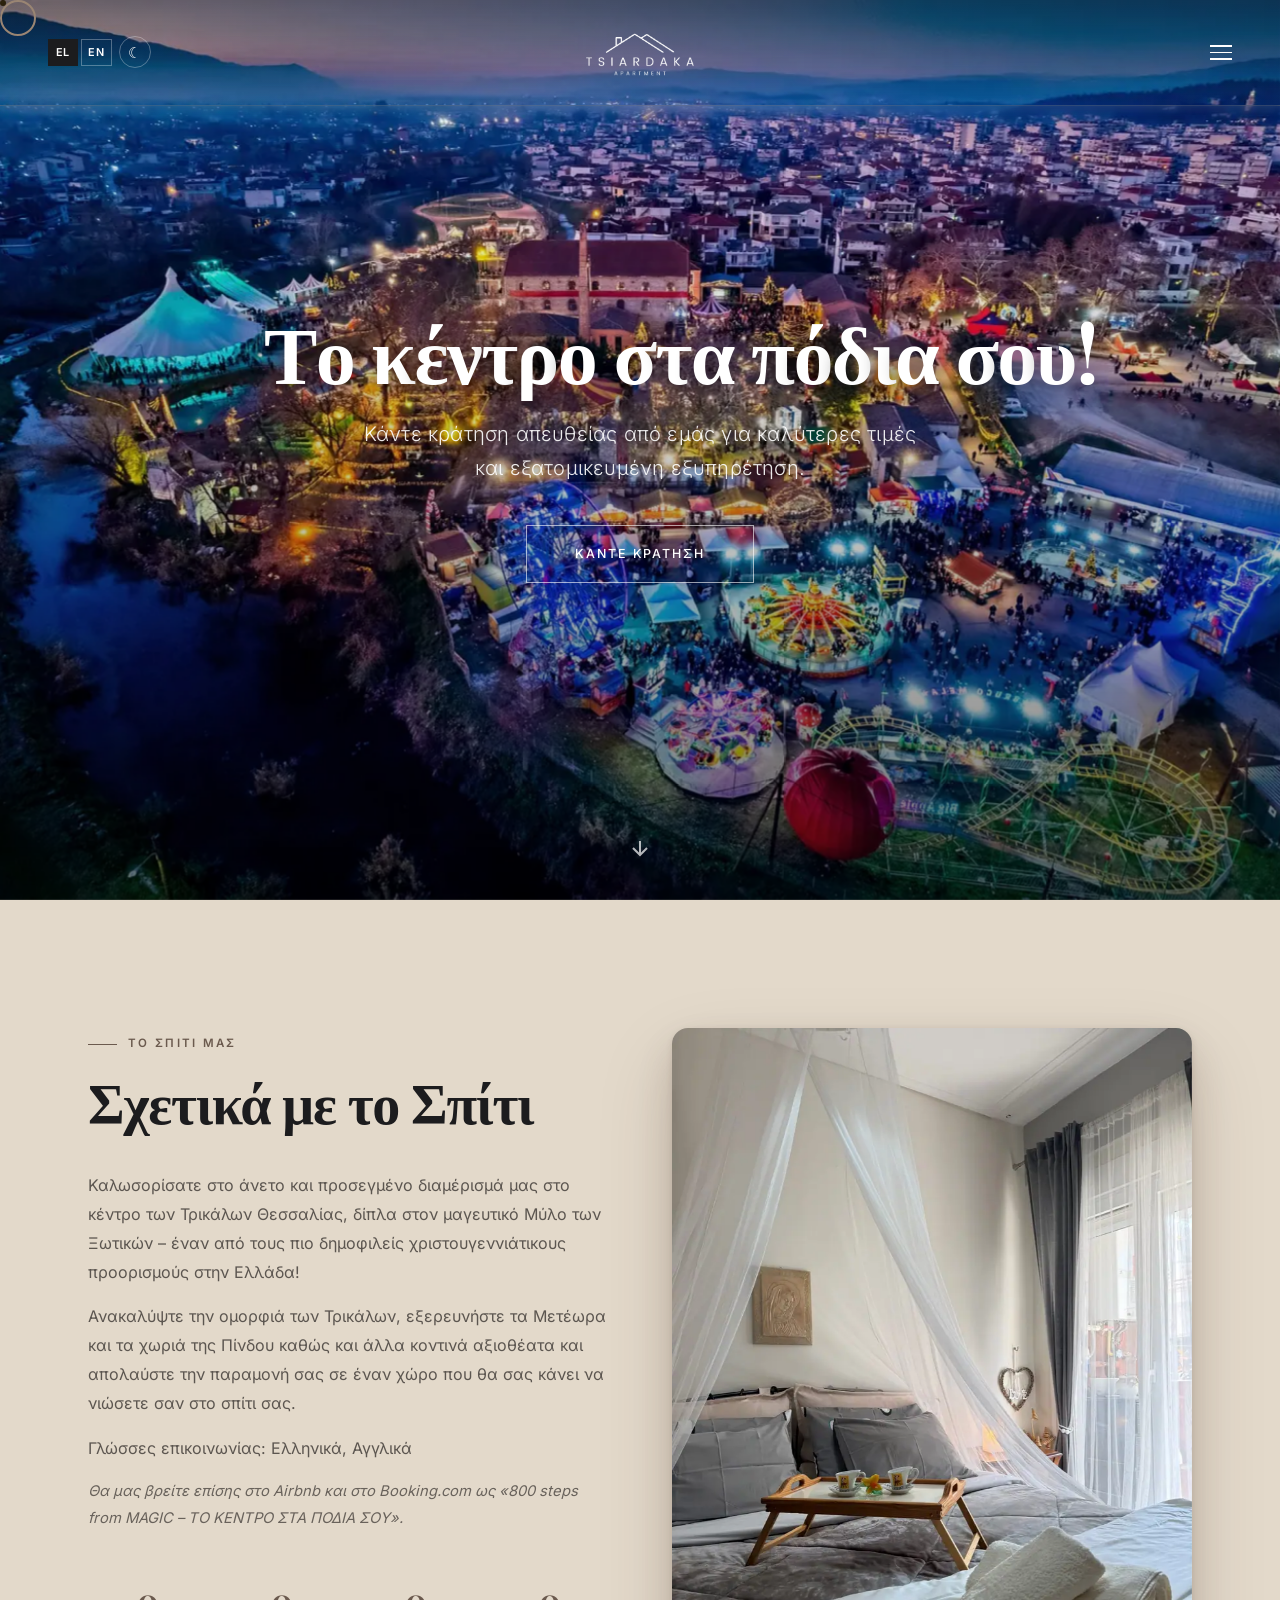
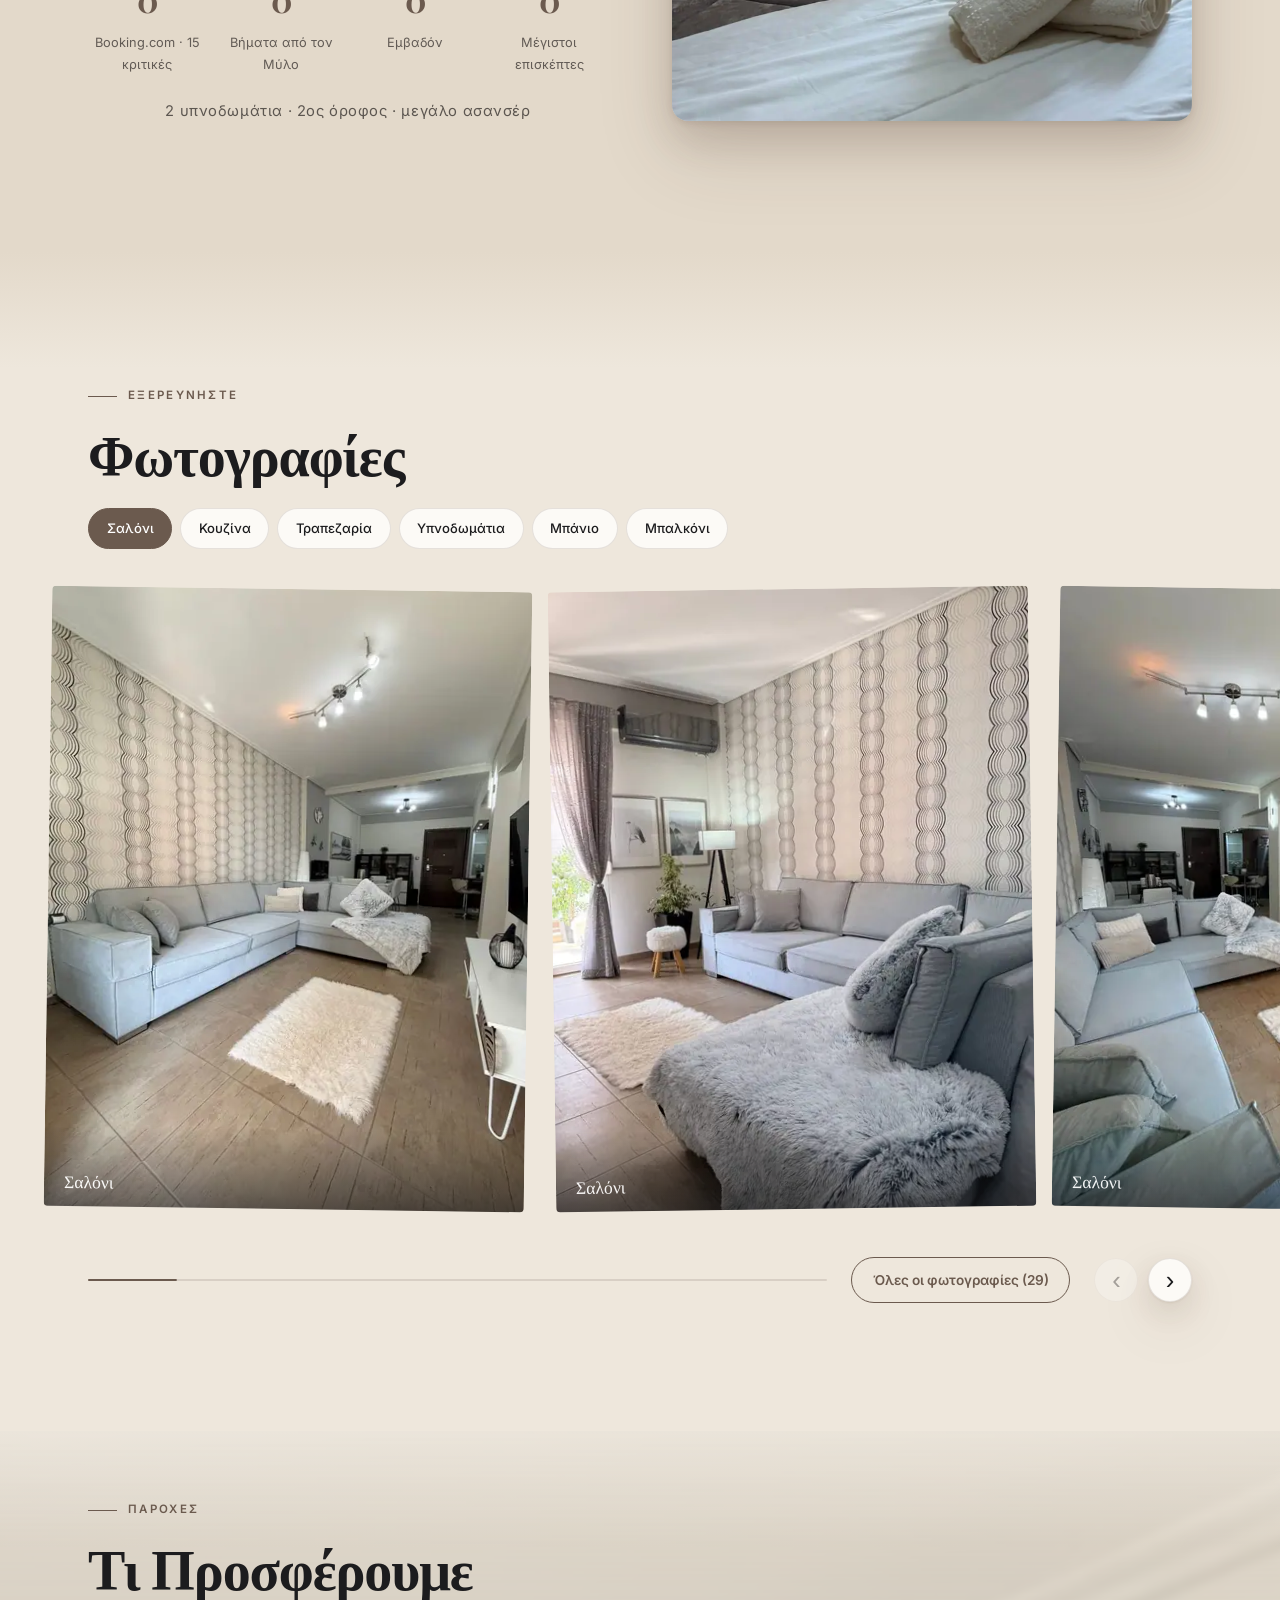
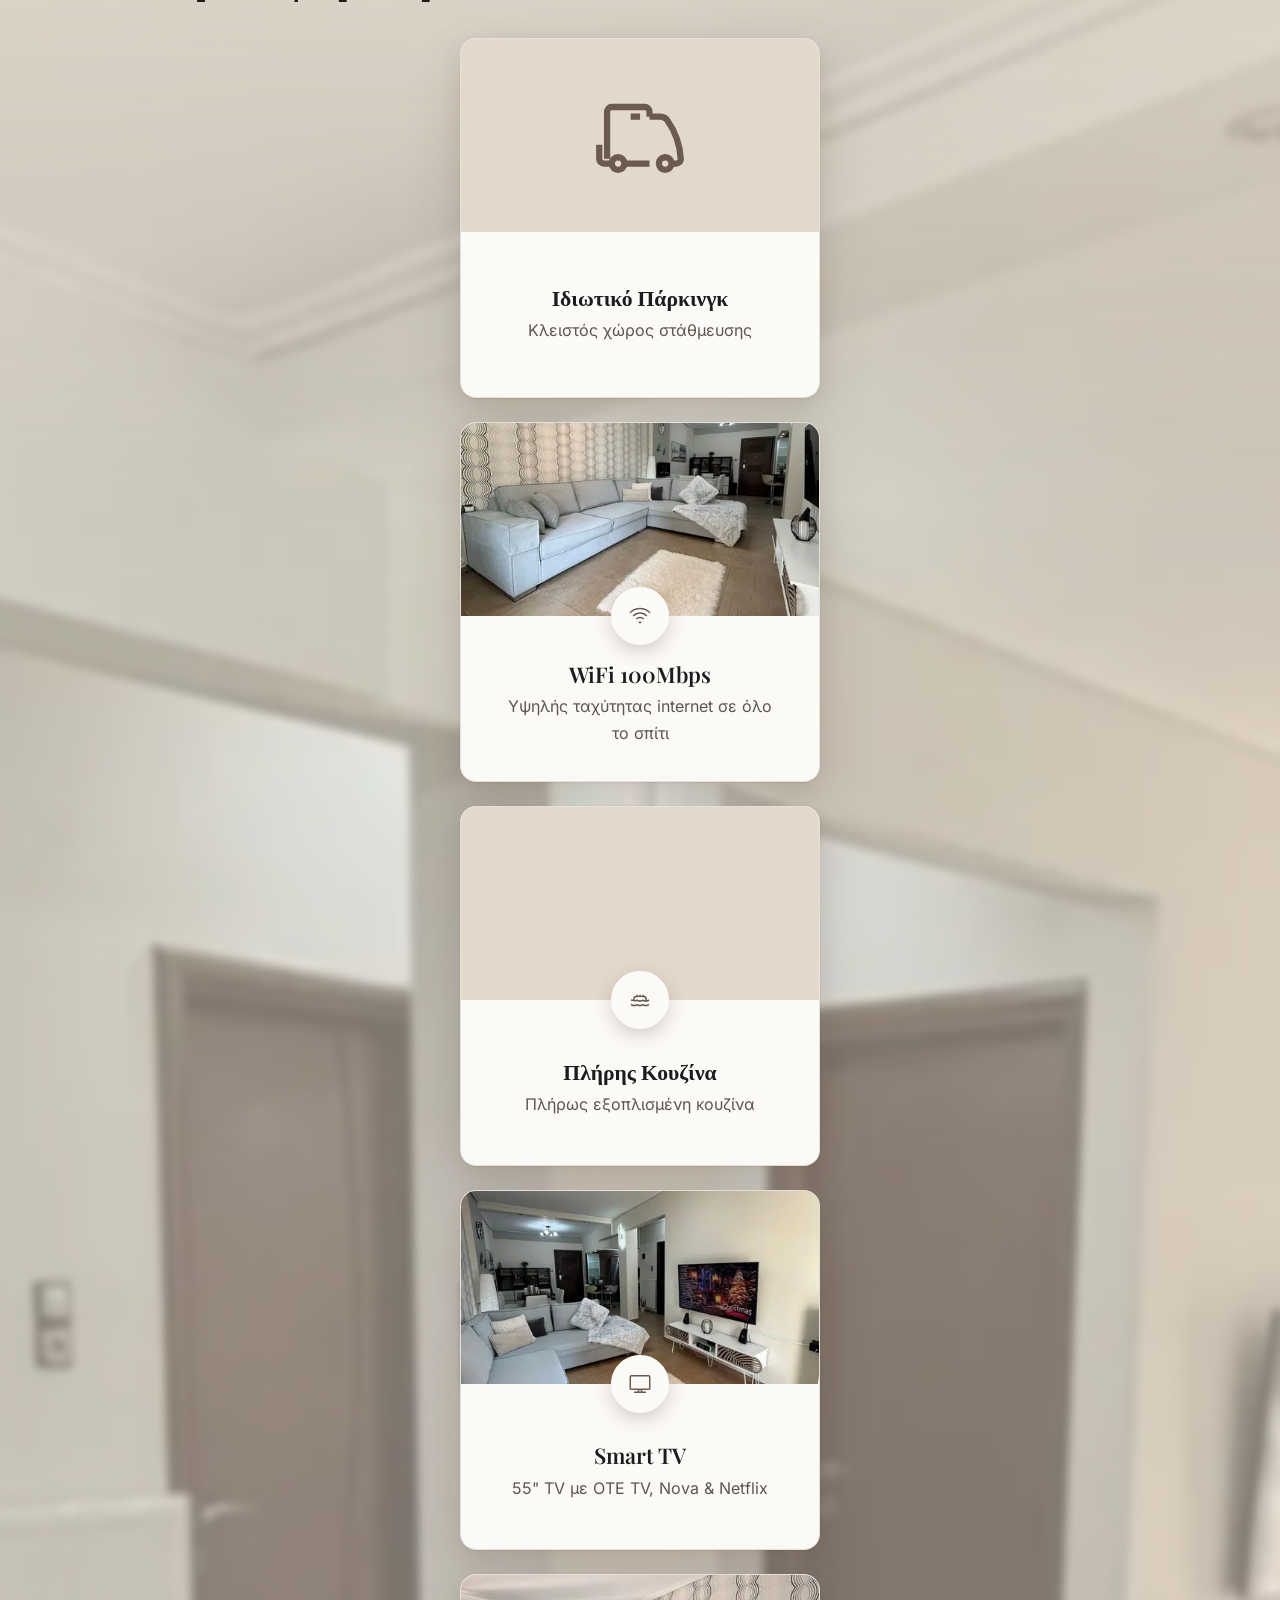
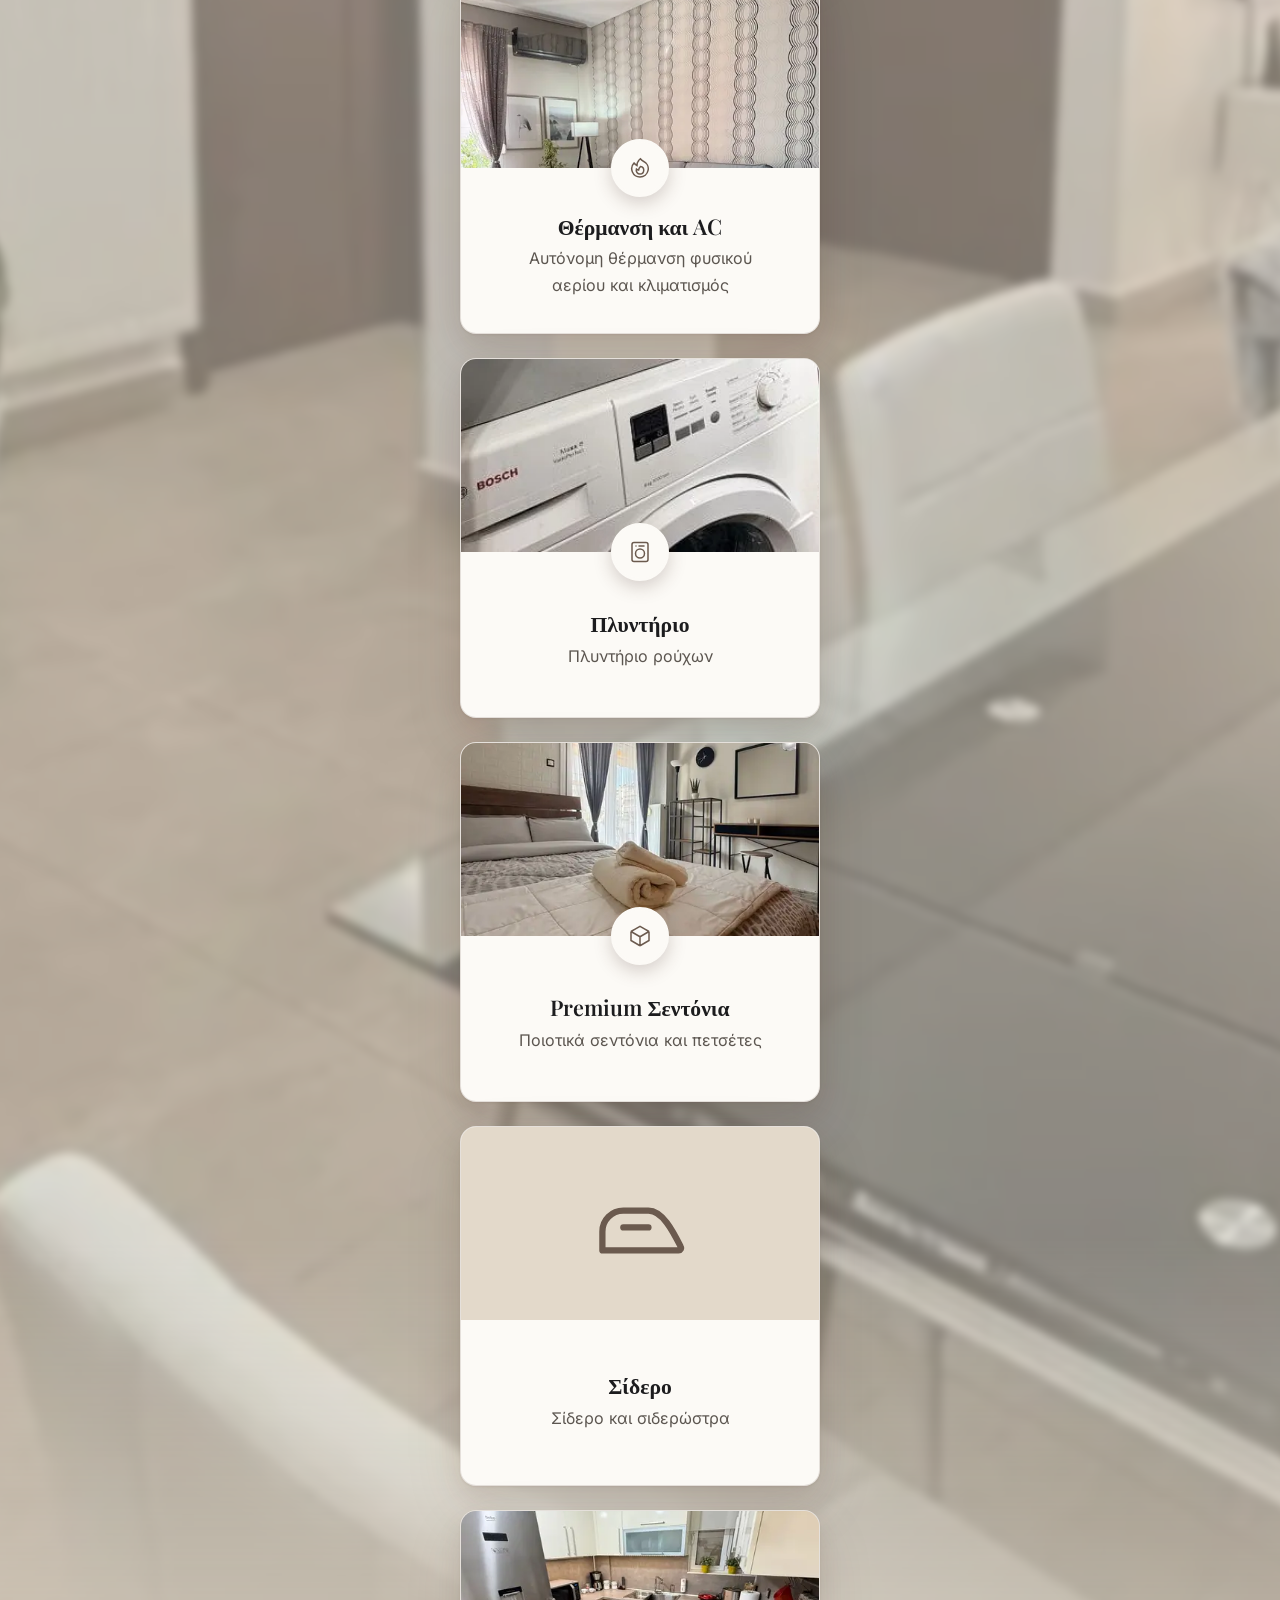
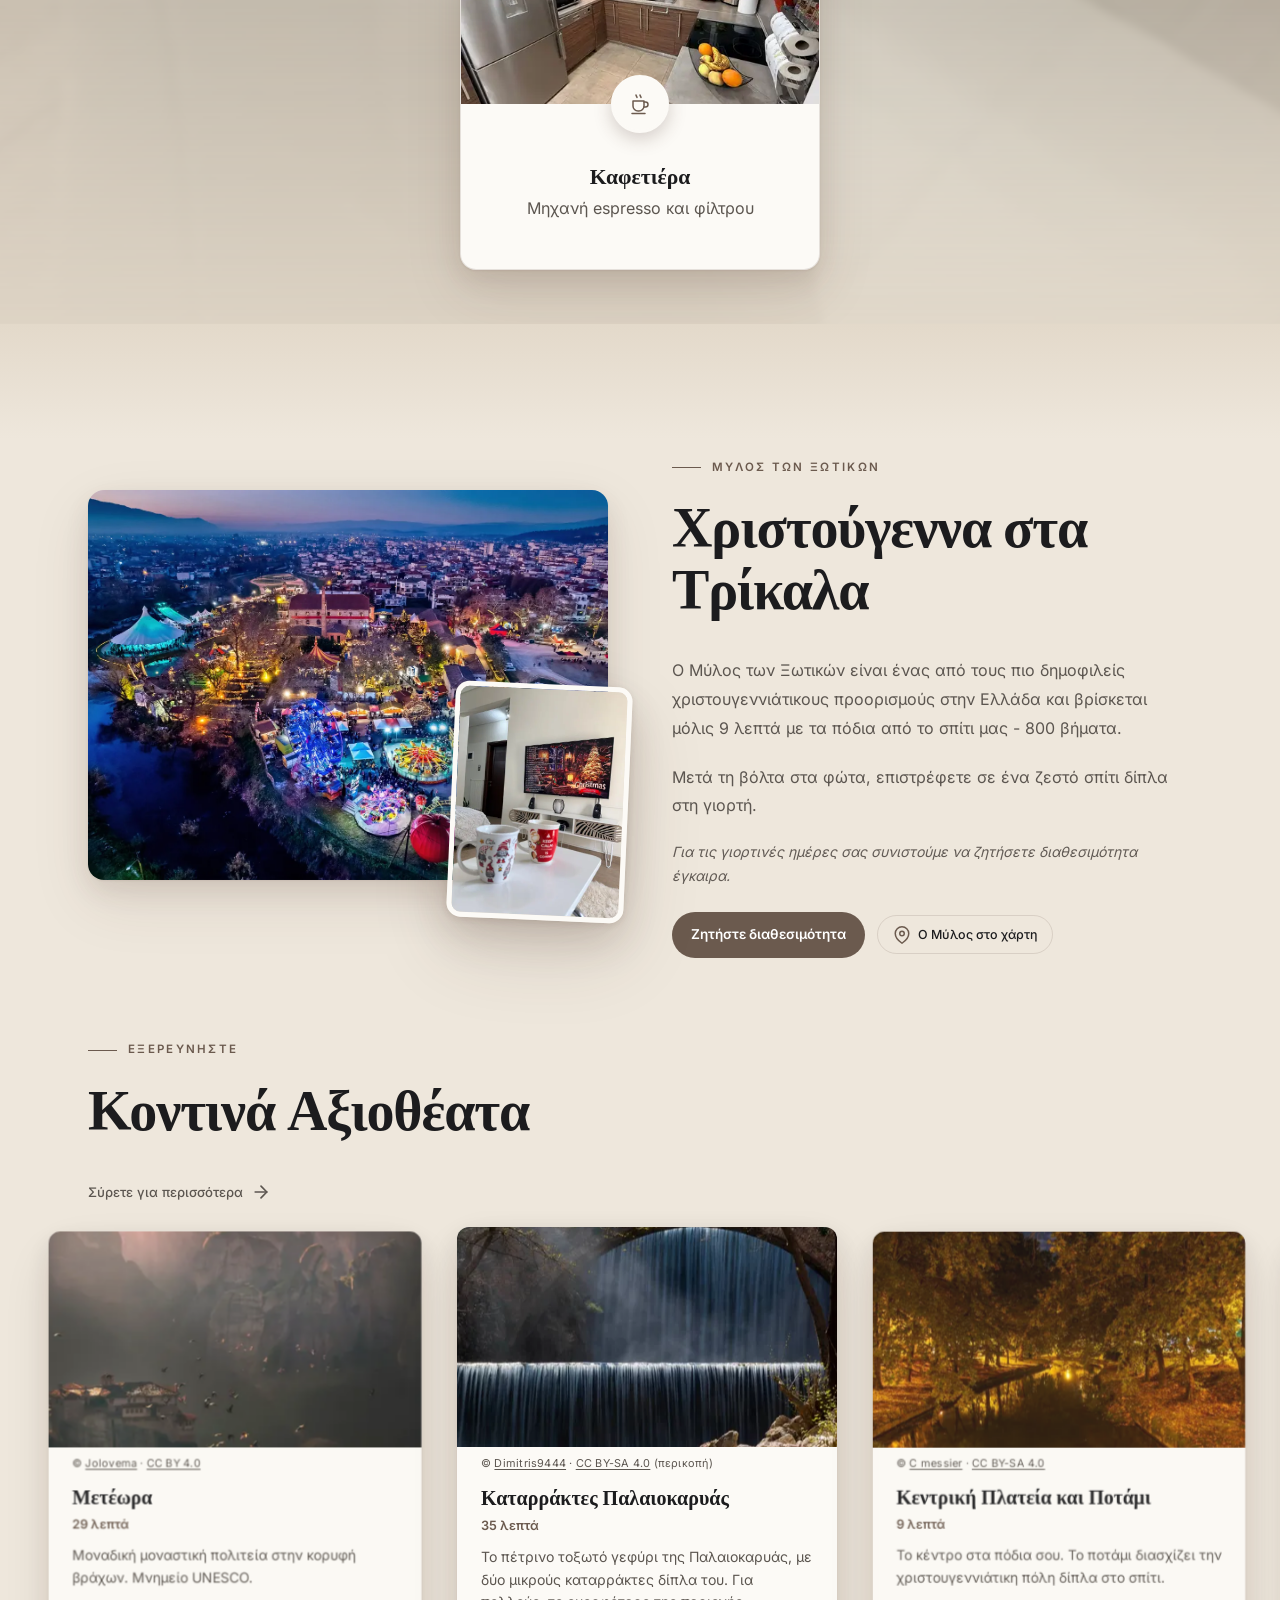
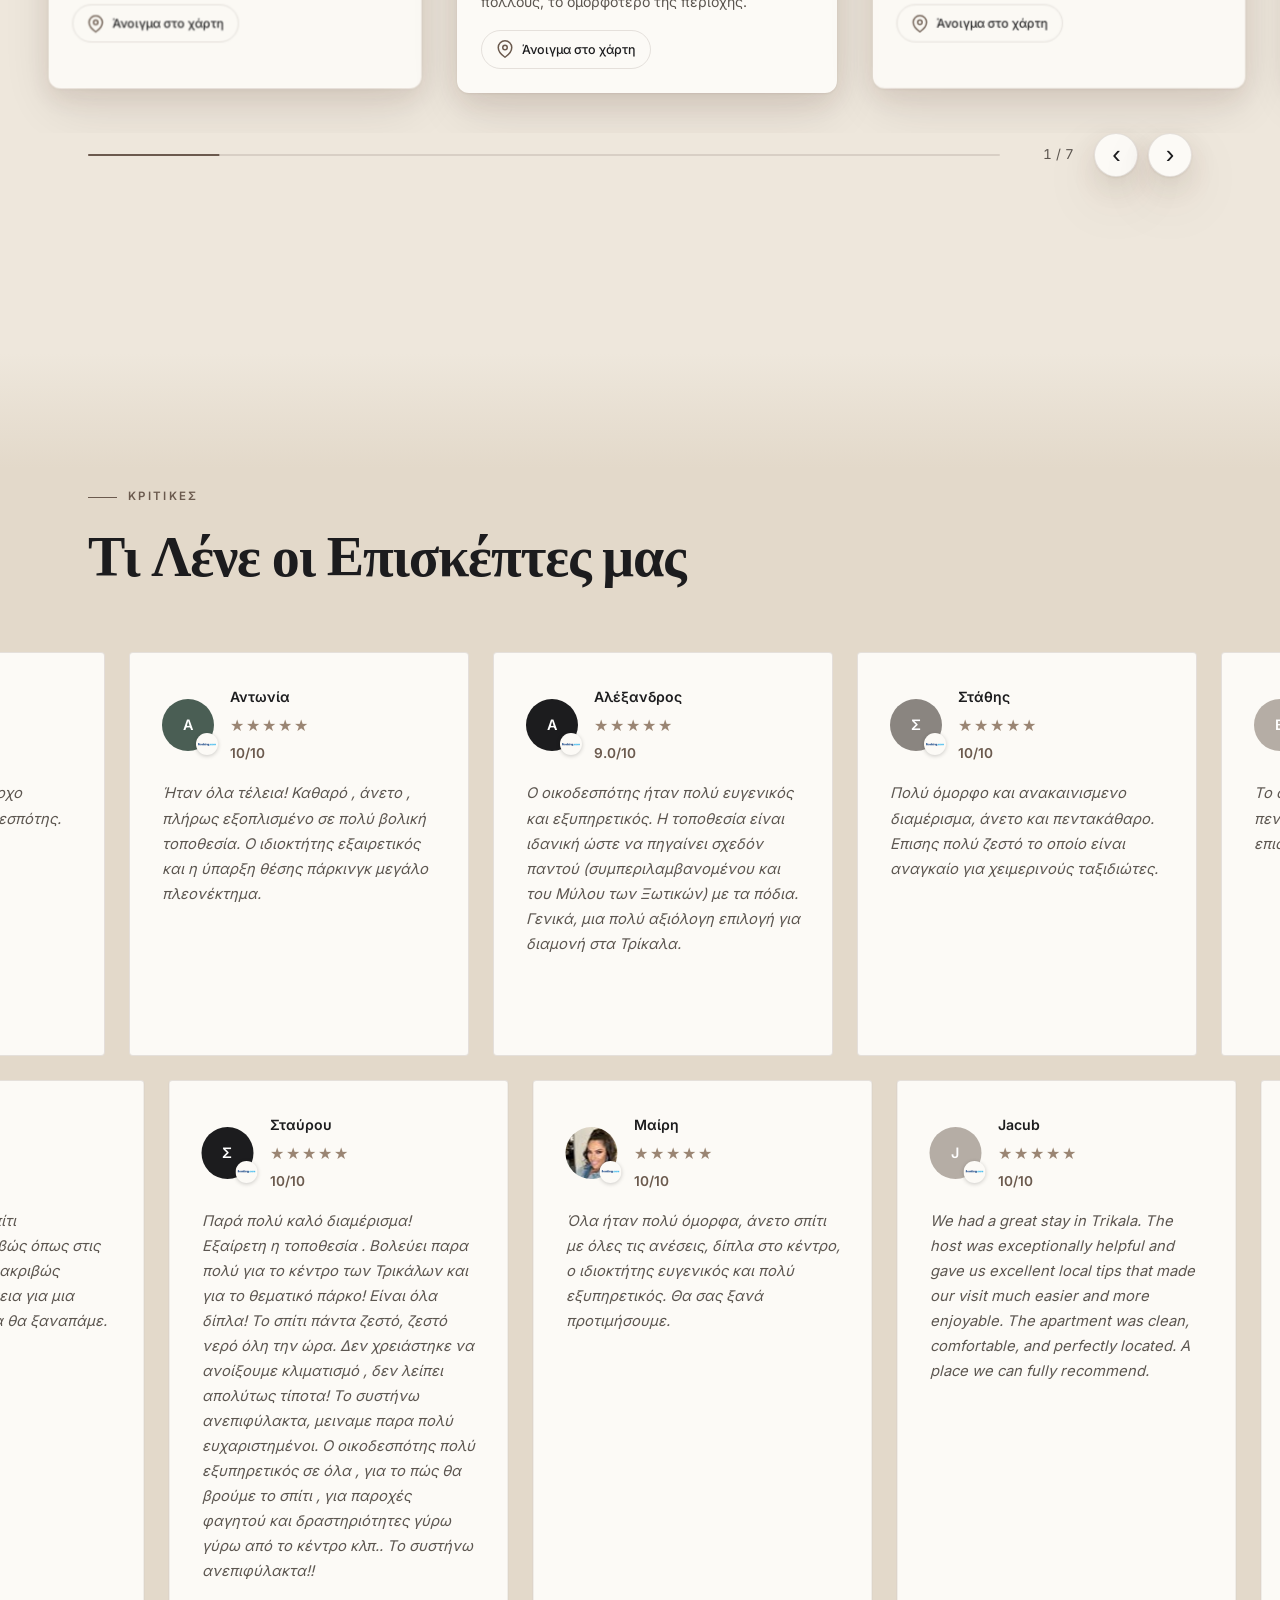
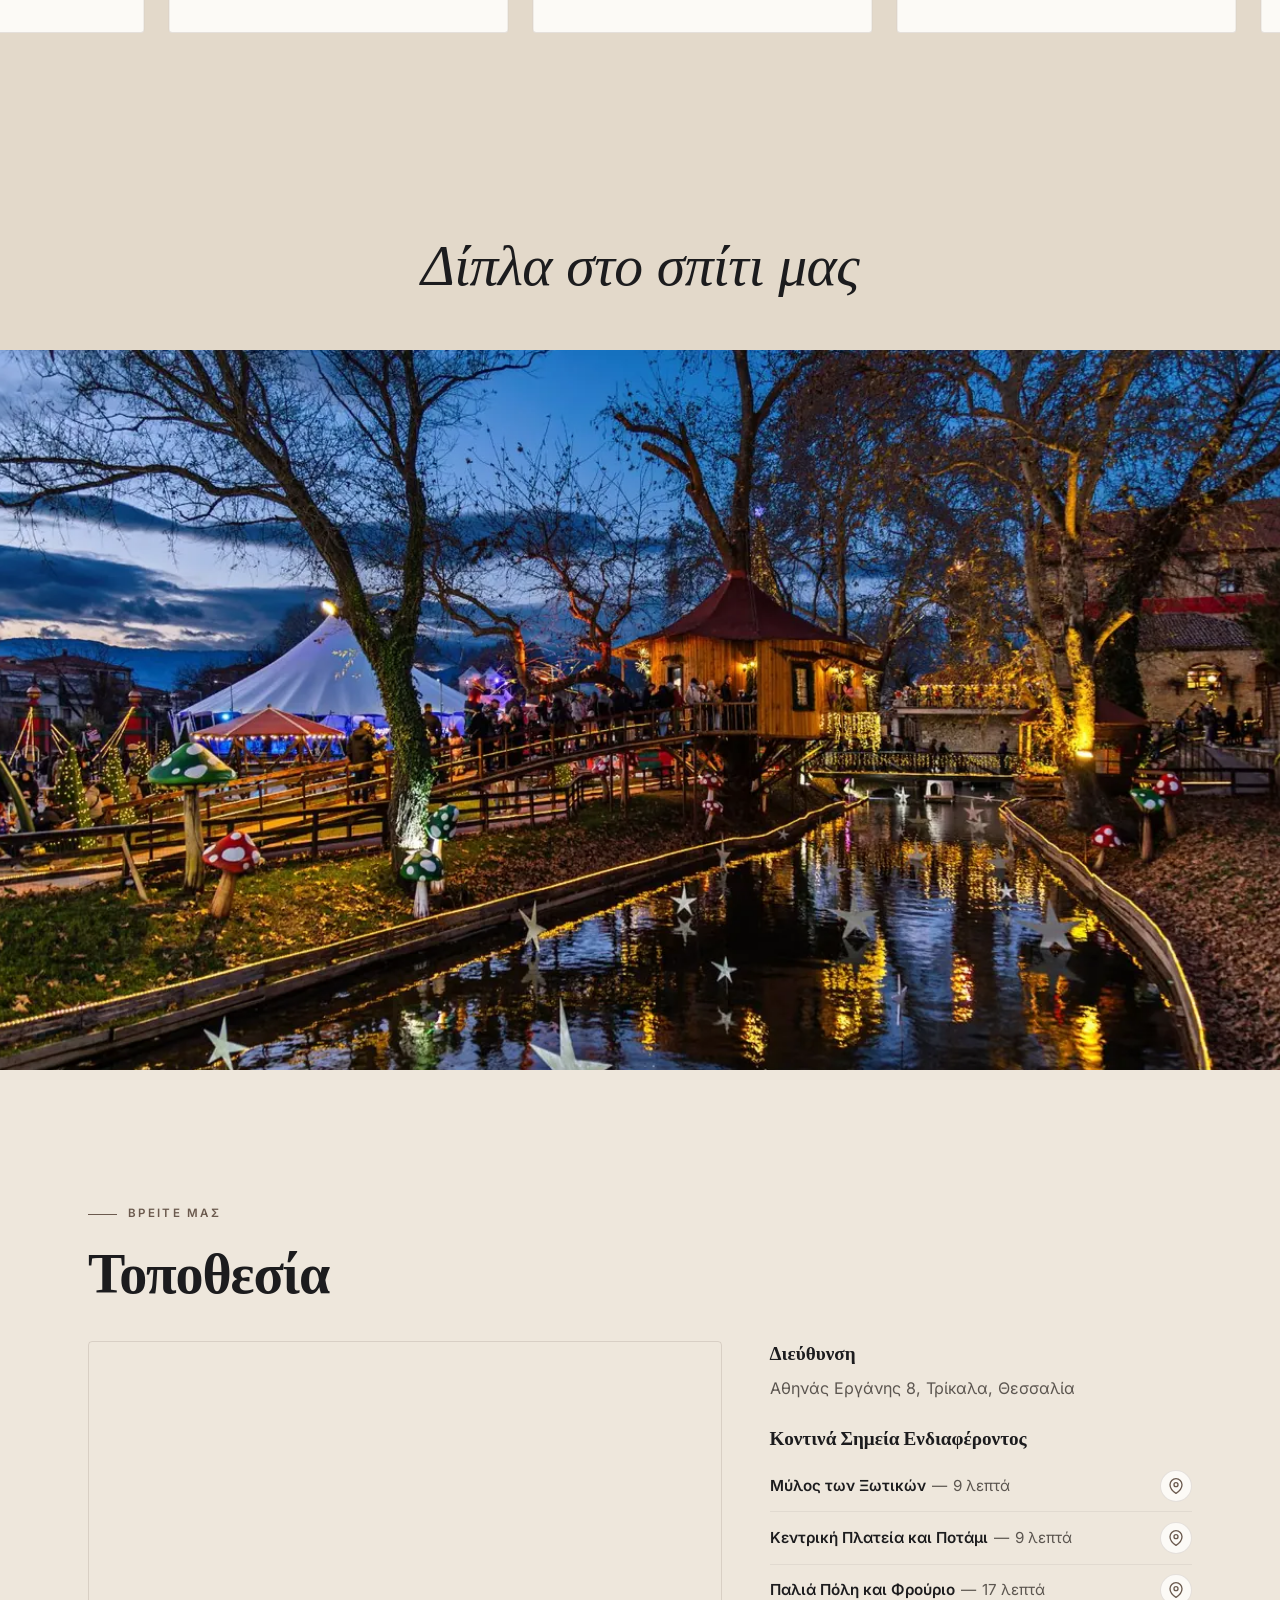
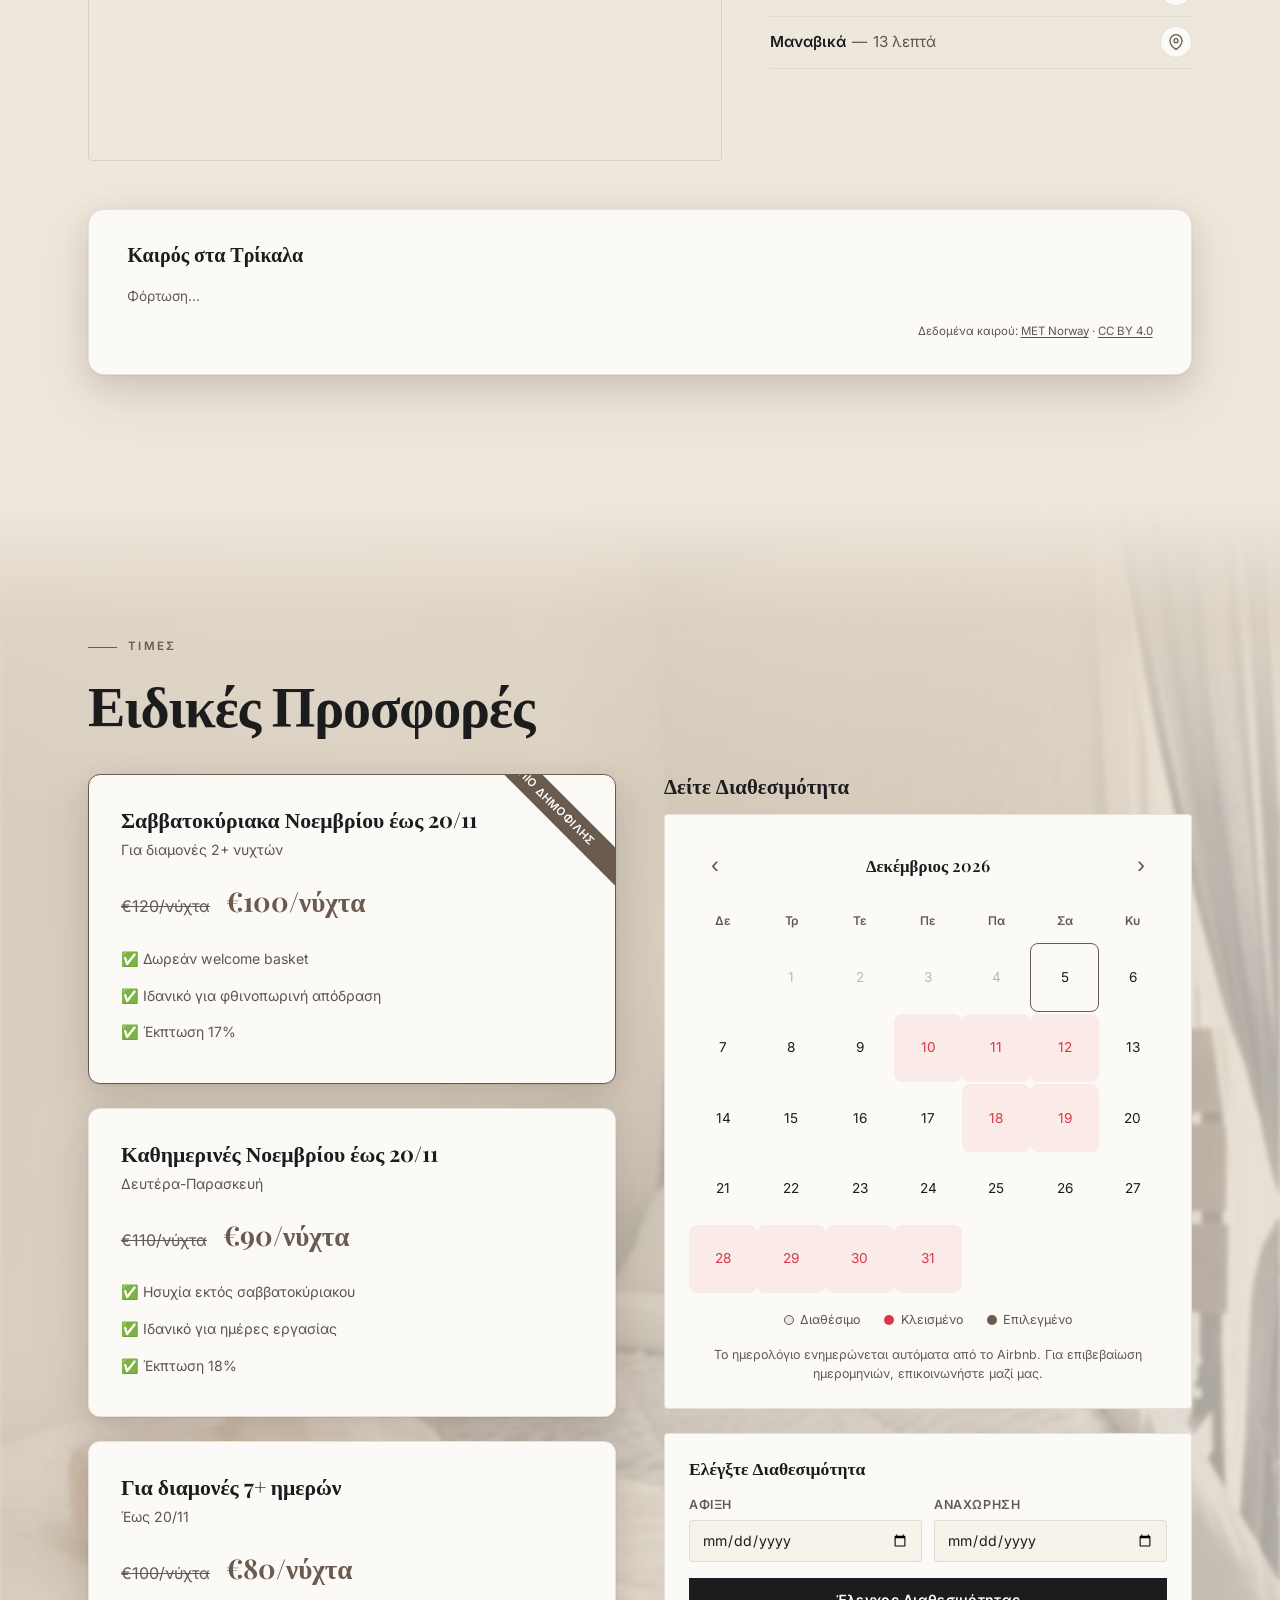
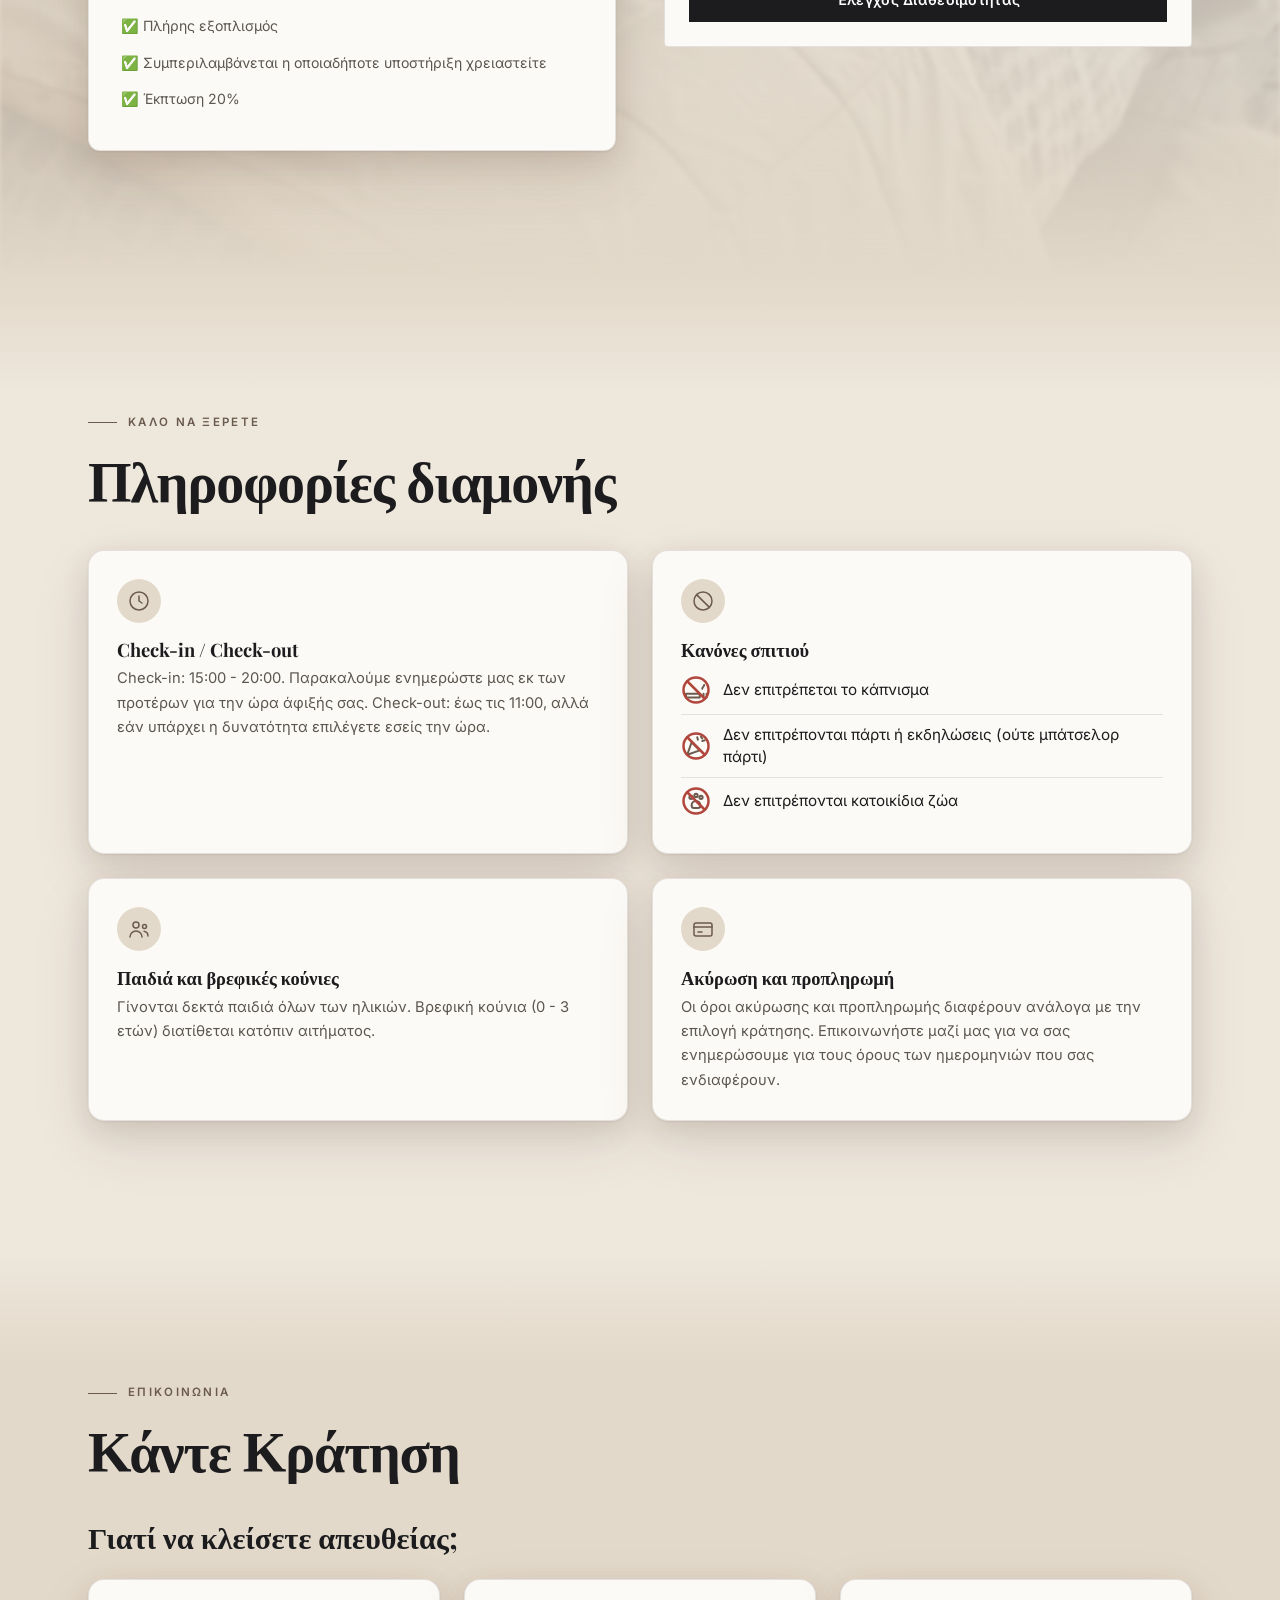
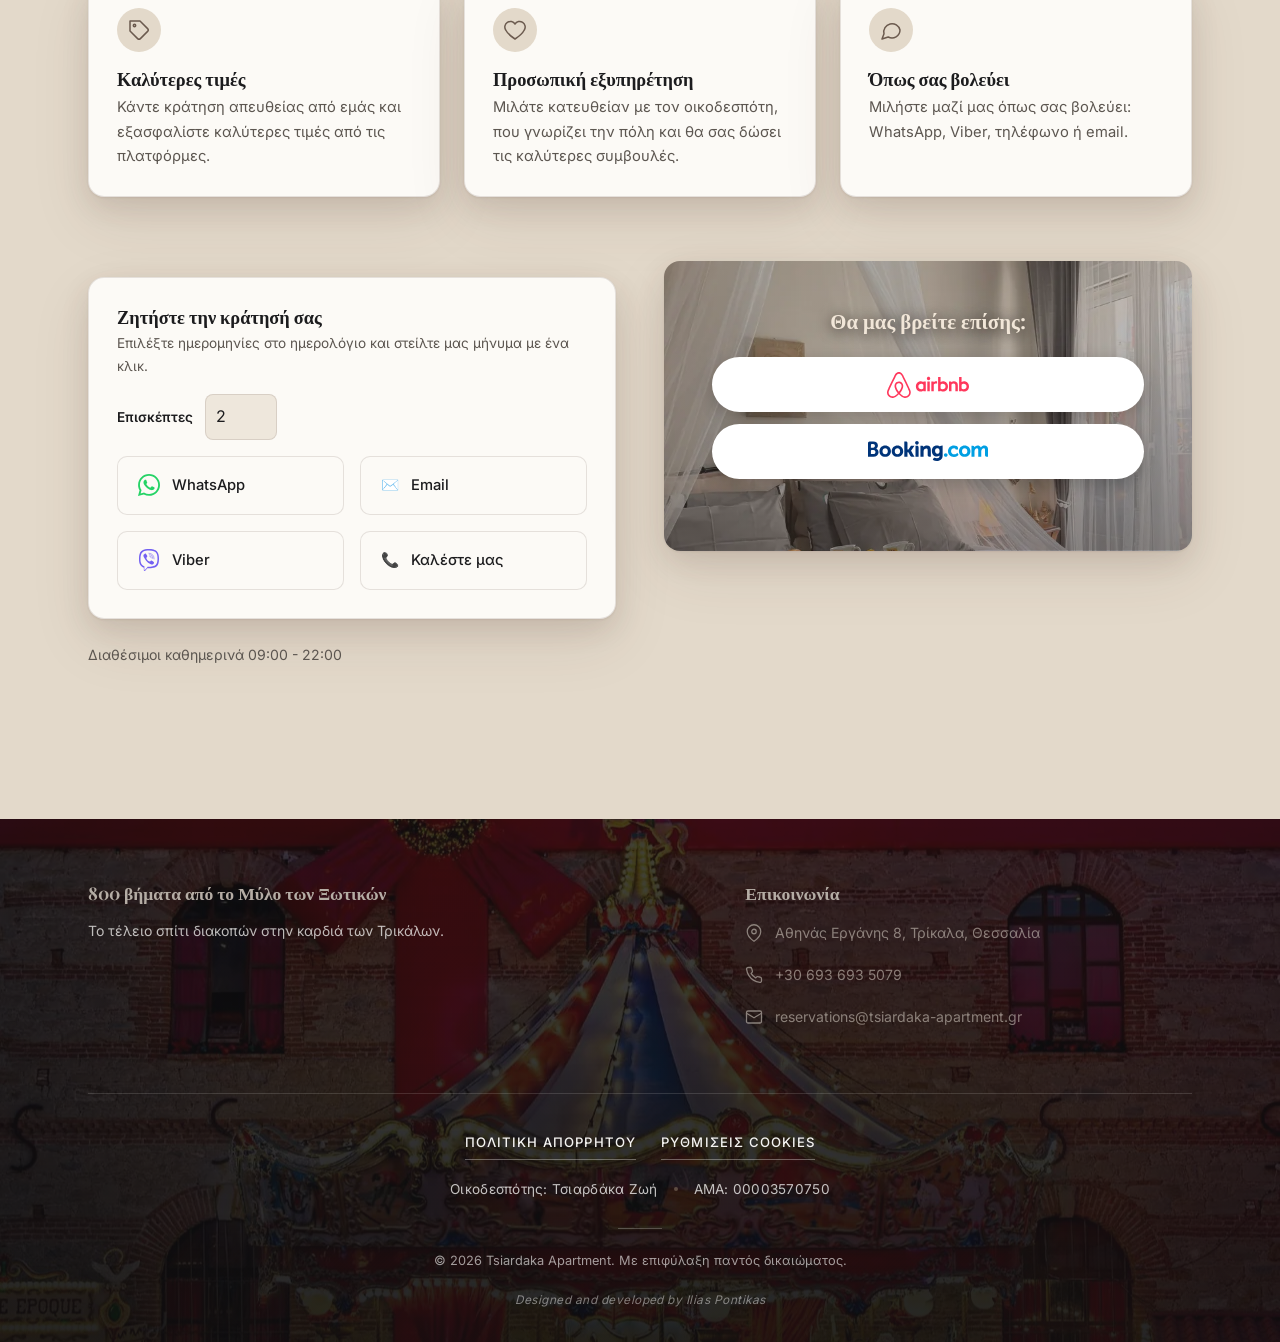
==== commit 20589138: "feat: Add addressRegion to the structured data Co-Authored-By: Claude Sonnet 5.5 <noreply@anthropic." ====
--- a/index.html
+++ b/index.html
@@ -107,6 +107,7 @@
             "@type": "PostalAddress",
             "streetAddress": "Αθηνάς Εργάνης 8",
             "addressLocality": "Τρίκαλα",
+            "addressRegion": "Θεσσαλία",
             "postalCode": "42131",
             "addressCountry": "GR"
         },
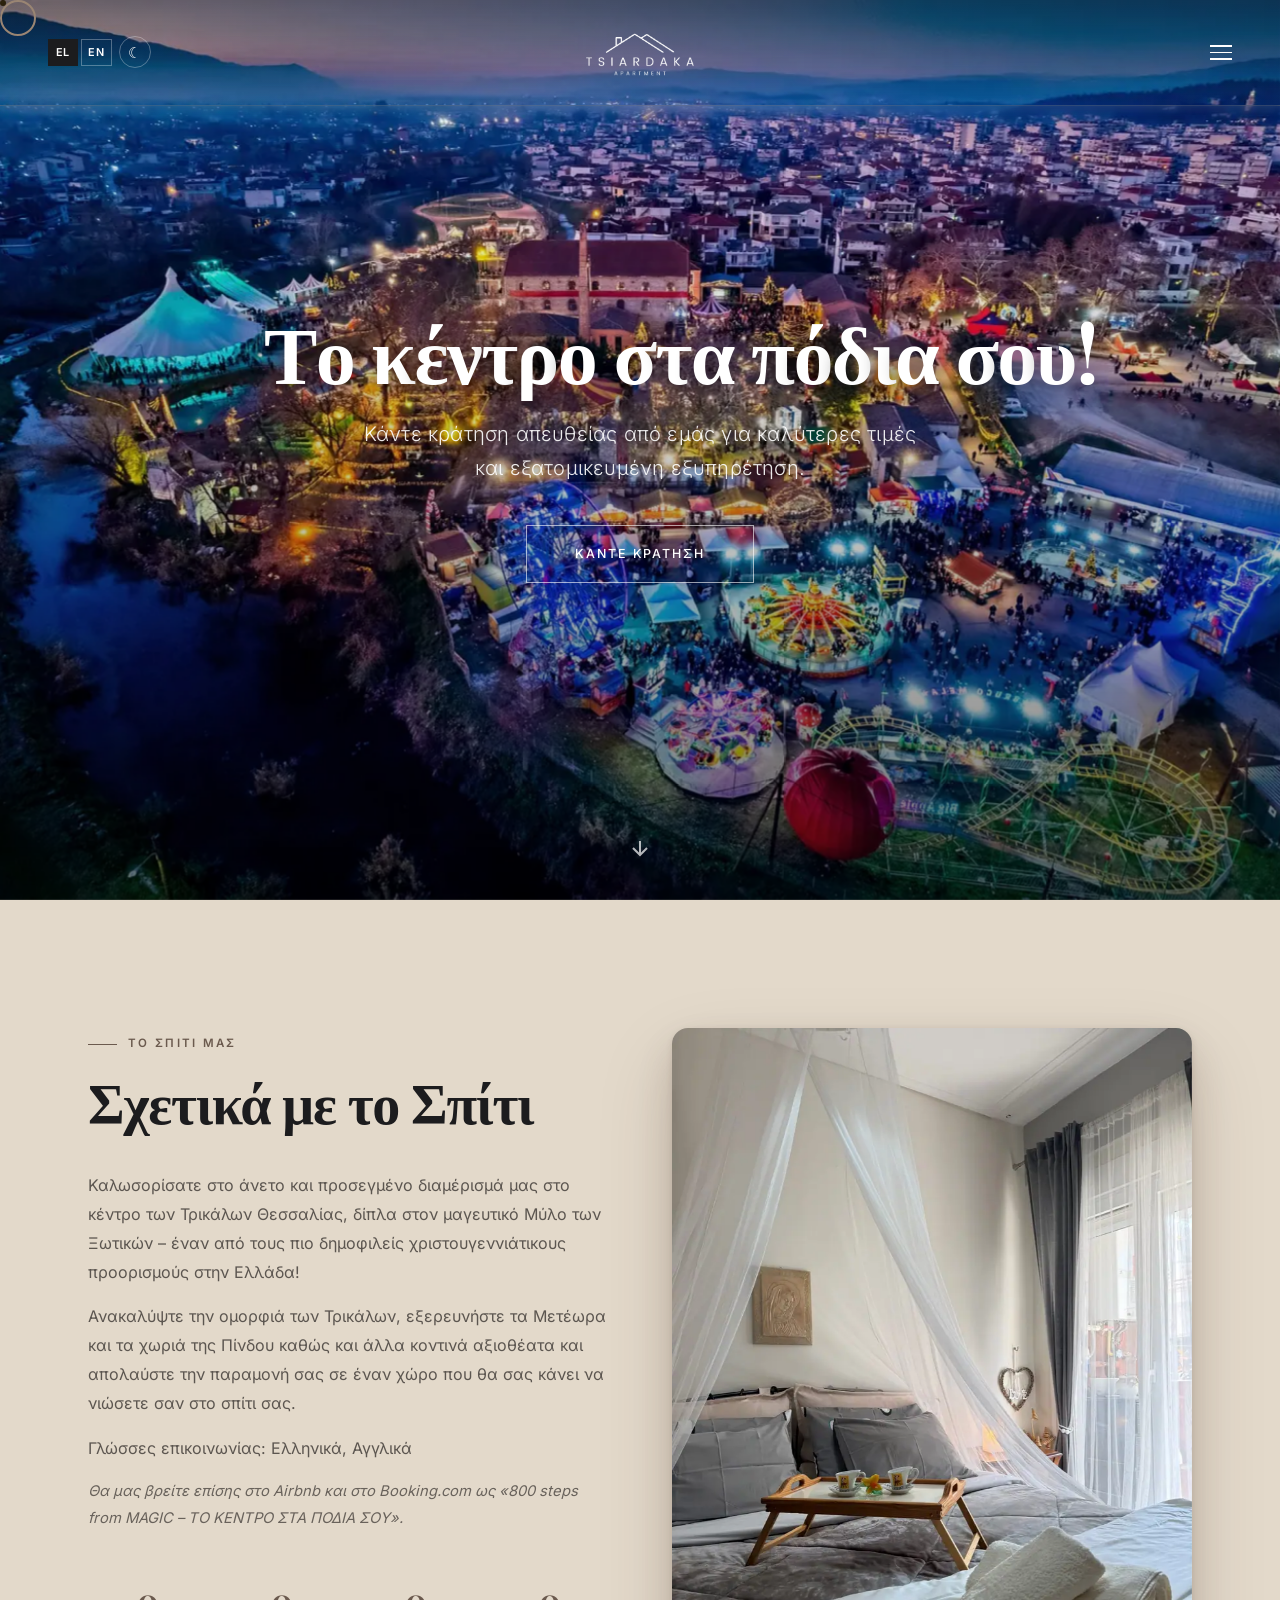
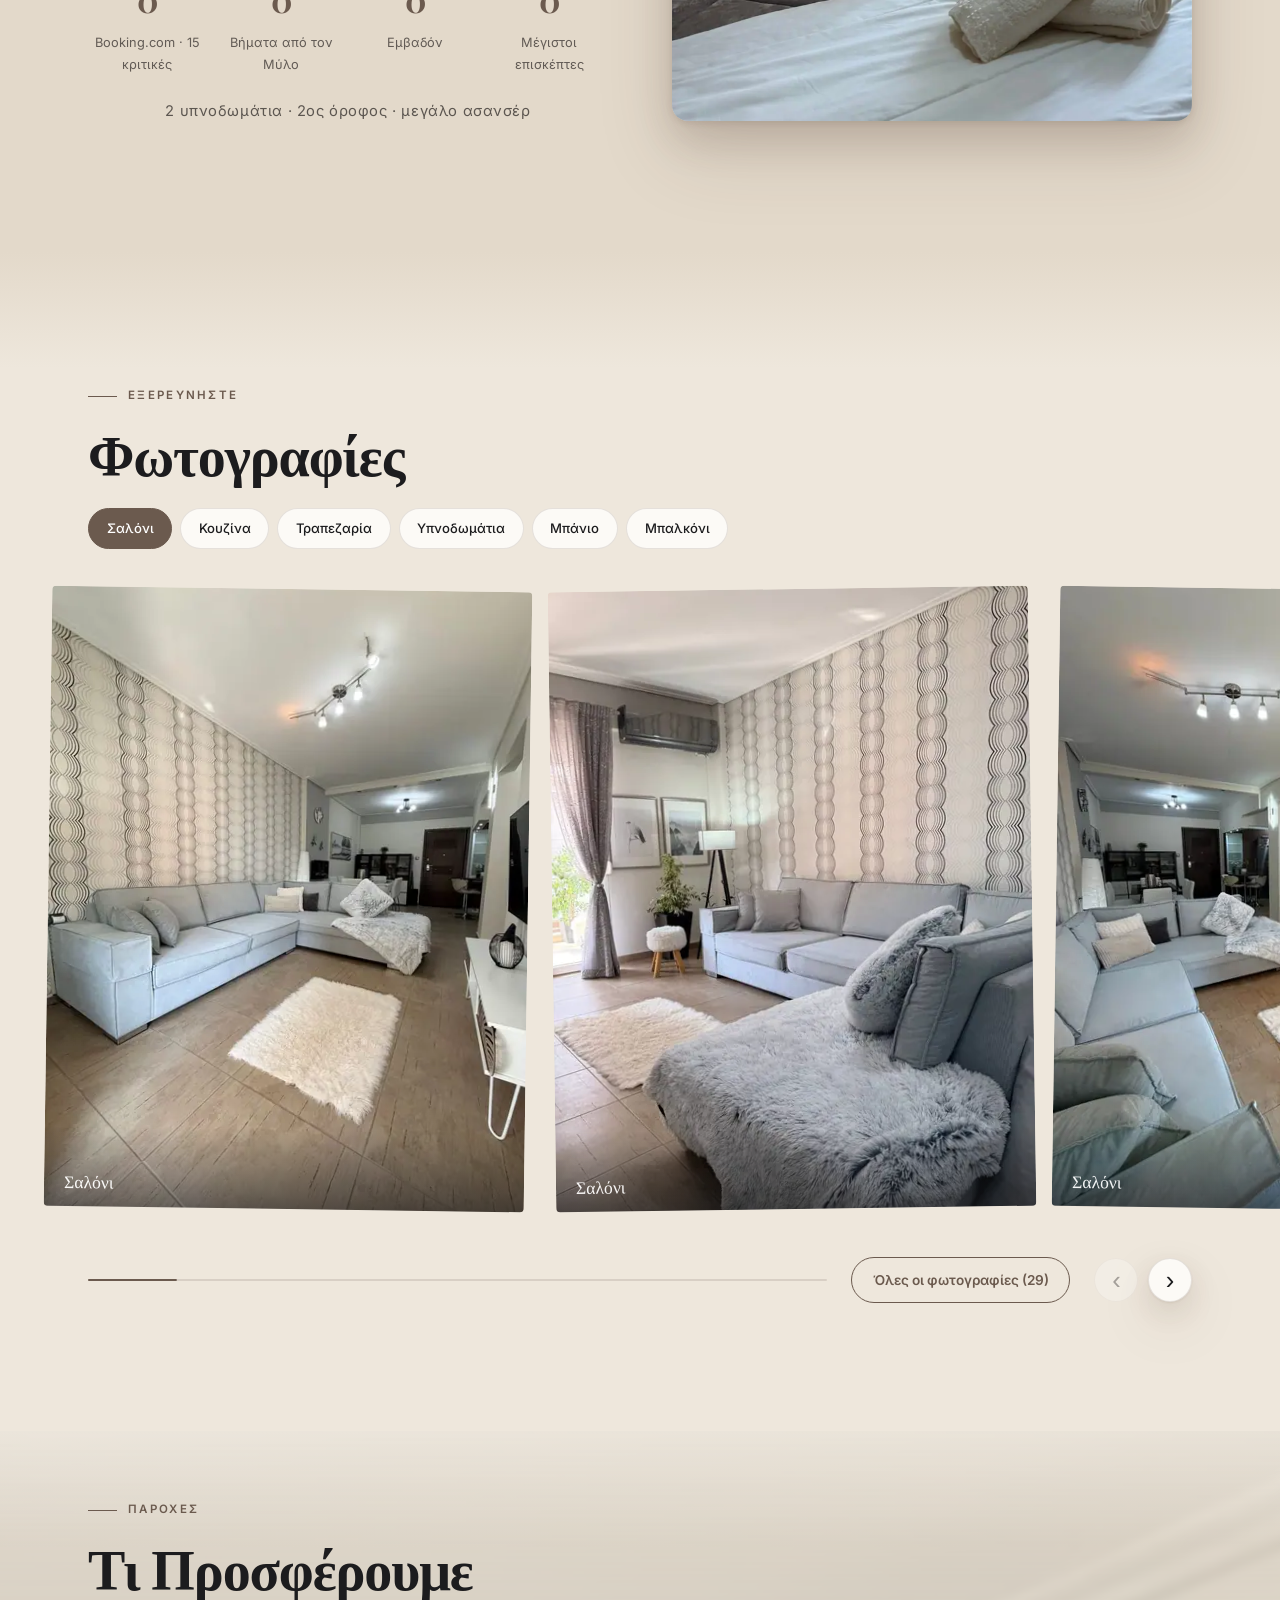
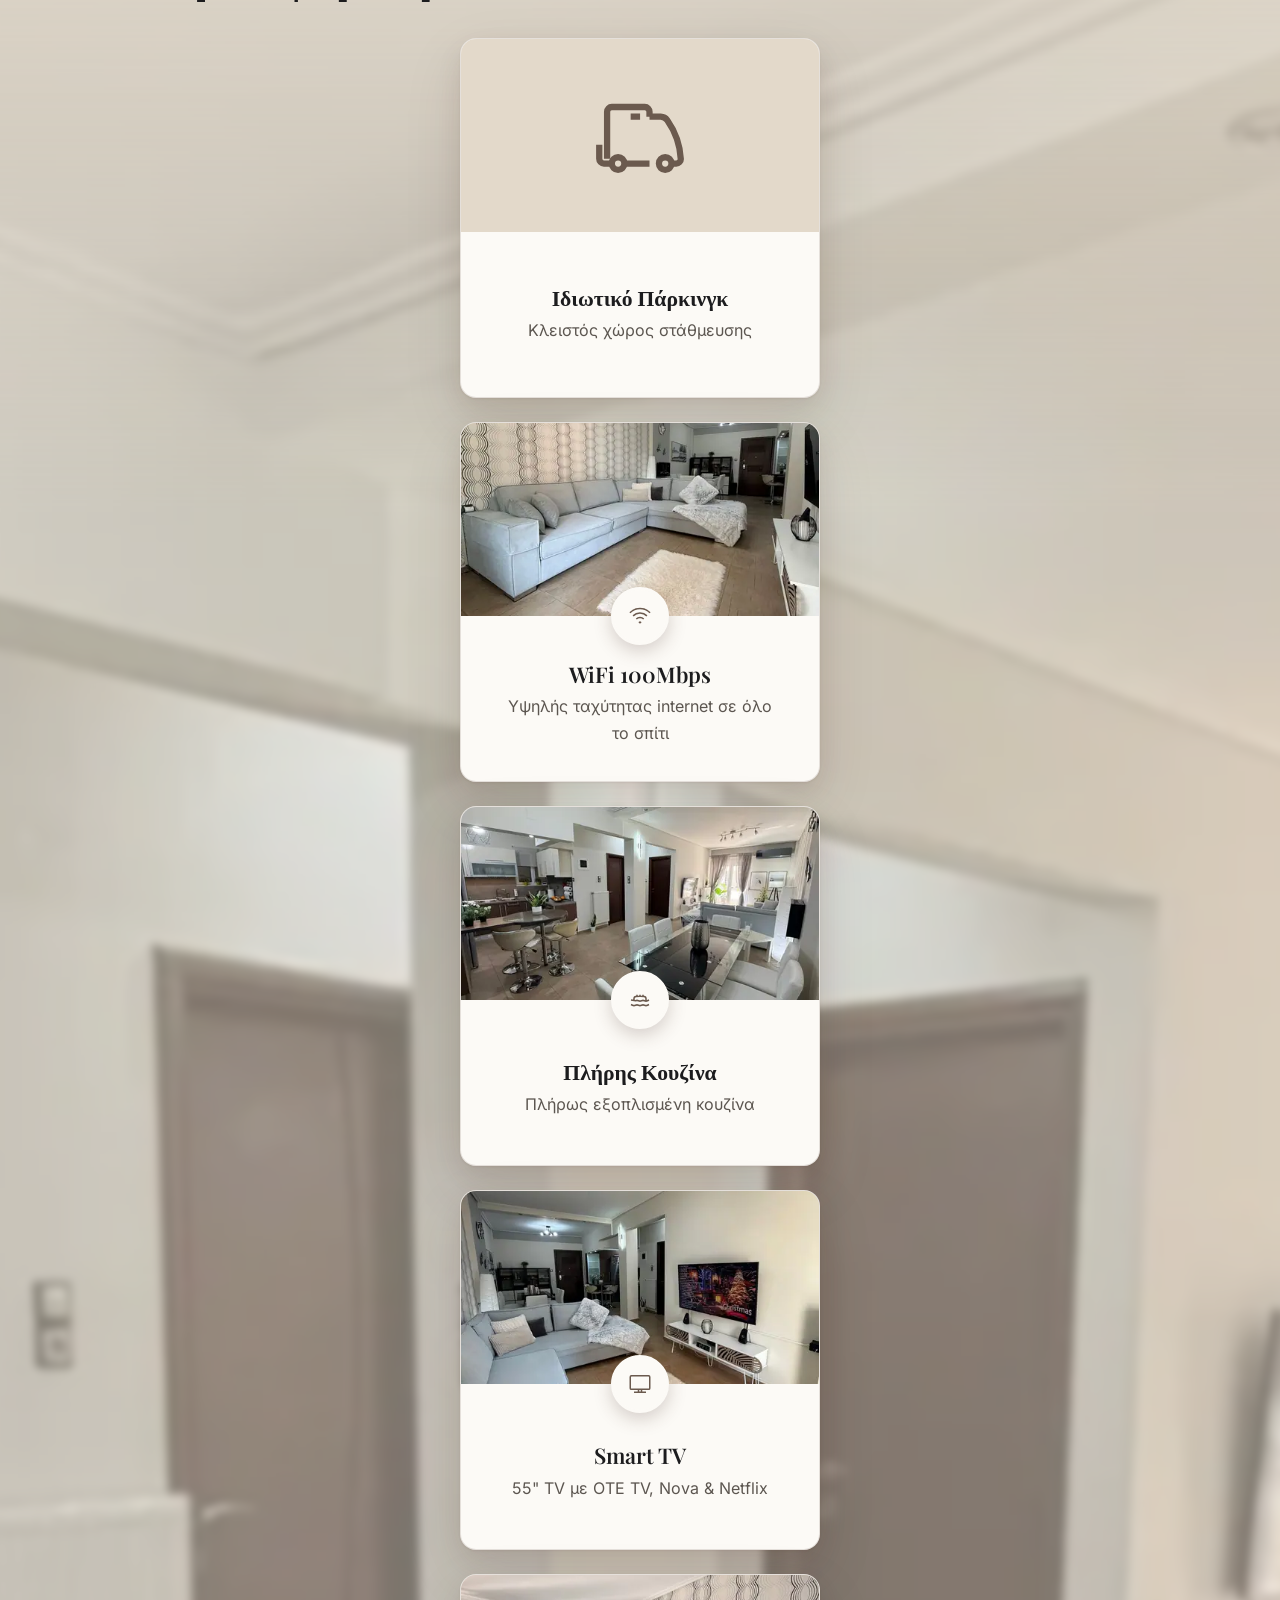
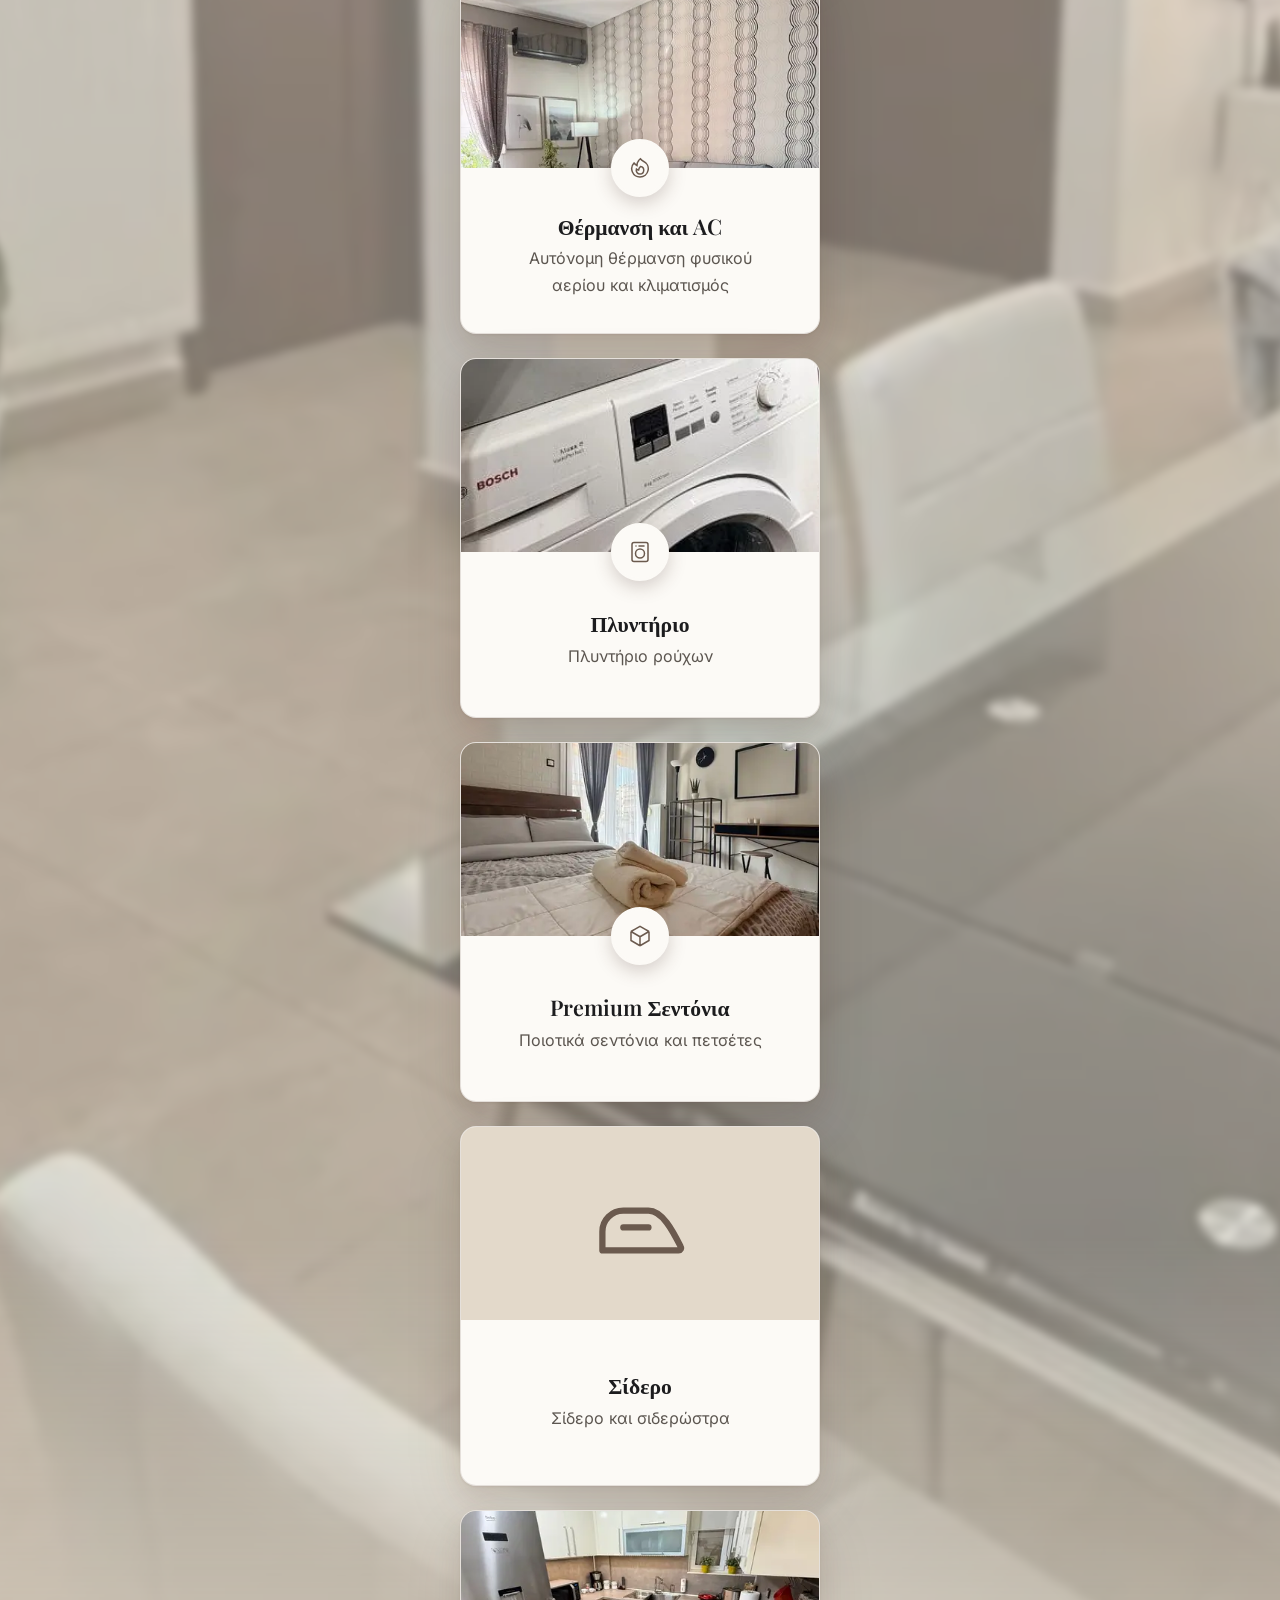
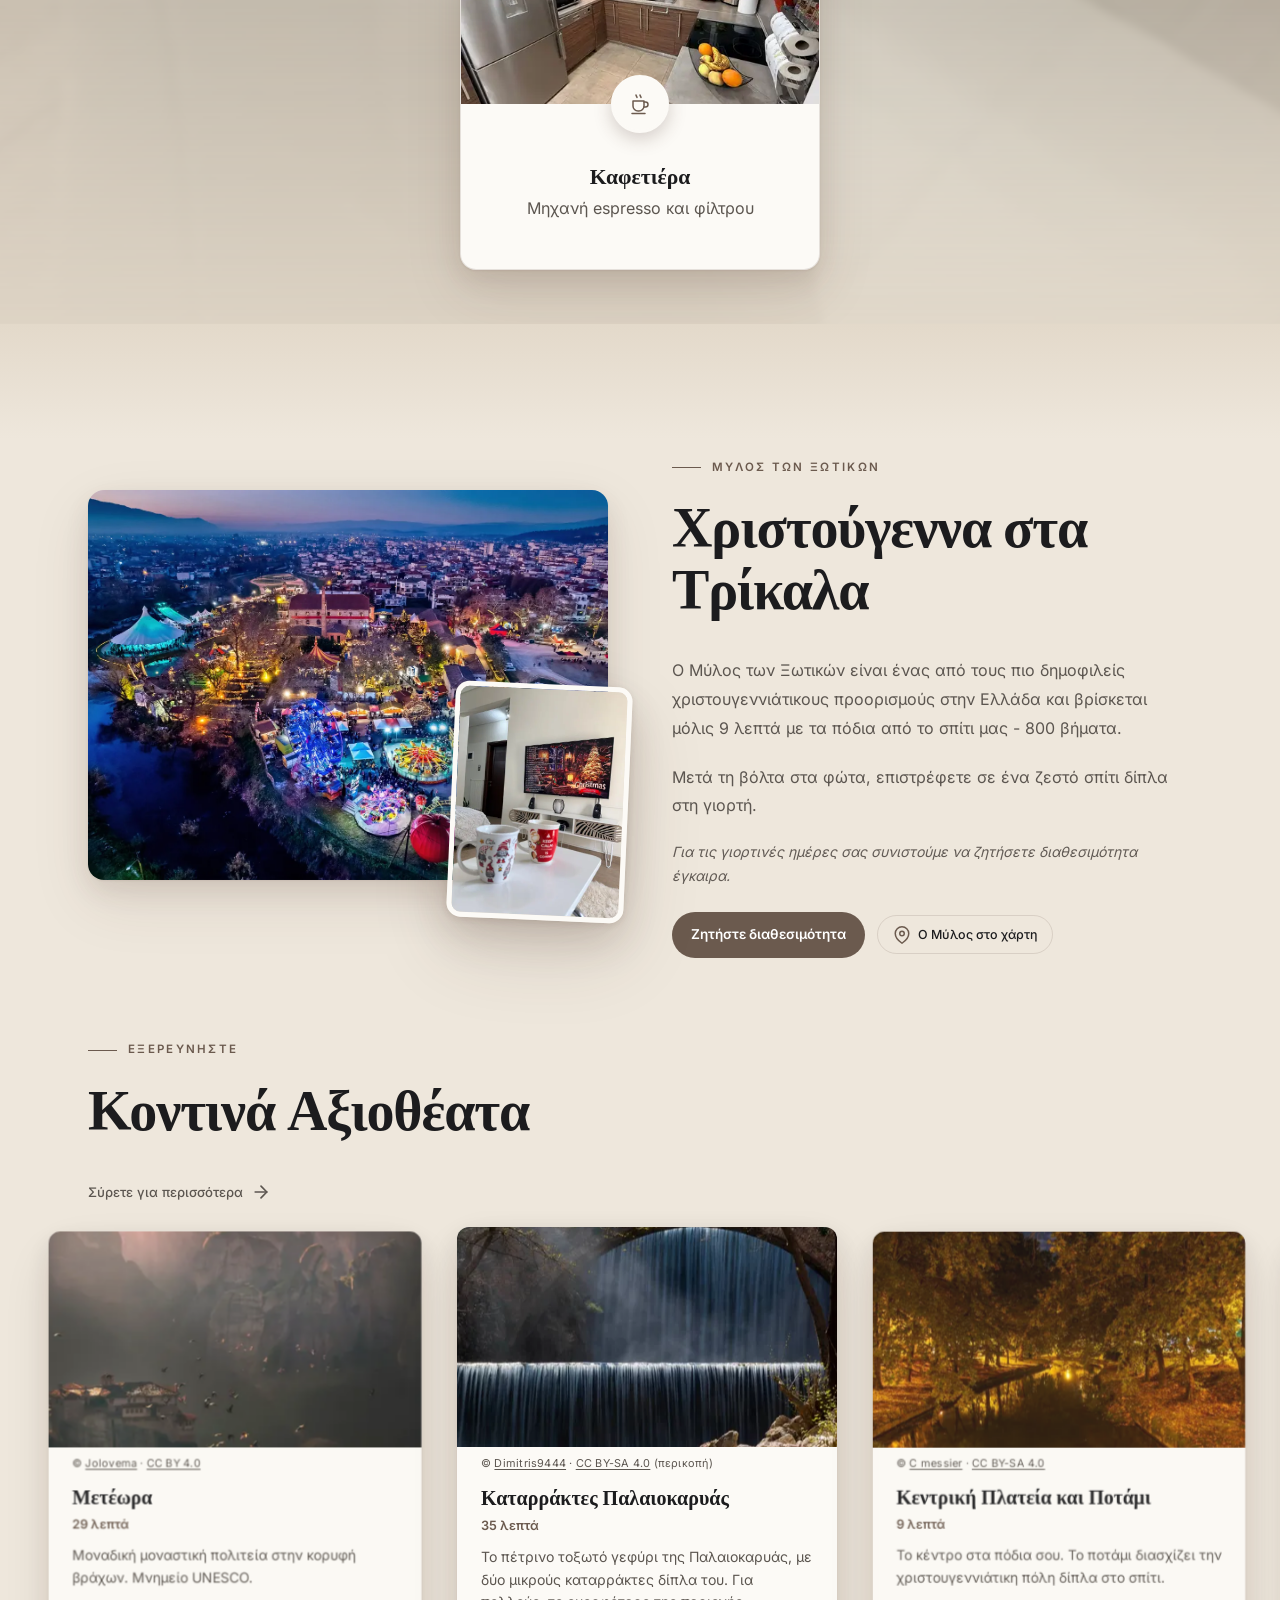
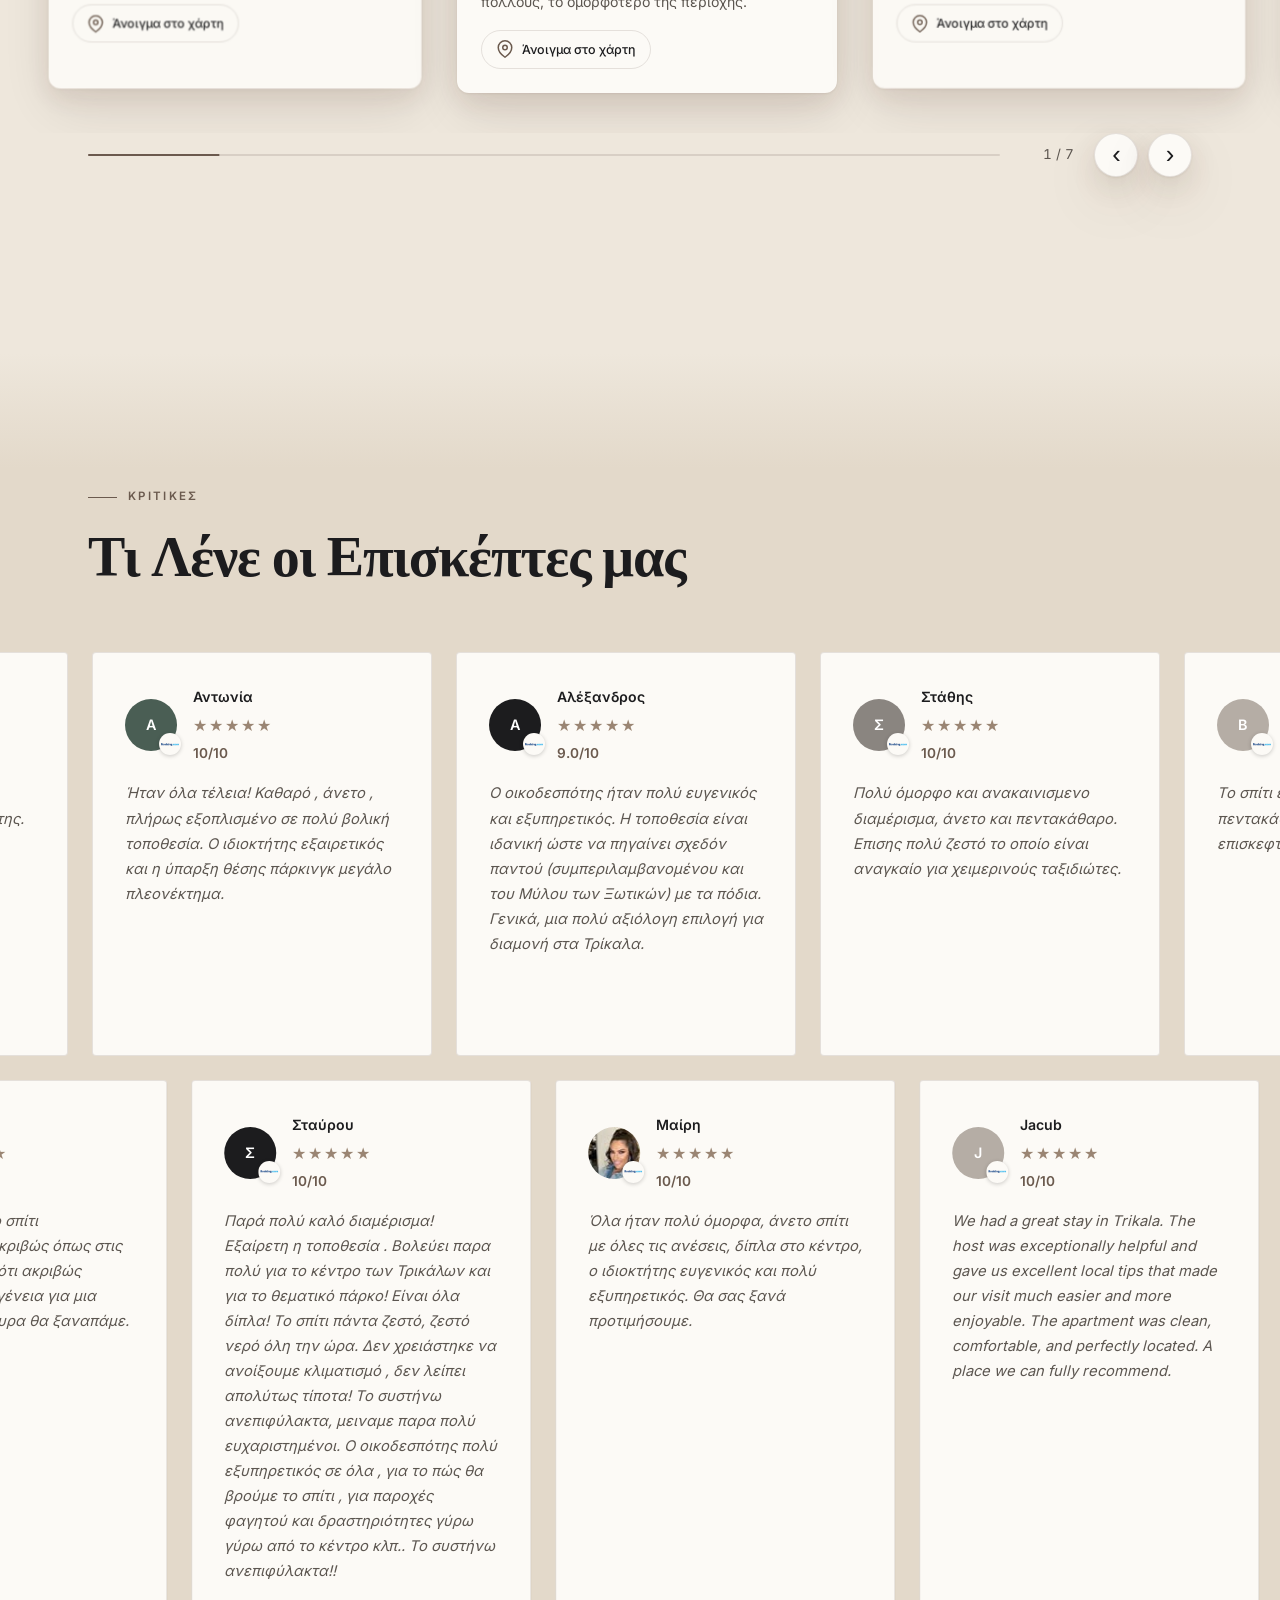
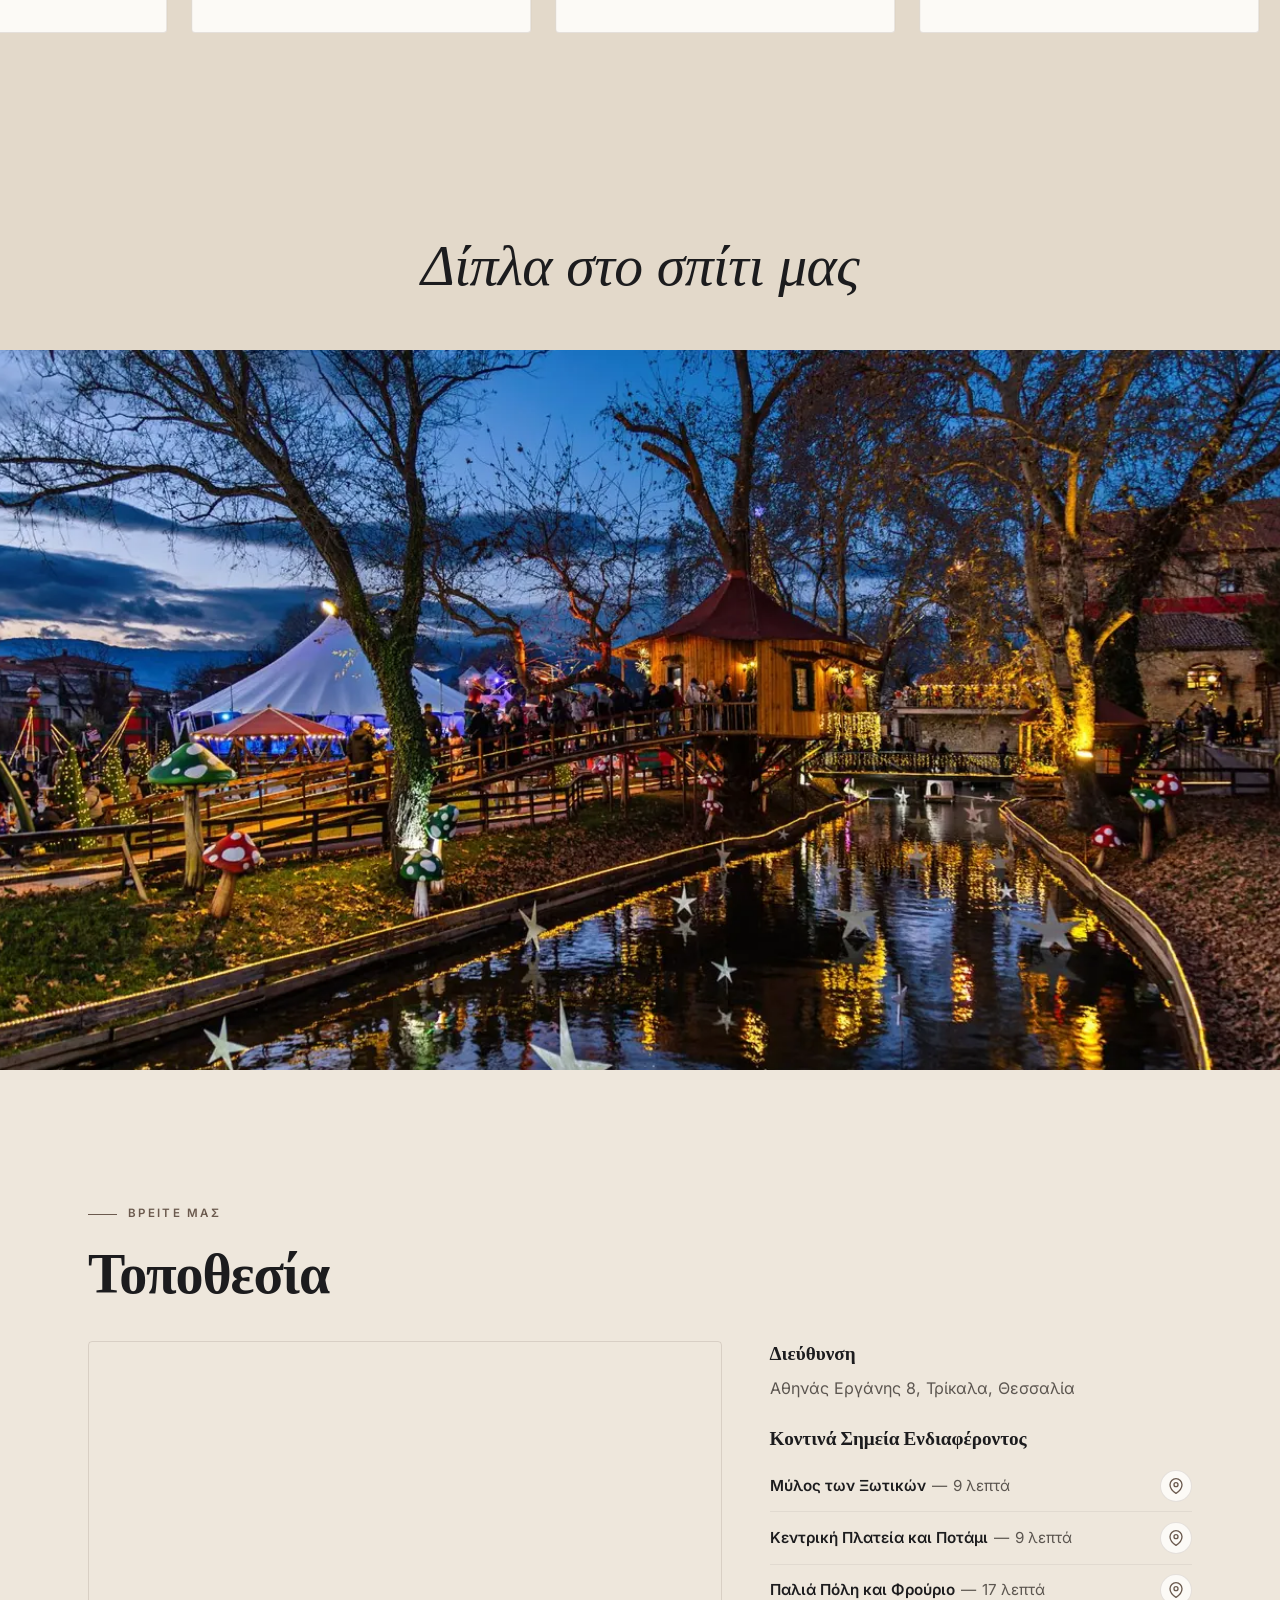
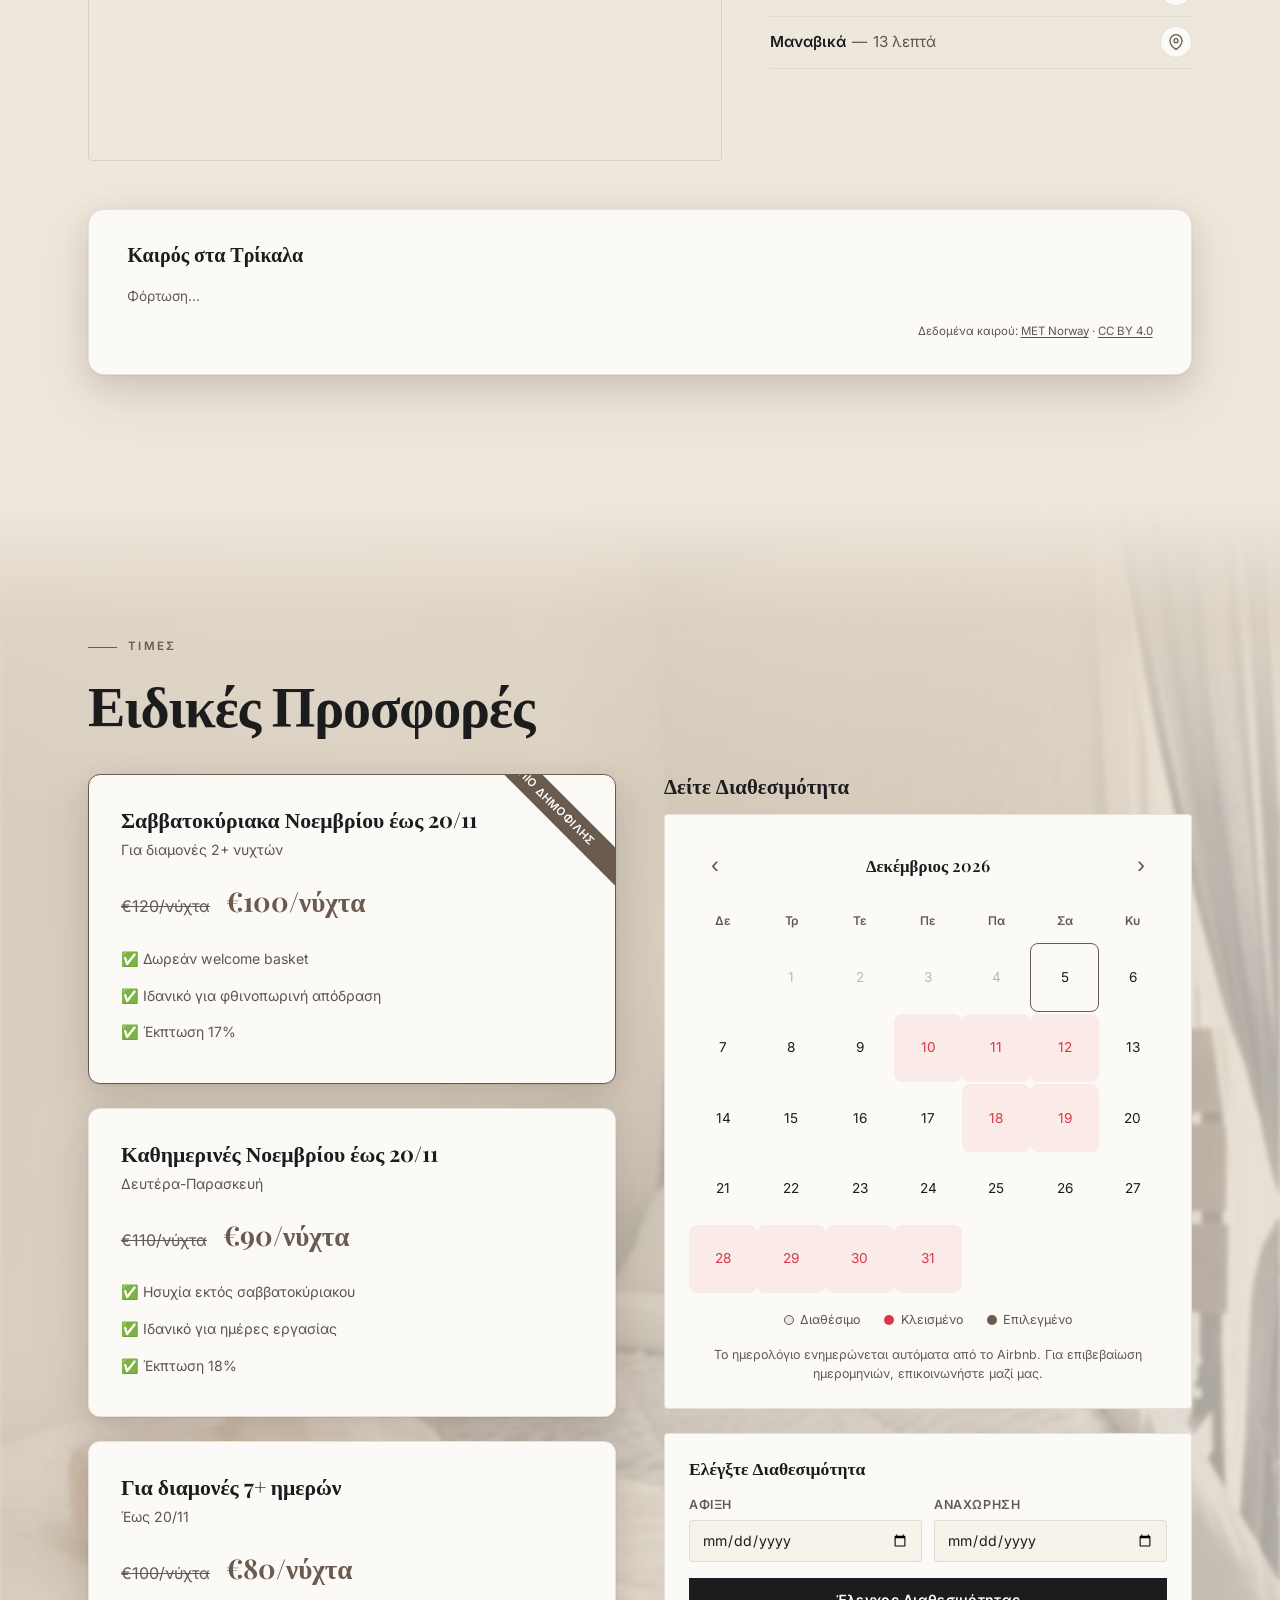
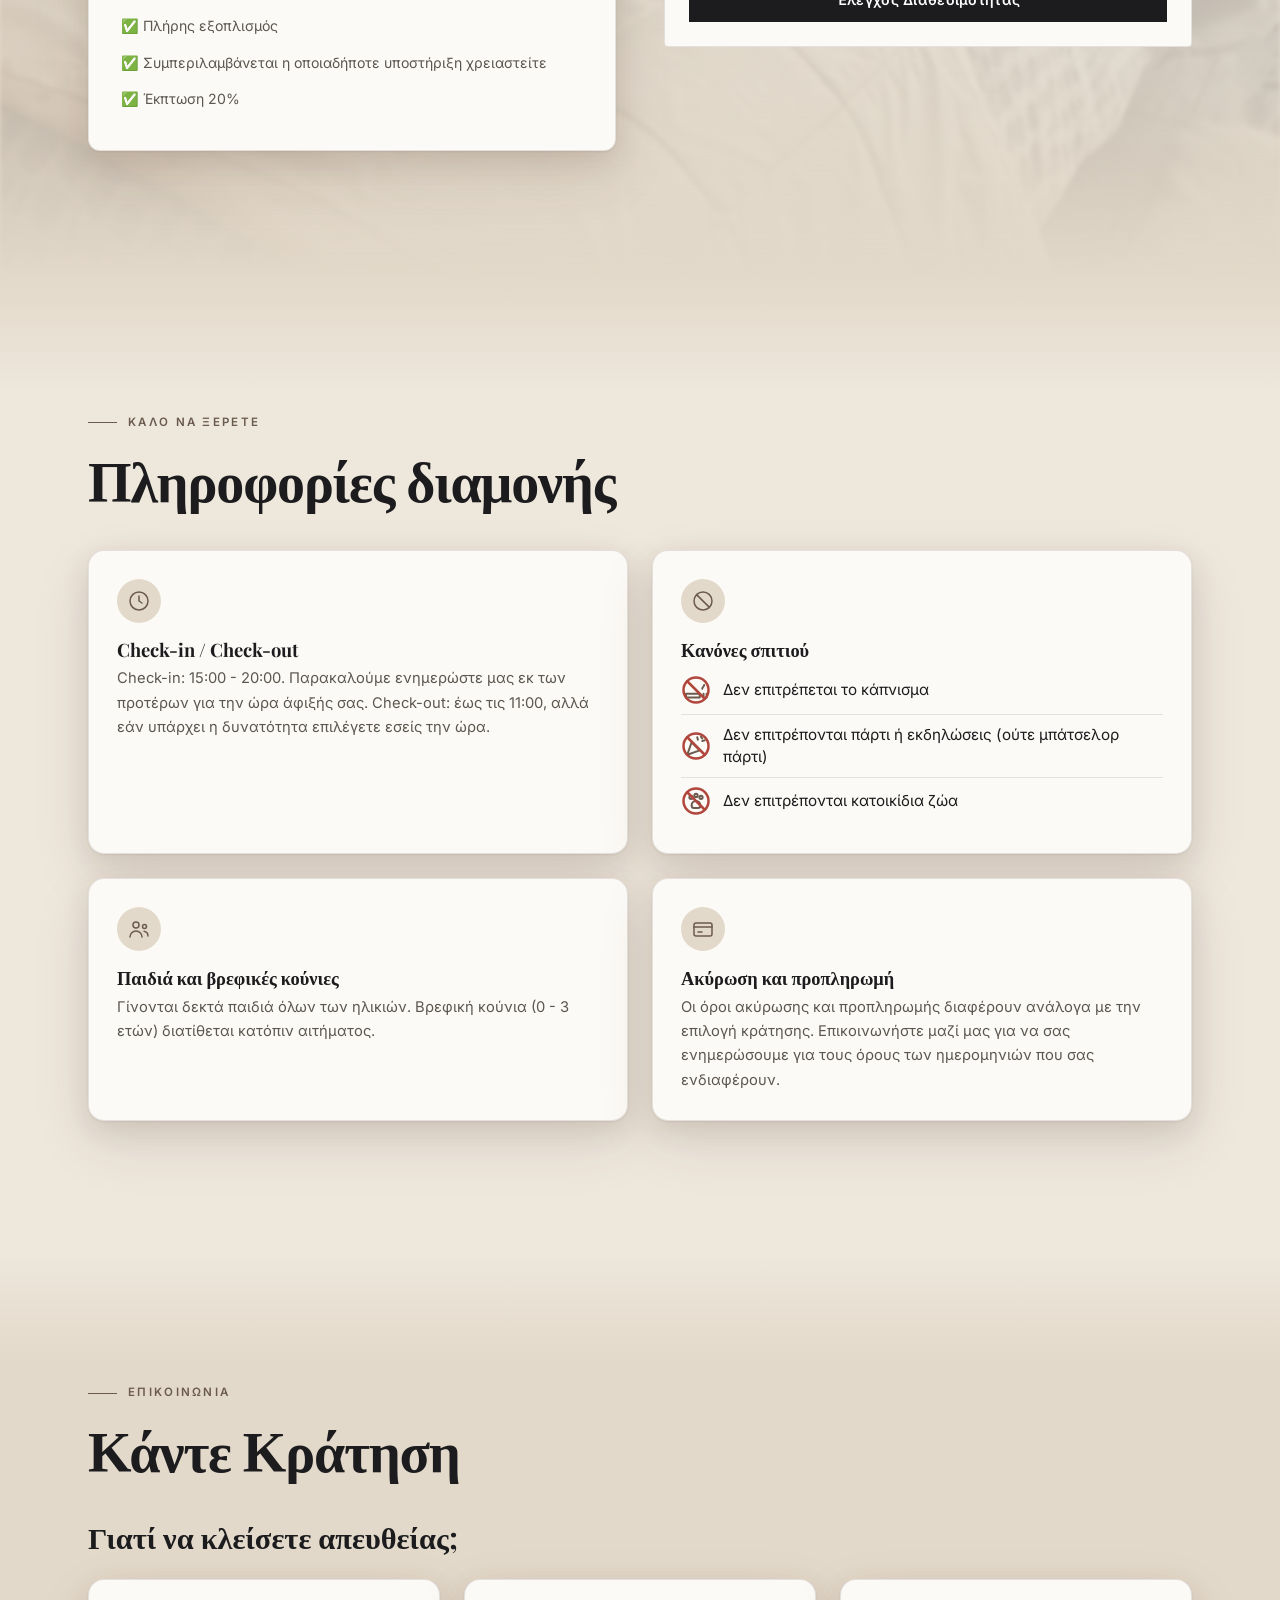
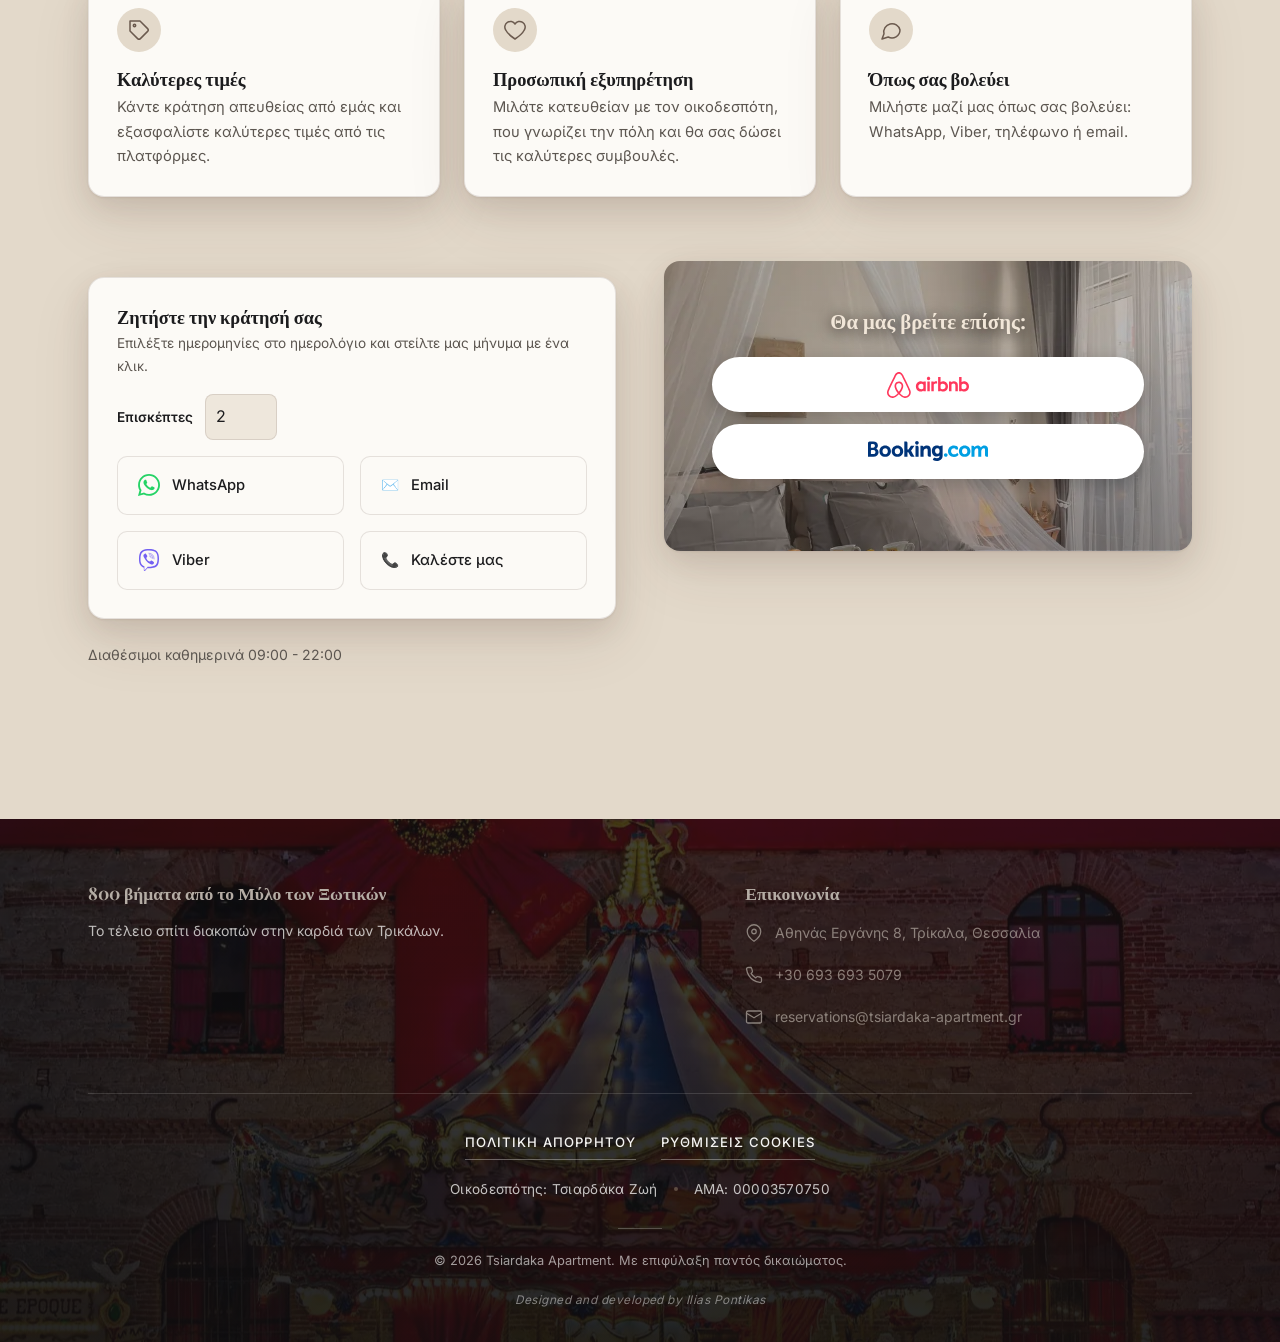
==== commit fd3edd9d: "fix: Site name is the platform listing name everywhere (og:site_name, WebSite data, web app manifest" ====
--- a/index.html
+++ b/index.html
@@ -41,7 +41,7 @@
     <meta property="og:image:type" content="image/jpeg">
     <meta property="og:image:alt" content="Tsiardaka Apartment - Trikala / Τρίκαλα: bedroom with breakfast tray">
     <meta property="og:url" content="https://tsiardaka-apartment.gr/">
-    <meta property="og:site_name" content="Tsiardaka Apartment">
+    <meta property="og:site_name" content="800 steps from MAGIC - ΤΟ ΚΕΝΤΡΟ ΣΤΑ ΠΟΔΙΑ ΣΟΥ">
     <meta property="og:type" content="website">
     <meta property="og:locale" content="el_GR">
     <meta property="og:locale:alternate" content="en_US">
@@ -73,7 +73,7 @@
         "@context": "https://schema.org",
         "@type": "WebSite",
         "name": "800 steps from MAGIC - ΤΟ ΚΕΝΤΡΟ ΣΤΑ ΠΟΔΙΑ ΣΟΥ",
-        "alternateName": ["Tsiardaka Apartment", "tsiardaka-apartment.gr"],
+        "alternateName": ["tsiardaka-apartment.gr"],
         "url": "https://tsiardaka-apartment.gr/"
     }
     </script>
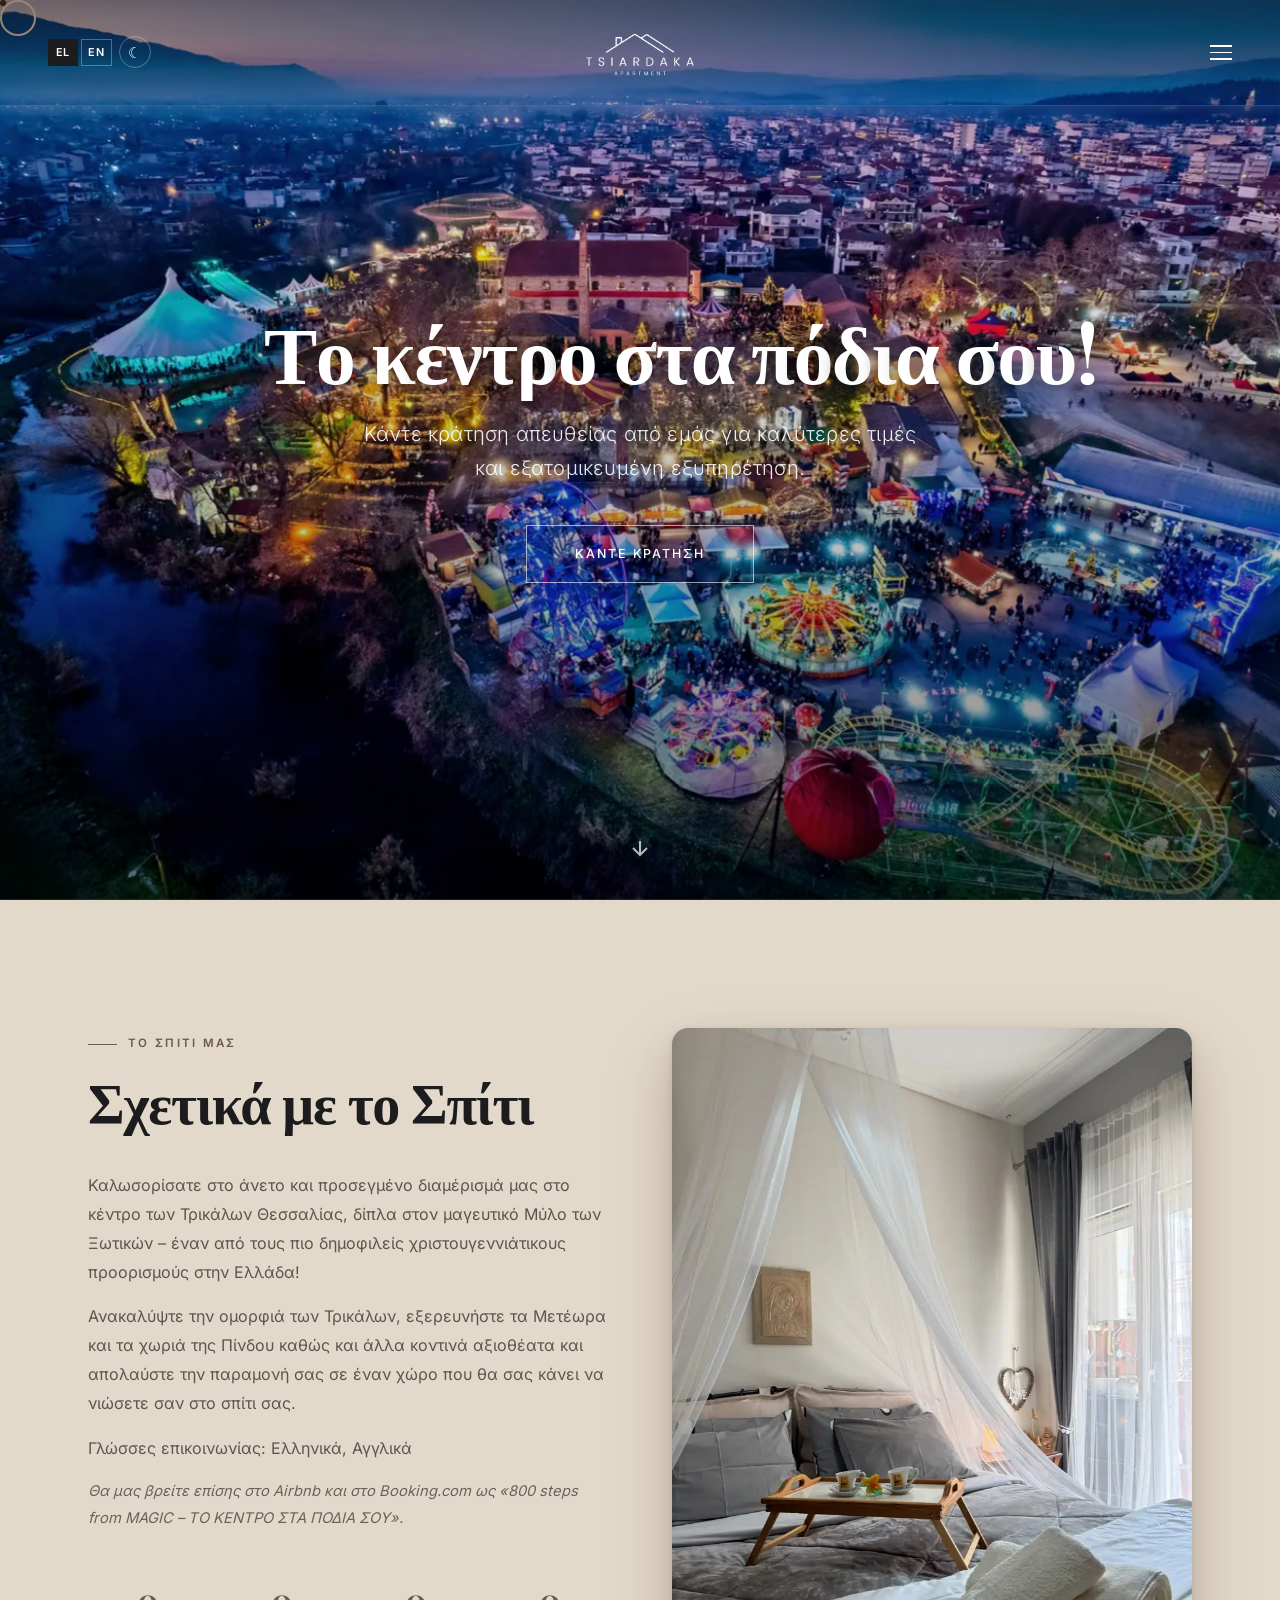
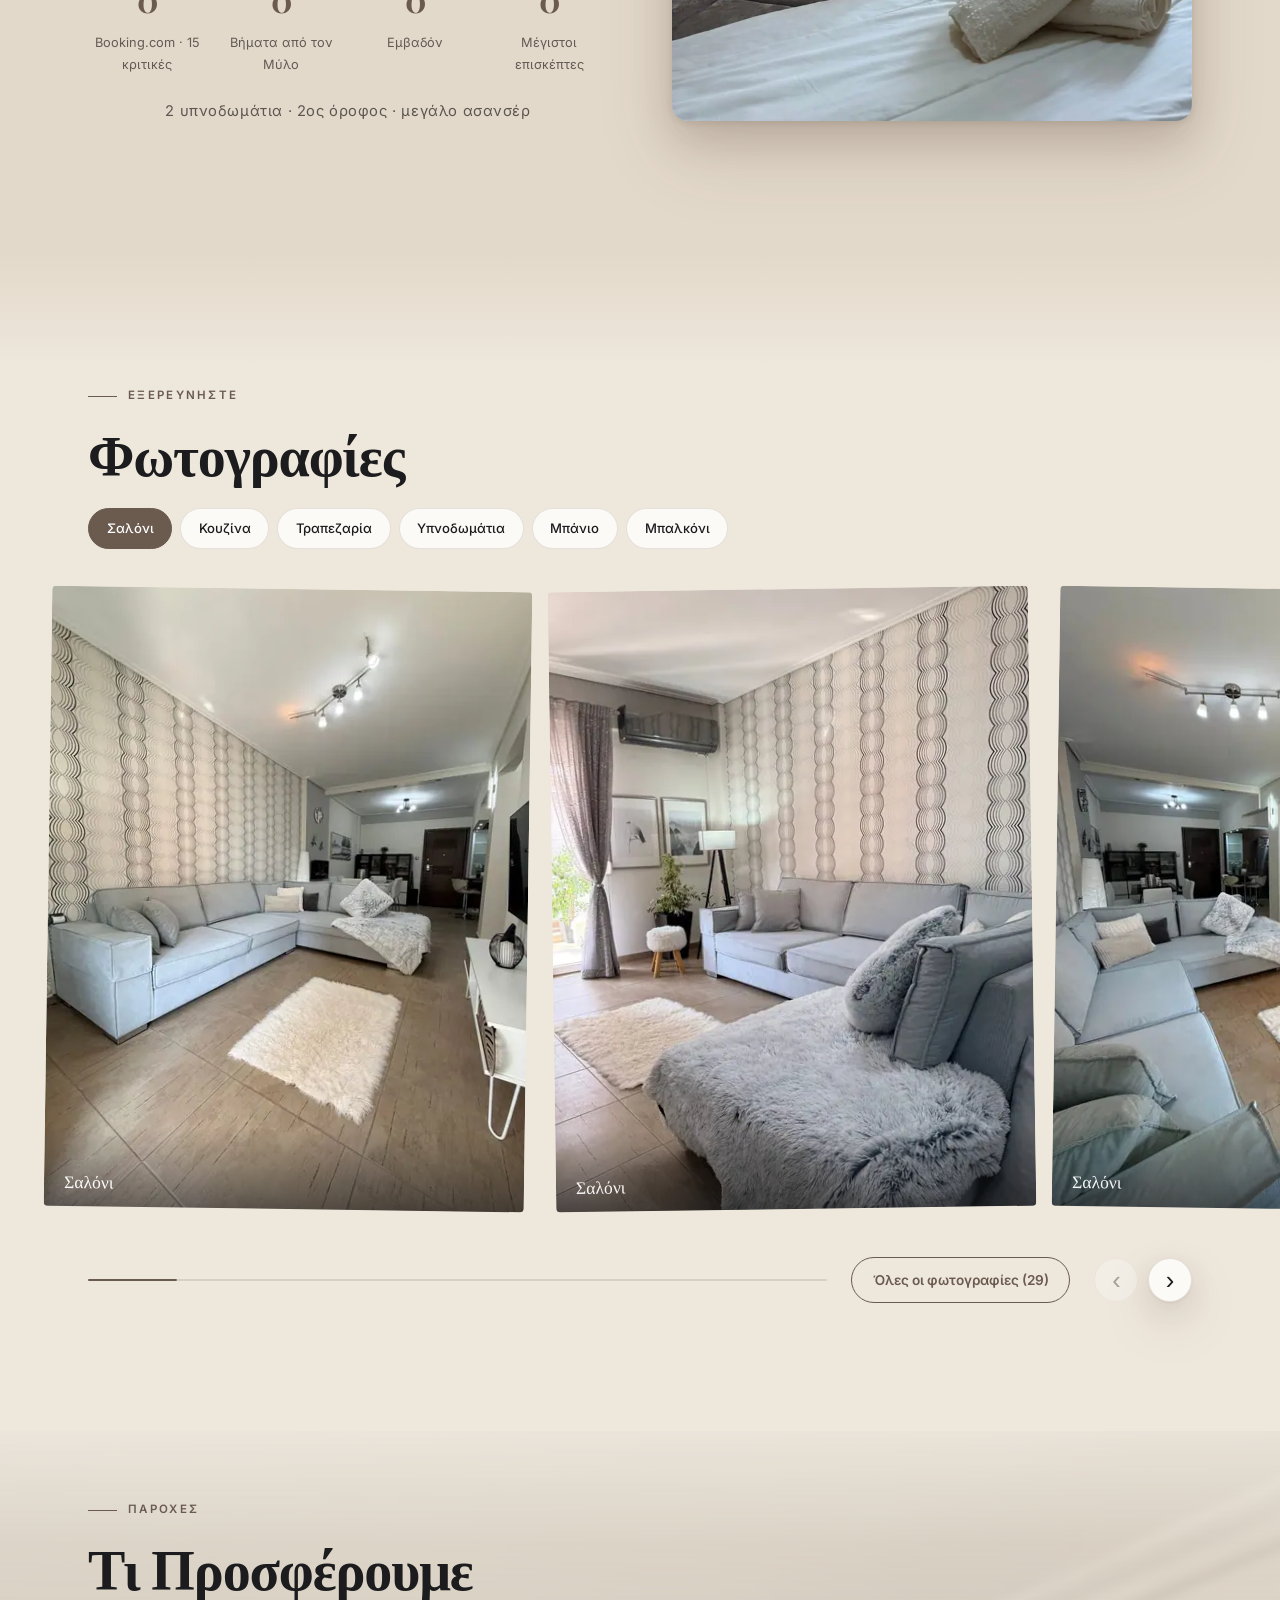
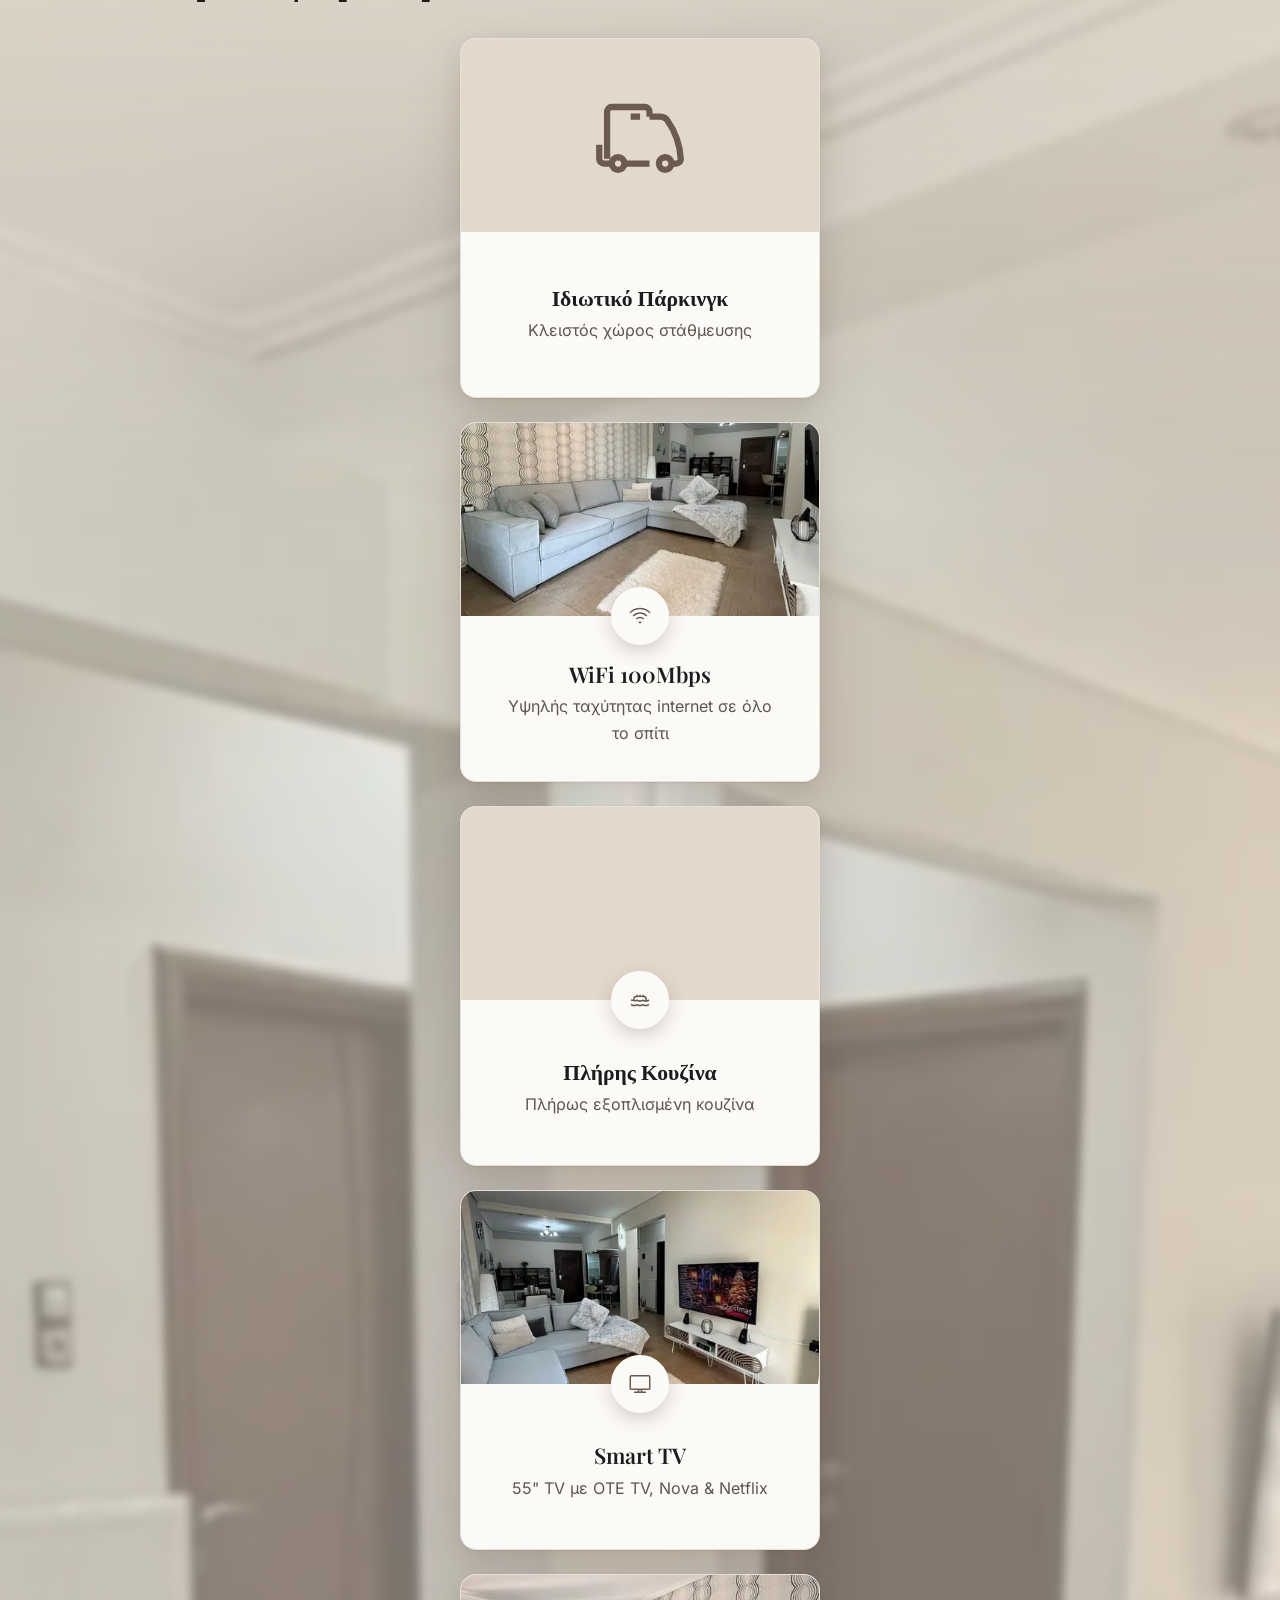
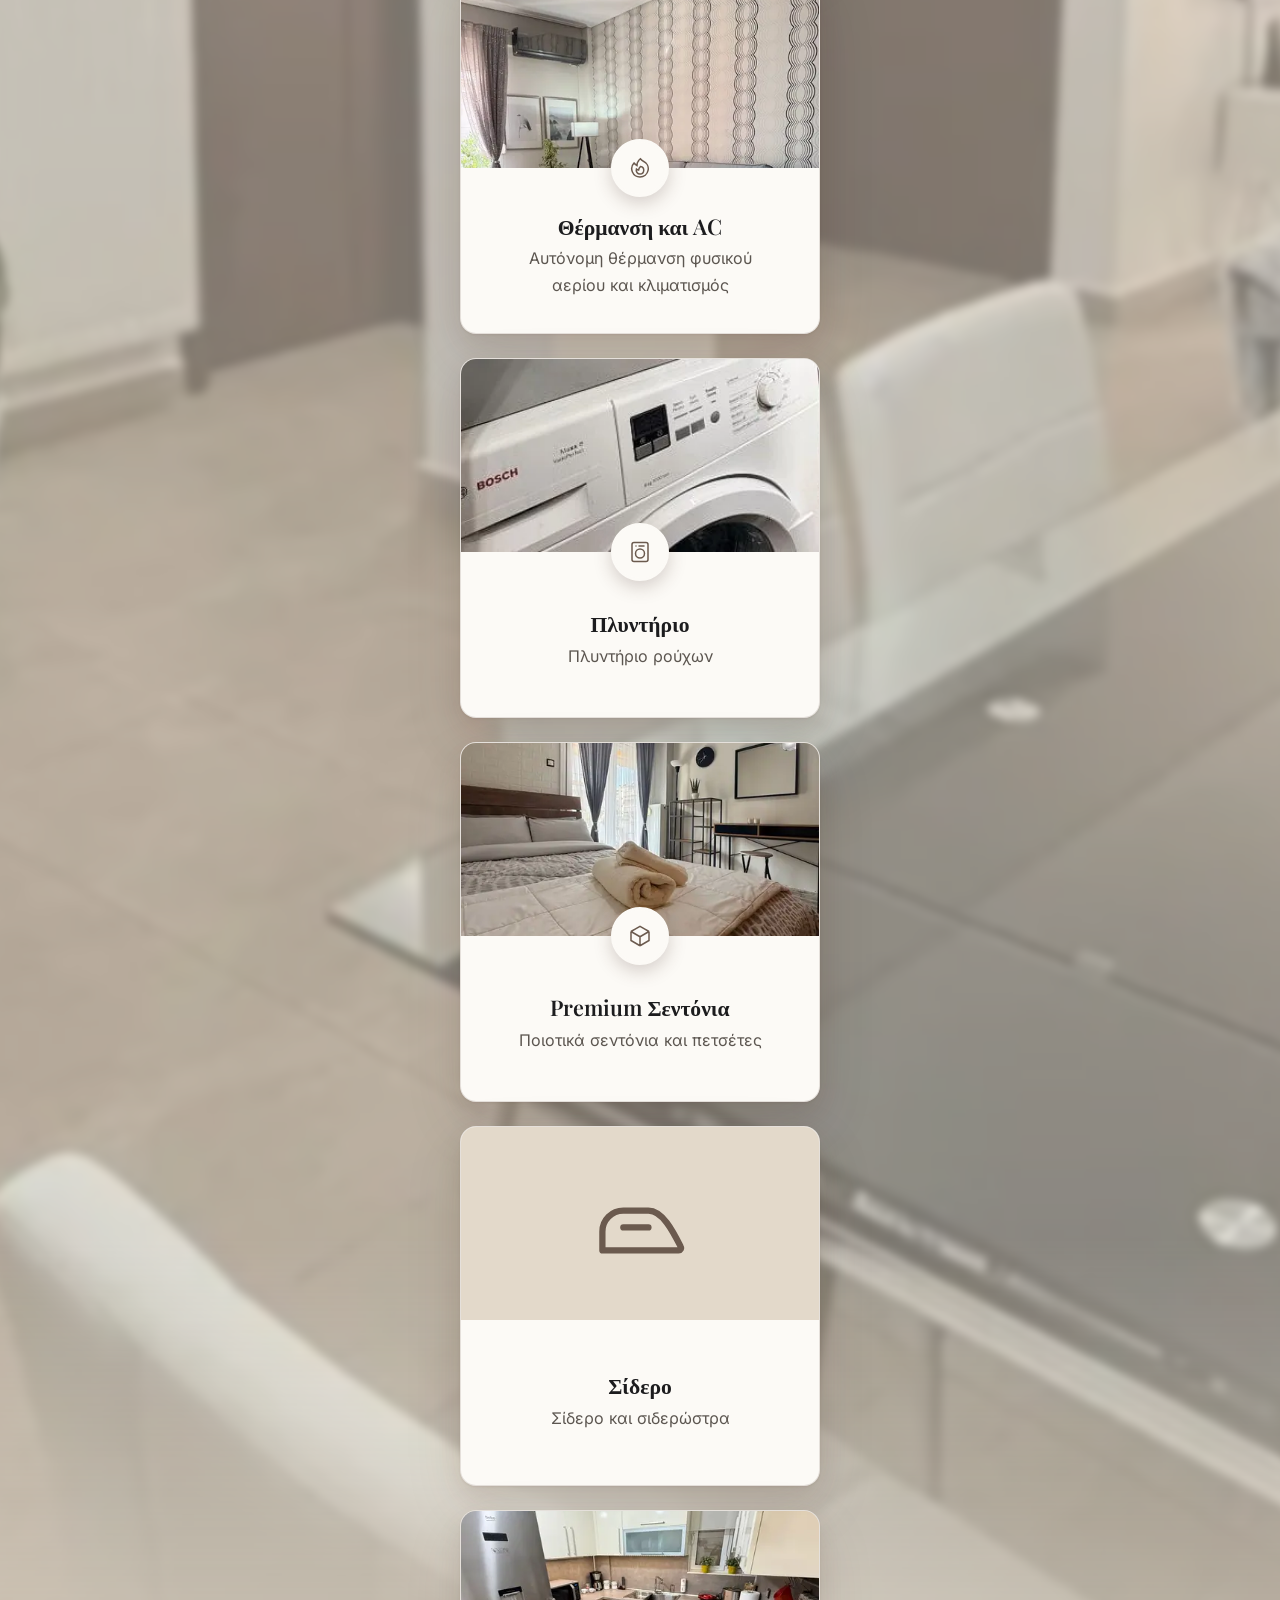
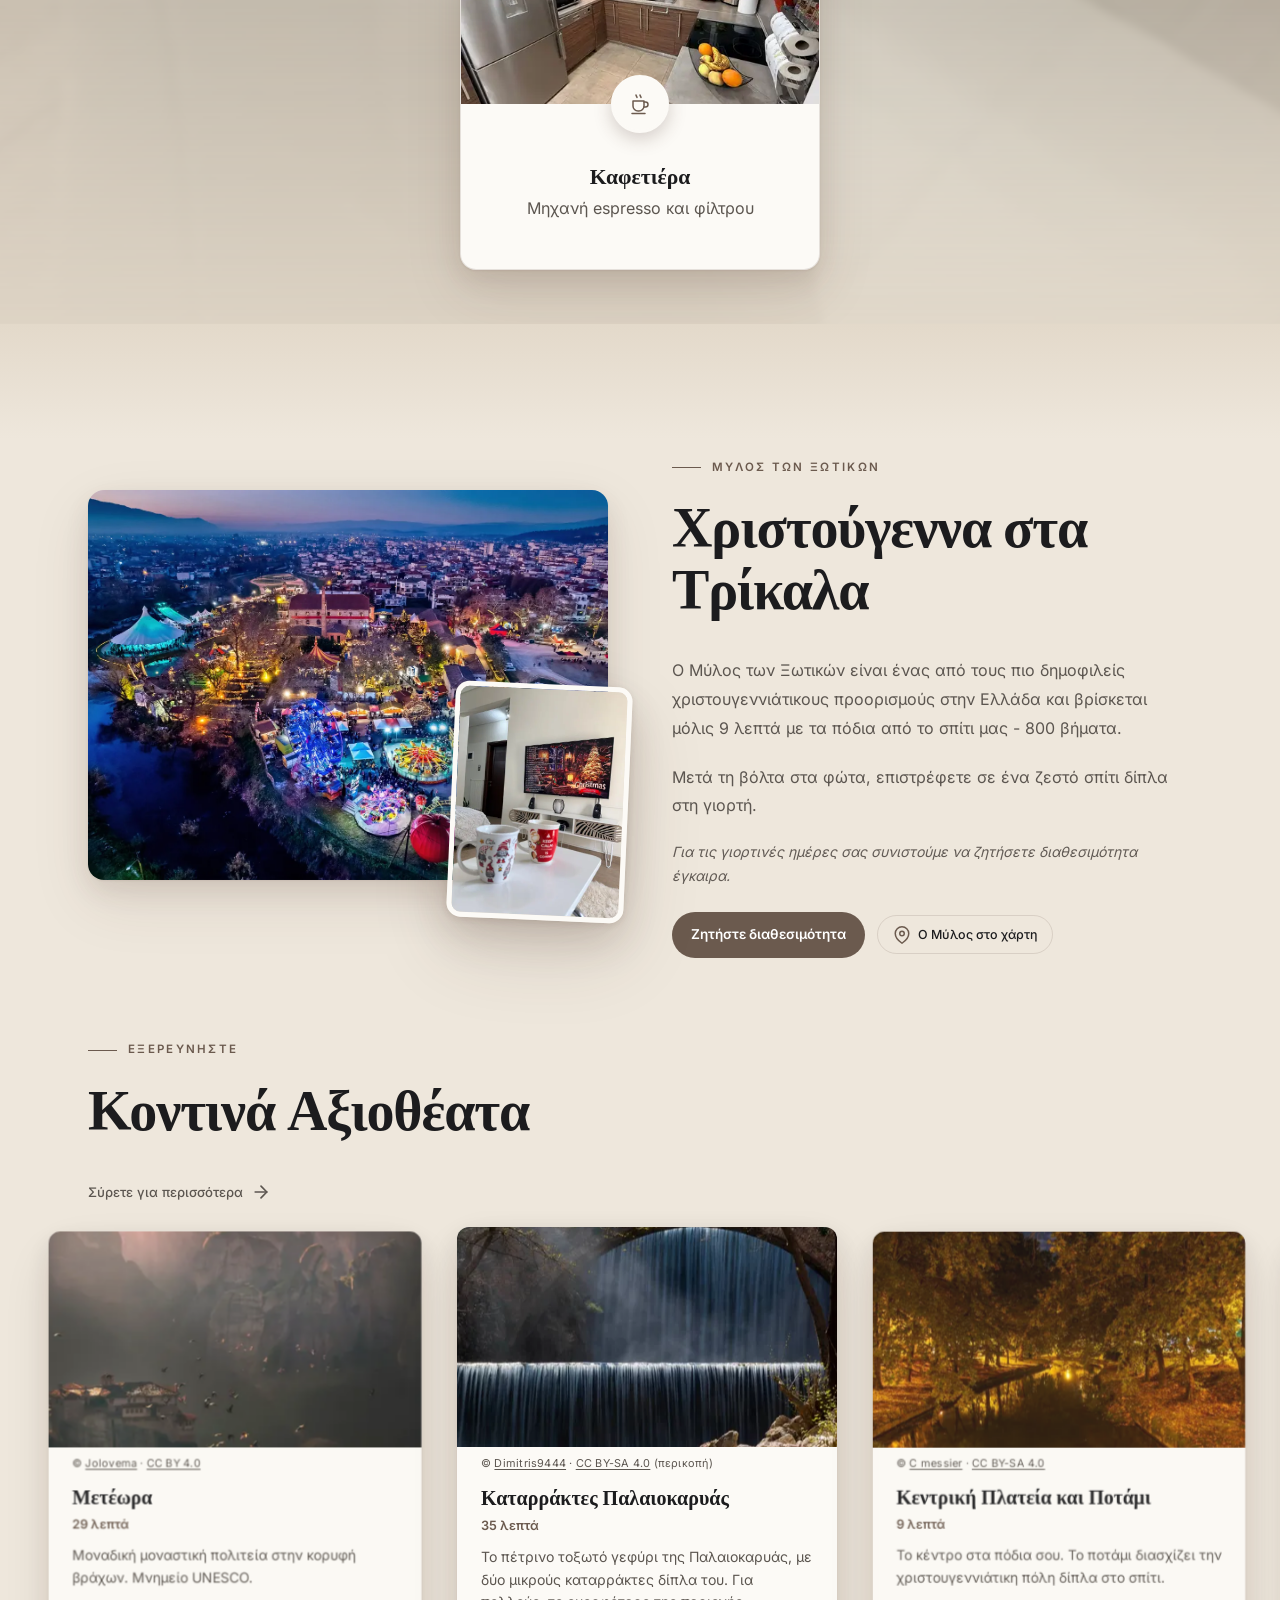
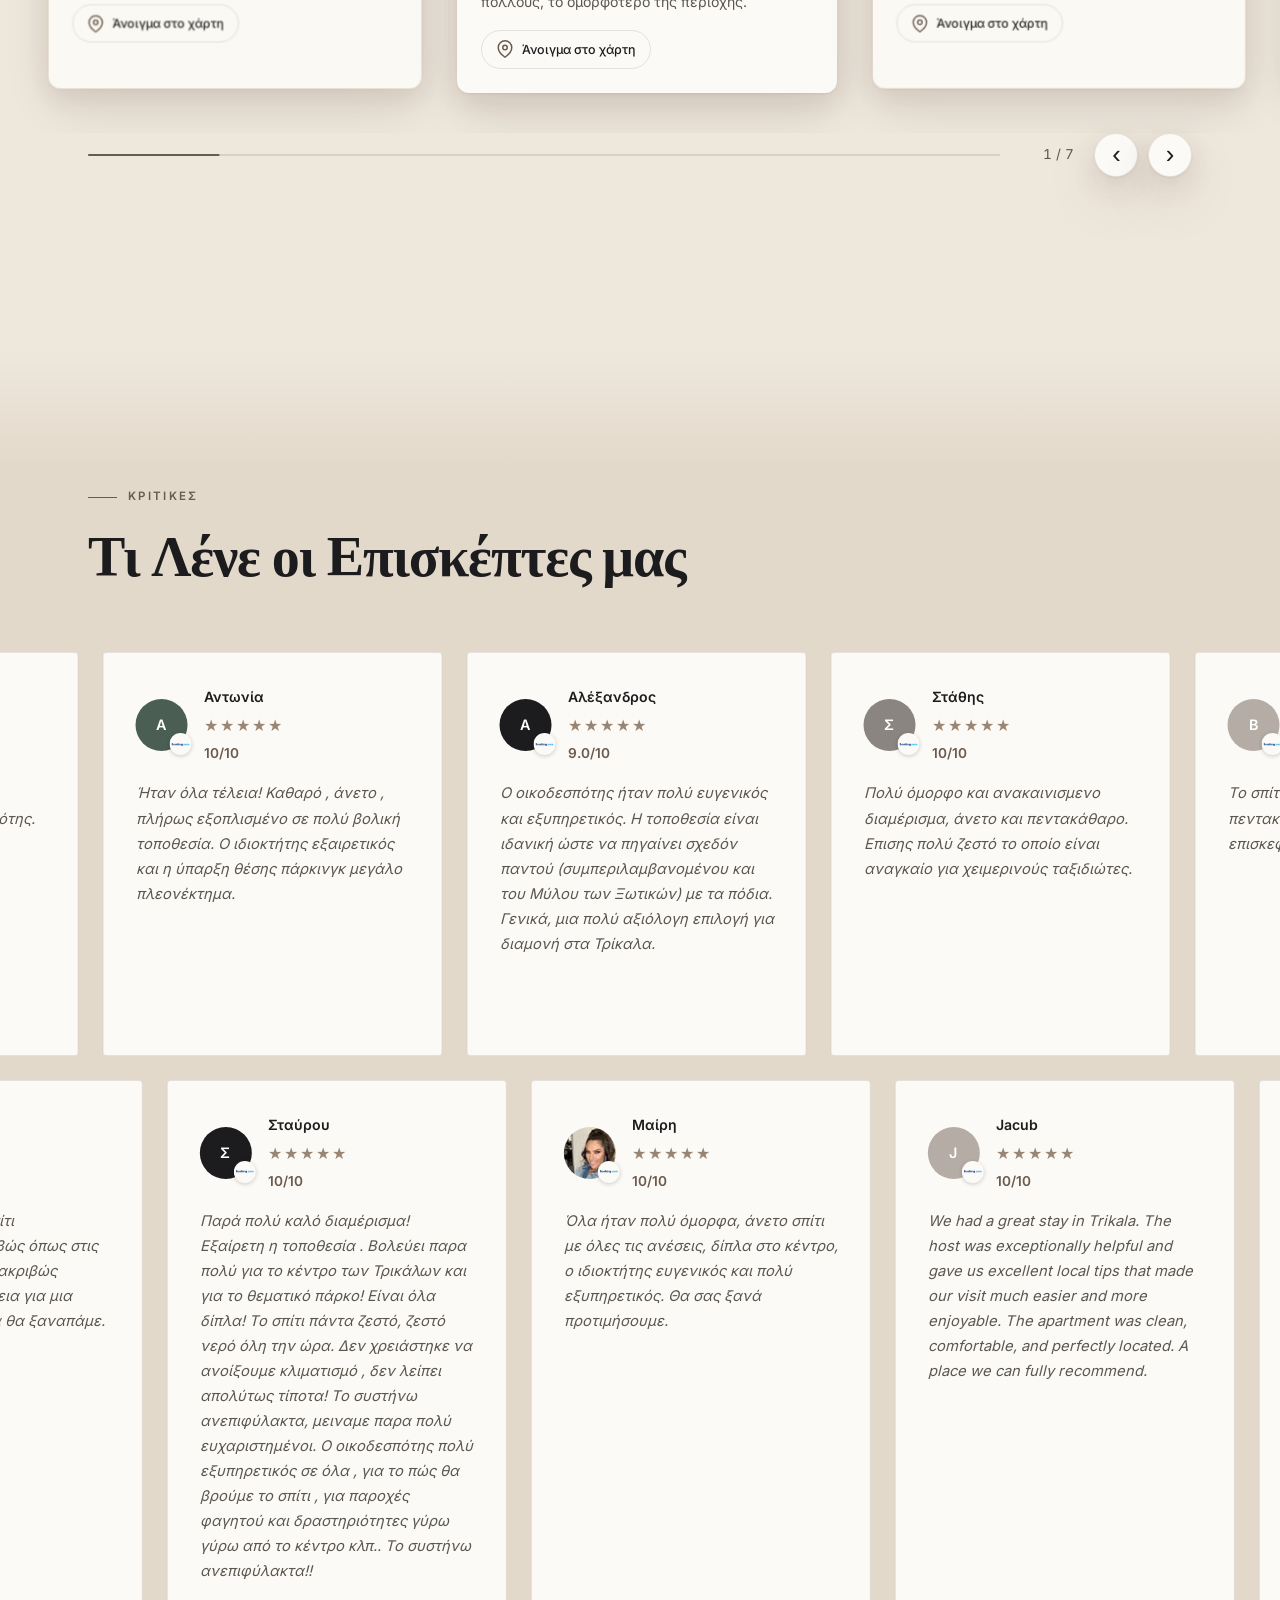
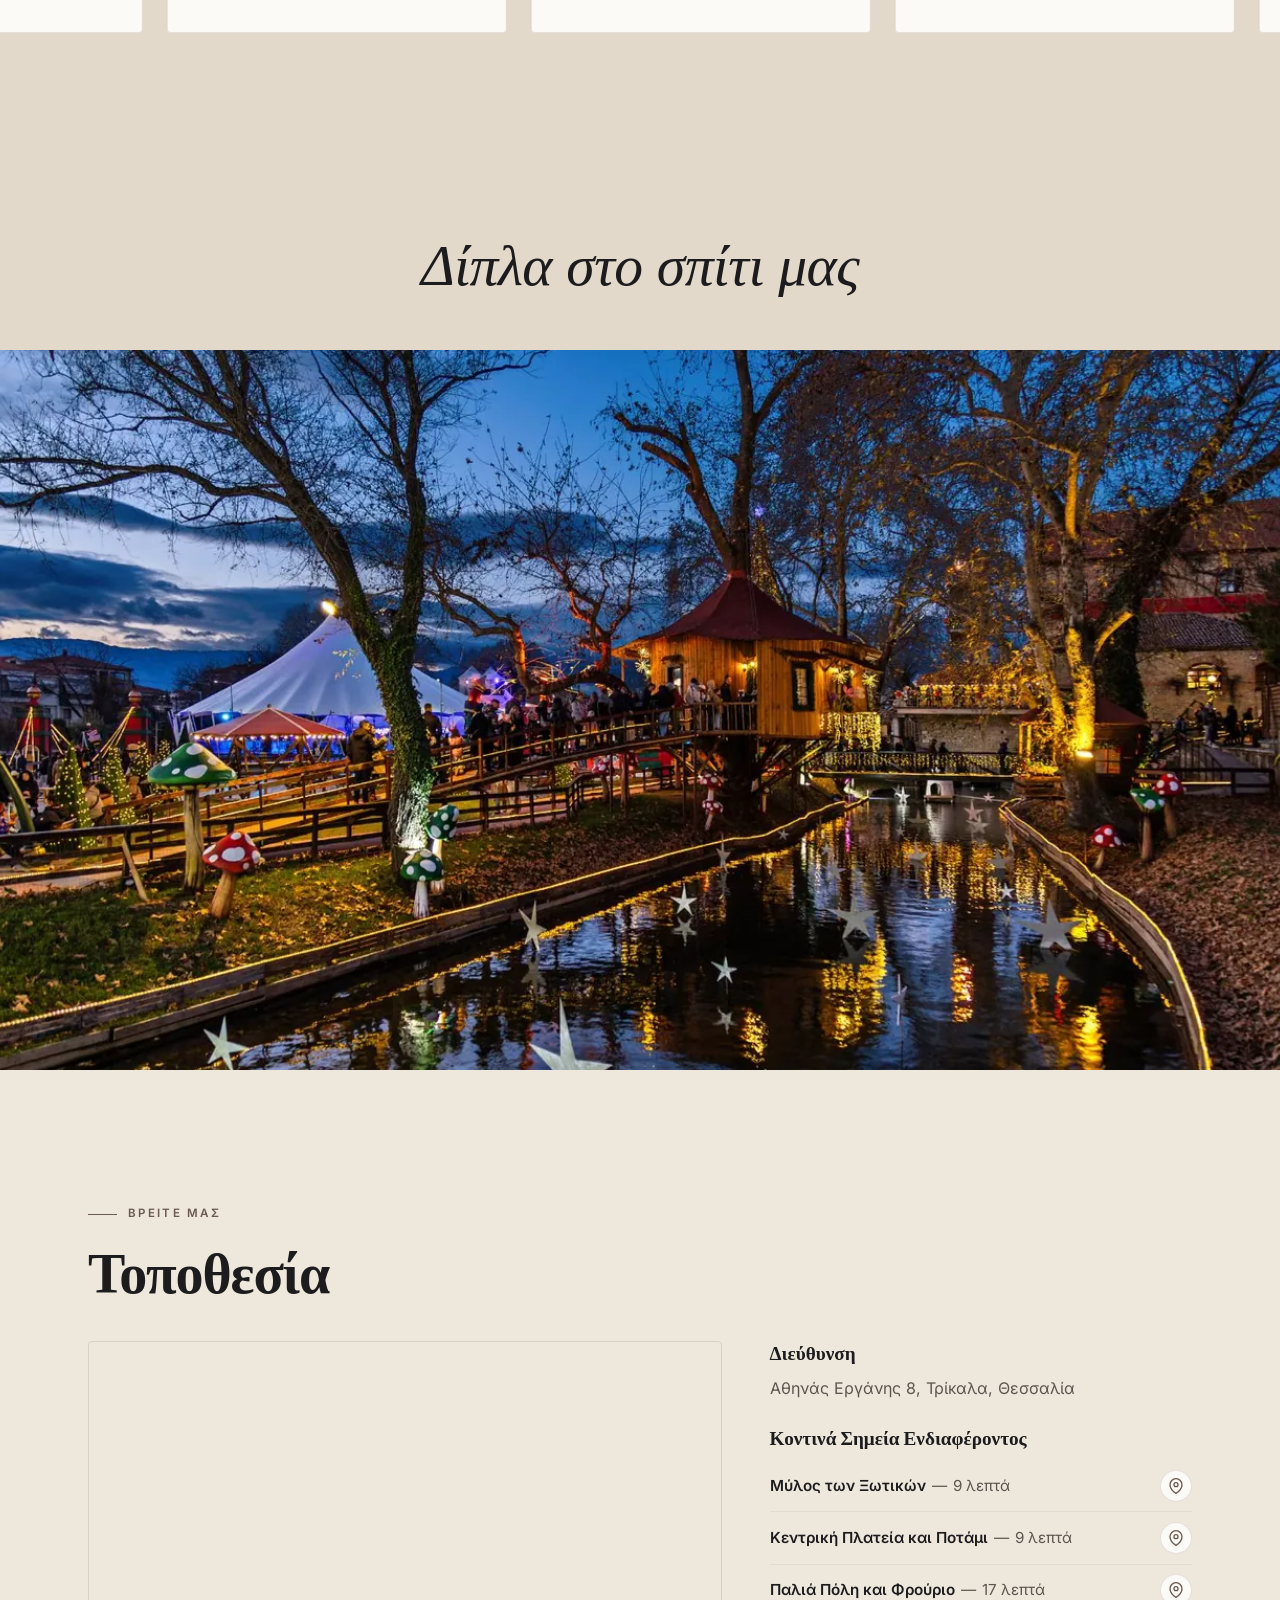
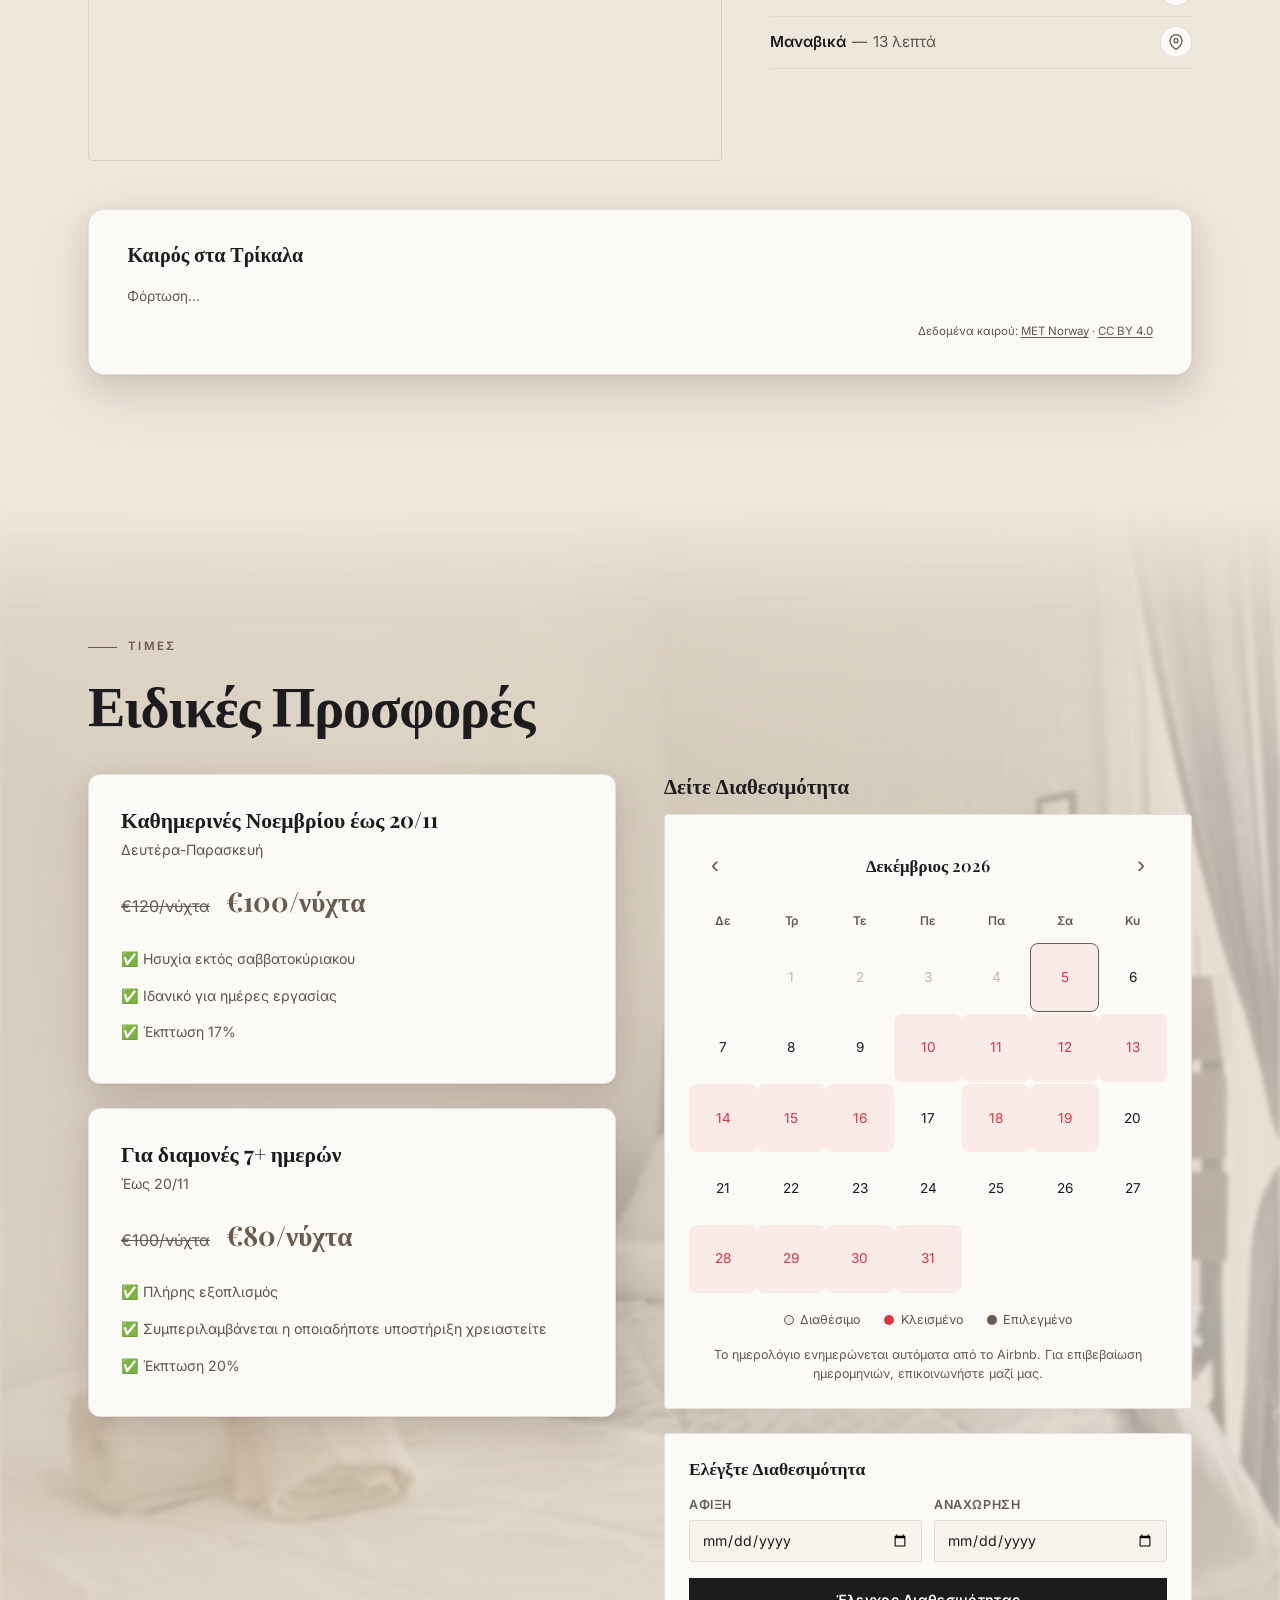
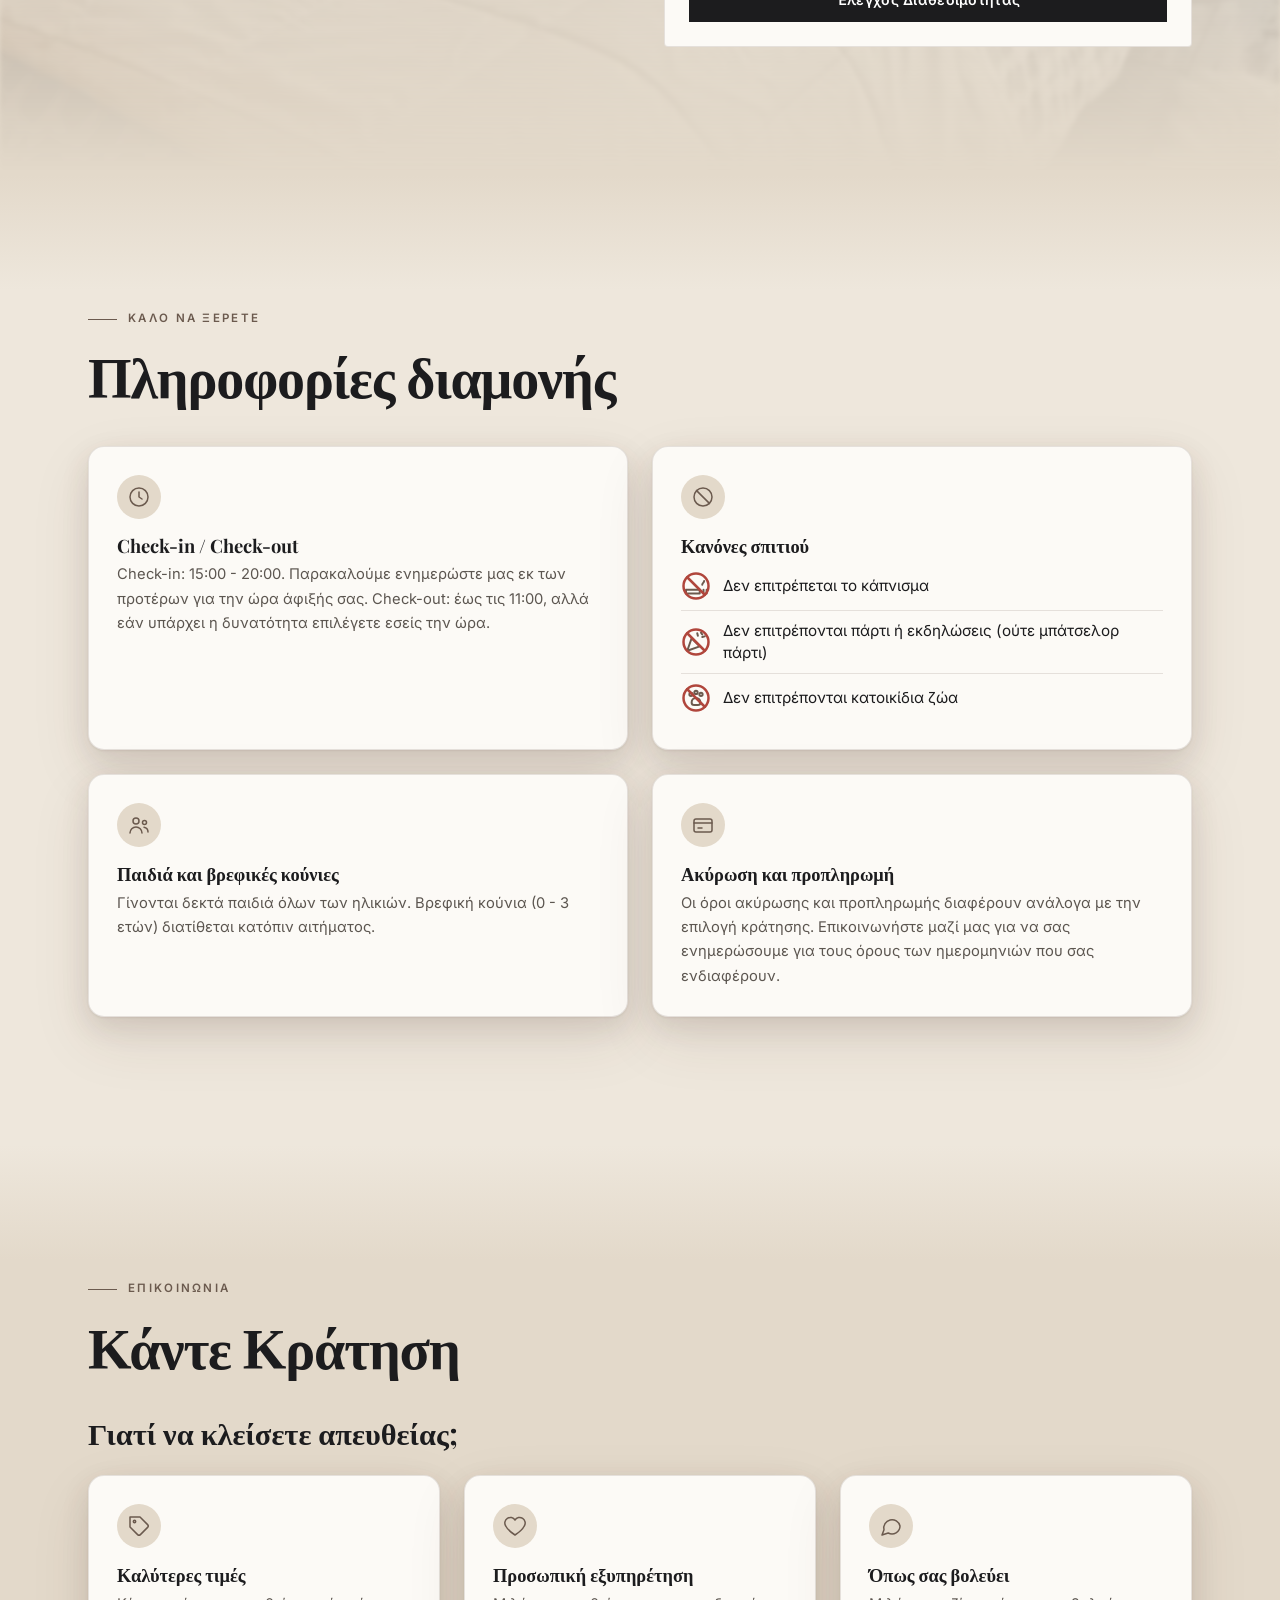
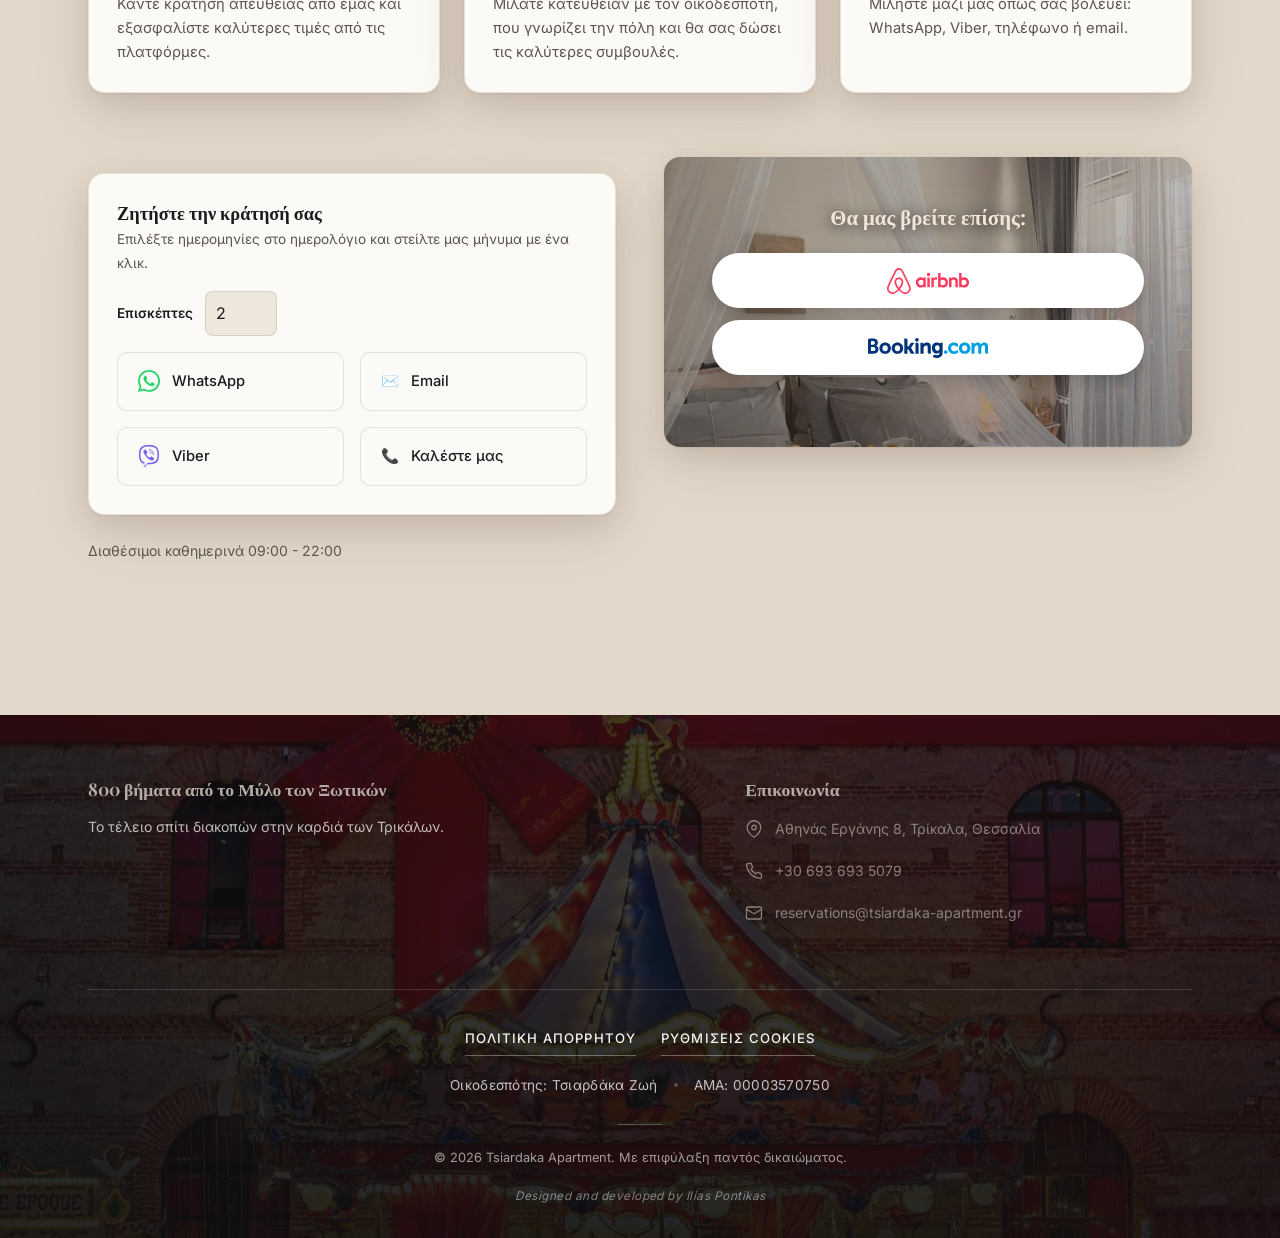
==== commit 2fd86bb4: "feat: Weekday offer 120 -> 100, weekend offer removed, 7+ offer kept, 4-5 December closed Co-Authore" ====
--- a/index.html
+++ b/index.html
@@ -63,7 +63,7 @@
     <meta property="place:location:longitude" content="21.764678">
 
     <!-- CSS -->
-    <link rel="stylesheet" href="css/style.css?v=e74f0d7f">
+    <link rel="stylesheet" href="css/style.css?v=d7119b37">
     <link href="https://unpkg.com/maplibre-gl@3.6.2/dist/maplibre-gl.css" rel="stylesheet">
     <link rel="stylesheet" href="https://cdn.jsdelivr.net/npm/vanilla-cookieconsent@3/dist/cookieconsent.css">
 
@@ -925,31 +925,17 @@
                 <h2 class="section-title" data-i18n="offers.title">Ειδικές Προσφορές</h2>
                 <div class="pricing-grid">
                     <div class="offers-column">
-                        <div class="offer-card popular">
-                            <div class="offer-badge" data-i18n="offers.offer1.badge">Πιο Δημοφιλής</div>
-                            <h3 class="offer-title" data-i18n="offers.offer1.title">Σαββατοκύριακα Νοεμβρίου έως 20/11</h3>
-                            <p class="offer-subtitle" data-i18n="offers.offer1.subtitle">Για διαμονές 2+ νυχτών</p>
-                            <div class="offer-prices">
-                                <span class="price-old" data-i18n="offers.offer1.old_price">€120/νύχτα</span>
-                                <span class="price-new" data-i18n="offers.offer1.new_price">€100/νύχτα</span>
-                            </div>
-                            <ul class="offer-features">
-                                <li data-i18n="offers.offer1.feature1">✅ Δωρεάν welcome basket</li>
-                                <li data-i18n="offers.offer1.feature2">✅ Ιδανικό για φθινοπωρινή απόδραση</li>
-                                <li data-i18n="offers.offer1.feature3">✅ Έκπτωση 27%</li>
-                            </ul>
-                        </div>
                         <div class="offer-card">
                             <h3 class="offer-title" data-i18n="offers.offer2.title">Καθημερινές Νοεμβρίου έως 20/11</h3>
                             <p class="offer-subtitle" data-i18n="offers.offer2.subtitle">Δευτέρα-Παρασκευή</p>
                             <div class="offer-prices">
-                                <span class="price-old" data-i18n="offers.offer2.old_price">€110/νύχτα</span>
-                                <span class="price-new" data-i18n="offers.offer2.new_price">€90/νύχτα</span>
+                                <span class="price-old" data-i18n="offers.offer2.old_price">€120/νύχτα</span>
+                                <span class="price-new" data-i18n="offers.offer2.new_price">€100/νύχτα</span>
                             </div>
                             <ul class="offer-features">
                                 <li data-i18n="offers.offer2.feature1">✅ Ησυχία εκτός σαββατοκύριακου</li>
                                 <li data-i18n="offers.offer2.feature2">✅ Ιδανικό για ημέρες εργασίας</li>
-                                <li data-i18n="offers.offer2.feature3">✅ Έκπτωση 50%</li>
+                                <li data-i18n="offers.offer2.feature3">✅ Έκπτωση 17%</li>
                             </ul>
                         </div>
                         <div class="offer-card">
@@ -1176,8 +1162,8 @@
     <script src="https://cdnjs.cloudflare.com/ajax/libs/gsap/3.12.5/TextPlugin.min.js" defer></script>
 <script src="https://unpkg.com/maplibre-gl@3.6.2/dist/maplibre-gl.js" defer></script>
     <script src="https://cdn.jsdelivr.net/npm/vanilla-cookieconsent@3/dist/cookieconsent.umd.js" defer></script>
-    <script src="js/language-switcher.js?v=e74f0d7f" defer></script>
+    <script src="js/language-switcher.js?v=d7119b37" defer></script>
     <!-- Modular entry point -->
-    <script type="module" src="js/main.js?v=e74f0d7f"></script>
+    <script type="module" src="js/main.js?v=d7119b37"></script>
 </body>
 </html>
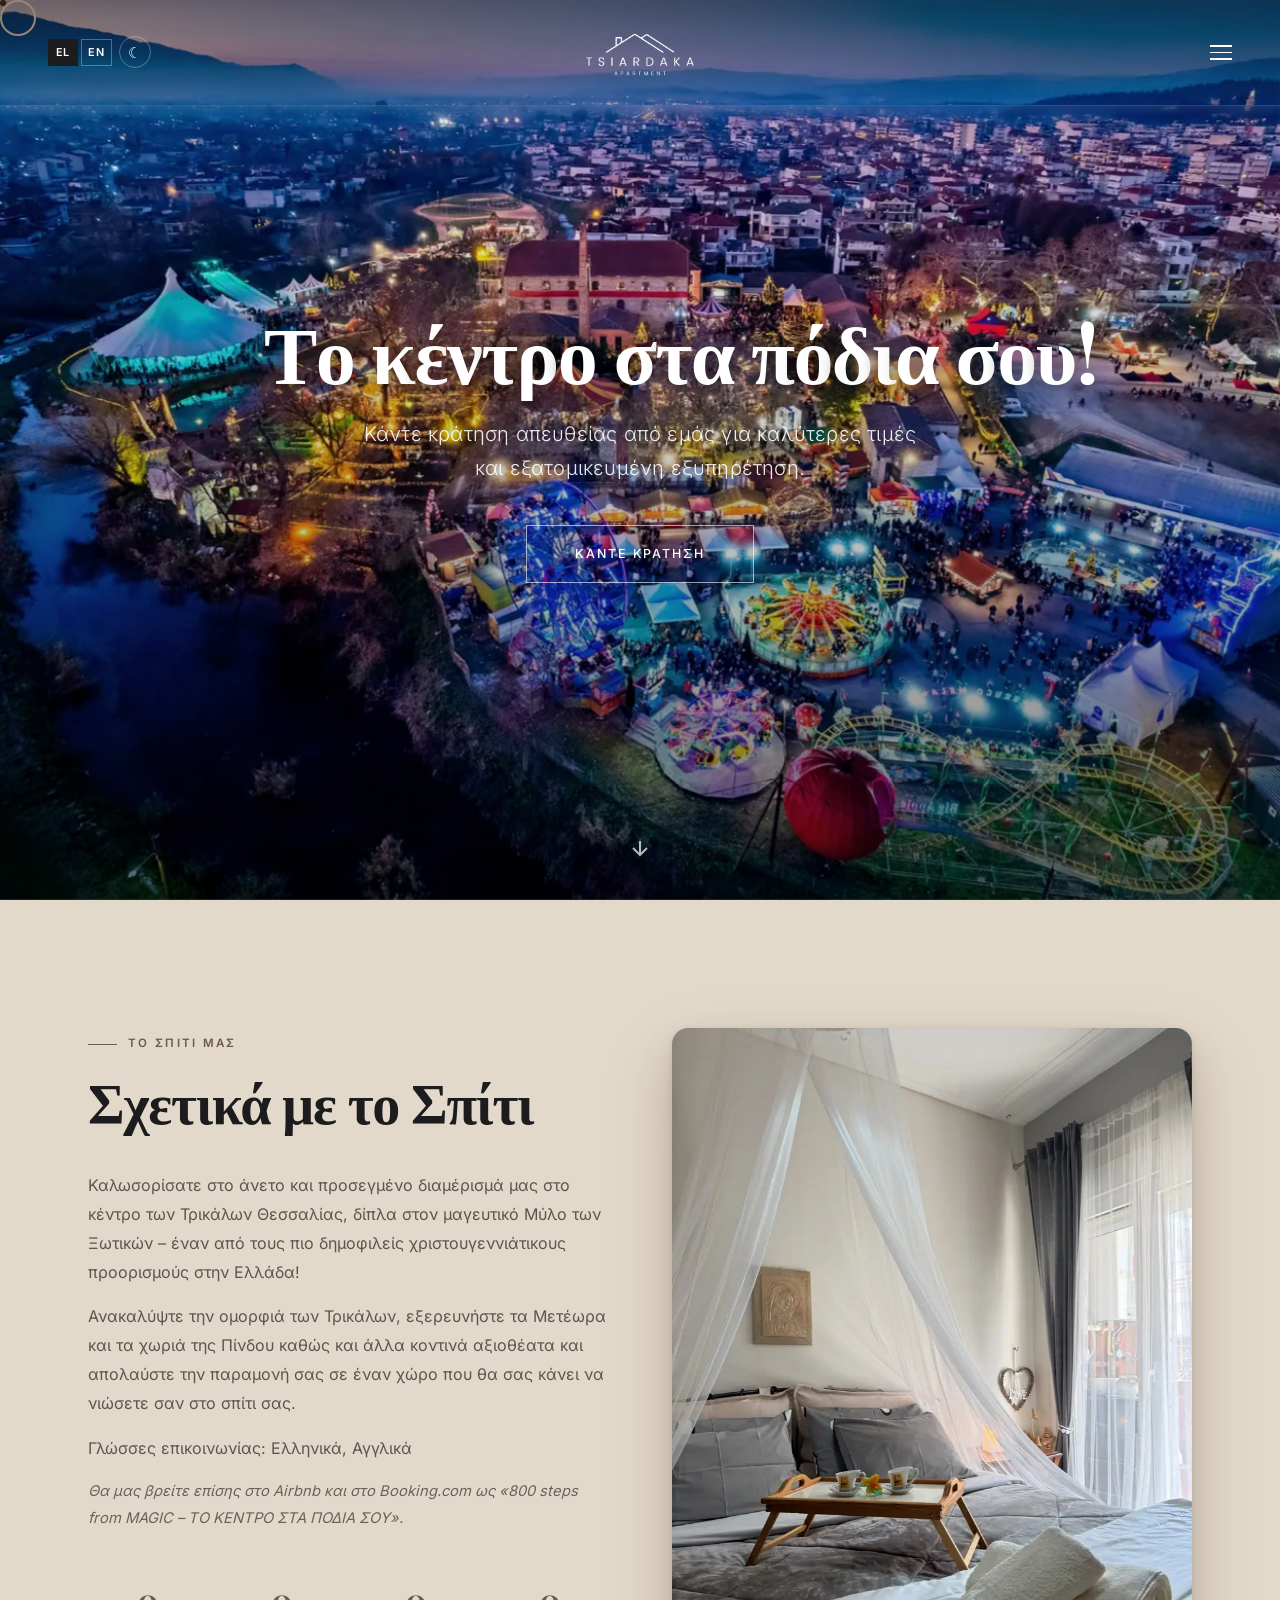
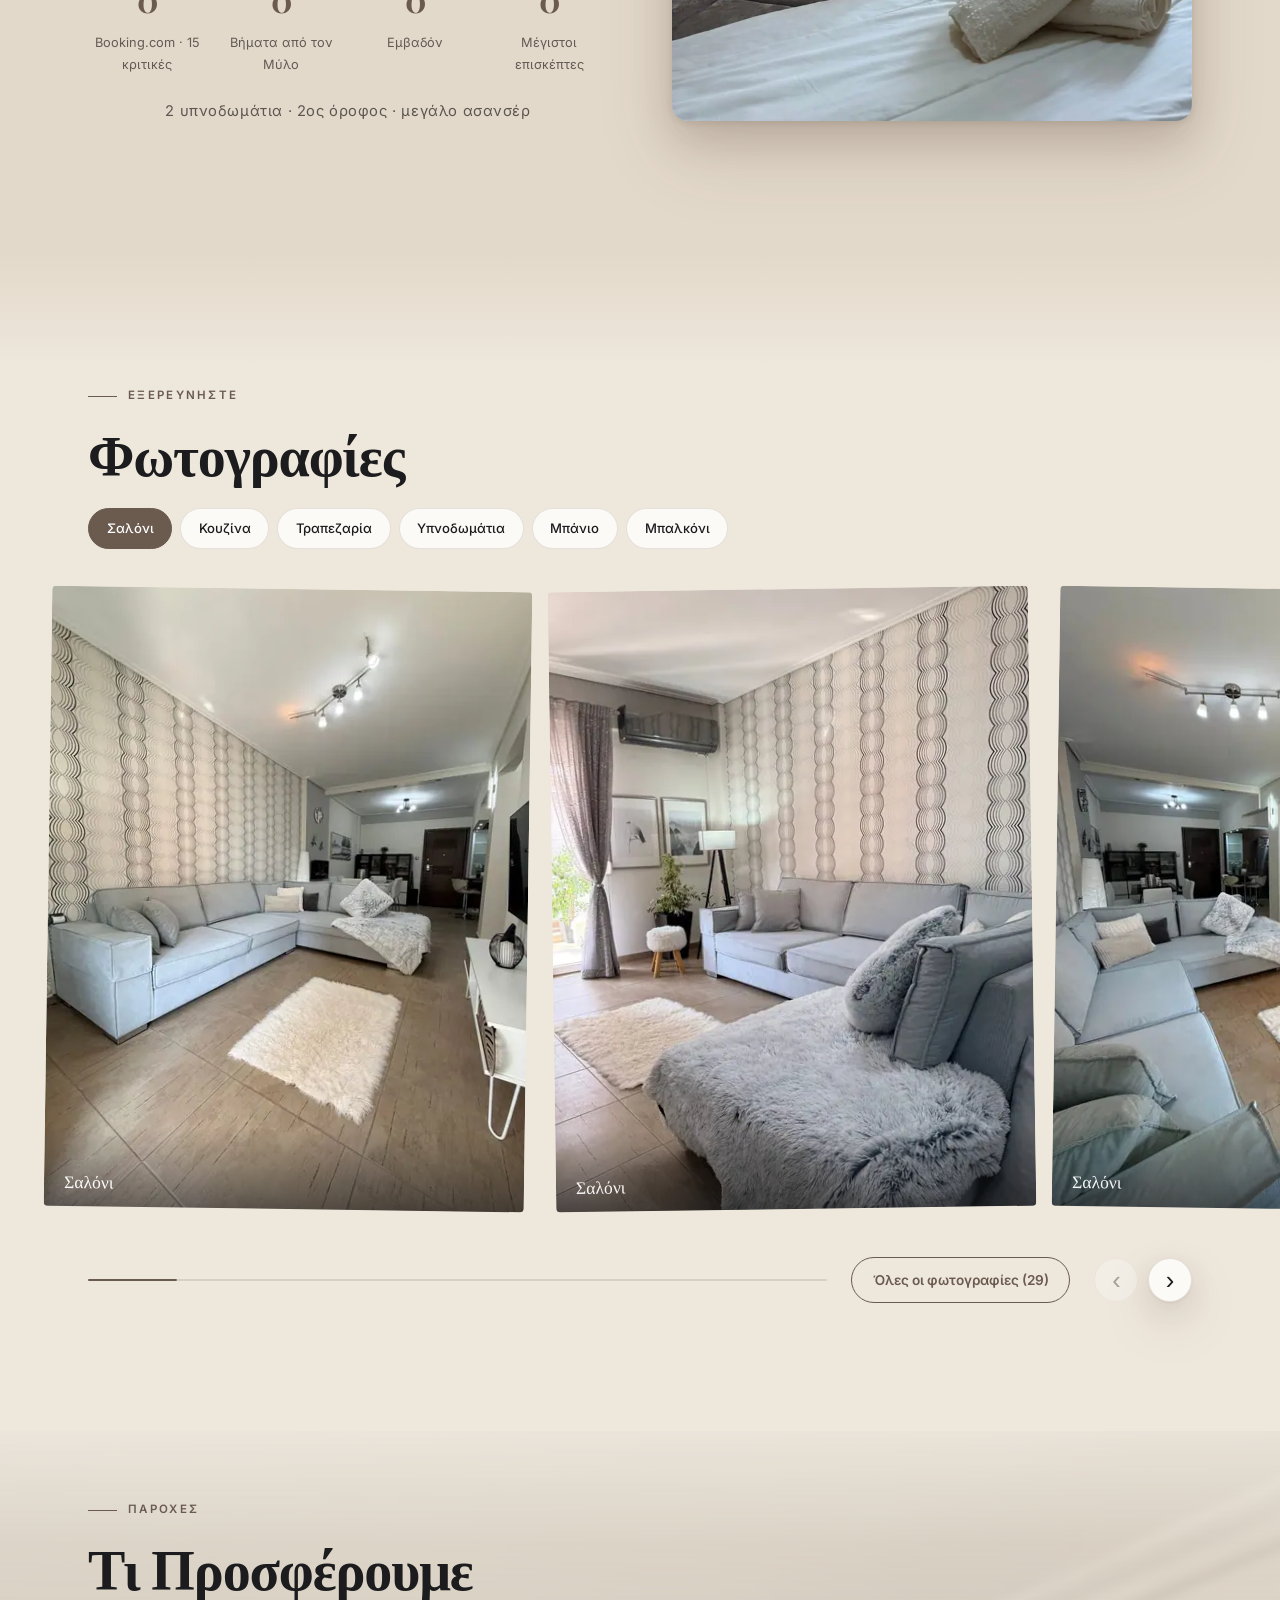
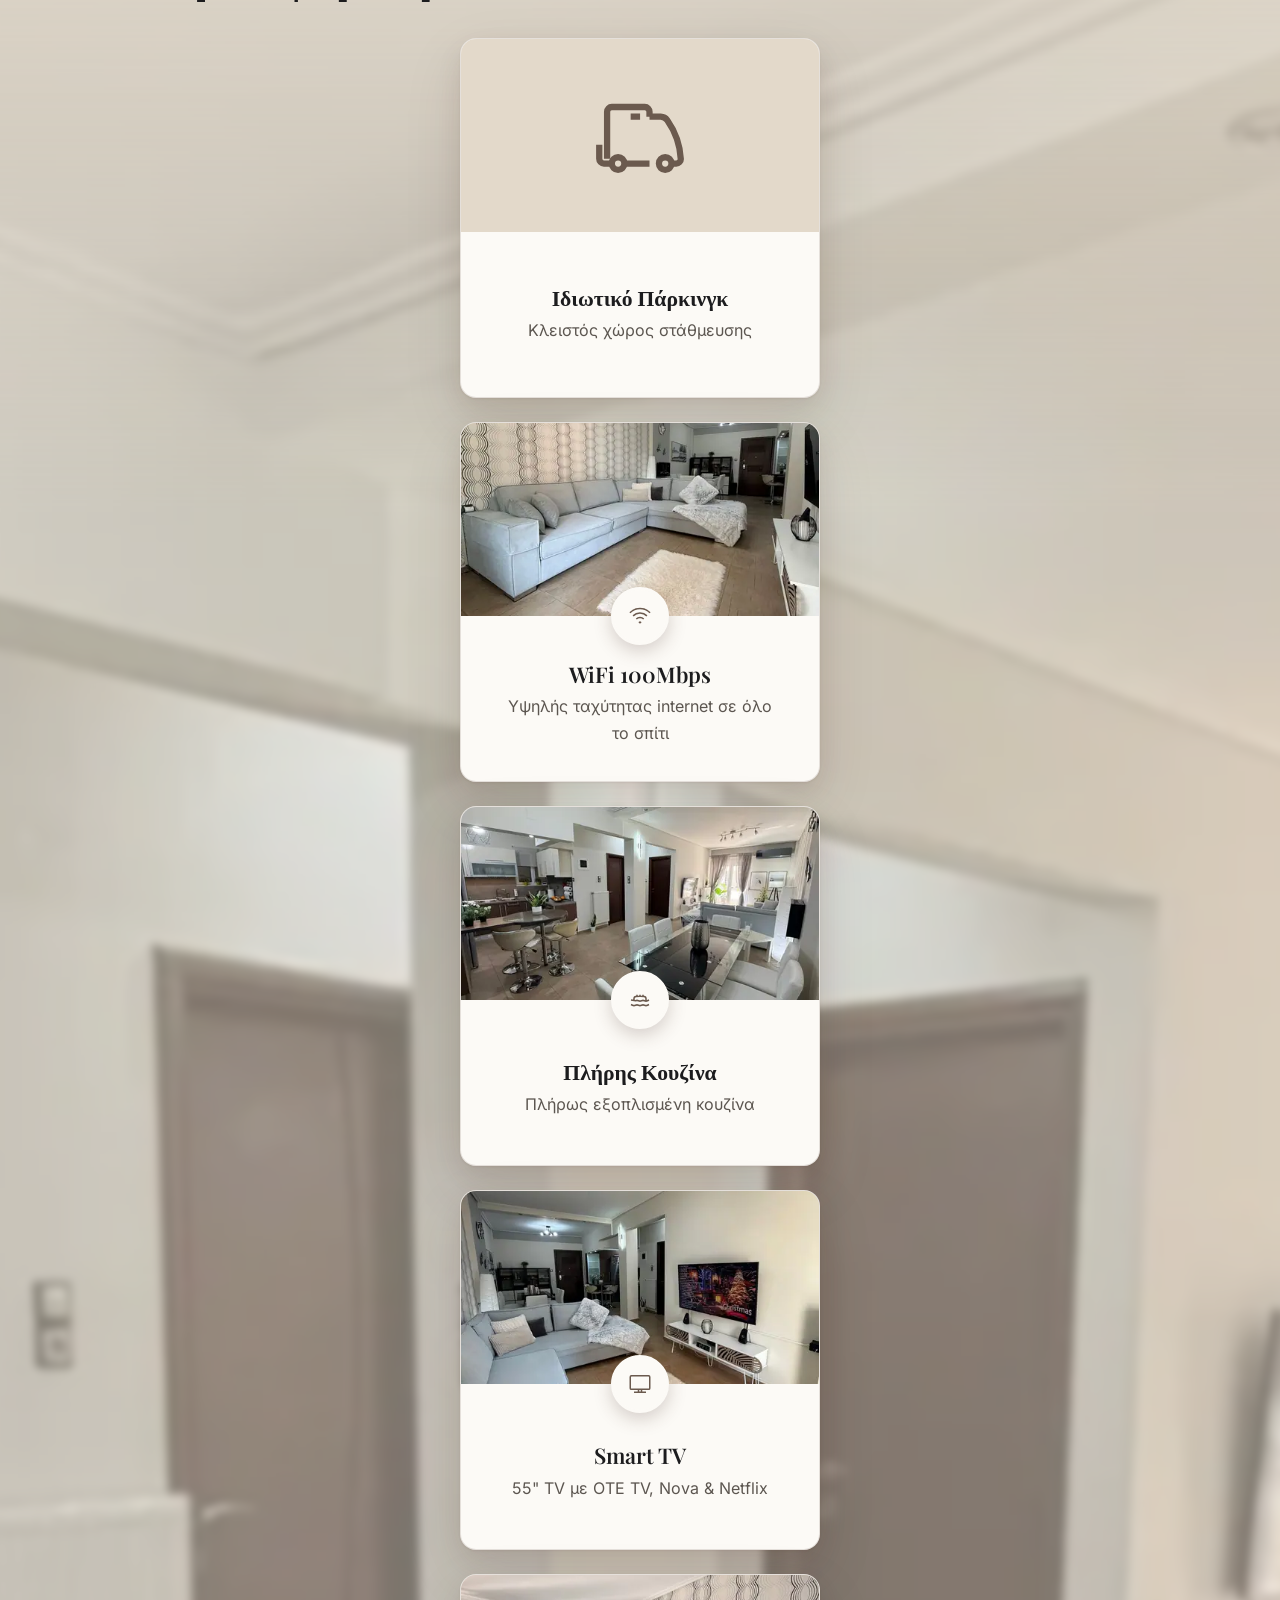
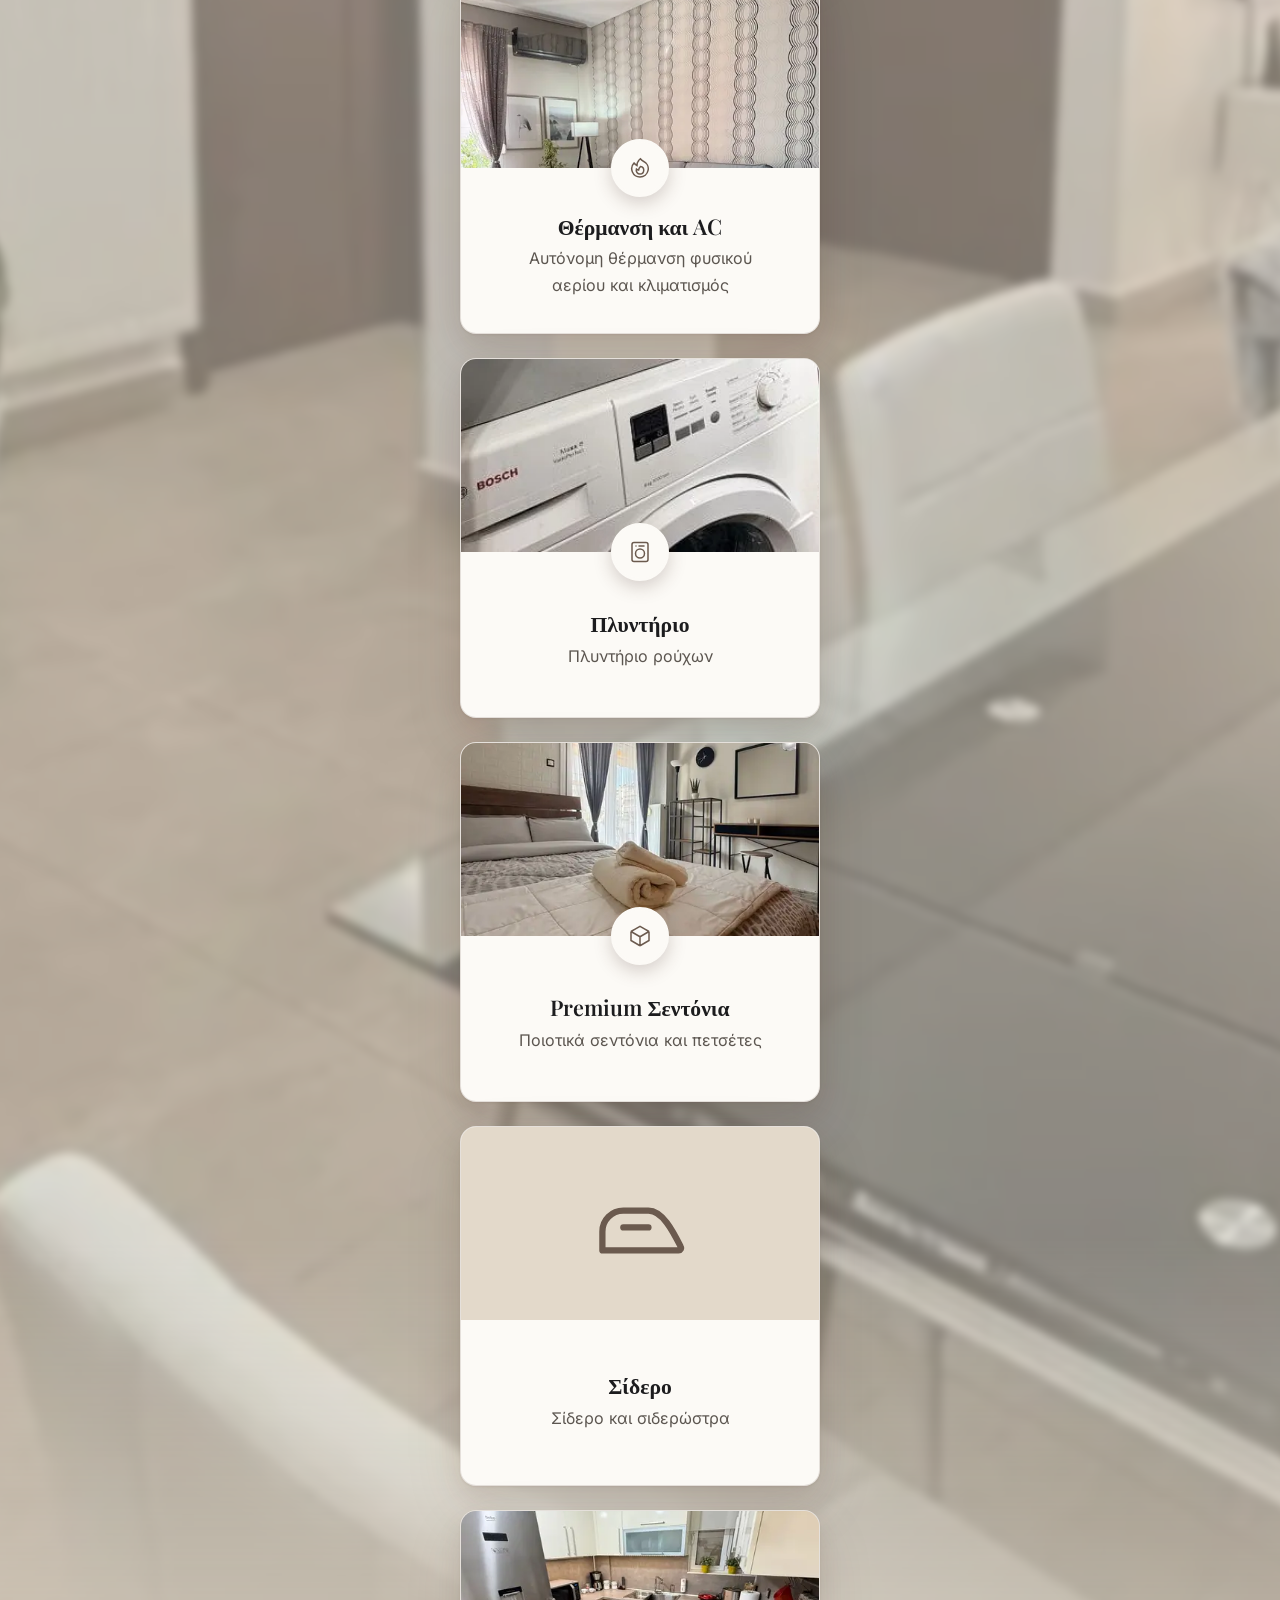
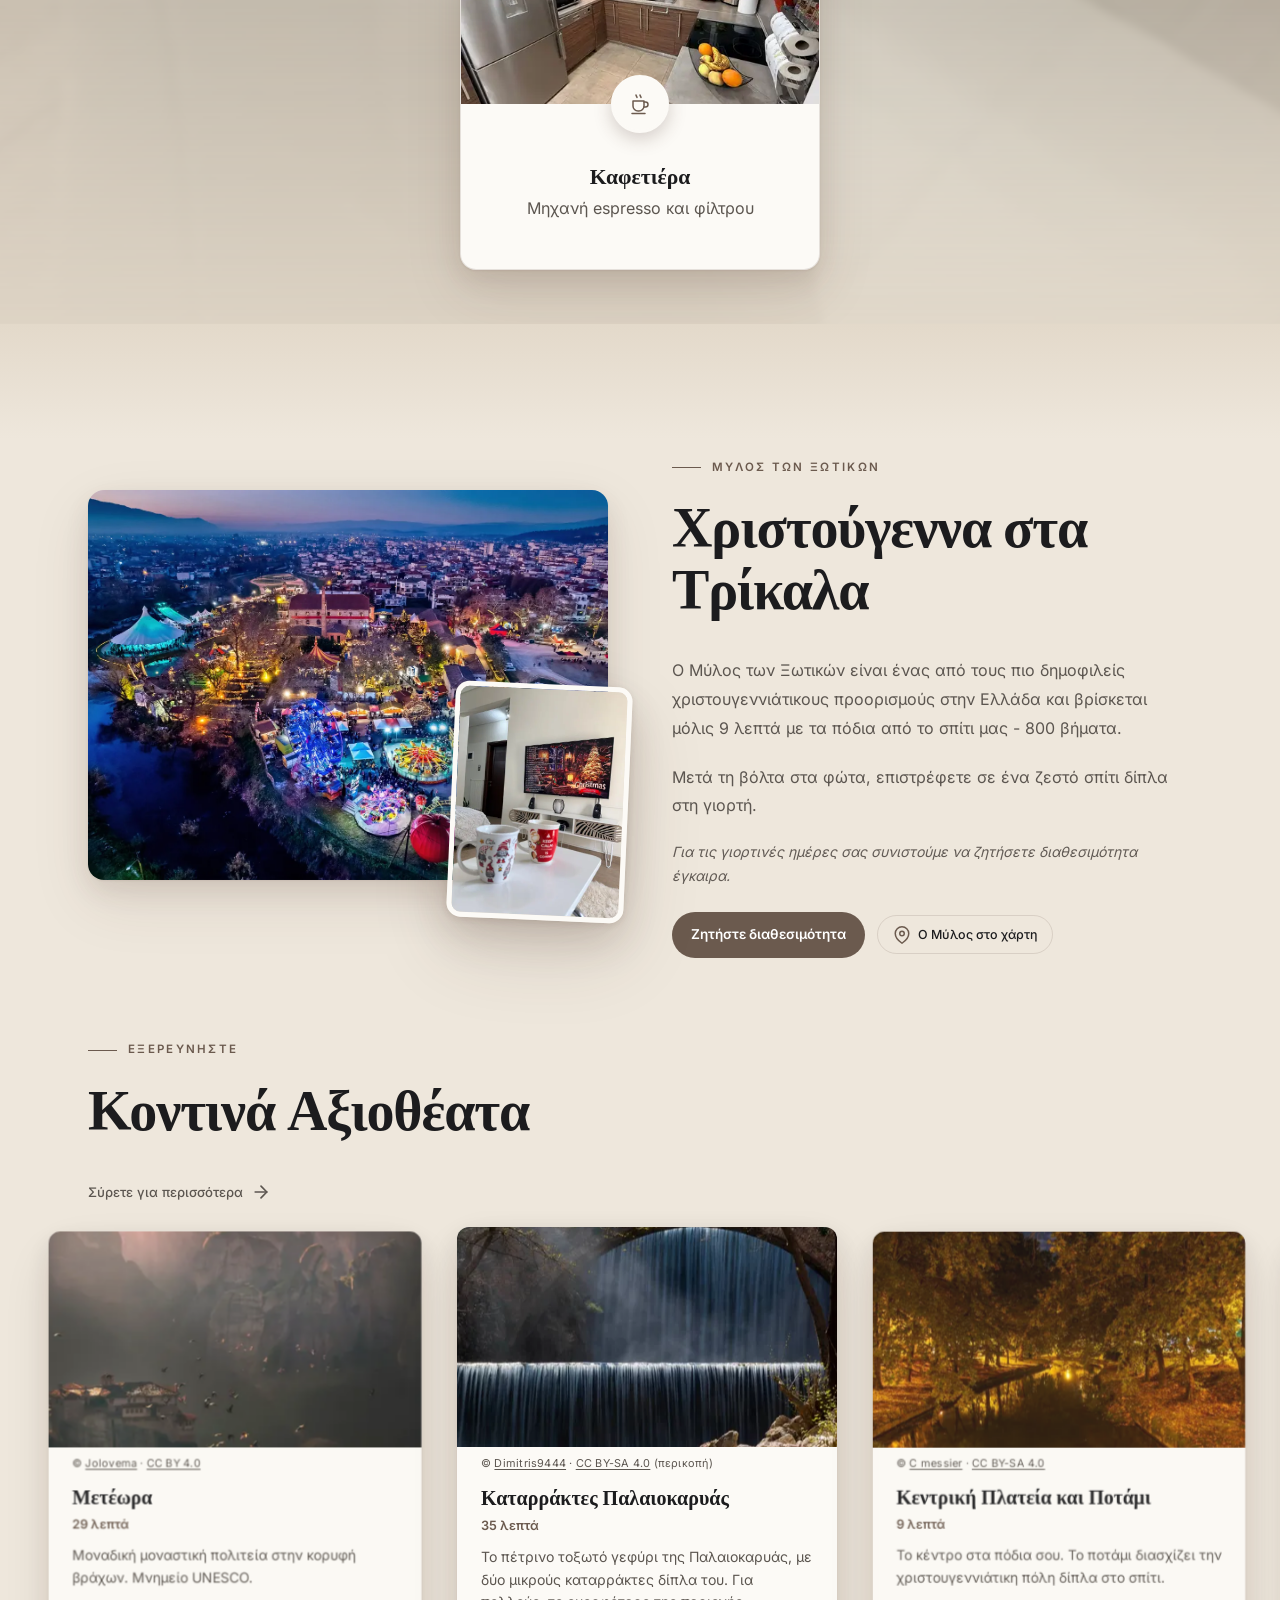
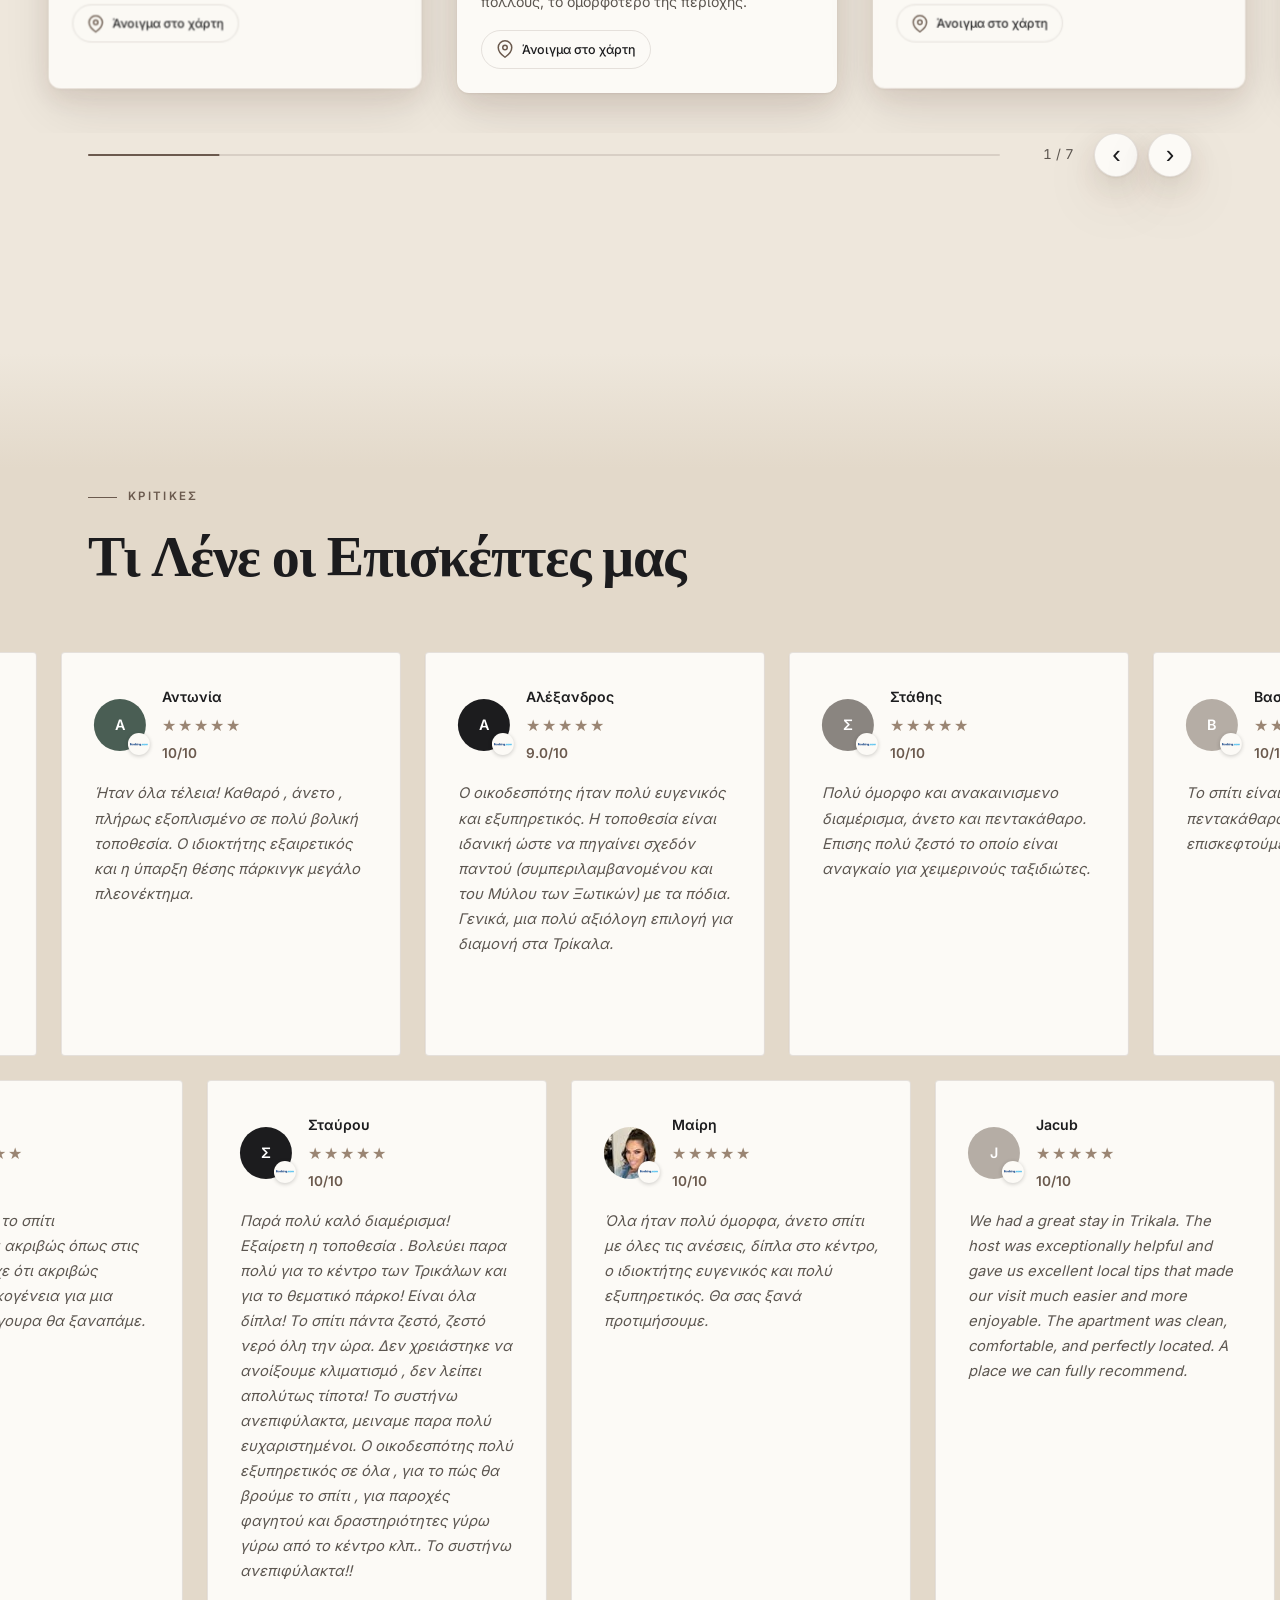
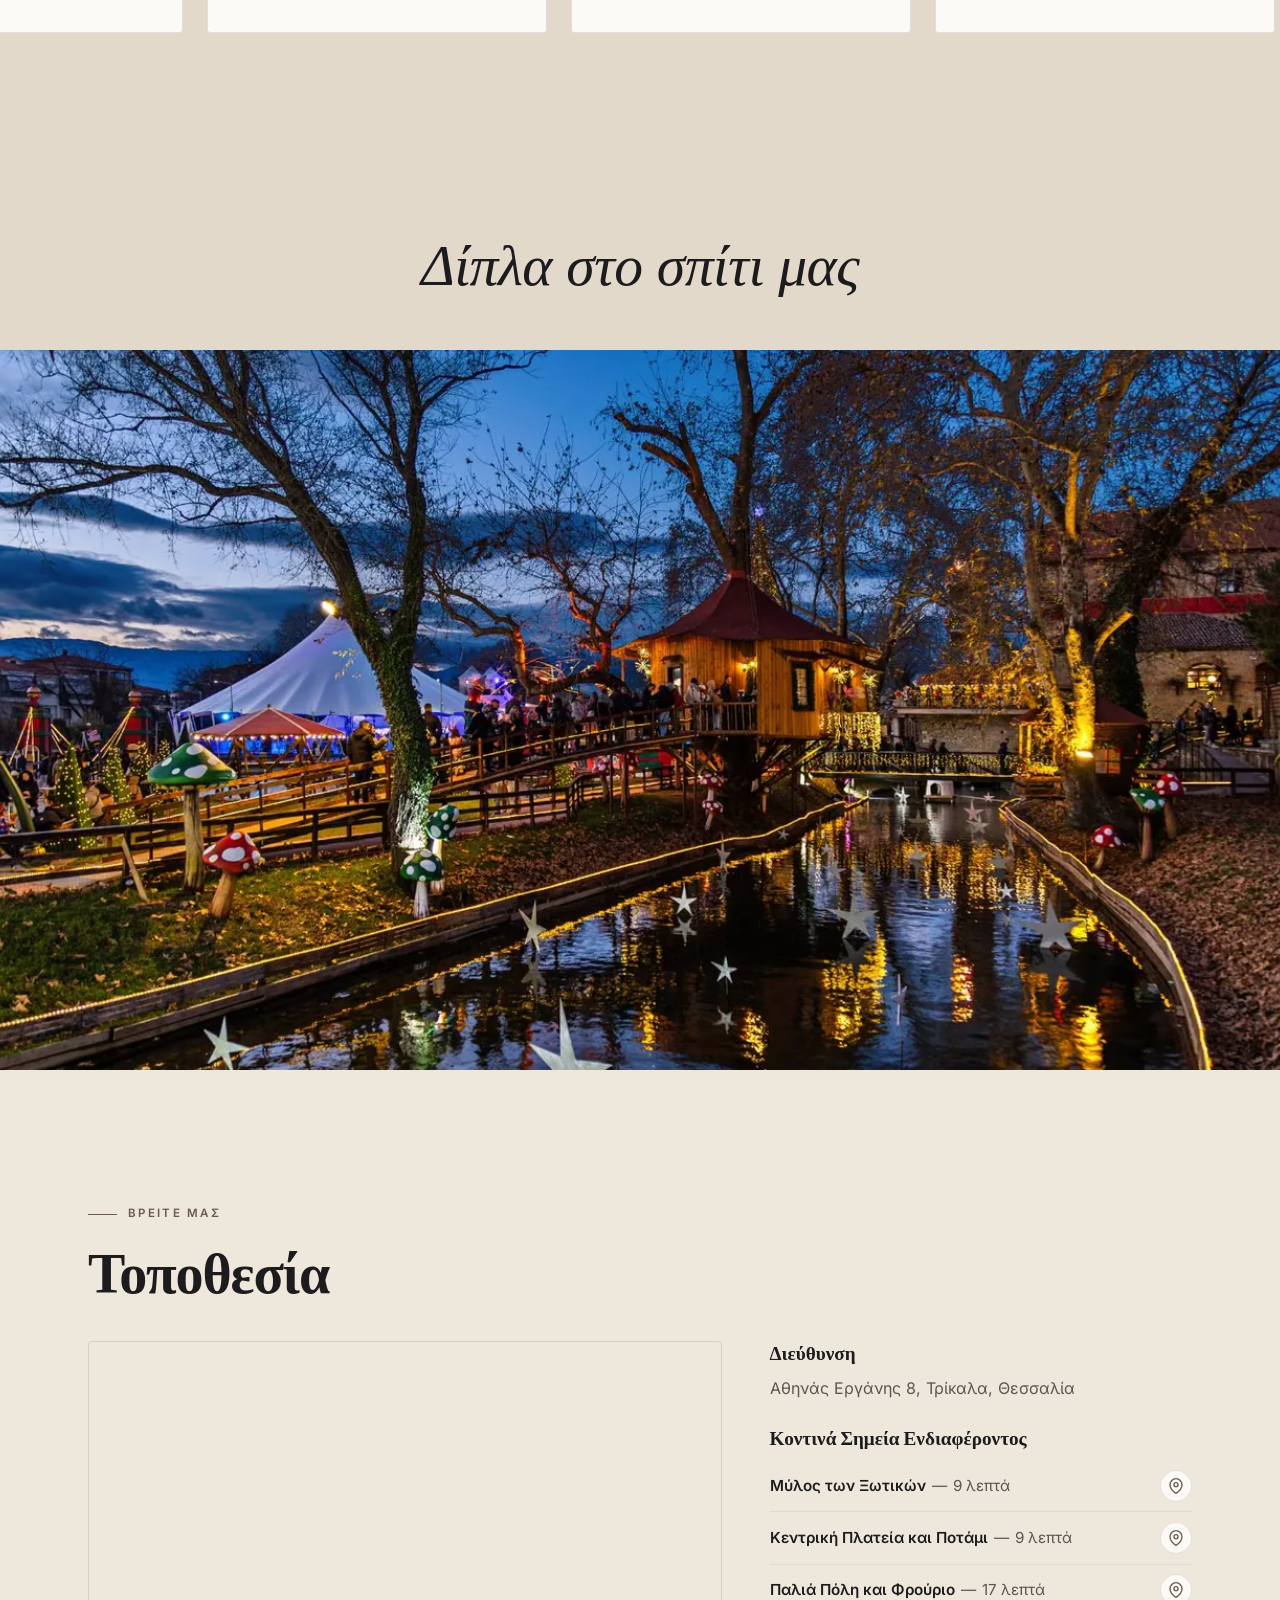
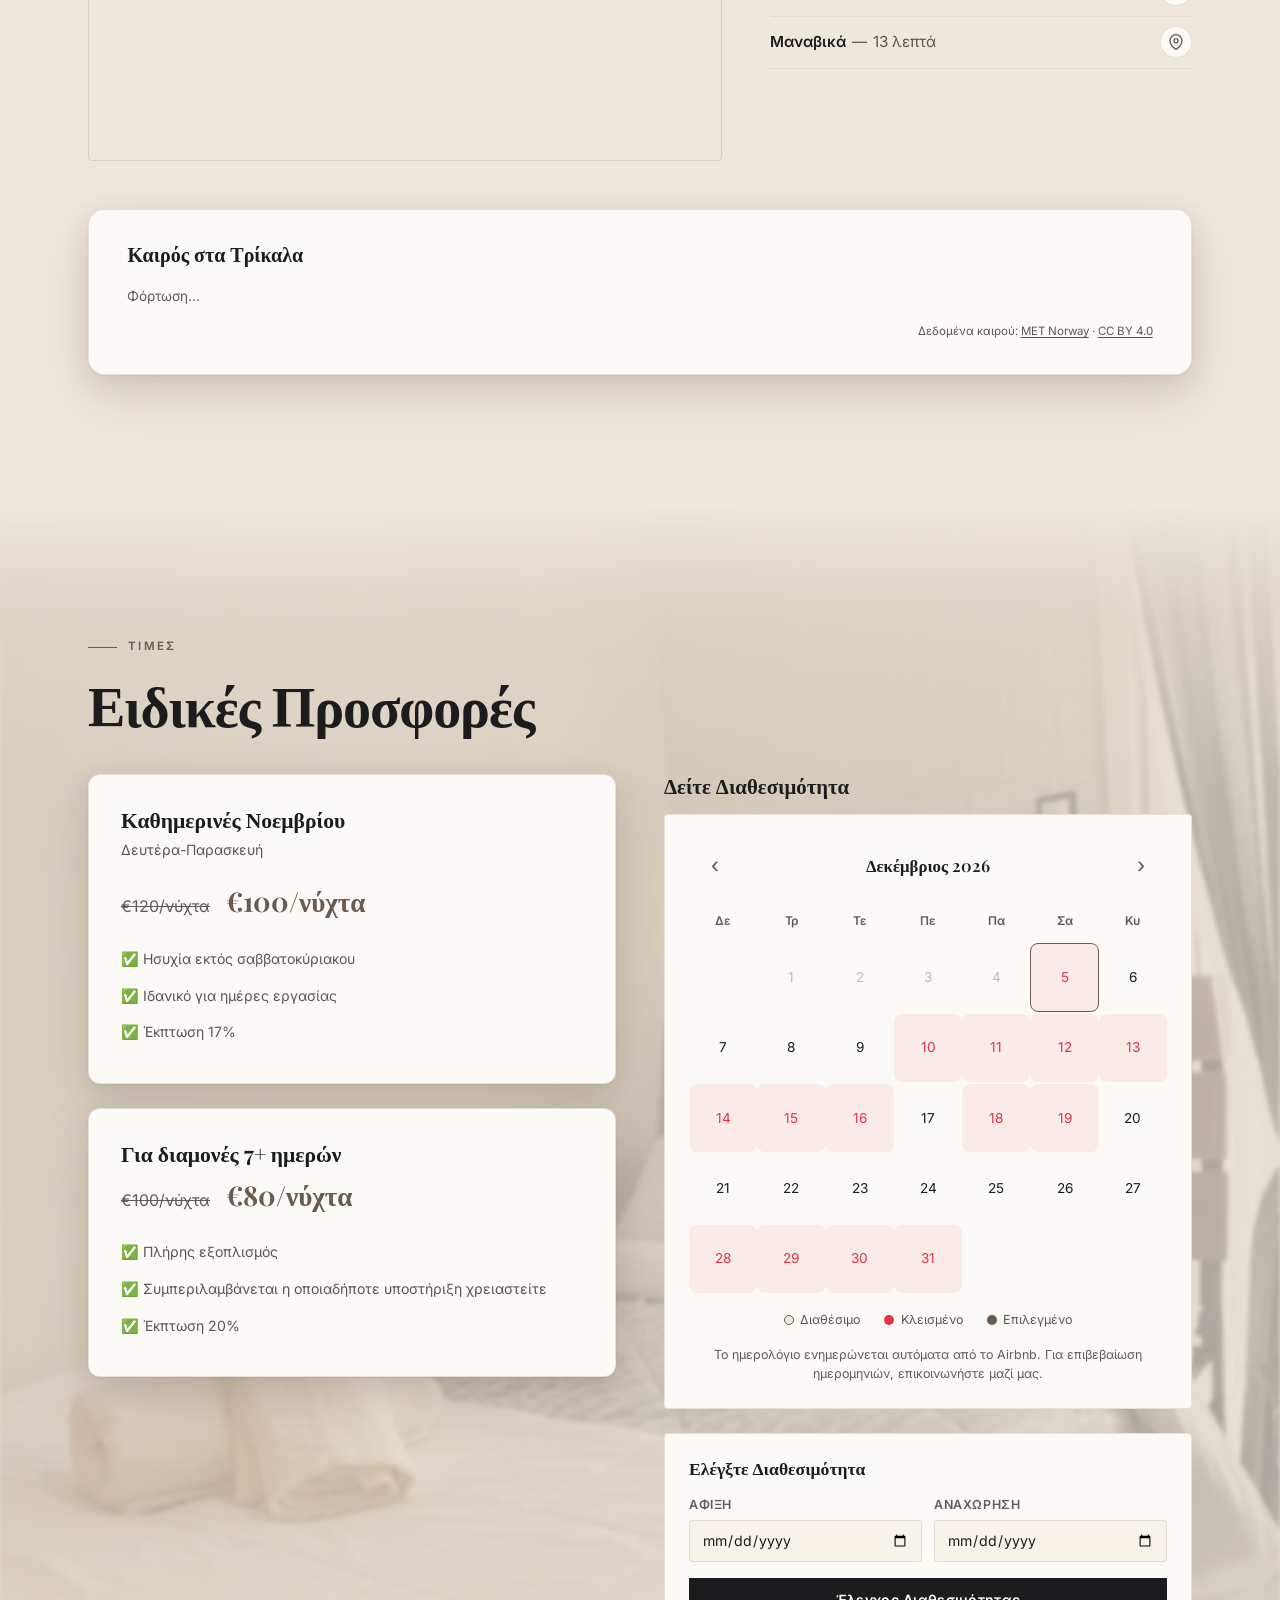
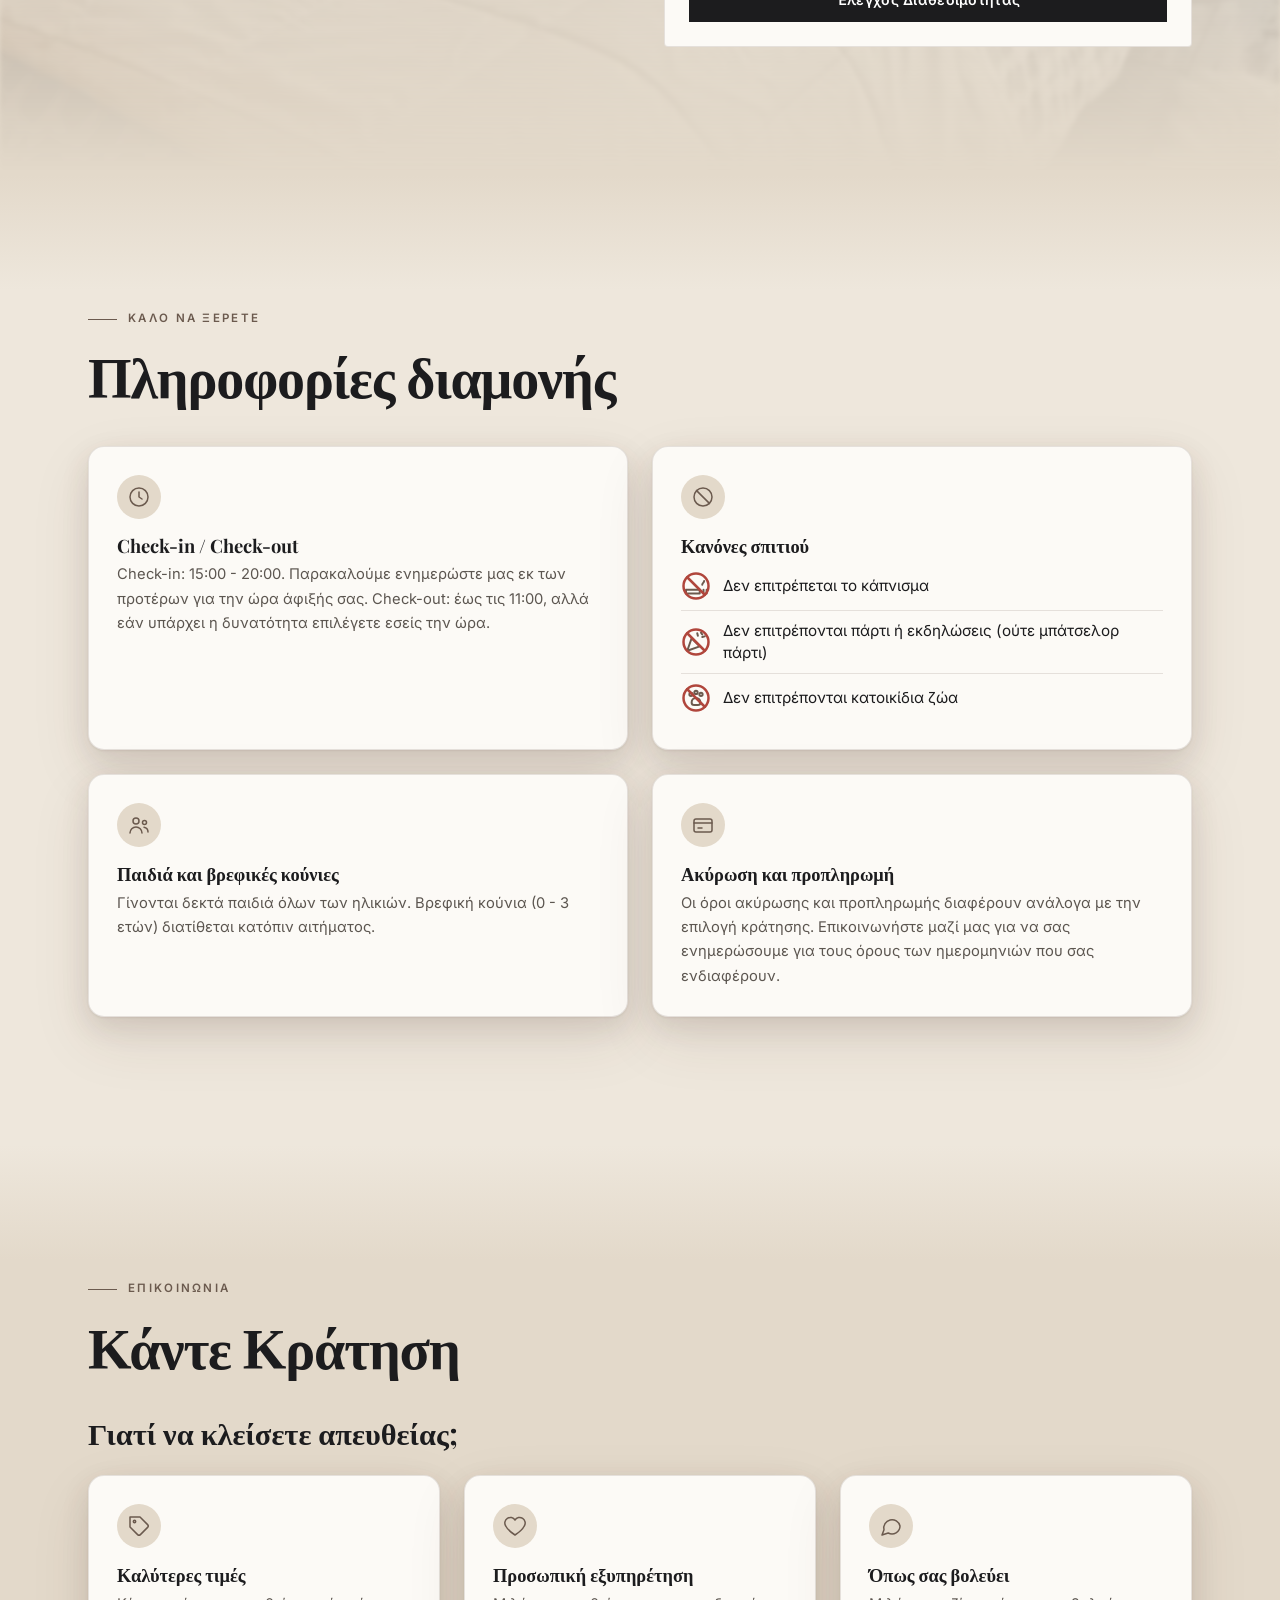
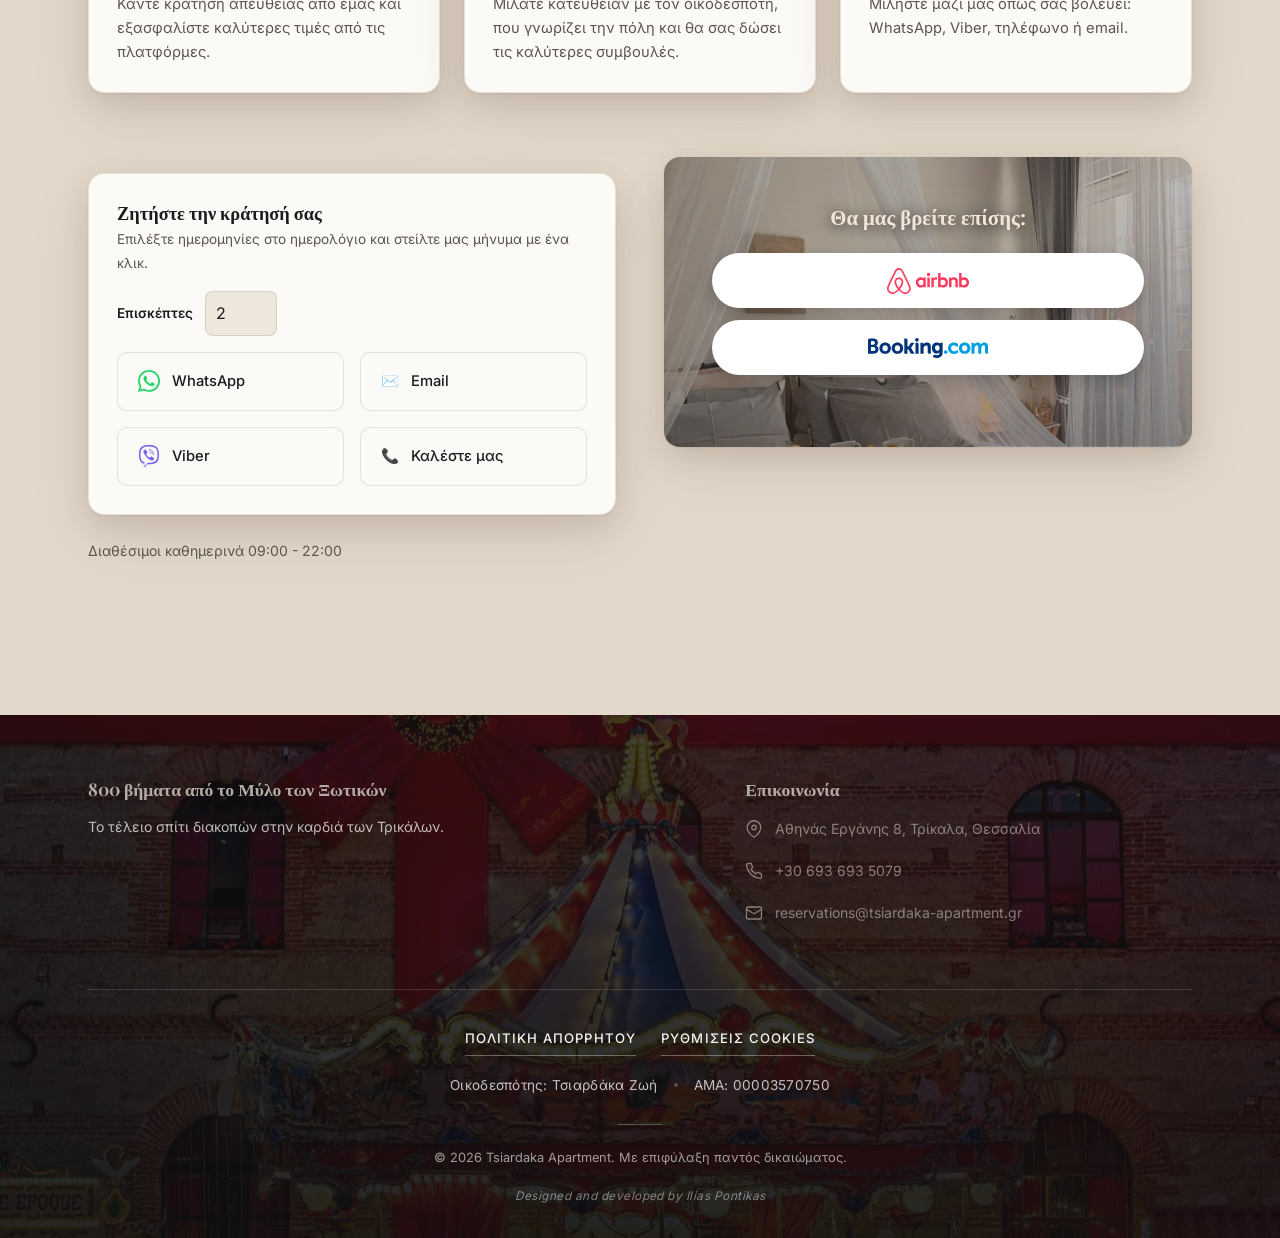
==== commit 467dd749: "feat: Remove 'until 20/11' from the offers; 7+ discount text shows 20% Co-Authored-By: Claude Sonnet" ====
--- a/index.html
+++ b/index.html
@@ -63,7 +63,7 @@
     <meta property="place:location:longitude" content="21.764678">
 
     <!-- CSS -->
-    <link rel="stylesheet" href="css/style.css?v=d7119b37">
+    <link rel="stylesheet" href="css/style.css?v=48272682">
     <link href="https://unpkg.com/maplibre-gl@3.6.2/dist/maplibre-gl.css" rel="stylesheet">
     <link rel="stylesheet" href="https://cdn.jsdelivr.net/npm/vanilla-cookieconsent@3/dist/cookieconsent.css">
 
@@ -926,7 +926,7 @@
                 <div class="pricing-grid">
                     <div class="offers-column">
                         <div class="offer-card">
-                            <h3 class="offer-title" data-i18n="offers.offer2.title">Καθημερινές Νοεμβρίου έως 20/11</h3>
+                            <h3 class="offer-title" data-i18n="offers.offer2.title">Καθημερινές Νοεμβρίου</h3>
                             <p class="offer-subtitle" data-i18n="offers.offer2.subtitle">Δευτέρα-Παρασκευή</p>
                             <div class="offer-prices">
                                 <span class="price-old" data-i18n="offers.offer2.old_price">€120/νύχτα</span>
@@ -940,7 +940,6 @@
                         </div>
                         <div class="offer-card">
                             <h3 class="offer-title" data-i18n="offers.offer3.title">Για διαμονές 7+ ημερών</h3>
-                            <p class="offer-subtitle" data-i18n="offers.offer3.subtitle">Έως 20/11</p>
                             <div class="offer-prices">
                                 <span class="price-old" data-i18n="offers.offer3.old_price">€100/νύχτα</span>
                                 <span class="price-new" data-i18n="offers.offer3.new_price">€80/νύχτα</span>
@@ -948,7 +947,7 @@
                             <ul class="offer-features">
                                 <li data-i18n="offers.offer3.feature1">✅ Πλήρης εξοπλισμός</li>
                                 <li data-i18n="offers.offer3.feature2">✅ Συμπεριλαμβάνεται η οποιαδήποτε υποστήριξη χρειαστείτε</li>
-                                <li data-i18n="offers.offer3.feature3">✅ Έκπτωση 55%</li>
+                                <li data-i18n="offers.offer3.feature3">✅ Έκπτωση 20%</li>
                             </ul>
                         </div>
                     </div>
@@ -1162,8 +1161,8 @@
     <script src="https://cdnjs.cloudflare.com/ajax/libs/gsap/3.12.5/TextPlugin.min.js" defer></script>
 <script src="https://unpkg.com/maplibre-gl@3.6.2/dist/maplibre-gl.js" defer></script>
     <script src="https://cdn.jsdelivr.net/npm/vanilla-cookieconsent@3/dist/cookieconsent.umd.js" defer></script>
-    <script src="js/language-switcher.js?v=d7119b37" defer></script>
+    <script src="js/language-switcher.js?v=48272682" defer></script>
     <!-- Modular entry point -->
-    <script type="module" src="js/main.js?v=d7119b37"></script>
+    <script type="module" src="js/main.js?v=48272682"></script>
 </body>
 </html>
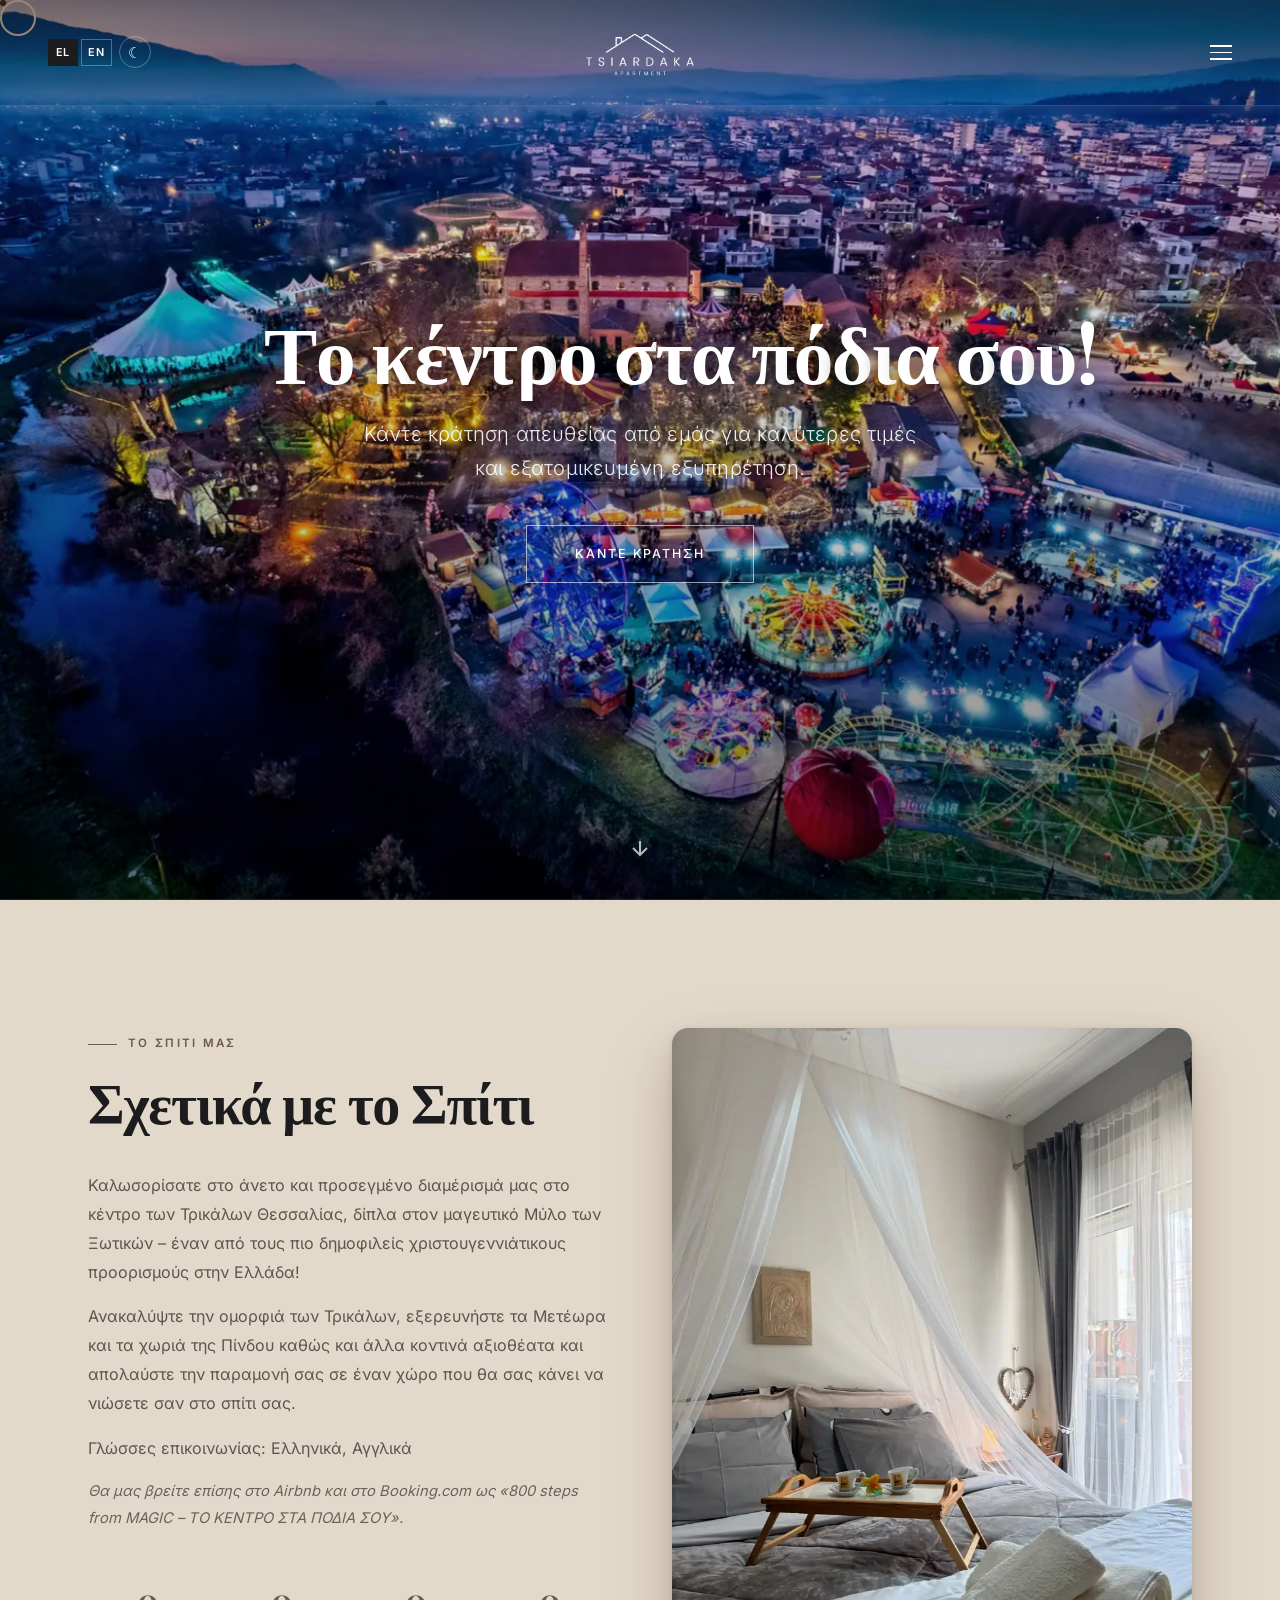
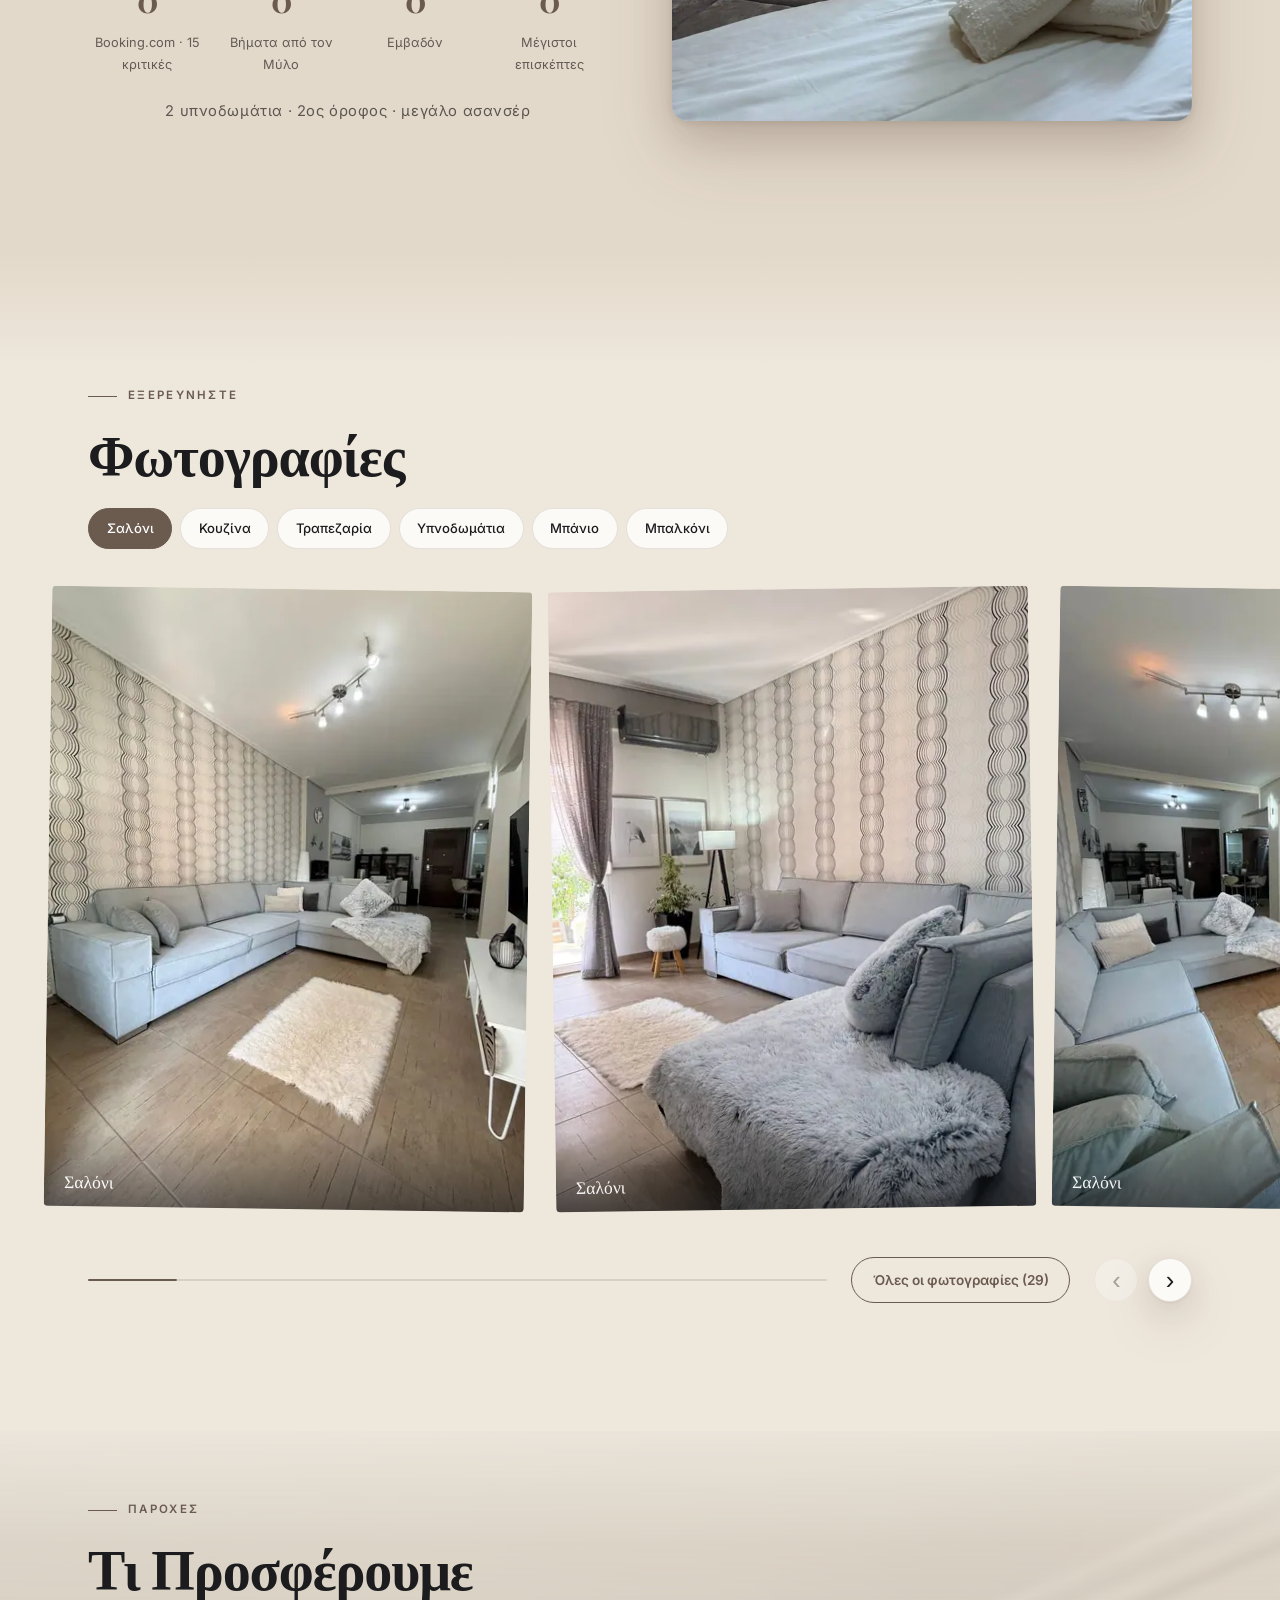
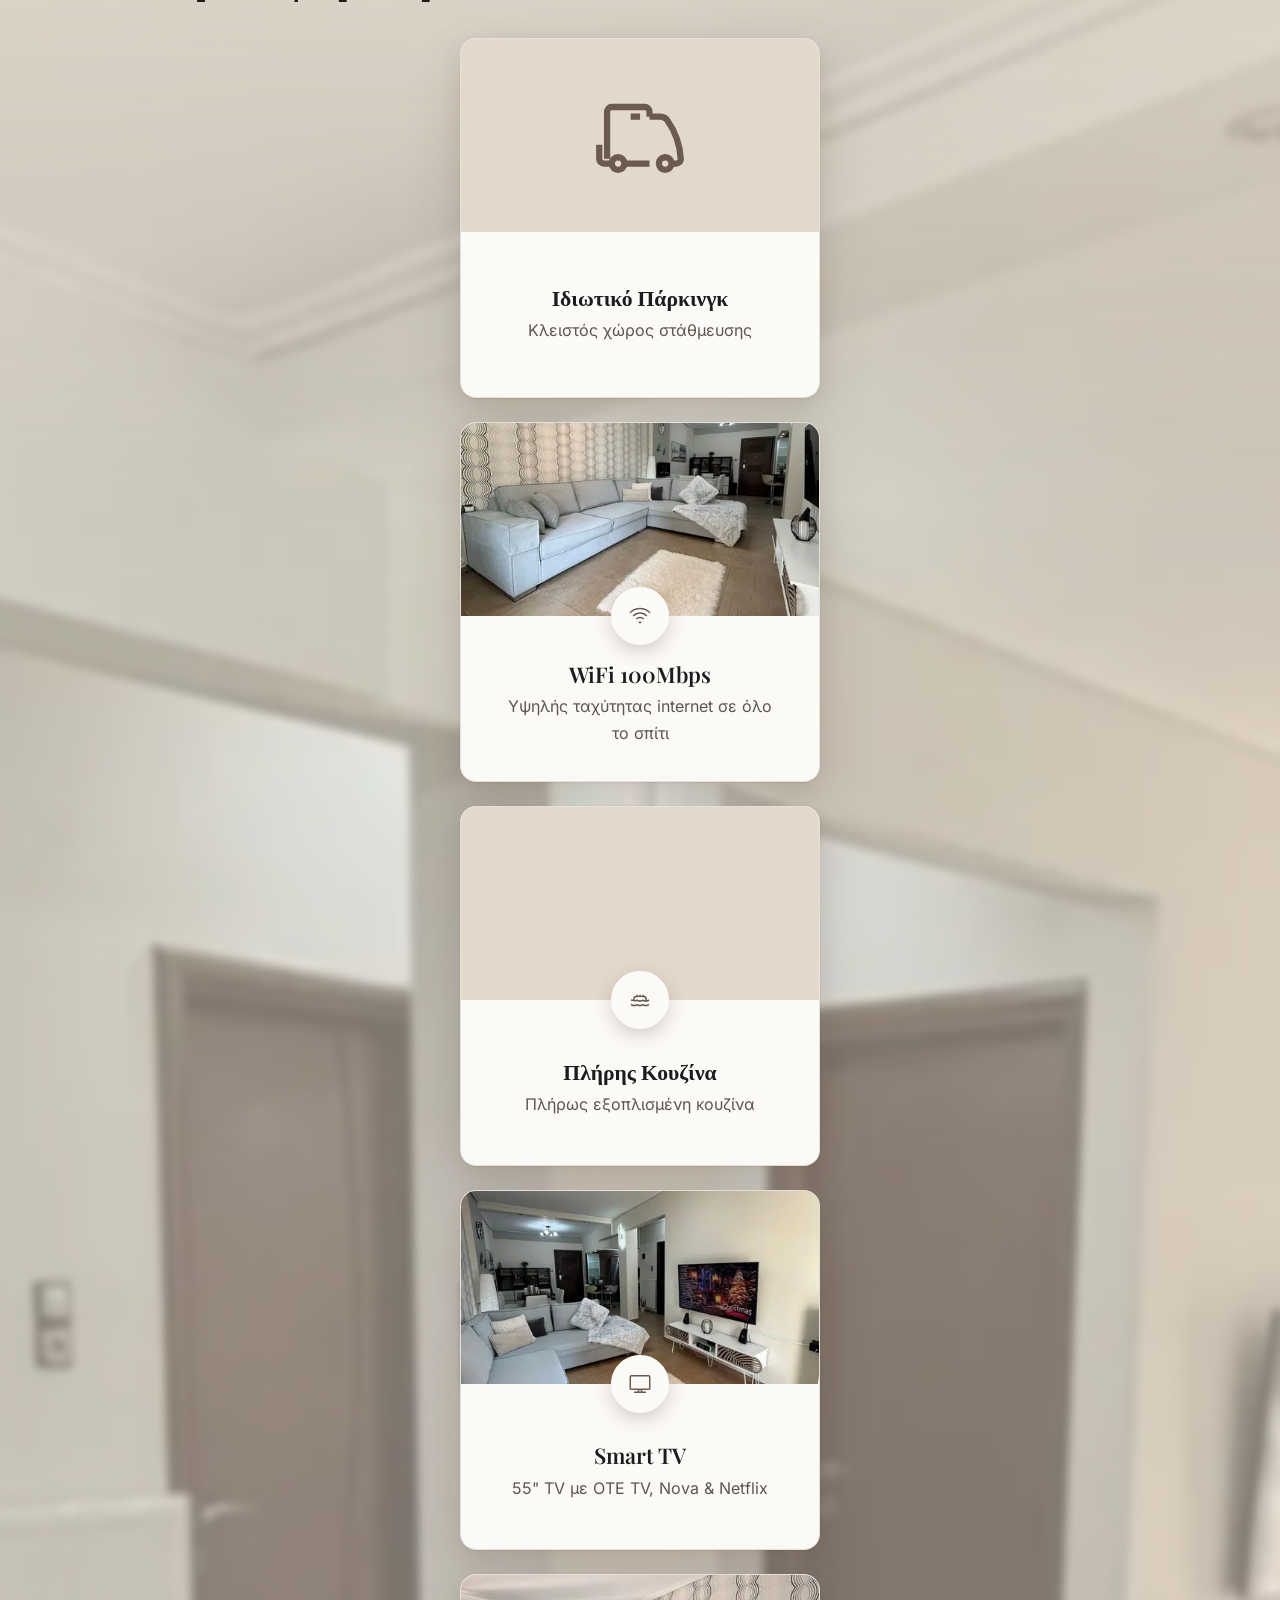
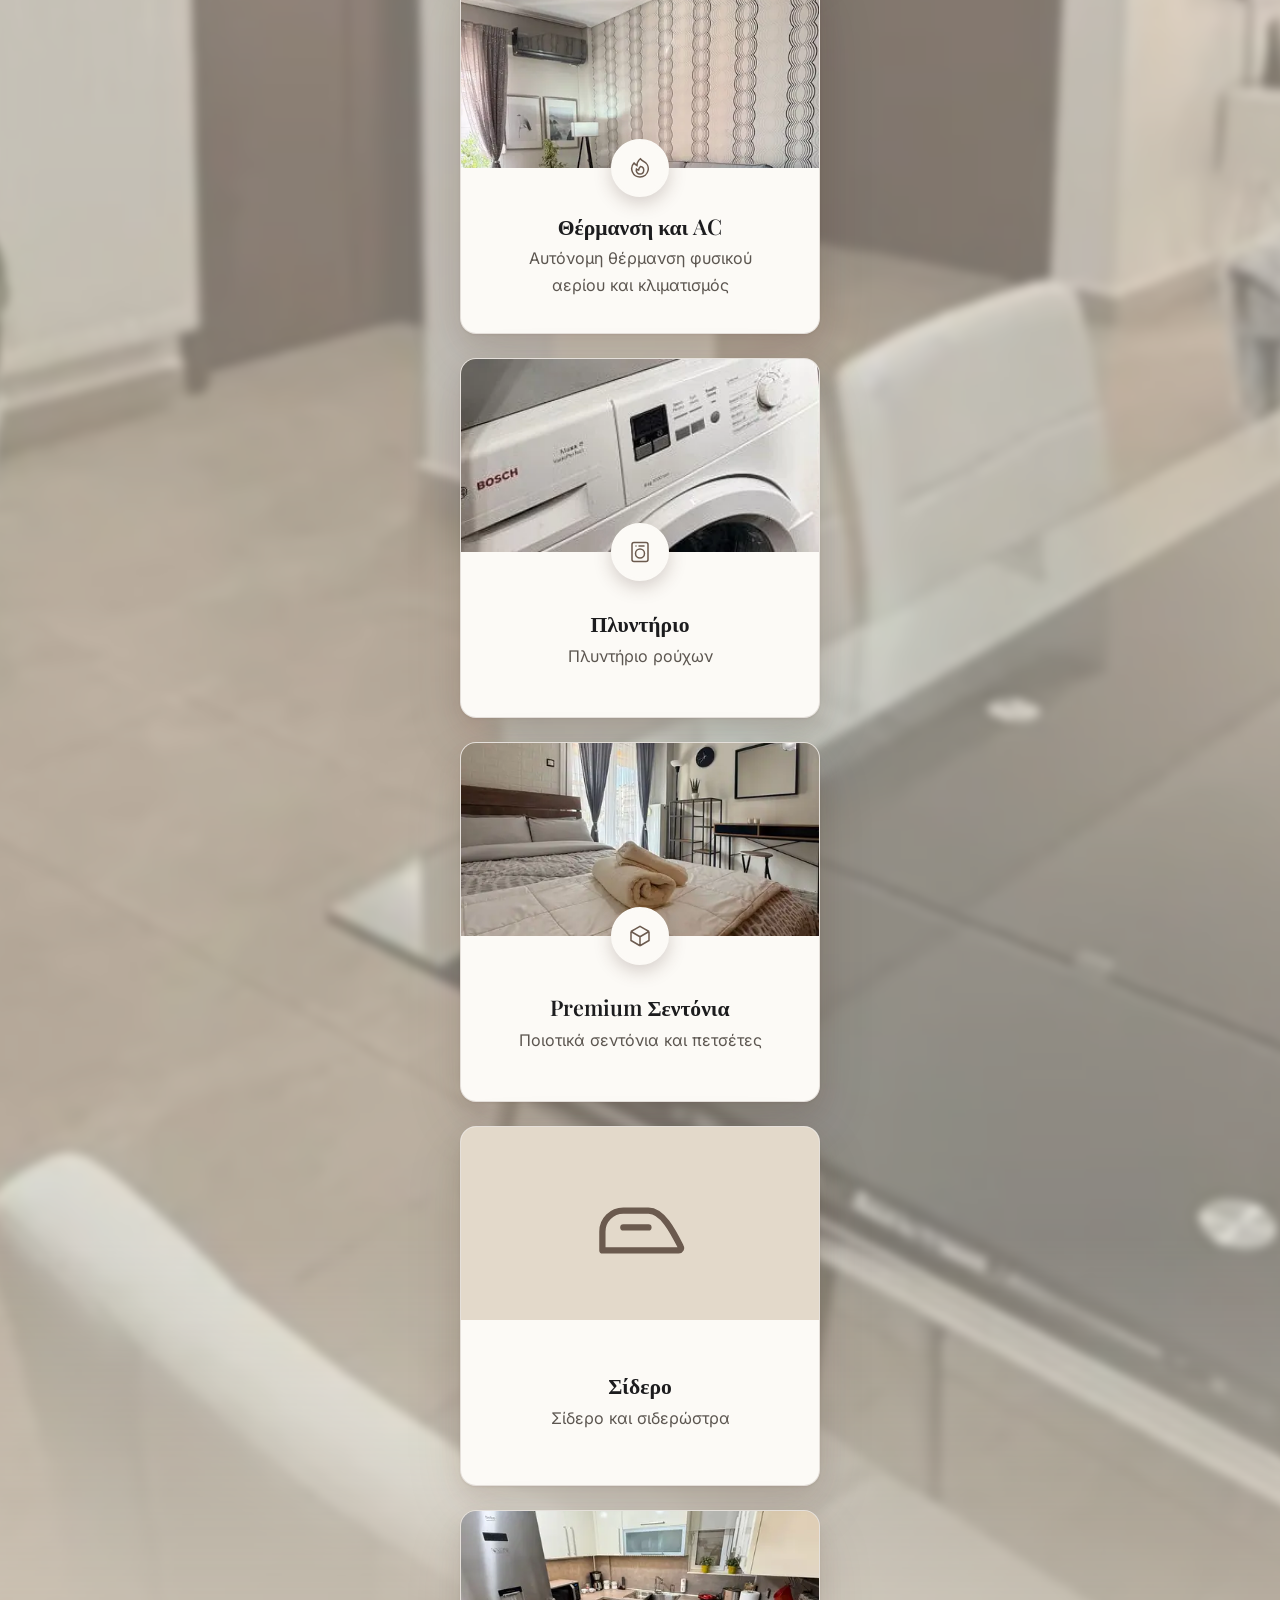
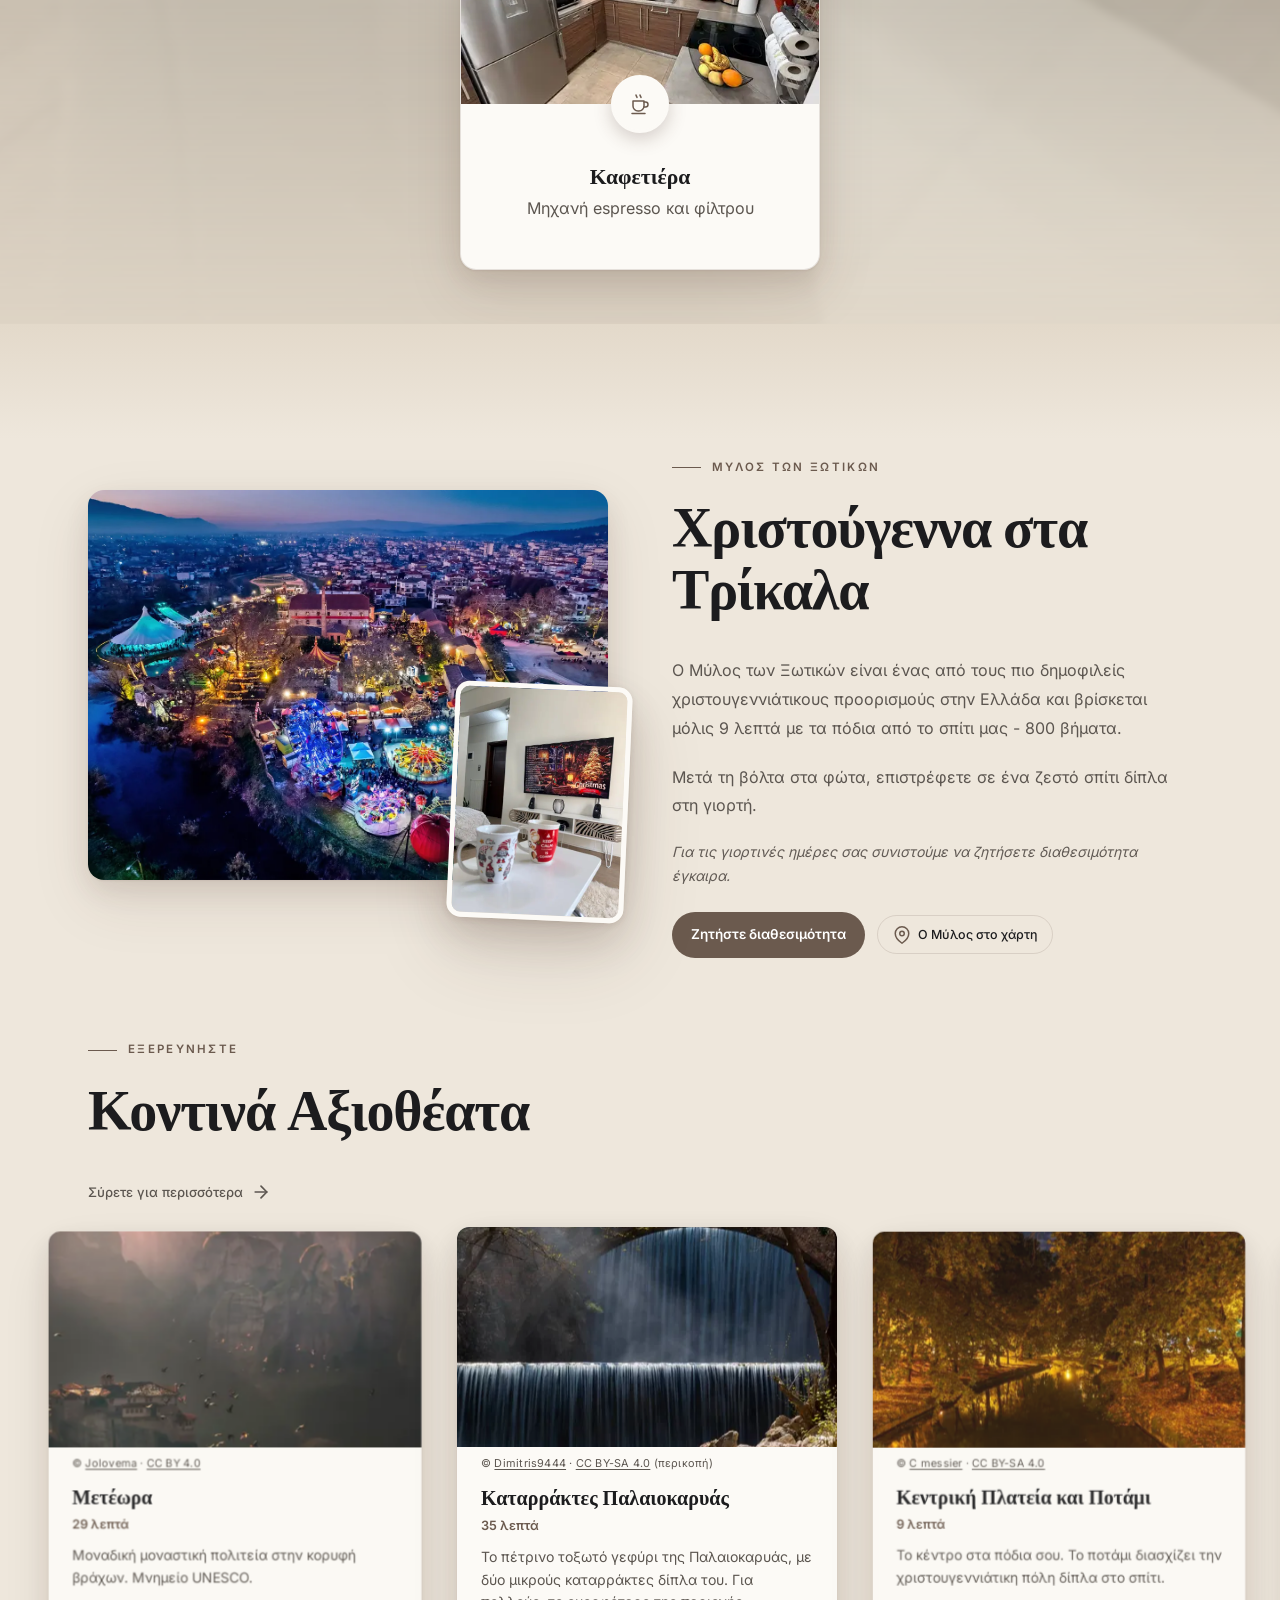
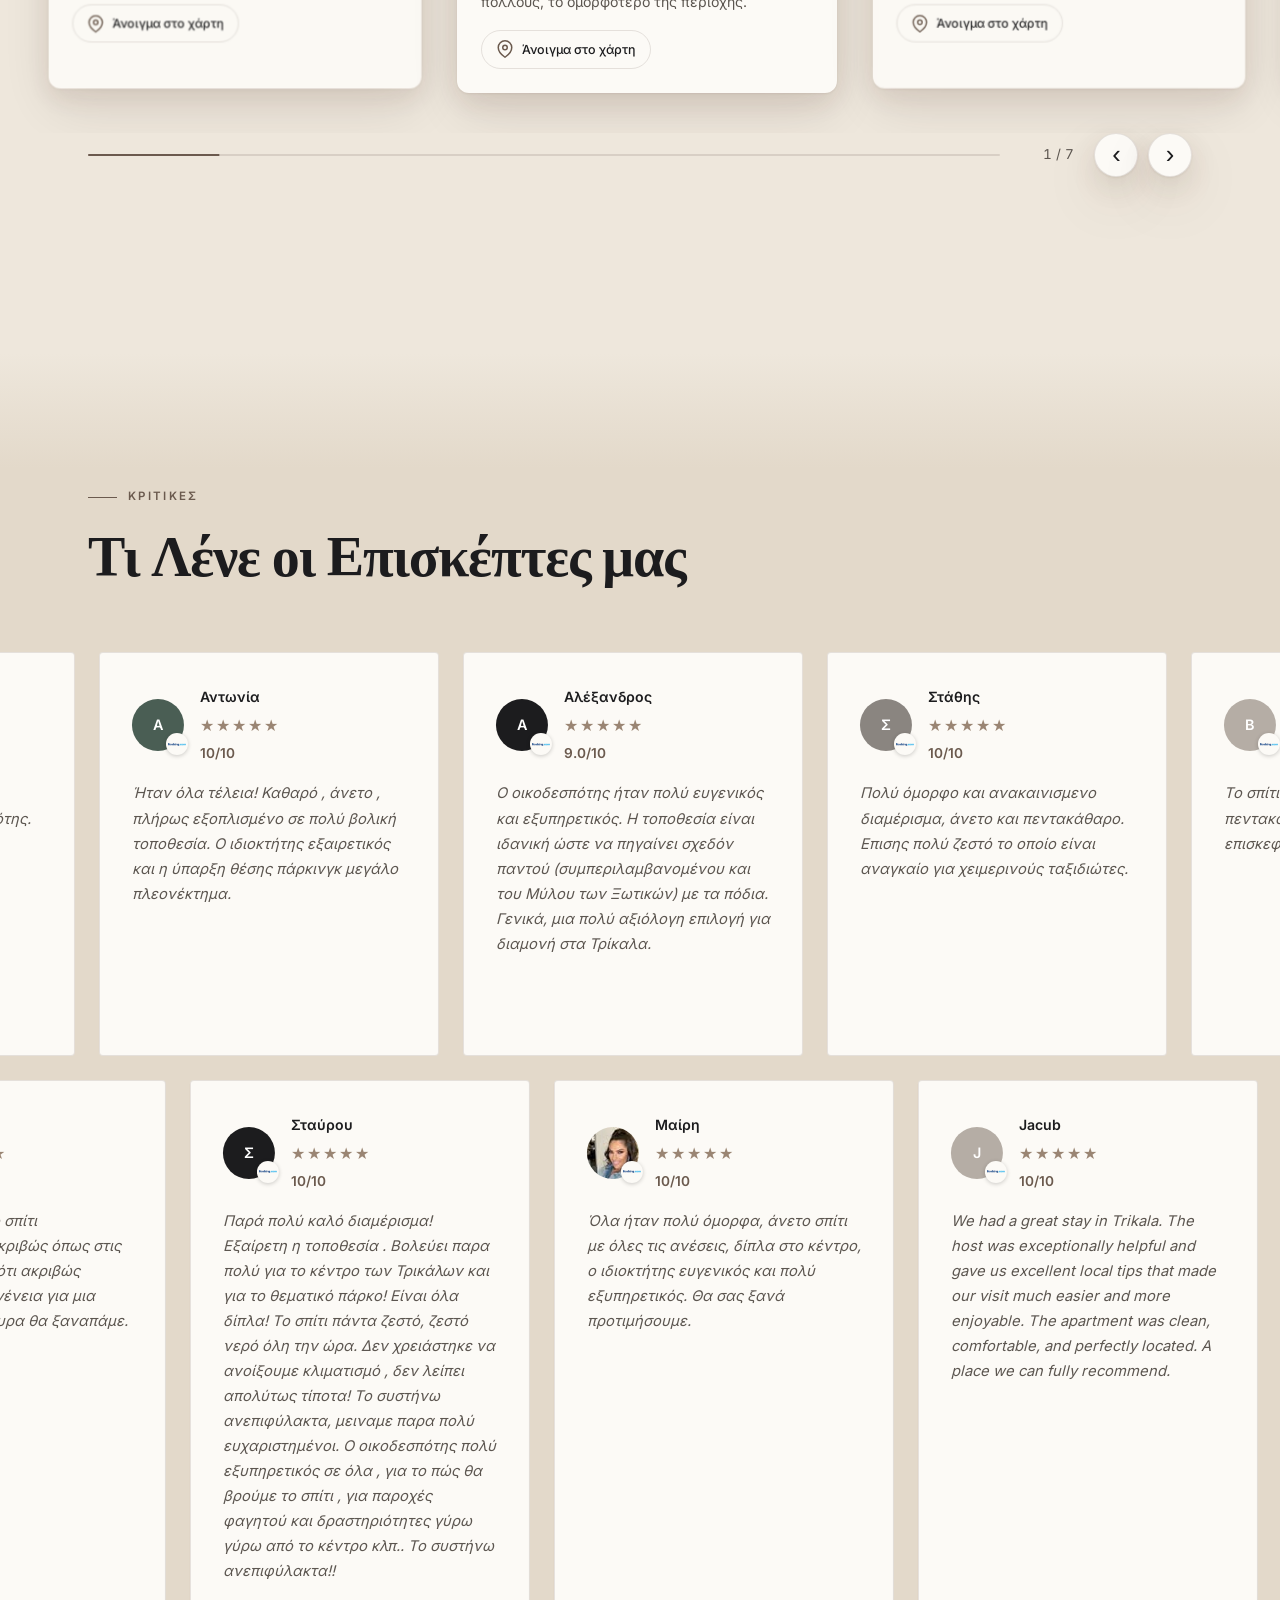
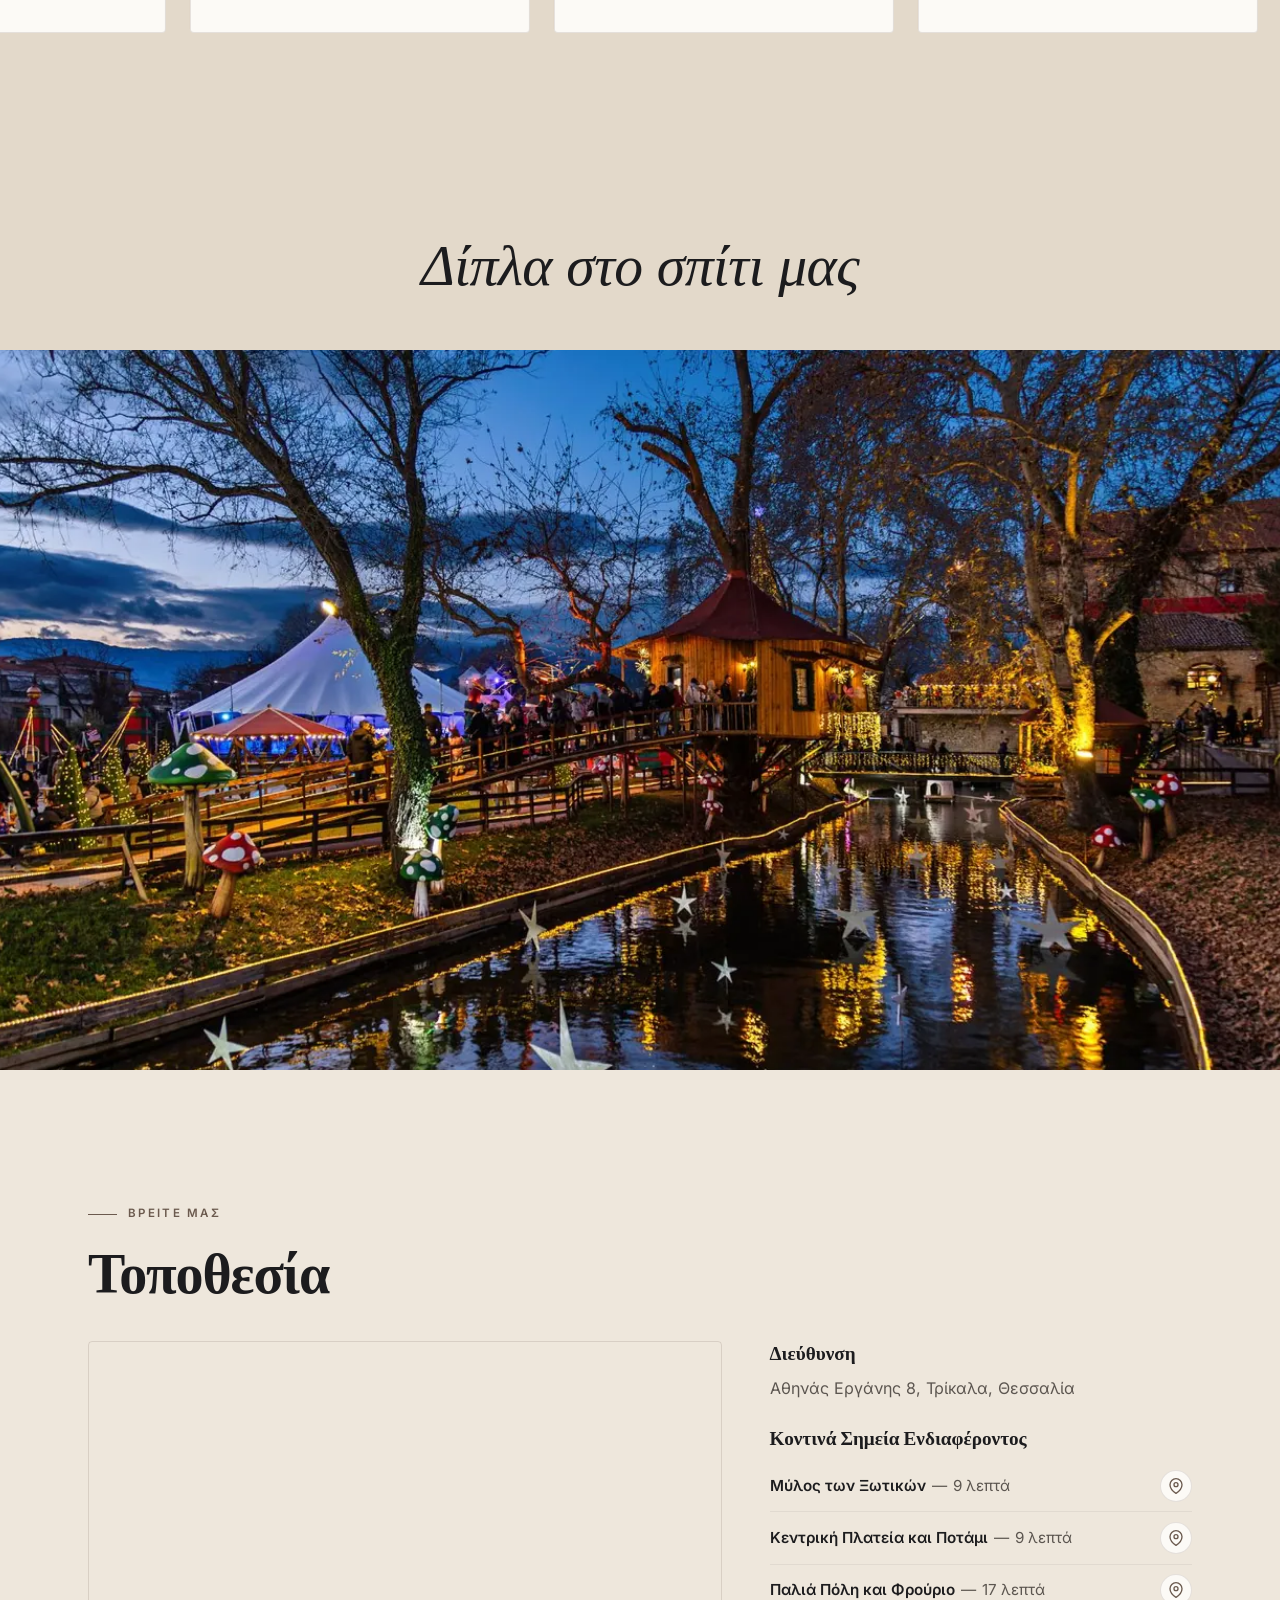
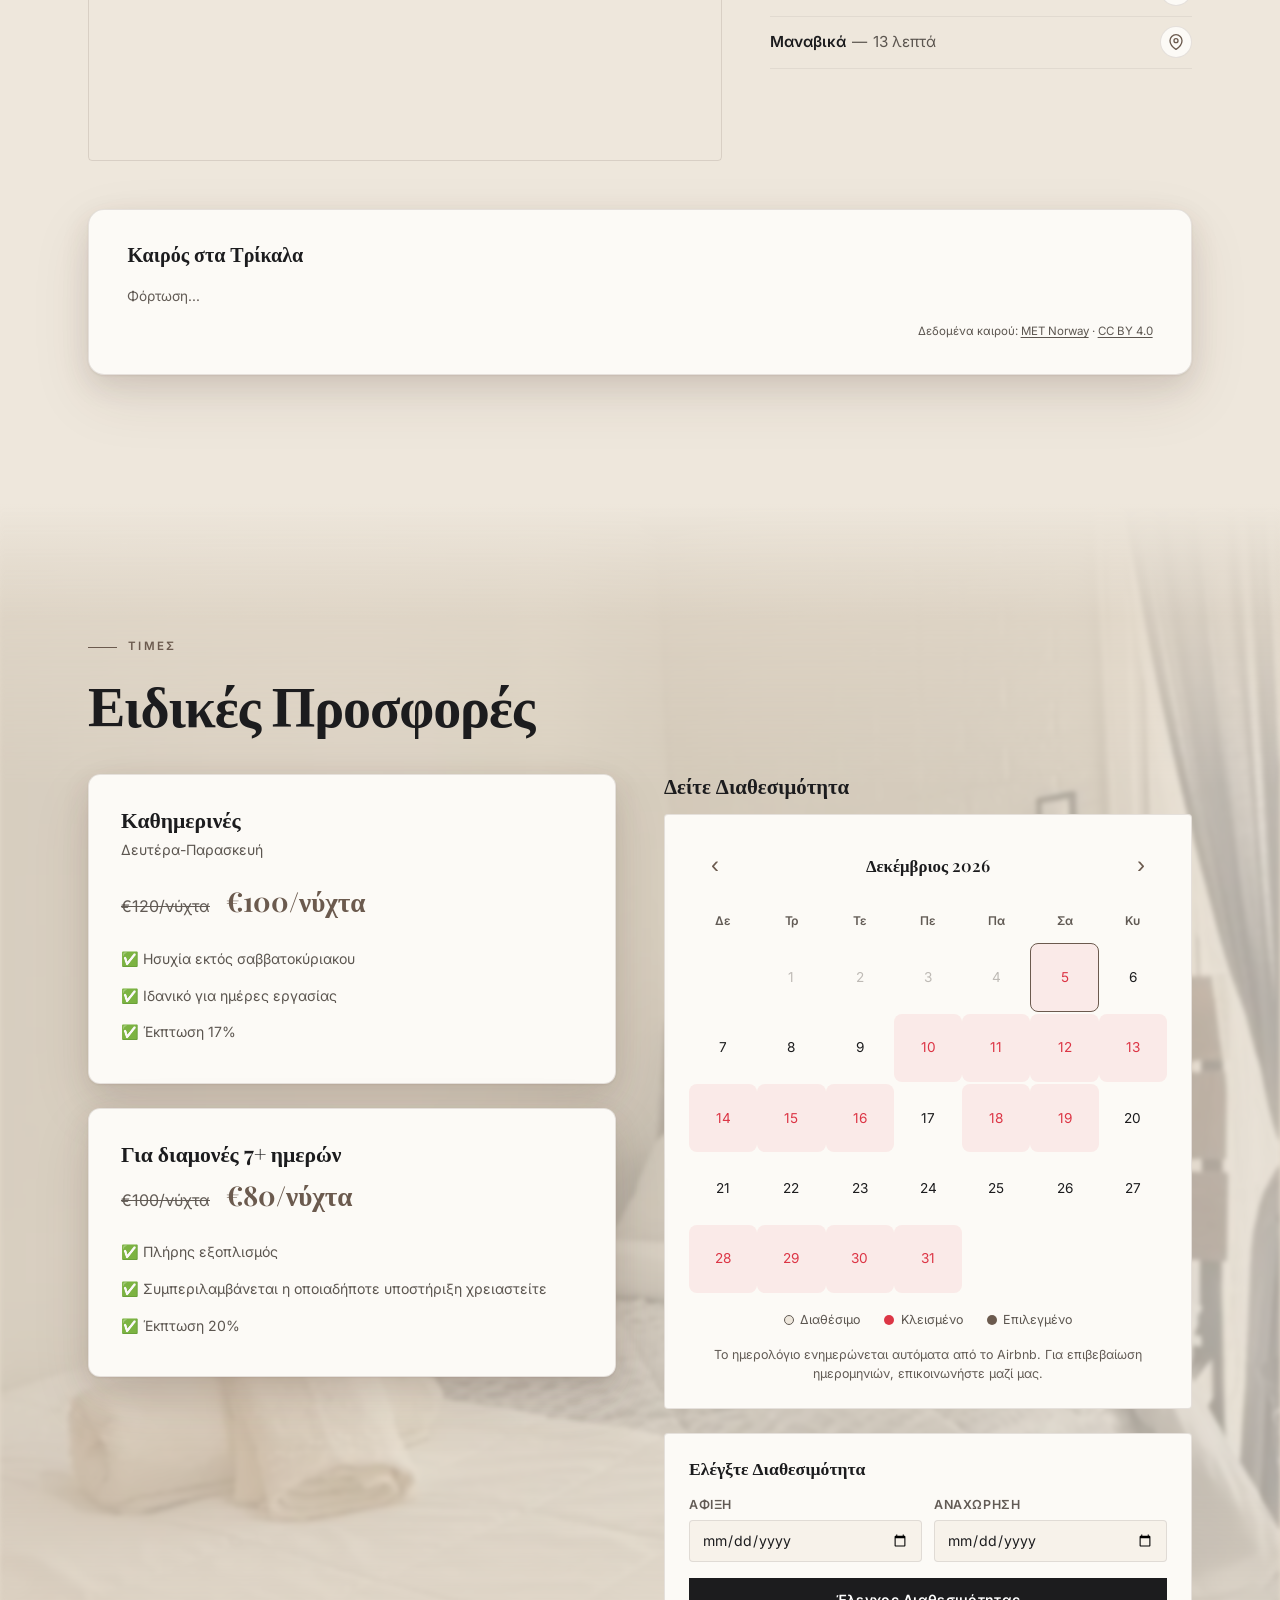
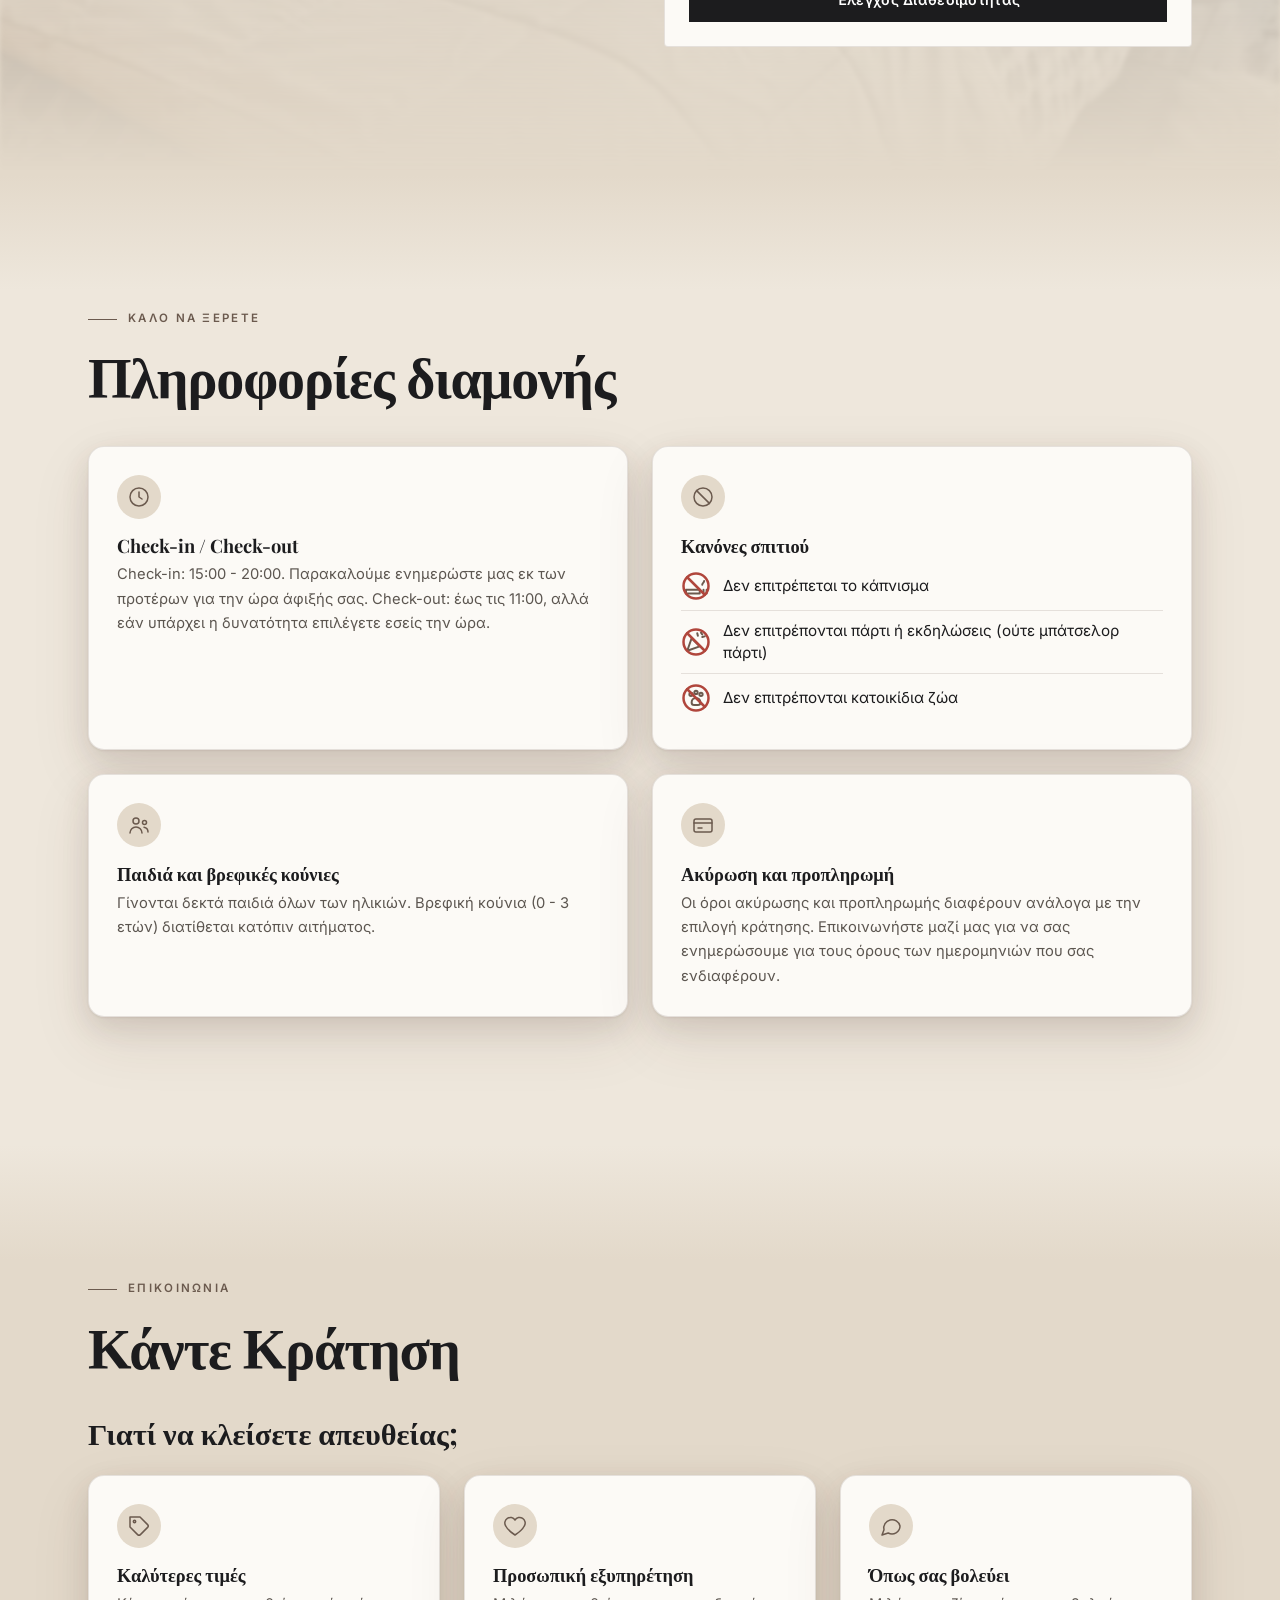
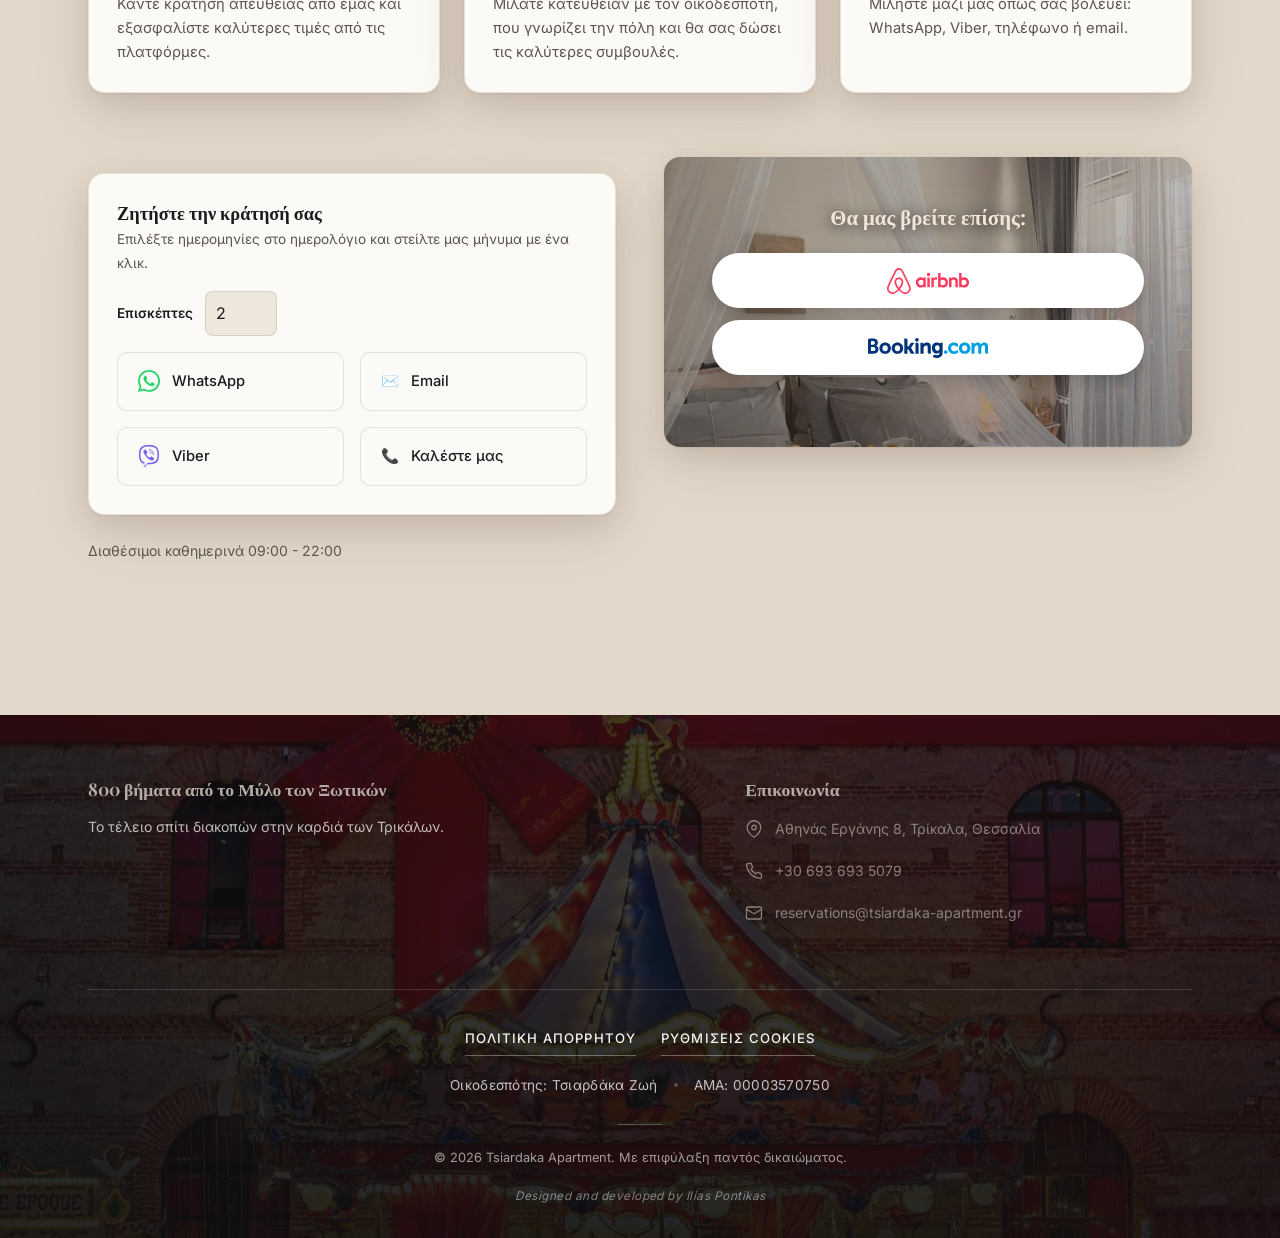
==== commit 34199920: "feat: Weekday offer title without the month Co-Authored-By: Claude Sonnet 5.5 <noreply@anthropic.com" ====
--- a/index.html
+++ b/index.html
@@ -63,7 +63,7 @@
     <meta property="place:location:longitude" content="21.764678">
 
     <!-- CSS -->
-    <link rel="stylesheet" href="css/style.css?v=48272682">
+    <link rel="stylesheet" href="css/style.css?v=ee42267c">
     <link href="https://unpkg.com/maplibre-gl@3.6.2/dist/maplibre-gl.css" rel="stylesheet">
     <link rel="stylesheet" href="https://cdn.jsdelivr.net/npm/vanilla-cookieconsent@3/dist/cookieconsent.css">
 
@@ -926,7 +926,7 @@
                 <div class="pricing-grid">
                     <div class="offers-column">
                         <div class="offer-card">
-                            <h3 class="offer-title" data-i18n="offers.offer2.title">Καθημερινές Νοεμβρίου</h3>
+                            <h3 class="offer-title" data-i18n="offers.offer2.title">Καθημερινές</h3>
                             <p class="offer-subtitle" data-i18n="offers.offer2.subtitle">Δευτέρα-Παρασκευή</p>
                             <div class="offer-prices">
                                 <span class="price-old" data-i18n="offers.offer2.old_price">€120/νύχτα</span>
@@ -1161,8 +1161,8 @@
     <script src="https://cdnjs.cloudflare.com/ajax/libs/gsap/3.12.5/TextPlugin.min.js" defer></script>
 <script src="https://unpkg.com/maplibre-gl@3.6.2/dist/maplibre-gl.js" defer></script>
     <script src="https://cdn.jsdelivr.net/npm/vanilla-cookieconsent@3/dist/cookieconsent.umd.js" defer></script>
-    <script src="js/language-switcher.js?v=48272682" defer></script>
+    <script src="js/language-switcher.js?v=ee42267c" defer></script>
     <!-- Modular entry point -->
-    <script type="module" src="js/main.js?v=48272682"></script>
+    <script type="module" src="js/main.js?v=ee42267c"></script>
 </body>
 </html>
